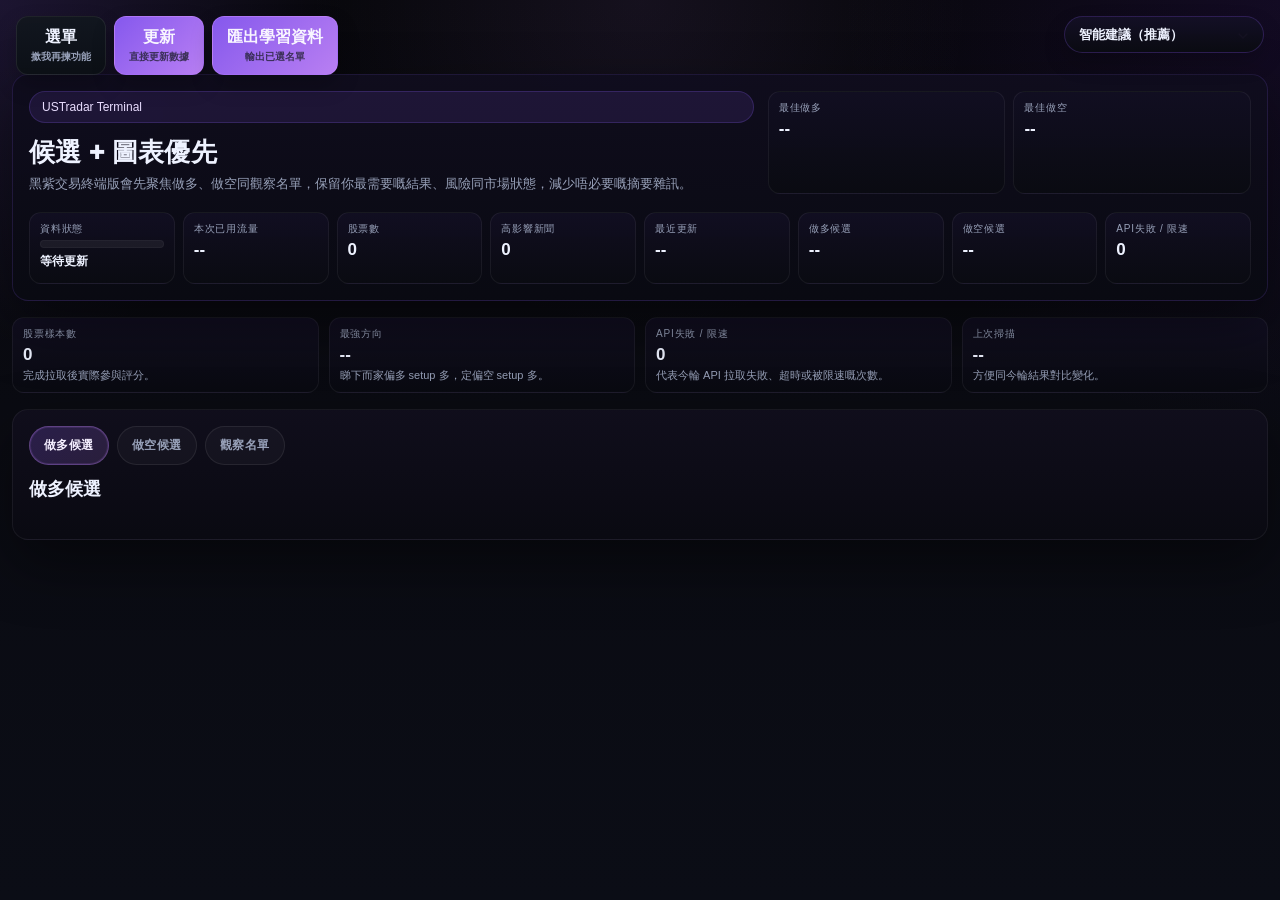
==== us-trading-dashboard.html @ ddd1502e "Add files via upload" ====
<!DOCTYPE html>
<html lang="zh-HK">
<head>
  <meta charset="UTF-8" />
  <meta name="viewport" content="width=device-width, initial-scale=1.0" />
  <title>ustradertext</title>
  <meta name="theme-color" content="#0a0d12" />
  <meta name="apple-mobile-web-app-capable" content="yes" />
  <meta name="apple-mobile-web-app-status-bar-style" content="black-translucent" />
  <meta name="apple-mobile-web-app-title" content="ustradertext" />
  <meta name="mobile-web-app-capable" content="yes" />
  <link rel="manifest" href="/manifest.webmanifest" />
  <link rel="apple-touch-icon" href="/assets/ustradertext_app_icon.jpg" />
  <link rel="icon" type="image/jpeg" href="/assets/ustradertext_app_icon.jpg" />
  <style>
    :root{
      --bg:#08070d;
      --panel:rgba(13,11,24,.94);
      --panel-2:rgba(18,15,33,.98);
      --line:rgba(139,92,246,.16);
      --line-strong:rgba(192,132,252,.34);
      --text:#eef2ff;
      --muted:#97a0b8;
      --orange:#8b5cf6;
      --orange-2:#c084fc;
      --up:#34d399;
      --down:#fb7185;
      --amber:#8b5cf6;
      --shadow:0 24px 60px rgba(0,0,0,.42);
      --radius:16px;
    }
    *{box-sizing:border-box}
    body{
      margin:0;
      font-family:Inter,"Noto Sans HK","PingFang HK","Microsoft JhengHei",sans-serif;
      color:var(--text);
      background:
        radial-gradient(circle at top left, rgba(139,92,246,.16), transparent 22%),
        radial-gradient(circle at top right, rgba(91,33,182,.14), transparent 28%),
        radial-gradient(circle at 50% 0%, rgba(192,132,252,.08), transparent 30%),
        linear-gradient(180deg, #07070b 0%, #0a0b12 45%, #0b0d16 100%);
      min-height:100vh;
      letter-spacing:0;
    }
    .app{
      width:min(1540px, calc(100% - 24px));
      margin:0 auto;
      padding:74px 0 30px;
    }
    .panel{
      background:linear-gradient(180deg, rgba(16,13,30,.96), rgba(9,10,18,.99));
      border:1px solid var(--line);
      border-radius:var(--radius);
      box-shadow:var(--shadow);
      backdrop-filter:blur(18px);
    }
    .main{
      display:grid;
      gap:16px;
    }
    .topbar-actions{
      position:fixed;
      top:16px;
      left:16px;
      z-index:35;
      display:flex;
      gap:8px;
      align-items:flex-start;
    }
    .topbar-meta{
      position:fixed;
      top:16px;
      right:16px;
      z-index:35;
      display:flex;
      align-items:center;
    }
    .topbar-select{
      min-width:200px;
      width:200px;
      padding:10px 40px 10px 14px;
      border-radius:999px;
      border:1px solid rgba(139,92,246,.24);
      background:
        linear-gradient(180deg, rgba(20,16,38,.96), rgba(10,11,18,.98)),
        linear-gradient(135deg, rgba(139,92,246,.10), rgba(168,85,247,.08));
      color:var(--text);
      box-shadow:0 10px 22px rgba(0,0,0,.18);
      font-size:13px;
      font-weight:700;
      appearance:none;
      -webkit-appearance:none;
      background-image:
        linear-gradient(180deg, rgba(20,16,38,.96), rgba(10,11,18,.98)),
        url("data:image/svg+xml,%3Csvg xmlns='http://www.w3.org/2000/svg' width='12' height='12' viewBox='0 0 12 12'%3E%3Cpath fill='%23c084fc' d='M2.2 4.3 6 8.1l3.8-3.8.9.9L6 9.9 1.3 5.2z'/%3E%3C/svg%3E");
      background-repeat:no-repeat,no-repeat;
      background-position:0 0, right 14px center;
      background-size:auto, 12px 12px;
    }
    .topbar-select:hover{
      border-color:rgba(139,92,246,.42);
    }
    .topbar-select:focus{
      outline:none;
      border-color:rgba(192,132,252,.56);
      box-shadow:0 0 0 3px rgba(139,92,246,.14), 0 10px 22px rgba(0,0,0,.18);
    }
    .market-strip{
      display:grid;
      grid-template-columns:1fr 1fr;
      gap:10px;
    }
    .market-card{
      padding:12px 14px;
      border-radius:14px;
      background:linear-gradient(180deg, rgba(20,16,38,.96), rgba(10,11,18,.98));
      border:1px solid rgba(255,255,255,.07);
      box-shadow:0 14px 28px rgba(0,0,0,.18);
    }
    .market-head{
      display:flex;
      justify-content:space-between;
      align-items:flex-start;
      gap:10px;
      margin-bottom:10px;
    }
    .market-title{
      font-size:18px;
      font-weight:900;
      letter-spacing:.01em;
    }
    .market-sub{
      margin-top:3px;
      color:var(--muted);
      font-size:11px;
      letter-spacing:.06em;
      text-transform:uppercase;
    }
    .market-price{
      text-align:right;
    }
    .market-last{
      font-size:18px;
      font-weight:900;
    }
    .market-change{
      margin-top:3px;
      font-size:12px;
      font-weight:700;
    }
    .market-updated{
      margin-top:4px;
      font-size:11px;
      color:var(--muted);
      letter-spacing:.02em;
    }
    .market-change.up{color:#f1ddb8}
    .market-change.down{color:#ffd3d9}
    .market-chart{
      margin-top:4px;
      padding:8px;
      border-radius:12px;
      background:rgba(255,255,255,.02);
      border:1px solid rgba(255,255,255,.05);
    }
    .market-chart svg{
      display:block;
      width:100%;
      height:92px;
    }
    .menu-launcher{
      position:static;
      top:auto;
      left:auto;
      z-index:auto;
      min-width:auto;
      padding:10px 14px;
      border-radius:12px;
      background:linear-gradient(180deg, rgba(18,23,31,.96), rgba(12,16,22,.98));
      color:var(--text);
      border:1px solid rgba(255,255,255,.08);
      box-shadow:0 10px 22px rgba(0,0,0,.22);
      backdrop-filter:blur(12px);
    }
    .quick-run-btn{
      position:fixed;
      position:static;
      top:auto;
      left:auto;
      z-index:auto;
      min-width:auto;
      padding:10px 14px;
      border-radius:12px;
      background:linear-gradient(135deg, rgba(139,92,246,.96), rgba(192,132,252,.96));
      color:#f8f5ff;
      border:1px solid rgba(192,132,252,.42);
      box-shadow:0 10px 22px rgba(0,0,0,.22);
      backdrop-filter:blur(12px);
    }
    .menu-launcher .small,.quick-run-btn .small{
      display:block;
      font-size:10px;
      color:var(--muted);
      font-weight:600;
      margin-top:2px;
    }
    .quick-run-btn .small{
      color:rgba(20,24,31,.72);
    }
    .card{
      padding:16px;
      border-radius:12px;
      background:linear-gradient(180deg, rgba(20,24,32,.84), rgba(13,16,22,.96));
      border:1px solid rgba(255,255,255,.06);
    }
    h1,h2,h3,p,pre{margin:0}
    h1{font-size:38px; line-height:1.08; margin-bottom:10px; font-weight:1000}
    h2{font-size:20px}
    h3{font-size:17px}
    .subtext{color:var(--muted); line-height:1.48; font-size:12px}
    .badge{
      display:inline-flex;
      gap:8px;
      align-items:center;
      border-radius:999px;
      padding:8px 12px;
      font-size:12px;
      color:#e9ddff;
      background:rgba(139,92,246,.12);
      border:1px solid rgba(139,92,246,.22);
      margin-bottom:8px;
    }
    .section-title{font-size:18px; margin-bottom:12px}
    .form-grid{display:grid; grid-template-columns:repeat(2,1fr); gap:9px}
    label{display:block; font-size:12px; color:#d8dee8; margin-bottom:5px}
    input,select,textarea,button{
      font:inherit;
    }
    input,select,textarea{
      width:100%;
      padding:10px 12px;
      border-radius:10px;
      border:1px solid rgba(255,255,255,.08);
      background:rgba(255,255,255,.028);
      color:var(--text);
      outline:none;
    }
    textarea{
      min-height:100px;
      resize:vertical;
      line-height:1.45;
    }
    .button-row{
      display:flex;
      gap:10px;
      margin-top:12px;
      flex-wrap:wrap;
    }
    button{
      border:none;
      border-radius:12px;
      padding:10px 13px;
      cursor:pointer;
      font-weight:800;
      transition:transform .18s ease, box-shadow .18s ease, border-color .18s ease;
    }
    button:hover{transform:translateY(-1px); box-shadow:0 12px 26px rgba(0,0,0,.18)}
    .primary{background:linear-gradient(135deg,#8b5cf6,#c084fc); color:#fbf7ff}
    .secondary{background:rgba(255,255,255,.03); color:var(--text); border:1px solid rgba(255,255,255,.08)}
    .danger{background:rgba(251,113,133,.14); color:#fecdd3; border:1px solid rgba(251,113,133,.22)}
    .success{background:rgba(198,154,84,.12); color:#f3ddbc; border:1px solid rgba(198,154,84,.22)}
    .nav-grid{display:grid; gap:10px}
    .nav-btn{
      text-align:left;
      background:linear-gradient(180deg, rgba(18,23,31,.82), rgba(12,16,22,.92));
      color:var(--text);
      border:1px solid rgba(255,255,255,.07);
    }
    .nav-btn.active{
      background:linear-gradient(135deg, rgba(198,154,84,.16), rgba(73,88,110,.12));
      border-color:var(--line-strong);
      box-shadow:inset 0 0 0 1px rgba(198,154,84,.10);
    }
    .nav-btn .small{
      display:block;
      color:var(--muted);
      font-size:11px;
      margin-top:3px;
      font-weight:500;
    }
    .menu-btn{
      text-align:left;
      background:linear-gradient(180deg, rgba(18,23,31,.82), rgba(12,16,22,.92));
      color:var(--text);
      border:1px solid rgba(255,255,255,.07);
      width:100%;
    }
    .menu-btn .small{
      display:block;
      color:var(--muted);
      font-size:11px;
      margin-top:3px;
      font-weight:500;
    }
    .quick-actions{display:grid; gap:10px}
    .selected-summary{
      font-size:12px;
      color:var(--muted);
      line-height:1.4;
      margin-top:4px;
    }
    .modal{
      position:fixed;
      inset:0;
      display:none;
      align-items:center;
      justify-content:center;
      padding:18px;
      background:rgba(4,6,10,.76);
      backdrop-filter:blur(10px);
      z-index:30;
    }
    .modal.show{display:flex}
    .menu-modal{
      align-items:flex-start;
      justify-content:flex-start;
      padding:70px 16px 16px;
    }
    .menu-modal .modal-panel{
      width:min(360px, calc(100vw - 24px));
      max-height:min(86vh, 900px);
    }
    .modal-panel{
      width:min(900px, 100%);
      max-height:min(86vh, 920px);
      overflow:auto;
      padding:18px;
    }
    .modal-head{
      display:flex;
      justify-content:space-between;
      gap:12px;
      align-items:flex-start;
      margin-bottom:14px;
    }
    .modal-title{font-size:26px; font-weight:1000; line-height:1.15}
    .modal-close{
      min-width:auto;
      padding:10px 12px;
      background:rgba(255,255,255,.04);
      color:var(--text);
      border:1px solid var(--line);
    }
    .modal-grid{display:grid; gap:14px}
    .menu-section{display:grid; gap:10px}
    .preset-grid{
      display:grid;
      grid-template-columns:repeat(2,1fr);
      gap:10px;
      margin-bottom:12px;
    }
    .preset-btn{
      text-align:left;
      background:linear-gradient(180deg, rgba(26,18,45,.88), rgba(14,11,24,.94));
      color:var(--text);
      border:1px solid var(--line);
      width:100%;
    }
    .preset-btn.active{
      background:linear-gradient(135deg, rgba(139,92,246,.22), rgba(192,132,252,.12));
      border-color:rgba(192,132,252,.34);
    }
    .preset-btn .small{
      display:block;
      color:var(--muted);
      font-size:11px;
      line-height:1.4;
      margin-top:3px;
      font-weight:500;
    }
    .hero{
      padding:16px;
      display:grid;
      gap:12px;
      align-items:stretch;
    }
    .terminal-hero{
      gap:14px;
    }
    .terminal-head{
      display:grid;
      grid-template-columns:minmax(0,1.2fr) minmax(280px,.8fr);
      gap:14px;
      align-items:stretch;
    }
    .terminal-copy{
      display:grid;
      gap:8px;
    }
    .terminal-title{
      font-size:26px;
      line-height:1.05;
      font-weight:1000;
      letter-spacing:.01em;
    }
    .terminal-subtitle{
      max-width:760px;
      color:var(--muted);
      font-size:13px;
      line-height:1.5;
    }
    .hero-summary{
      display:grid;
      grid-template-columns:repeat(2, minmax(0,1fr));
      gap:8px;
      max-width:none;
      margin-left:0;
    }
    .terminal-stats{
      grid-template-columns:2fr repeat(5, minmax(0,1fr));
    }
    .stats{
      display:grid;
      grid-template-columns:repeat(8, minmax(0,1fr));
      gap:8px;
      margin-top:4px
    }
    .stat,.mini,.analysis-box,.news-card,.candidate,.alert-card{
      padding:10px 12px;
      border-radius:12px;
      background:linear-gradient(180deg, rgba(18,15,34,.94), rgba(10,11,18,.98));
      border:1px solid rgba(255,255,255,.06);
    }
    .stat .k,.mini .k,.analysis-box .label{font-size:10px; color:var(--muted); margin-bottom:4px; text-transform:uppercase; letter-spacing:.08em}
    .stat .v,.mini .v,.analysis-box .value{font-size:17px; font-weight:900}
    .hero .stat{
      min-height:72px;
      padding:9px 10px;
    }
    .loading-wrap{
      display:grid;
      gap:6px;
      margin-top:2px;
    }
    .loading-track{
      height:8px;
      border-radius:999px;
      background:rgba(255,255,255,.06);
      overflow:hidden;
      border:1px solid rgba(255,255,255,.04);
    }
    .loading-fill{
      height:100%;
      width:0%;
      border-radius:999px;
      background:linear-gradient(90deg, #8b5cf6, #c084fc);
      transition:width .25s ease;
    }
    .loading-text{
      font-size:12px;
      color:var(--text);
      font-weight:700;
      line-height:1.2;
    }
    .analysis-box,.mini{
      min-height:72px;
      padding:9px 10px;
    }
    .analysis-box .subtext{
      margin-top:4px;
      font-size:11px;
      line-height:1.25;
    }
    .page{display:none; gap:16px}
    .page.active{display:grid}
    .analysis-grid{
      display:grid;
      grid-template-columns:repeat(4, minmax(0,1fr));
      gap:10px;
    }
    .summary-grid{
      display:grid;
      grid-template-columns:repeat(8, minmax(0,1fr));
      gap:8px;
    }
    .columns{display:grid; grid-template-columns:1fr; gap:16px}
    .list-card{
      padding:16px;
      border-radius:16px;
      background:linear-gradient(180deg, rgba(16,14,28,.98), rgba(10,10,18,.98));
      border:1px solid rgba(255,255,255,.06);
      box-shadow:var(--shadow);
    }
    .scanner-shell{
      display:grid;
      gap:14px;
    }
    .candidate-tabs{
      display:flex;
      gap:8px;
      flex-wrap:wrap;
      margin-bottom:12px;
    }
    .candidate-tab{
      padding:10px 14px;
      border-radius:999px;
      background:rgba(255,255,255,.03);
      border:1px solid rgba(255,255,255,.08);
      color:var(--muted);
      font-size:12px;
      font-weight:900;
      letter-spacing:.04em;
    }
    .candidate-tab.active{
      color:#f5efff;
      background:linear-gradient(135deg, rgba(139,92,246,.22), rgba(192,132,252,.16));
      border-color:rgba(192,132,252,.34);
      box-shadow:inset 0 0 0 1px rgba(192,132,252,.12);
    }
    .scanner-panels{
      display:grid;
    }
    .scanner-panel{
      display:none;
      gap:10px;
    }
    .scanner-panel.active{
      display:grid;
    }
    .candidate-grid{
      display:grid;
      grid-template-columns:repeat(2, minmax(0,1fr));
      gap:14px;
    }
    .alerts-grid,.news-grid,.timeline-grid{display:grid; gap:12px}
    .selected-grid{
      display:grid;
      grid-template-columns:repeat(3, 1fr);
      gap:12px;
      margin-top:12px;
    }
    .selected-card{
      border:1px solid rgba(255,255,255,.07);
      background:linear-gradient(180deg, rgba(17,22,29,.96), rgba(10,13,18,.98));
      border-radius:14px;
      padding:12px;
    }
    .hide-noise{display:none !important}
    .selected-top{
      display:flex;
      justify-content:space-between;
      gap:10px;
      align-items:flex-start;
      margin-bottom:8px;
    }
    .selected-meta{color:var(--muted); font-size:11px; line-height:1.35}
    .mini-chart{
      border-radius:12px;
      border:1px solid rgba(255,255,255,.06);
      background:rgba(255,255,255,.015);
      padding:6px;
      height:58px;
    }
    .mini-chart svg{display:block; width:100%; height:46px}
    .mini-gridline{stroke:rgba(255,255,255,.06); stroke-width:1}
    .mini-wick{stroke-width:1.2; stroke-linecap:round}
    .mini-body{rx:1.2; ry:1.2}
    .candidate-top,.news-top,.alert-top{
      display:flex;
      justify-content:space-between;
      gap:10px;
      align-items:flex-start;
      margin-bottom:8px;
    }
    .candidate-actions{
      display:flex;
      align-items:center;
      gap:8px;
      flex-shrink:0;
    }
    .pick-toggle{
      display:flex;
      align-items:center;
      gap:6px;
      font-size:11px;
      color:var(--muted);
      user-select:none;
    }
    .pick-toggle input{
      width:auto;
      margin:0;
      accent-color:var(--orange);
    }
    .candidate.selected{
      box-shadow:inset 0 0 0 1px rgba(192,132,252,.28), 0 0 0 1px rgba(139,92,246,.12);
      background:linear-gradient(180deg, rgba(26,20,46,.98), rgba(12,12,22,.99));
    }
    .candidate{
      position:relative;
      overflow:hidden;
      padding:14px;
    }
    .candidate::before{
      content:"";
      position:absolute;
      inset:0 0 auto 0;
      height:3px;
      opacity:.95;
    }
    .candidate-long::before{
      background:linear-gradient(90deg, rgba(52,211,153,.95), rgba(52,211,153,.18));
    }
    .candidate-short::before{
      background:linear-gradient(90deg, rgba(251,113,133,.95), rgba(251,113,133,.16));
    }
    .candidate-watch::before{
      background:linear-gradient(90deg, rgba(139,92,246,.95), rgba(192,132,252,.18));
    }
    .ticker{font-size:24px; font-weight:1000; letter-spacing:.01em}
    .meta{color:var(--muted); font-size:11px; line-height:1.4}
    .candidate-primary{
      display:grid;
      grid-template-columns:minmax(0,1fr) auto;
      gap:12px;
      align-items:start;
    }
    .candidate-title-wrap{
      display:grid;
      gap:6px;
    }
    .candidate-price-stack{
      display:grid;
      gap:8px;
      justify-items:end;
      text-align:right;
    }
    .candidate-price{
      font-size:18px;
      font-weight:900;
      color:#f7f3ff;
    }
    .candidate-subprice{
      font-size:11px;
      color:var(--muted);
    }
    .terminal-chip-row{
      display:flex;
      gap:8px;
      flex-wrap:wrap;
      margin:2px 0 10px;
    }
    .terminal-chip{
      display:inline-flex;
      align-items:center;
      gap:6px;
      padding:6px 10px;
      border-radius:999px;
      background:rgba(255,255,255,.035);
      border:1px solid rgba(255,255,255,.06);
      font-size:11px;
      color:#e6e9f4;
      white-space:nowrap;
    }
    .terminal-chip.soft{
      color:var(--muted);
    }
    .candidate-summary-grid{
      display:grid;
      grid-template-columns:repeat(3, minmax(0,1fr));
      gap:8px;
      margin-bottom:10px;
    }
    .terminal-metric{
      padding:10px 11px;
      border-radius:12px;
      background:rgba(255,255,255,.024);
      border:1px solid rgba(255,255,255,.05);
    }
    .terminal-metric .k{
      font-size:10px;
      color:var(--muted);
      text-transform:uppercase;
      letter-spacing:.08em;
      margin-bottom:4px;
    }
    .terminal-metric .v{
      font-size:13px;
      font-weight:900;
      color:#eef2ff;
    }
    .candidate-sector{
      display:inline-flex;
      align-items:center;
      gap:6px;
      padding:4px 8px;
      border-radius:999px;
      font-size:10px;
      color:#dfe7f2;
      background:rgba(255,255,255,.045);
      border:1px solid rgba(255,255,255,.07);
    }
    .candidate-chart{
      margin:10px 0 12px;
      border-radius:16px;
      border:1px solid rgba(255,255,255,.08);
      background:linear-gradient(180deg, rgba(255,255,255,.03), rgba(255,255,255,.012));
      padding:10px 10px 12px;
      min-height:220px;
      height:auto;
    }
    .chart-head{
      display:flex;
      justify-content:space-between;
      gap:10px;
      align-items:center;
      margin-bottom:8px;
    }
    .chart-title{
      font-size:14px;
      font-weight:900;
      color:#eef2ff;
      letter-spacing:.10em;
      text-transform:uppercase;
    }
    .chart-subtitle{
      font-size:10px;
      color:var(--muted);
      margin-top:2px;
      letter-spacing:.03em;
    }
    .chart-readout{
      display:flex;
      gap:6px;
      flex-wrap:wrap;
      justify-content:flex-end;
    }
    .chart-pill{
      padding:5px 8px;
      border-radius:999px;
      font-size:10px;
      font-weight:900;
      border:1px solid rgba(255,255,255,.07);
      background:rgba(255,255,255,.03);
      color:#ecf0ff;
      white-space:nowrap;
    }
    .candidate-long .candidate-chart{
      background:linear-gradient(180deg, rgba(52,211,153,.12), rgba(18,43,38,.28) 58%, rgba(255,255,255,.01));
      box-shadow:inset 0 0 0 1px rgba(52,211,153,.08);
    }
    .candidate-short .candidate-chart{
      background:linear-gradient(180deg, rgba(251,113,133,.12), rgba(64,25,30,.28) 58%, rgba(255,255,255,.01));
      box-shadow:inset 0 0 0 1px rgba(251,113,133,.08);
    }
    .candidate-watch .candidate-chart{
      background:linear-gradient(180deg, rgba(139,92,246,.14), rgba(30,24,54,.28) 58%, rgba(255,255,255,.01));
      box-shadow:inset 0 0 0 1px rgba(139,92,246,.08);
    }
    .candidate-chart-plot{
      height:156px;
    }
    .candidate-chart svg{
      display:block;
      width:100%;
      height:100%;
    }
    .score-pill,.level-pill{
      min-width:62px;
      text-align:center;
      padding:7px 10px;
      border-radius:12px;
      font-weight:900;
      border:1px solid rgba(255,255,255,.08);
    }
    .score-long{background:rgba(52,211,153,.12); color:#b7f7dc; border-color:rgba(52,211,153,.22)}
    .score-short{background:rgba(227,93,106,.14); color:#ffd3d9; border-color:rgba(227,93,106,.22)}
    .score-watch{background:rgba(139,92,246,.18); color:#eadcff; border-color:rgba(139,92,246,.22)}
    .score-strong{box-shadow:0 0 0 1px rgba(255,255,255,.04), 0 8px 18px rgba(0,0,0,.18)}
    .level-high{background:rgba(251,113,133,.14); color:#fecdd3; border-color:rgba(251,113,133,.25)}
    .level-medium{background:rgba(251,191,36,.14); color:#fde68a; border-color:rgba(251,191,36,.25)}
    .level-low{background:rgba(52,211,153,.14); color:#a7f3d0; border-color:rgba(52,211,153,.25)}
    .metrics,.levels{
      display:grid;
      grid-template-columns:repeat(2,1fr);
      gap:8px;
      margin-bottom:8px;
    }
    .metric,.level{
      padding:9px 10px;
      border-radius:10px;
      background:rgba(255,255,255,.02);
      border:1px solid rgba(255,255,255,.05);
    }
    .metric .k,.level .k{font-size:10px; color:var(--muted); margin-bottom:4px}
    .metric .v,.level .v{font-size:13px; font-weight:800}
    .reason,.news-body{
      font-size:13px;
      line-height:1.5;
      color:#dbe4f0;
      padding:12px 14px;
      border-radius:10px;
      background:rgba(255,255,255,.022);
      border:1px solid rgba(255,255,255,.06);
    }
    .candidate-note{
      font-size:11px;
      color:var(--muted);
      line-height:1.35;
      margin-bottom:8px;
    }
    .ticket-strip{
      display:grid;
      grid-template-columns:repeat(4, minmax(0,1fr));
      gap:8px;
      margin:10px 0 10px;
    }
    .ticket-cell{
      padding:10px 11px;
      border-radius:12px;
      border:1px solid rgba(255,255,255,.05);
      background:linear-gradient(180deg, rgba(255,255,255,.028), rgba(255,255,255,.015));
    }
    .ticket-cell.entry{border-color:rgba(192,132,252,.26); background:linear-gradient(180deg, rgba(139,92,246,.14), rgba(255,255,255,.015));}
    .ticket-cell.stop{border-color:rgba(251,113,133,.24); background:linear-gradient(180deg, rgba(251,113,133,.12), rgba(255,255,255,.015));}
    .ticket-cell.tp{border-color:rgba(52,211,153,.22); background:linear-gradient(180deg, rgba(52,211,153,.10), rgba(255,255,255,.015));}
    .ticket-label{
      font-size:10px;
      color:var(--muted);
      text-transform:uppercase;
      letter-spacing:.08em;
      margin-bottom:4px;
    }
    .ticket-value{
      font-size:15px;
      font-weight:1000;
      color:#f4f6ff;
    }
    .ticket-note{
      margin-top:3px;
      font-size:10px;
      color:var(--muted);
      line-height:1.3;
    }
    .risk-row{
      display:flex;
      gap:8px;
      flex-wrap:wrap;
      margin:2px 0 10px;
    }
    .risk-badge{
      display:inline-flex;
      align-items:center;
      gap:6px;
      padding:6px 10px;
      border-radius:999px;
      font-size:11px;
      font-weight:900;
      border:1px solid rgba(255,255,255,.08);
      white-space:nowrap;
    }
    .risk-low{background:rgba(52,211,153,.12); border-color:rgba(52,211,153,.2); color:#b7f7dc}
    .risk-mid{background:rgba(251,191,36,.12); border-color:rgba(251,191,36,.2); color:#fde9a4}
    .risk-high{background:rgba(251,113,133,.13); border-color:rgba(251,113,133,.22); color:#ffd3dd}
    .conviction-high{background:rgba(192,132,252,.16); border-color:rgba(192,132,252,.26); color:#f1e8ff}
    .conviction-mid{background:rgba(96,165,250,.14); border-color:rgba(96,165,250,.22); color:#dbeafe}
    .conviction-low{background:rgba(148,163,184,.12); border-color:rgba(148,163,184,.18); color:#e2e8f0}
    .deployment-strip{
      display:grid;
      grid-template-columns:repeat(4, minmax(0,1fr));
      gap:8px;
      margin:0 0 10px;
    }
    .deployment-cell{
      padding:10px 11px;
      border-radius:12px;
      border:1px solid rgba(255,255,255,.05);
      background:rgba(255,255,255,.02);
    }
    .deployment-cell .k{
      font-size:10px;
      color:var(--muted);
      text-transform:uppercase;
      letter-spacing:.08em;
      margin-bottom:4px;
    }
    .deployment-cell .v{
      font-size:14px;
      font-weight:1000;
      color:#eef2ff;
    }
    .deployment-cell .sub{
      margin-top:3px;
      font-size:10px;
      line-height:1.3;
      color:var(--muted);
    }
    .reason{
      background:linear-gradient(180deg, rgba(255,255,255,.03), rgba(255,255,255,.02));
      border-color:rgba(255,255,255,.05);
    }
    .news-terminal-bar{
      display:flex;
      flex-wrap:wrap;
      gap:10px;
      align-items:center;
      justify-content:space-between;
      margin:4px 0 14px;
    }
    .news-terminal-controls{
      display:flex;
      flex-wrap:wrap;
      gap:10px;
      align-items:center;
    }
    .timeline-card{
      display:grid;
      grid-template-columns:110px minmax(0,1fr);
      gap:14px;
      background:linear-gradient(180deg, rgba(16,14,28,.98), rgba(10,10,18,.98));
    }
    .time-col{
      padding:12px 10px;
      border-radius:12px;
      background:linear-gradient(180deg, rgba(139,92,246,.14), rgba(255,255,255,.02));
      border:1px solid rgba(192,132,252,.18);
      text-align:center;
    }
    .time-col .date{font-size:12px; font-weight:800; color:#f1eaff}
    .time-col .clock{font-size:18px; font-weight:1000; margin:6px 0 4px}
    .time-col .source{font-size:11px; color:var(--muted)}
    .impact-row{
      display:flex;
      flex-wrap:wrap;
      gap:8px;
      margin-bottom:10px;
    }
    .impact-pill{
      display:inline-flex;
      align-items:center;
      padding:6px 10px;
      border-radius:999px;
      font-size:11px;
      font-weight:900;
      border:1px solid rgba(255,255,255,.08);
      background:rgba(255,255,255,.04);
      color:#edf2ff;
    }
    .impact-high{background:rgba(251,113,133,.14); border-color:rgba(251,113,133,.24); color:#ffd5df}
    .impact-medium{background:rgba(251,191,36,.14); border-color:rgba(251,191,36,.22); color:#fde9a4}
    .impact-low{background:rgba(148,163,184,.12); border-color:rgba(148,163,184,.16); color:#e2e8f0}
    .impact-neutral{background:rgba(139,92,246,.12); border-color:rgba(139,92,246,.18); color:#e9ddff}

    /* Stock news modal */
    .stock-modal-panel{
      max-width:1120px;
    }
    .stock-modal-title{
      font-size:22px;
      font-weight:1000;
      letter-spacing:.01em;
    }
    .stock-meta-row{
      display:flex;
      flex-wrap:wrap;
      gap:8px;
      margin-top:10px;
    }
    .chip{
      display:inline-flex;
      align-items:center;
      gap:6px;
      padding:6px 10px;
      border-radius:999px;
      font-size:12px;
      font-weight:800;
      border:1px solid rgba(255,255,255,.10);
      background:rgba(255,255,255,.04);
      color:#dbe4f0;
    }
    .chip a{ color:inherit; text-decoration:none; }
    .chip a:hover{ text-decoration:underline; }
    .stock-news-grid{
      display:grid;
      gap:10px;
      margin-top:14px;
    }
    .news-item{
      display:flex;
      gap:10px;
      padding:12px 12px;
      border-radius:14px;
      border:1px solid rgba(255,255,255,.08);
      background:linear-gradient(180deg, rgba(18,23,31,.82), rgba(12,16,22,.92));
    }
    .news-item-left{
      width:22px;
      flex:0 0 22px;
      display:flex;
      align-items:flex-start;
      justify-content:center;
      padding-top:2px;
    }
    .news-star{
      display:inline-flex;
      width:18px;
      height:18px;
      align-items:center;
      justify-content:center;
      font-size:14px;
      font-weight:1000;
      color:#38bdf8;
      text-shadow:
        0 0 10px rgba(56,189,248,.95),
        0 0 22px rgba(56,189,248,.55);
      filter:drop-shadow(0 0 12px rgba(56,189,248,.55));
      opacity:.95;
    }
    .news-star.is-dim{
      opacity:.12;
      filter:none;
      text-shadow:none;
    }
    .news-item-head{
      display:flex;
      justify-content:space-between;
      gap:10px;
      align-items:flex-start;
      margin-bottom:6px;
      flex:1;
    }
    .news-item-title{
      font-weight:900;
      font-size:14px;
      line-height:1.35;
    }
    .news-item-sub{
      color:var(--muted);
      font-size:12px;
      margin-top:4px;
      line-height:1.45;
    }
    .news-item-meta{
      display:flex;
      gap:8px;
      align-items:center;
      flex-wrap:wrap;
      justify-content:flex-end;
      text-align:right;
      min-width:220px;
    }
    .pill{
      display:inline-flex;
      align-items:center;
      gap:6px;
      padding:5px 10px;
      border-radius:999px;
      font-size:11px;
      font-weight:900;
      border:1px solid rgba(255,255,255,.10);
      background:rgba(255,255,255,.04);
      color:#e8eef7;
      white-space:nowrap;
    }
    .pill-high{background:rgba(251,113,133,.14); border-color:rgba(251,113,133,.22); color:#fecdd3}
    .pill-medium{background:rgba(224,179,109,.14); border-color:rgba(224,179,109,.22); color:#f3ddbc}
    .pill-low{background:rgba(148,163,184,.12); border-color:rgba(148,163,184,.18); color:#e2e8f0}
    .tag-row{display:flex; flex-wrap:wrap; gap:10px}
    .tag{
      padding:8px 11px;
      border-radius:999px;
      font-size:12px;
      color:#e8edf5;
      background:rgba(255,255,255,.03);
      border:1px solid rgba(255,255,255,.07);
    }
    .tag-impact{
      background:rgba(56,189,248,.10);
      border-color:rgba(56,189,248,.22);
      color:#bae6fd;
    }
    .news-impact-groups{display:flex; flex-wrap:wrap; gap:8px; margin-top:8px}
    .snapshot pre{
      white-space:pre-wrap;
      word-break:break-word;
      font-size:12px;
      line-height:1.45;
      color:#dbe4f0;
      background:rgba(255,255,255,.02);
      border:1px solid rgba(255,255,255,.06);
      border-radius:10px;
      padding:14px;
      margin-top:12px;
    }
    .status{
      color:var(--muted);
      font-size:12px;
      line-height:1.55;
    }
    .empty{
      padding:18px;
      border:1px dashed rgba(255,255,255,.10);
      border-radius:10px;
      color:var(--muted);
      text-align:center;
    }
    .footnote{color:var(--muted); font-size:12px; line-height:1.5}
    .mono{font-family:ui-monospace,SFMono-Regular,Menlo,Monaco,Consolas,"Liberation Mono","Courier New",monospace}
    .news-meta{
      color:var(--muted);
      font-size:12px;
      line-height:1.45;
      margin-bottom:10px;
    }
    .impact-pill{
      padding:8px 10px;
      border-radius:999px;
      font-size:12px;
      font-weight:900;
      border:1px solid rgba(255,255,255,.08);
      background:rgba(255,255,255,.04);
      display:inline-flex;
      align-items:center;
      justify-content:center;
      white-space:nowrap;
    }
    .impact-high{background:rgba(239,68,68,.16); color:#fecaca; border-color:rgba(239,68,68,.28)}
    .impact-medium{background:rgba(198,154,84,.16); color:#f2ddbb; border-color:rgba(198,154,84,.24)}
    .impact-low{background:rgba(84,103,130,.14); color:#dce5f4; border-color:rgba(84,103,130,.22)}
    .impact-neutral{background:rgba(255,255,255,.05); color:#dbe4f0; border-color:rgba(255,255,255,.08)}
    .news-calendar{
      overflow:auto;
      border:1px solid rgba(255,255,255,.06);
      border-radius:12px;
      background:rgba(255,255,255,.02);
    }
    .news-table{
      width:100%;
      border-collapse:collapse;
      min-width:1100px;
    }
    .news-table th,
    .news-table td{
      padding:12px 10px;
      border-bottom:1px solid rgba(212,175,55,.08);
      vertical-align:top;
      vertical-align:top;
      font-size:13px;
    }
    .news-table th{
      position:sticky;
      top:0;
      background:rgba(14,18,24,.98);
      color:#dfe7f2;
      font-size:12px;
      text-align:left;
      z-index:1;
      text-transform:uppercase;
      letter-spacing:.05em;
    }
    .news-table td{
      color:#dbe4f0;
      background:rgba(255,255,255,.012);
    }
    .news-table tr:hover td{
      background:rgba(255,255,255,.035);
    }
    .news-group-row td{
      background:rgba(198,154,84,.10);
      color:#eadabd;
      font-weight:900;
      font-size:12px;
      letter-spacing:.02em;
    }
    .news-time{
      white-space:nowrap;
      color:#e5d6b6;
      font-weight:800;
    }
    .news-source{
      color:var(--muted);
      font-size:12px;
      margin-top:4px;
    }
    .news-title{
      font-weight:800;
      margin-bottom:6px;
      line-height:1.35;
    }
    .news-summary{
      color:var(--muted);
      line-height:1.42;
    }
    .news-symbols{
      display:flex;
      flex-wrap:wrap;
      gap:6px;
    }
    .news-table .tag{
      padding:6px 9px;
      font-size:11px;
    }
    .news-link-cell{
      white-space:nowrap;
    }
    .news-empty{
      padding:18px;
      color:var(--muted);
    }
    a.link{
      color:var(--orange-2);
      text-decoration:none;
      font-weight:600;
    }
    @media (max-width:1220px){
      .app,.columns{grid-template-columns:1fr}
      .market-strip{grid-template-columns:1fr 1fr}
      .stats{grid-template-columns:repeat(4,1fr)}
      .terminal-head{grid-template-columns:1fr}
      .terminal-stats{grid-template-columns:repeat(4, minmax(0,1fr))}
      .analysis-grid{grid-template-columns:repeat(3,1fr)}
      .summary-grid{grid-template-columns:repeat(4,1fr)}
      .hero-summary{grid-template-columns:repeat(2,1fr); max-width:none; margin-left:0}
      .candidate-grid{grid-template-columns:repeat(2, minmax(0,1fr))}
    }
    @media (max-width:760px){
      .app{width:min(100% - 16px, 1540px)}
      .market-strip{grid-template-columns:1fr}
      .stats{grid-template-columns:repeat(2,1fr)}
      .terminal-stats{grid-template-columns:repeat(2, minmax(0,1fr))}
      .analysis-grid{grid-template-columns:repeat(2,1fr)}
      .summary-grid{grid-template-columns:repeat(2,1fr)}
      .hero-summary{grid-template-columns:1fr}
      .candidate-grid,.form-grid,.metrics,.levels,.columns,.preset-grid{grid-template-columns:1fr}
      .candidate-summary-grid{grid-template-columns:1fr 1fr}
      .ticket-strip{grid-template-columns:1fr 1fr}
      .deployment-strip{grid-template-columns:1fr 1fr}
      .candidate-primary,.timeline-card{grid-template-columns:1fr}
      .candidate-price-stack{justify-items:start; text-align:left}
      .news-terminal-bar,.news-terminal-controls{display:grid; gap:10px}
      .candidate-chart{min-height:206px}
      .chart-head{align-items:flex-start; flex-direction:column}
      .chart-readout{justify-content:flex-start}
      .candidate-top,.news-top,.alert-top{flex-direction:column}
      .modal{padding:10px}
      .menu-modal{padding:62px 10px 10px}
      .topbar-actions{left:10px; right:10px; gap:8px}
      .topbar-meta{
        position:static;
        display:block;
        margin:0 8px 8px;
      }
      .topbar-select{min-width:auto; width:100%}
      .menu-launcher,.quick-run-btn{flex:1}
      .modal-panel{padding:14px}
      .modal-head{flex-direction:column}
    }
  </style>
</head>
<body>
  <div class="topbar-actions">
    <button class="menu-launcher" id="openMainMenuBtn">
      選單
      <span class="small">撳我再揀功能</span>
    </button>
    <button class="quick-run-btn" id="topRunBtn">
      更新
      <span class="small">直接更新數據</span>
    </button>
    <button class="quick-run-btn" id="topExportBtn">
      匯出學習資料
      <span class="small">輸出已選名單</span>
    </button>
  </div>
  <div class="topbar-meta">
    <select id="quickPresetSelect" class="topbar-select">
      <optgroup label="推薦">
        <option value="smart">智能建議（推薦）</option>
      </optgroup>
      <optgroup label="通用">
        <option value="balanced">平衡模式</option>
        <option value="liquidityFocus">高流動性優先</option>
      </optgroup>
      <optgroup label="做多">
        <option value="steadyLong">穩陣做多</option>
        <option value="aggressiveBreakout">進取突破</option>
      </optgroup>
      <optgroup label="做空">
        <option value="defensiveShort">防守偏空</option>
      </optgroup>
    </select>
  </div>
  <div class="app">
    <main class="main">
      <section class="market-strip" style="display:none">
        <article class="market-card">
          <div class="market-head">
            <div>
              <div class="market-title" id="marketNqTitle">NDX</div>
              <div class="market-sub" id="marketNqSub">Nasdaq 100 指數</div>
            </div>
            <div class="market-price">
              <div class="market-last" id="marketNqPrice">--</div>
              <div class="market-change" id="marketNqChange">--</div>
              <div class="market-updated" id="marketNqUpdated">更新 --</div>
            </div>
          </div>
          <div class="market-chart" id="marketNqChart"></div>
        </article>
        <article class="market-card">
          <div class="market-head">
            <div>
              <div class="market-title" id="marketSpxTitle">SPY</div>
              <div class="market-sub" id="marketSpxSub">S&P 500 ETF 代理</div>
            </div>
            <div class="market-price">
              <div class="market-last" id="marketSpxPrice">--</div>
              <div class="market-change" id="marketSpxChange">--</div>
              <div class="market-updated" id="marketSpxUpdated">更新 --</div>
            </div>
          </div>
          <div class="market-chart" id="marketSpxChart"></div>
        </article>
      </section>
      <section class="hero panel terminal-hero">
        <div class="terminal-head">
          <div class="terminal-copy">
            <div class="badge">USTradar Terminal</div>
            <div class="terminal-title">候選 + 圖表優先</div>
            <div class="terminal-subtitle">黑紫交易終端版會先聚焦做多、做空同觀察名單，保留你最需要嘅結果、風險同市場狀態，減少唔必要嘅摘要雜訊。</div>
          </div>
          <div class="hero-summary">
            <div class="mini"><div class="k">最佳做多</div><div class="v" id="bestLongTicker">--</div></div>
            <div class="mini"><div class="k">最佳做空</div><div class="v" id="bestShortTicker">--</div></div>
          </div>
        </div>
        <div>
          <div class="stats terminal-stats">
            <div class="stat">
              <div class="k">資料狀態</div>
              <div class="loading-wrap">
                <div class="loading-track"><div class="loading-fill" id="statProgressFill"></div></div>
                <div class="loading-text" id="statDataText">等待更新</div>
              </div>
            </div>
            <div class="stat"><div class="k">本次已用流量</div><div class="v" id="statBandwidth">--</div></div>
            <div class="stat"><div class="k">股票數</div><div class="v" id="statCount">0</div></div>
            <div class="stat"><div class="k">高影響新聞</div><div class="v" id="statImportantNews">0</div></div>
            <div class="stat"><div class="k">最近更新</div><div class="v" id="statTime">--</div></div>
            <div class="stat"><div class="k">做多候選</div><div class="v" id="heroLong">--</div></div>
            <div class="stat"><div class="k">做空候選</div><div class="v" id="heroShort">--</div></div>
            <div class="stat"><div class="k">API失敗 / 限速</div><div class="v" id="heroErrors">0</div></div>
            <div class="stat hide-noise"><div class="k">高影響新聞</div><div class="v" id="heroAlerts">0</div></div>
          </div>
        </div>
      </section>

      <section class="page active" id="pageScanner">
        <div class="analysis-grid">
          <div class="analysis-box">
            <div class="label">股票樣本數</div>
            <div class="value" id="sampleCount">0</div>
            <div class="subtext">完成拉取後實際參與評分。</div>
          </div>
          <div class="analysis-box">
            <div class="label">最強方向</div>
            <div class="value" id="dominantBias">--</div>
            <div class="subtext">睇下而家偏多 setup 多，定偏空 setup 多。</div>
          </div>
          <div class="analysis-box">
            <div class="label">API失敗 / 限速</div>
            <div class="value" id="errorCount">0</div>
            <div class="subtext">代表今輪 API 拉取失敗、超時或被限速嘅次數。</div>
          </div>
          <div class="analysis-box">
            <div class="label">上次掃描</div>
            <div class="value" id="previousScanTime">--</div>
            <div class="subtext">方便同今輪結果對比變化。</div>
          </div>
        </div>

        <div class="scanner-shell">
          <div class="list-card">
            <div class="candidate-tabs">
              <button class="candidate-tab active" id="scannerTabLong">做多候選</button>
              <button class="candidate-tab" id="scannerTabShort">做空候選</button>
              <button class="candidate-tab" id="scannerTabWatch">觀察名單</button>
            </div>
            <div class="scanner-panels">
              <div class="scanner-panel active" id="scannerPanelLong">
                <h2 class="section-title">做多候選</h2>
                <div id="longGrid" class="candidate-grid"></div>
              </div>
              <div class="scanner-panel" id="scannerPanelShort">
                <h2 class="section-title">做空候選</h2>
                <div id="shortGrid" class="candidate-grid"></div>
              </div>
              <div class="scanner-panel" id="scannerPanelWatch">
                <h2 class="section-title">觀察名單</h2>
                <div id="watchGrid" class="candidate-grid"></div>
              </div>
            </div>
          </div>
        </div>
      </section>

      <section class="page" id="pageNews">
        <div class="analysis-grid">
          <div class="analysis-box">
            <div class="label">全新聞數</div>
            <div class="value" id="importantCount">0</div>
            <div class="subtext">公司新聞同市場新聞合併後總數。</div>
          </div>
          <div class="analysis-box">
            <div class="label">高影響新聞</div>
            <div class="value" id="companyNewsCount">0</div>
            <div class="subtext">重點先睇呢批。</div>
          </div>
          <div class="analysis-box">
            <div class="label">受影響股票</div>
            <div class="value" id="marketNewsCount">0</div>
            <div class="subtext">今輪新聞涉及到幾多隻股票。</div>
          </div>
        </div>

        <div class="list-card">
          <h2 class="section-title">新聞分類日程表</h2>
          <div class="news-terminal-bar">
            <div class="news-terminal-controls">
            <div class="tag" style="display:flex; align-items:center; gap:10px;">
              <span style="font-weight:900;">篩選</span>
              <select id="newsFilterMode" class="topbar-select" style="min-width:160px;">
                <option value="watchlist_only">只顯示 watchlist</option>
                <option value="us_only" selected>只顯示影響美股</option>
                <option value="high_only">只顯示高影響</option>
                <option value="all">顯示全部</option>
              </select>
            </div>
            <div class="tag" style="display:flex; align-items:center; gap:10px;">
              <span style="font-weight:900;">搜尋</span>
              <input id="newsSearch" class="mono" placeholder="ticker / 關鍵字（例：AAPL 或 NVDA,AMD）" style="width:min(420px, 62vw); padding:8px 10px; border-radius:10px; border:1px solid rgba(255,255,255,.10); background:rgba(255,255,255,.03); color:#e8eef7;" />
            </div>
            <label class="tag" style="display:flex; align-items:center; gap:10px; cursor:pointer;">
              <input id="newsPinHighToggle" type="checkbox" checked style="accent-color:#38bdf8; transform:scale(1.05);" />
              <span style="font-weight:900;">高影響置頂</span>
            </label>
            <label class="tag" style="display:flex; align-items:center; gap:10px; cursor:pointer;">
              <input id="newsCompactToggle" type="checkbox" checked style="accent-color:#38bdf8; transform:scale(1.05);" />
              <span style="font-weight:900;">簡化文字（點入睇詳細）</span>
            </label>
            </div>
          </div>
          <div class="subtext" style="margin:-6px 0 12px;">提示：撳任何一條新聞可以彈出詳細內容；高影響會用藍色發光星星標示。</div>
          <div id="alertsGrid" class="news-calendar"></div>
        </div>

        <div class="snapshot" hidden>
          <h2 class="section-title">新聞原始 / 整理結果</h2>
          <div id="tagRow" class="tag-row"></div>
          <pre id="jsonPreview"></pre>
        </div>
      </section>
    </main>
  </div>

  <div class="modal" id="newsModal" aria-hidden="true">
    <div class="modal-panel panel stock-modal-panel">
      <div class="modal-head">
        <div>
          <div class="badge">新聞詳情</div>
          <div class="stock-modal-title" id="newsModalTitle">--</div>
          <p class="subtext" id="newsModalIntro">點「打開原文」可跳轉。</p>
          <div class="stock-meta-row" id="newsModalMeta"></div>
        </div>
        <button class="modal-close" id="closeNewsModalBtn">關閉</button>
      </div>
      <div id="newsModalBody" class="stock-news-grid"></div>
    </div>
  </div>

  <div class="modal menu-modal" id="mainMenuModal" aria-hidden="true">
    <div class="modal-panel panel">
      <div class="modal-head">
        <div>
          <div class="badge">主選單</div>
          <div class="modal-title">功能選擇</div>
          <p class="subtext">左上角撳開之後，可以喺度切頁同打開各項設定。</p>
        </div>
        <button class="modal-close" id="closeMainMenuBtn">關閉</button>
      </div>

      <div class="modal-grid">
        <section class="card">
          <h2 class="section-title">頁面切換</h2>
          <div class="menu-section">
            <button class="nav-btn active" id="navScanner">
              股票自動選股器
              <span class="small">自動拉 watchlist 真價量 + 掃描候選</span>
            </button>
            <button class="nav-btn" id="navNews">
              新聞頁面
              <span class="small">完整時間線 + 受影響股票 + 影響%</span>
            </button>
          </div>
        </section>

        <section class="card">
          <h2 class="section-title">設定</h2>
          <div class="menu-section">
            <button class="menu-btn" id="changePolygonKeyBtn">
              更改 Massive / Polygon Key
              <span class="small">永久保存到本機，用 prompt 貼一次就得</span>
            </button>
            <button class="menu-btn" id="changeFinnhubKeyBtn">
              更改 minishare 授權碼（新聞）
              <span class="small">影響新聞頁同股票卡消息彈窗</span>
            </button>
            <button class="menu-btn" id="openWatchlistModal">
              Watchlist
              <span class="small">輸入 ticker list，同時可直接開始更新數據</span>
            </button>
            <button class="menu-btn" id="openRuntimeModal">
              運行設定
              <span class="small">設定價格 / 新聞回看範圍同 API 間隔</span>
            </button>
            <button class="menu-btn" id="openScannerModal">
              掃描條件
              <span class="small">調整分數、RVOL、ATR%、財報風險同方向</span>
            </button>
          </div>
        </section>

        <section class="card">
          <h2 class="section-title">快速動作</h2>
          <div class="status" id="statusHint">等待你輸入 ticker list。</div>
          <div class="quick-actions" style="margin-top:12px;">
            <button class="primary" id="runBtn">更新數據</button>
          </div>
          <div class="selected-summary" id="selectedSummary">已選 0 隻，可匯出圖片資料。</div>
          <div class="button-row">
            <button class="primary" id="exportSelectedBtn">匯出已選圖片</button>
            <button class="secondary" id="clearSelectedBtn">清除已選</button>
            <button class="secondary" id="exportBtn">匯出全部 CSV</button>
            <button class="secondary" id="copyJsonBtn">複製 JSON</button>
          </div>
        </section>
      </div>
    </div>
  </div>

  <div class="modal" id="settingsModal" aria-hidden="true">
    <div class="modal-panel panel">
      <div class="modal-head">
        <div>
          <div class="badge" id="modalBadge">設定視窗</div>
          <div class="modal-title" id="modalTitle">設定</div>
          <p class="subtext" id="modalIntro">喺呢度獨立調整你需要嘅設定。</p>
        </div>
        <button class="modal-close" id="closeModalBtn">關閉</button>
      </div>

      <div class="modal-grid">
        <section class="card modal-section" id="modalSectionKeys">
          <h2 class="section-title">Keys（本機永久保存）</h2>
          <div class="form-grid">
            <div>
              <label for="polygonKey">Massive / Polygon 代理 Key（本機模式）</label>
              <input id="polygonKey" type="password" placeholder="只供 localhost / 本機模式使用" />
            </div>
            <div>
              <label for="finnhubKey">minishare 授權碼（用於新聞快訊 / 長新聞）</label>
              <input id="finnhubKey" type="password" placeholder="貼入 minishare 授權碼（用於新聞頁與股票消息）" />
            </div>
            <div>
              <label for="minishareRtUsKey">minishare 授權碼（用於美股實時行情 `rt_us_k`）</label>
              <input id="minishareRtUsKey" type="password" placeholder="貼入美股實時行情產品授權碼" />
            </div>
            <div>
              <label for="minishareUsDailyKey">minishare 授權碼（用於美股日線 `us_daily_ms`）</label>
              <input id="minishareUsDailyKey" type="password" placeholder="貼入美股日線產品授權碼" />
            </div>
          </div>
          <div class="button-row">
            <button class="secondary" id="saveKeysBtn">儲存 Keys</button>
            <button class="danger" id="clearKeysBtn">清除 Keys</button>
          </div>
        </section>

        <section class="card modal-section" id="modalSectionWatchlist">
          <h2 class="section-title">Watchlist</h2>
          <label for="tickers">Ticker list</label>
          <textarea id="tickers" class="mono" placeholder="例：AAPL, MSFT, NVDA, AMZN, META, GOOGL, TSLA, AVGO, NFLX, AMD, PLTR, JPM, BAC ..."></textarea>
          <div class="button-row">
            <button class="secondary" id="loadExampleBtn">載入 30 隻主流高流動性股</button>
            <button class="primary" id="modalRunBtn">更新數據</button>
          </div>
          <div class="subtext" style="margin-top:10px;">
            建議先放 10-30 隻。依家會拉 Massive / Polygon 價格趨勢，同時接入 minishare 新聞快訊 / 長新聞。
          </div>
        </section>

        <section class="card modal-section" id="modalSectionRuntime">
          <h2 class="section-title">運行設定</h2>
          <div class="form-grid">
            <div>
              <label for="dataMode">資料模式</label>
              <select id="dataMode">
                <option value="standard" selected>標準（日線 + 小時線）</option>
                <option value="dailyOnly">省流（只拉日線）</option>
              </select>
            </div>
            <div>
              <label for="includeBenchmarks">大盤/板塊背景</label>
              <select id="includeBenchmarks">
                <option value="on" selected>開（建議，影響智能建議/相對強弱）</option>
                <option value="off">關（更省流量/更快）</option>
              </select>
            </div>
            <div>
              <label for="priceLookbackDays">價格回看（日線）</label>
              <input id="priceLookbackDays" type="number" value="35" min="15" max="120" />
            </div>
            <div>
              <label for="newsLookbackDays">新聞回看（日）</label>
              <input id="newsLookbackDays" type="number" value="2" min="1" max="30" />
            </div>
            <div>
              <label for="maxTickersPerRun">每次最多處理（0=全部）</label>
              <input id="maxTickersPerRun" type="number" value="0" min="0" max="200" />
            </div>
            <div>
              <label for="polygonDelayMs">Polygon 間隔（ms）</label>
              <input id="polygonDelayMs" type="number" value="180" min="0" max="3000" />
            </div>
            <div>
              <label for="finnhubDelayMs">新聞接口間隔（ms）</label>
              <input id="finnhubDelayMs" type="number" value="2500" min="200" max="5000" />
            </div>
          </div>
        </section>

        <section class="card modal-section" id="modalSectionScanner">
          <h2 class="section-title">掃描條件</h2>
          <div class="preset-grid">
            <button class="preset-btn" type="button" data-scanner-preset="smart">
              智能建議（推薦）
              <span class="small">按大盤 regime 自動偏向做多 / 做空，適合每日第一輪。</span>
            </button>
            <button class="preset-btn active" type="button" data-scanner-preset="balanced">
              平衡模式
              <span class="small">多空都掃，條件中性，適合日常先睇全局。</span>
            </button>
            <button class="preset-btn" type="button" data-scanner-preset="liquidityFocus">
              高流動性優先
              <span class="small">提高最低股價/市值，主力搵易入易出、滑價細嘅票。</span>
            </button>
            <button class="preset-btn" type="button" data-scanner-preset="steadyLong">
              穩陣做多
              <span class="small">收緊 ATR，同時要求 RVOL 同分數高少少。</span>
            </button>
            <button class="preset-btn" type="button" data-scanner-preset="aggressiveBreakout">
              進取突破
              <span class="small">偏向只搵做多，高波幅高動能都接受。</span>
            </button>
            <button class="preset-btn" type="button" data-scanner-preset="defensiveShort">
              防守偏空
              <span class="small">偏向只掃做空，risk-off，同時避開臨近財報。</span>
            </button>
          </div>
          <div class="subtext" id="scannerPresetHint" style="margin-bottom:12px;">
            已套用：平衡模式。
          </div>
          <div class="form-grid">
            <div><label for="minPrice">最低股價</label><input id="minPrice" type="number" value="20" step="1" /></div>
            <div><label for="minMarketCap">最低市值（十億美元）</label><input id="minMarketCap" type="number" value="0" step="1" /></div>
            <div><label for="minRvol">最低 RVOL</label><input id="minRvol" type="number" value="1.1" step="0.1" /></div>
            <div><label for="maxAtrPct">最高 ATR %</label><input id="maxAtrPct" type="number" value="8" step="0.1" /></div>
            <div><label for="maxEarningsRisk">避開幾日內財報</label><input id="maxEarningsRisk" type="number" value="3" step="1" /></div>
            <div><label for="minScore">最低分數</label><input id="minScore" type="number" value="62" step="1" /></div>
          </div>
          <div class="form-grid" style="margin-top:10px;">
            <div>
              <label for="macroTone">宏觀偏向</label>
              <select id="macroTone">
                <option value="0" selected>中性</option>
                <option value="1">risk-on</option>
                <option value="-1">risk-off</option>
              </select>
            </div>
            <div>
              <label for="scannerBias">掃描方向</label>
              <select id="scannerBias">
                <option value="both" selected>多空都掃</option>
                <option value="long">只掃做多</option>
                <option value="short">只掃做空</option>
              </select>
            </div>
          </div>
        </section>
      </div>
    </div>
  </div>

  <div class="modal" id="stockModal" aria-hidden="true">
    <div class="modal-panel panel stock-modal-panel">
      <div class="modal-head">
        <div>
          <div class="badge">股票消息</div>
          <div class="stock-modal-title" id="stockModalTitle">--</div>
          <p class="subtext" id="stockModalIntro">點候選卡可以直接睇呢隻股票相關消息。</p>
          <div class="stock-meta-row" id="stockModalMeta"></div>
        </div>
        <button class="modal-close" id="closeStockModalBtn">關閉</button>
      </div>
      <div id="stockModalBody" class="stock-news-grid"></div>
    </div>
  </div>

  <script>
    function clamp(v, min, max){ return Math.max(min, Math.min(max, v)); }
    function avg(arr){ return arr.length ? arr.reduce((s,x)=>s+x,0)/arr.length : 0; }
    function formatPrice(v){ return Number(v).toFixed(2); }
    function nowTime(){
      const d = new Date();
      const pad = n => String(n).padStart(2, "0");
      return `${pad(d.getHours())}:${pad(d.getMinutes())}:${pad(d.getSeconds())}`;
    }
    function sleep(ms){ return new Promise(r => setTimeout(r, ms)); }
    function pct(a, b){ return b !== 0 ? (a / b) * 100 : 0; }
    function toDateStr(d){ return d.toISOString().slice(0, 10); }
    function uniq(arr){ return [...new Set(arr)]; }
    function formatBytes(bytes){
      if (!Number.isFinite(bytes) || bytes <= 0) return "0 B";
      const units = ["B","KB","MB","GB"];
      let v = bytes;
      let idx = 0;
      while (v >= 1024 && idx < units.length - 1){
        v /= 1024;
        idx++;
      }
      return `${v.toFixed(idx === 0 ? 0 : 2)} ${units[idx]}`;
    }
    let currentRunBytes = 0;
    function addRunBytes(bytes){
      if (!Number.isFinite(bytes) || bytes <= 0) return;
      currentRunBytes += bytes;
      if (el.statBandwidth) el.statBandwidth.textContent = formatBytes(currentRunBytes);
    }
    const runtimeSettingsKey = "dashboardRuntimeSettingsV1";
    function loadRuntimeSettings(){
      try {
        const raw = localStorage.getItem(runtimeSettingsKey);
        if (!raw) return;
        const cfg = JSON.parse(raw);
        if (cfg.dataMode && el.dataMode) el.dataMode.value = cfg.dataMode;
        if (cfg.includeBenchmarks && el.includeBenchmarks) el.includeBenchmarks.value = cfg.includeBenchmarks;
        if (Number.isFinite(cfg.maxTickersPerRun) && el.maxTickersPerRun) el.maxTickersPerRun.value = String(cfg.maxTickersPerRun);
      } catch {}
    }
    function saveRuntimeSettings(){
      const cfg = {
        dataMode: el.dataMode?.value || "standard",
        includeBenchmarks: el.includeBenchmarks?.value || "on",
        maxTickersPerRun: Number(el.maxTickersPerRun?.value) || 0
      };
      localStorage.setItem(runtimeSettingsKey, JSON.stringify(cfg));
    }
    function isAuthLikeError(err){
      const msg = String(err?.message || err || "");
      return /invalid session token|invalid api key|unauthorized|forbidden|\b401\b|\b403\b/i.test(msg);
    }
    function getUsMarketSession(){
      const now = new Date();
      const parts = new Intl.DateTimeFormat("en-US", {
        timeZone: "America/New_York",
        hour12: false,
        hour: "2-digit",
        minute: "2-digit"
      }).formatToParts(now);
      const hour = Number(parts.find(p => p.type === "hour")?.value || 0);
      const minute = Number(parts.find(p => p.type === "minute")?.value || 0);
      const total = hour * 60 + minute;
      if (total < 570) return { key:"premarket", label:"開市前" };
      if (total < 600) return { key:"open30", label:"開市首30分鐘" };
      if (total < 900) return { key:"intraday", label:"日間" };
      if (total < 960) return { key:"powerhour", label:"尾市" };
      return { key:"afterhours", label:"收市後" };
    }
    function getSmartPresetChoice(){
      const bias = latestMarketContext?.bias || "中性";
      const session = getUsMarketSession();
      if (session.key === "premarket" || session.key === "afterhours") {
        return { presetKey:"liquidityFocus", session };
      }
      if (session.key === "open30") {
        return { presetKey:"liquidityFocus", session };
      }
      if (session.key === "powerhour") {
        if (bias === "偏多") return { presetKey:"aggressiveBreakout", session };
        if (bias === "偏空") return { presetKey:"defensiveShort", session };
        return { presetKey:"liquidityFocus", session };
      }
      if (bias === "偏多") return { presetKey:"steadyLong", session };
      if (bias === "偏空") return { presetKey:"defensiveShort", session };
      return { presetKey:"liquidityFocus", session };
    }
    function parseTickers(text){
      return uniq(
        text
          .replace(/\r/g, "\n")
          .split(/[\s,\n,]+/g)
          .map(s => s.trim().toUpperCase())
          .filter(Boolean)
      );
    }

    const positiveKeywords = [
      "beat","beats","surge","jump","gain","growth","upgrade","bullish","strong","record","expands","partnership","buyback","profit","outperform","raises",
      "突破","利好","增長","上調","創新高","回購","合作","強勁","超預期","盈利","approval","approved"
    ];
    const negativeKeywords = [
      "miss","drop","fall","cuts","cut","downgrade","bearish","weak","lawsuit","probe","delay","recall","decline","slump","warning","underperform",
      "下跌","利空","下調","疲弱","訴訟","調查","延遲","警告","失守","衰退","investigation","fda rejection","bankruptcy"
    ];
    const highImpactKeywords = [
      "earnings","guidance","merger","acquisition","lawsuit","probe","investigation","fda","approval","sec","downgrade","upgrade","ceo","cfo","forecast","dividend","buyback","bankruptcy","recall","layoff","layoffs",
      "財報","指引","收購","合併","訴訟","調查","FDA","批准","降評","升評","行政總裁","裁員","破產","回購"
    ];
    const newsEventRules = [
      { label:"財報利多", keywords:["earnings beat","beats expectations","beat estimates","raises guidance","record revenue","超預期","上調指引","盈利勝預期"], bias:2, impact:2.8 },
      { label:"財報利空", keywords:["earnings miss","missed expectations","cuts guidance","warning","miss estimates","不及預期","下調指引","盈利警告"], bias:-2, impact:3 },
      { label:"升評 / 合作", keywords:["upgrade","partnership","strategic deal","合作","升評","簽約","大單"], bias:1.4, impact:1.8 },
      { label:"降評 / 調查", keywords:["downgrade","probe","investigation","sec","lawsuit","訴訟","調查","降評"], bias:-1.8, impact:2.4 },
      { label:"批准 / 新產品", keywords:["approval","approved","launch","unveil","fda approval","批准","發佈","推出"], bias:1.2, impact:1.8 },
      { label:"收購 / 合併", keywords:["merger","acquisition","takeover","buyout","收購","合併"], bias:1, impact:2.6 },
      { label:"裁員 / 破產", keywords:["layoff","layoffs","bankruptcy","restructuring","裁員","破產","重組"], bias:-1.6, impact:2.4 },
      { label:"回購 / 股息", keywords:["buyback","dividend","special dividend","回購","派息","股息"], bias:1, impact:1.6 }
    ];

    const el = Object.fromEntries([
      "polygonKey","finnhubKey","minishareRtUsKey","minishareUsDailyKey","saveKeysBtn","clearKeysBtn","tickers","loadExampleBtn","runBtn",
      "dataMode","includeBenchmarks","maxTickersPerRun","priceLookbackDays","newsLookbackDays","polygonDelayMs","finnhubDelayMs","minPrice","minMarketCap","minRvol","maxAtrPct","maxEarningsRisk","minScore","macroTone","scannerBias",
      "statusHint","selectedSummary","exportSelectedBtn","clearSelectedBtn","exportBtn","copyJsonBtn",
      "navScanner","navNews","pageScanner","pageNews","scannerTabLong","scannerTabShort","scannerTabWatch","scannerPanelLong","scannerPanelShort","scannerPanelWatch",
      "openMainMenuBtn","topRunBtn","topExportBtn","quickPresetSelect","mainMenuModal","closeMainMenuBtn",
      "changePolygonKeyBtn","changeFinnhubKeyBtn","openWatchlistModal","openRuntimeModal","openScannerModal","settingsModal","closeModalBtn","modalTitle","modalIntro","modalBadge","modalSectionKeys","modalSectionWatchlist","modalSectionRuntime","modalSectionScanner","modalRunBtn","scannerPresetHint",
      "stockModal","closeStockModalBtn","stockModalTitle","stockModalIntro","stockModalMeta","stockModalBody",
      "newsFilterMode","newsSearch","newsPinHighToggle","newsCompactToggle","newsModal","closeNewsModalBtn","newsModalTitle","newsModalIntro","newsModalMeta","newsModalBody",
      "statProgressFill","statDataText","statBandwidth","statCount","statImportantNews","statTime","heroLong","heroShort","heroErrors","heroAlerts",
      "marketNqTitle","marketNqSub","marketNqPrice","marketNqChange","marketNqUpdated","marketNqChart","marketSpxTitle","marketSpxSub","marketSpxPrice","marketSpxChange","marketSpxUpdated","marketSpxChart",
      "sampleCount","dominantBias","errorCount","historyRuns","previousScanTime","bestLongTicker","bestShortTicker","bestWatchTicker","bestEventTag","trackedDelta","perf1d","perf3d","perf5d",
      "selectedGrid","longGrid","shortGrid","watchGrid",
      "importantCount","companyNewsCount","marketNewsCount","alertsGrid","tagRow","jsonPreview"
    ].map(id => [id, document.getElementById(id)]));

    let latestDataset = [];
    let latestScan = { long: [], short: [], watch: [] };
    let latestScanHistory = [];
    let latestFollowupHistory = [];
    let latestCompanyNews = [];
    let latestMarketNews = [];
    let latestAlerts = [];
    let activeScannerTab = "long";
    let latestBenchmarks = {
      nq: { label:"NQ", symbol:"I:NDX", bars:[], last:null, changePct:null, loadingText:"載入市場中", updatedAt:null },
      spx: { label:"S&P", symbol:"SPY", bars:[], last:null, changePct:null, loadingText:"載入市場中", updatedAt:null }
    };
    let latestMarketContext = {
      bias: "中性",
      longBoost: 0,
      shortBoost: 0,
      summary: "等待市場背景",
      volatilityLabel: "正常波動",
      rrFloor: 1.4,
      triggerFloor: 2,
      chaseAtrCap: 0.75
    };
    let latestCalibration = {
      byKey: {},
      summary: "未有足夠回測"
    };
    let latestFinnhubMode = "normal";
    let errorCounter = 0;
    let latestNewsView = [];
    const newsUiKey = "dashboardNewsUiV1";
    let currentScannerPresetKey = "balanced";
    const selectedSymbols = new Set();
    const scanHistoryKey = "tradingDashboardScanHistory";
    const followupHistoryKey = "tradingDashboardForwardPerformance";
    const scannerPresetButtons = Array.from(document.querySelectorAll("[data-scanner-preset]"));
    const scannerPresets = {
      smart: {
        label: "智能建議（推薦）",
        // 動態根據大盤 regime + 美股時段取向揀 preset
        getValues: () => {
          const choice = getSmartPresetChoice();
          return { ...scannerPresets[choice.presetKey].values };
        }
      },
      balanced: {
        label: "平衡模式",
        values: { minPrice: 20, minMarketCap: 0, minRvol: 1.1, maxAtrPct: 8, maxEarningsRisk: 3, minScore: 62, macroTone: 0, scannerBias: "both" }
      },
      liquidityFocus: {
        label: "高流動性優先",
        values: { minPrice: 30, minMarketCap: 20, minRvol: 1.1, maxAtrPct: 7.5, maxEarningsRisk: 4, minScore: 64, macroTone: 0, scannerBias: "both" }
      },
      steadyLong: {
        label: "穩陣做多",
        values: { minPrice: 25, minMarketCap: 10, minRvol: 1.3, maxAtrPct: 6.5, maxEarningsRisk: 5, minScore: 68, macroTone: 1, scannerBias: "long" }
      },
      aggressiveBreakout: {
        label: "進取突破",
        values: { minPrice: 15, minMarketCap: 0, minRvol: 1.6, maxAtrPct: 12, maxEarningsRisk: 2, minScore: 58, macroTone: 1, scannerBias: "long" }
      },
      defensiveShort: {
        label: "防守偏空",
        values: { minPrice: 20, minMarketCap: 10, minRvol: 1.2, maxAtrPct: 7, maxEarningsRisk: 6, minScore: 66, macroTone: -1, scannerBias: "short" }
      }
    };
    const symbolAliasMap = {
      AAPL: ["apple","iphone","ipad","macbook","ios","app store","tim cook","apple intelligence","siri"],
      MSFT: ["microsoft","windows","azure","openai","xbox","satya nadella","linkedin","github","chatgpt","copilot","activision","office 365"],
      NVDA: ["nvidia","geforce","cuda","jensen huang","blackwell","h100","gb200"],
      AMD: ["amd","advanced micro devices","ryzen","epyc","radeon","lisa su","instinct mi300","pensando"],
      META: ["meta","facebook","instagram","whatsapp","threads","zuckerberg","mark zuckerberg","reels","quest","oculus"],
      TSLA: ["tesla","elon musk","model y","model 3","cybertruck","robotaxi","autopilot","fsd","full self driving","spacex","xai","grok"],
      GOOGL: ["google","alphabet","youtube","gemini","waymo","sundar pichai","android","google cloud","deepmind","pixel"],
      GOOG: ["google","alphabet","youtube","gemini","waymo","sundar pichai","android","google cloud","deepmind","pixel"],
      AMZN: ["amazon","aws","prime day","andy jassy","whole foods","kindle","amazon web services","prime video","twitch","zoox"],
      NFLX: ["netflix","streaming giant","ted sarandos","reed hastings","subscriber growth"],
      AVGO: ["broadcom","hock tan","vmware"],
      PLTR: ["palantir","alex karp","us government contractor"],
      COIN: ["coinbase","crypto exchange","brian armstrong","bitcoin platform","crypto brokerage"],
      SMCI: ["super micro","supermicro","super micro computer"],
      JPM: ["jpmorgan","jp morgan","jamie dimon","chase bank"],
      BAC: ["bank of america","bofa","merrill"],
      WMT: ["walmart","sam's club","flipkart"],
      DIS: ["disney","espn","marvel","pixar","bob iger","disney+"],
      NKE: ["nike","jordan brand","air jordan"],
      TSM: ["tsmc","taiwan semiconductor","morris chang","tsmc arizona"],
      BABA: ["alibaba","taobao","jack ma","aliexpress","alicloud"],
      BIDU: ["baidu","ernie bot","apollo go"],
      PDD: ["pdd","pinduoduo","temu"],
      UBER: ["uber","uber eats","dara khosrowshahi"],
      LYFT: ["lyft","ride hailing app"],
      SHOP: ["shopify","tobi lutke"],
      CRM: ["salesforce","marc benioff","slack"],
      ORCL: ["oracle","larry ellison","cerner"],
      ADBE: ["adobe","photoshop","illustrator","acrobat","firefly"]
    };
    const massivePolygonProxy = {
      // Render / 本機同站 proxy
      restBaseUrl: "/massive-proxy",
      headerName: "X-Proxy-Key"
    };
    const deploymentMode = {
      hostname: location.hostname || "",
      isLocalhost: ["127.0.0.1","localhost"].includes(location.hostname || ""),
      isCloudflareHosted: /(?:^|\.)pages\.dev$|(?:^|\.)workers\.dev$/i.test(location.hostname || "")
    };
    deploymentMode.isManagedPolygonProxy = !deploymentMode.isLocalhost;
    const priceProviderVersionKey = "dashboardPriceProviderVersion";
    const priceProviderVersionValue = "massive-render-proxy-v1";
    const defaultApiKeys = {
      polygon: "",
      finnhub: "K48p6c7MmDXPM6a2jLn0e53Xqw3w4Xzpts8VB9vcPeQ080lcGQ2JPTOa8393b021",
      minishareRtUs: "dIFnS05lM2Cxm7Nydo7ijr3kxZt4BomWu0s8Rv5jtyOJ2F0iVYIgawhM3e7825ce",
      minishareUsDaily: "d6NcHa2RSm2htu5XpHR8s2Sbd19y4SsBS2y00ZnN899Mwv5EVTJBYk1Gea566c0e"
    };
    const coreUniverse50 = "AAPL, MSFT, NVDA, AMZN, META, GOOGL, TSLA, AVGO, NFLX, AMD, PLTR, MU, TSM, ASML, ARM, JPM, BAC, GS, MS, C, WFC, XOM, CVX, UNH, LLY, COST, WMT, ORCL, CRM, QCOM";

    function setLoadingState(percent=0, text="等待更新"){
      const safe = clamp(percent, 0, 100);
      if (el.statProgressFill) el.statProgressFill.style.width = `${safe}%`;
      if (el.statDataText) el.statDataText.textContent = text;
    }

    function saveKeys(){
      if (!deploymentMode.isManagedPolygonProxy) {
        localStorage.setItem("dashboardPolygonKey", el.polygonKey.value.trim());
      }
      localStorage.setItem("dashboardFinnhubKey", el.finnhubKey.value.trim());
      localStorage.setItem("dashboardMinishareRtUsKey", el.minishareRtUsKey.value.trim());
      localStorage.setItem("dashboardMinishareUsDailyKey", el.minishareUsDailyKey.value.trim());
      applyKeyUiState();
      el.statusHint.textContent = deploymentMode.isManagedPolygonProxy
        ? "Render 模式：Massive key 由伺服器管理；本機保存 minishare 新聞 / 美股即時 / 美股日線授權碼。"
        : "Keys 已永久儲存到本機瀏覽器。";
    }

    function importKeysFromUrlOnce(){
      // 你想「直接喺度改」而唔經輸入欄：用網址一次性導入 key
      // 用法（導入後會自動清走 hash，避免 key 留喺網址）：
      // Massive/Polygon：.../us-trading-dashboard.html#pk=YOUR_KEY
      // minishare 新聞： ...#fh=YOUR_TOKEN
      // minishare 實時： ...#mrt=YOUR_TOKEN
      // minishare 日線： ...#mdy=YOUR_TOKEN
      const hash = String(location.hash || "").replace(/^#/, "");
      if (!hash) return false;
      const params = new URLSearchParams(hash);
      const pk = params.get("pk");
      const fh = params.get("fh");
      const mrt = params.get("mrt");
      const mdy = params.get("mdy");
      let changed = false;
      if (!deploymentMode.isManagedPolygonProxy && pk && String(pk).trim().length >= 8) {
        const v = String(pk).trim();
        localStorage.setItem("dashboardPolygonKey", v);
        el.polygonKey.value = v;
        changed = true;
      }
      if (fh && String(fh).trim().length >= 8) {
        const v = String(fh).trim();
        localStorage.setItem("dashboardFinnhubKey", v);
        el.finnhubKey.value = v;
        changed = true;
      }
      if (mrt && String(mrt).trim().length >= 8) {
        const v = String(mrt).trim();
        localStorage.setItem("dashboardMinishareRtUsKey", v);
        el.minishareRtUsKey.value = v;
        changed = true;
      }
      if (mdy && String(mdy).trim().length >= 8) {
        const v = String(mdy).trim();
        localStorage.setItem("dashboardMinishareUsDailyKey", v);
        el.minishareUsDailyKey.value = v;
        changed = true;
      }
      if (changed) {
        history.replaceState(null, "", location.pathname + location.search);
      }
      return changed;
    }

    function loadKeys(){
      const localPolygon = localStorage.getItem("dashboardPolygonKey");
      const localFinnhub = localStorage.getItem("dashboardFinnhubKey");
      const localMinishareRtUs = localStorage.getItem("dashboardMinishareRtUsKey");
      const localMinishareUsDaily = localStorage.getItem("dashboardMinishareUsDailyKey");
      const sessionPolygon = sessionStorage.getItem("dashboardPolygonKey");
      const sessionFinnhub = sessionStorage.getItem("dashboardFinnhubKey");
      const sessionMinishareRtUs = sessionStorage.getItem("dashboardMinishareRtUsKey");
      const sessionMinishareUsDaily = sessionStorage.getItem("dashboardMinishareUsDailyKey");
      const localProviderVersion = localStorage.getItem(priceProviderVersionKey);
      const shouldMigratePolygonKey = localProviderVersion !== priceProviderVersionValue;
      const imported = importKeysFromUrlOnce();
      const p = deploymentMode.isManagedPolygonProxy
        ? ""
        : (shouldMigratePolygonKey ? defaultApiKeys.polygon : (localPolygon || sessionPolygon || defaultApiKeys.polygon));
      const f = localFinnhub || sessionFinnhub || defaultApiKeys.finnhub;
      const rt = localMinishareRtUs || sessionMinishareRtUs || defaultApiKeys.minishareRtUs;
      const dy = localMinishareUsDaily || sessionMinishareUsDaily || defaultApiKeys.minishareUsDaily;
      if (p) {
        el.polygonKey.value = p;
        localStorage.setItem("dashboardPolygonKey", p);
        localStorage.setItem(priceProviderVersionKey, priceProviderVersionValue);
      }
      if (f) {
        el.finnhubKey.value = f;
        localStorage.setItem("dashboardFinnhubKey", f);
      }
      if (rt) {
        el.minishareRtUsKey.value = rt;
        localStorage.setItem("dashboardMinishareRtUsKey", rt);
      }
      if (dy) {
        el.minishareUsDailyKey.value = dy;
        localStorage.setItem("dashboardMinishareUsDailyKey", dy);
      }
      if (sessionPolygon) sessionStorage.removeItem("dashboardPolygonKey");
      if (sessionFinnhub) sessionStorage.removeItem("dashboardFinnhubKey");
      if (sessionMinishareRtUs) sessionStorage.removeItem("dashboardMinishareRtUsKey");
      if (sessionMinishareUsDaily) sessionStorage.removeItem("dashboardMinishareUsDailyKey");
      applyKeyUiState();
      if (imported) el.statusHint.textContent = "已由網址導入並永久保存 key。";
    }
    function clearKeys(){
      if (!deploymentMode.isManagedPolygonProxy) {
        localStorage.removeItem("dashboardPolygonKey");
      }
      localStorage.removeItem("dashboardFinnhubKey");
      localStorage.removeItem("dashboardMinishareRtUsKey");
      localStorage.removeItem("dashboardMinishareUsDailyKey");
      localStorage.removeItem(priceProviderVersionKey);
      if (!deploymentMode.isManagedPolygonProxy) {
        sessionStorage.removeItem("dashboardPolygonKey");
      }
      sessionStorage.removeItem("dashboardFinnhubKey");
      sessionStorage.removeItem("dashboardMinishareRtUsKey");
      sessionStorage.removeItem("dashboardMinishareUsDailyKey");
      if (!deploymentMode.isManagedPolygonProxy) el.polygonKey.value = "";
      el.finnhubKey.value = "";
      el.minishareRtUsKey.value = "";
      el.minishareUsDailyKey.value = "";
      applyKeyUiState();
      el.statusHint.textContent = deploymentMode.isManagedPolygonProxy
        ? "已清除本機 minishare 授權碼（新聞 / 美股即時 / 美股日線）。Massive key 由伺服器端管理。"
        : "本機已清除已保存 Keys。";
    }

    function hasSavedPolygonKey(){
      if (deploymentMode.isManagedPolygonProxy) return true;
      return !!String(localStorage.getItem("dashboardPolygonKey") || el.polygonKey.value || "").trim();
    }
    function applyKeyUiState(){
      const saved = hasSavedPolygonKey();
      if (deploymentMode.isManagedPolygonProxy) {
        if (el.changePolygonKeyBtn) el.changePolygonKeyBtn.style.display = "none";
        if (el.modalSectionKeys) el.modalSectionKeys.style.display = "block";
        const polygonBox = el.polygonKey?.closest?.("div");
        if (polygonBox) polygonBox.style.display = "none";
        if (el.modalIntro) {
          el.modalIntro.textContent = "Render / 伺服器代理模式：Massive / Polygon key 由伺服器端管理；你仍然可以喺呢度填 minishare 新聞 / 美股即時 / 美股日線授權碼。";
        }
        return;
      }
      const polygonBox = el.polygonKey?.closest?.("div");
      if (polygonBox) polygonBox.style.display = "block";
      if (el.modalSectionKeys) {
        el.modalSectionKeys.style.display = saved ? "none" : "block";
      }
      if (saved) {
        if (el.modalTitle?.textContent === "Keys（本機永久保存）") {
          closeSettingsModal();
        }
        el.modalIntro.textContent = "已自動使用本機永久保存 key，一般情況唔使再手動填。";
      }
    }

    async function promptAndSaveKey(kind){
      // kind: "polygon" | "finnhub"
      if (kind === "polygon" && deploymentMode.isManagedPolygonProxy) {
        el.statusHint.textContent = "伺服器代理模式：Massive / Polygon key 唔喺前端改，請去 Render 設定環境變數。";
        return;
      }
      const title = kind === "polygon" ? "貼入 Massive / Polygon 代理 Key" : "貼入 minishare 授權碼";
      const example = kind === "polygon" ? "例如：RES-XXXX-XXXX..." : "例如：K48p6c7MmD......";
      const current = kind === "polygon"
        ? (localStorage.getItem("dashboardPolygonKey") || "")
        : (localStorage.getItem("dashboardFinnhubKey") || "");
      const value = window.prompt(`${title}\n\n${example}\n\n(會永久保存到本機 localStorage)`, current ? "（已保存，重新貼入覆蓋）" : "");
      if (value == null) return;
      const trimmed = String(value).trim();
      if (!trimmed) {
        el.statusHint.textContent = "你未貼入 key，所以未更改。";
        return;
      }
      if (kind === "polygon") {
        localStorage.setItem("dashboardPolygonKey", trimmed);
        el.polygonKey.value = trimmed;
        // 強制重載市場卡
        if ((el.includeBenchmarks?.value || "on") !== "off") {
          fetchBenchmarks(trimmed, Number(el.priceLookbackDays?.value) || 35);
        }
      } else {
        localStorage.setItem("dashboardFinnhubKey", trimmed);
        el.finnhubKey.value = trimmed;
      }
      applyKeyUiState();
      el.statusHint.textContent = "Key 已更新並永久保存到本機。";
    }

    function switchPage(page){
      const scanner = page === "scanner";
      el.navScanner.classList.toggle("active", scanner);
      el.navNews.classList.toggle("active", !scanner);
      el.pageScanner.classList.toggle("active", scanner);
      el.pageNews.classList.toggle("active", !scanner);
    }
    function switchScannerTab(tab){
      activeScannerTab = tab;
      const mapping = [
        ["long", el.scannerTabLong, el.scannerPanelLong],
        ["short", el.scannerTabShort, el.scannerPanelShort],
        ["watch", el.scannerTabWatch, el.scannerPanelWatch]
      ];
      mapping.forEach(([key, btn, panel]) => {
        btn?.classList.toggle("active", key === tab);
        panel?.classList.toggle("active", key === tab);
      });
    }
    function openMainMenu(){
      el.mainMenuModal.classList.add("show");
      el.mainMenuModal.setAttribute("aria-hidden", "false");
    }
    function closeMainMenu(){
      el.mainMenuModal.classList.remove("show");
      el.mainMenuModal.setAttribute("aria-hidden", "true");
    }
    function openSettingsModal(mode){
      const config = {
        keys: {
          title: "Keys（本機永久保存）",
          badge: "API 設定",
          intro: "喺呢個視窗管理 Massive / Polygon 與 minishare 授權碼。保存一次之後，app 會自動長期使用。",
          section: el.modalSectionKeys
        },
        watchlist: {
          title: "Watchlist",
          badge: "股票名單",
          intro: "喺呢度輸入或貼上 ticker list，再直接開始更新數據。",
          section: el.modalSectionWatchlist
        },
        runtime: {
          title: "運行設定",
          badge: "執行參數",
          intro: "調整回看範圍、價格資料同新聞請求間隔。",
          section: el.modalSectionRuntime
        },
        scanner: {
          title: "掃描條件",
          badge: "評分條件",
          intro: "設定最低分數、風險限制同掃描方向。",
          section: el.modalSectionScanner
        }
      };
      const current = config[mode] || config.keys;
      [el.modalSectionKeys, el.modalSectionWatchlist, el.modalSectionRuntime, el.modalSectionScanner].forEach(section => {
        section.style.display = "none";
      });
      current.section.style.display = "block";
      el.modalTitle.textContent = current.title;
      el.modalBadge.textContent = current.badge;
      el.modalIntro.textContent = current.intro;
      el.settingsModal.classList.add("show");
      el.settingsModal.setAttribute("aria-hidden", "false");
    }
    function closeSettingsModal(){
      el.settingsModal.classList.remove("show");
      el.settingsModal.setAttribute("aria-hidden", "true");
    }
    function applyScannerPreset(presetKey){
      const preset = scannerPresets[presetKey];
      if (!preset) return;
      currentScannerPresetKey = presetKey;
      const values = typeof preset.getValues === "function"
        ? preset.getValues()
        : preset.values;
      el.minPrice.value = values.minPrice;
      el.minMarketCap.value = values.minMarketCap;
      el.minRvol.value = values.minRvol;
      el.maxAtrPct.value = values.maxAtrPct;
      el.maxEarningsRisk.value = values.maxEarningsRisk;
      el.minScore.value = values.minScore;
      el.macroTone.value = String(values.macroTone);
      el.scannerBias.value = values.scannerBias;
      const smartChoice = presetKey === "smart" ? getSmartPresetChoice() : null;
      const smartTarget = smartChoice ? scannerPresets[smartChoice.presetKey]?.label || "" : "";
      const smartSession = smartChoice?.session?.label || "";
      const extra = presetKey === "smart"
        ? `（大盤：${latestMarketContext.bias} · 時段：${smartSession} → ${smartTarget}）`
        : "";
      el.scannerPresetHint.textContent = `已套用：${preset.label}${extra}。`;
      if (el.quickPresetSelect) el.quickPresetSelect.value = presetKey;
      scannerPresetButtons.forEach(btn => {
        btn.classList.toggle("active", btn.dataset.scannerPreset === presetKey);
      });
      el.statusHint.textContent = `掃描條件已切換到「${preset.label}」。`;
    }

    async function polygonRangeBars(ticker, apiKey, from, to, multiplier=1, timespan="day"){
      const url = `${massivePolygonProxy.restBaseUrl}/v2/aggs/ticker/${encodeURIComponent(ticker)}/range/${multiplier}/${timespan}/${from}/${to}?adjusted=true&sort=asc&limit=50000`;
      const headers = {};
      if (apiKey) headers[massivePolygonProxy.headerName] = apiKey;
      const res = await fetch(url, {
        headers
      });
      let text = "";
      try { text = await res.text(); } catch { text = ""; }
      // 粗略估算本次有效 payload bytes（唔計 headers）
      try { addRunBytes(new TextEncoder().encode(text).length); } catch {}
      let json = null;
      try { json = text ? JSON.parse(text) : null; } catch { json = null; }
      if (!res.ok) {
        const serverMsg = json && typeof json === "object" ? (json.error || json.message || "") : "";
        throw new Error(`${ticker} Massive Polygon ${timespan} bars HTTP ${res.status}${serverMsg ? ` · ${serverMsg}` : ""}`);
      }
      if (json && typeof json === "object" && json.error) throw new Error(String(json.error));
      if (!json || !Array.isArray(json.results)) throw new Error(`${ticker} Massive Polygon ${timespan} bars invalid response`);
      return json.results.map(r => ({ t:r.t, o:r.o, h:r.h, l:r.l, c:r.c, v:r.v }));
    }
    async function polygonDailyBars(ticker, apiKey, from, to){
      return polygonRangeBars(ticker, apiKey, from, to, 1, "day");
    }
    async function polygonHourlyBars(ticker, apiKey, from, to){
      return polygonRangeBars(ticker, apiKey, from, to, 1, "hour");
    }

    function calcATR(bars, period=14){
      if (bars.length < period + 1) return 0;
      const trs = [];
      for (let i = 1; i < bars.length; i++){
        const cur = bars[i];
        const prev = bars[i-1];
        const tr = Math.max(cur.h - cur.l, Math.abs(cur.h - prev.c), Math.abs(cur.l - prev.c));
        trs.push(tr);
      }
      return avg(trs.slice(-period));
    }
    function sma(values, period){
      if (values.length < period) return null;
      return avg(values.slice(-period));
    }
    function calcSmaSeries(bars, period=20){
      const out = [];
      const closes = bars.map(b => b.c);
      for (let i = 0; i < bars.length; i++){
        if (i + 1 < period) out.push(null);
        else out.push(avg(closes.slice(i + 1 - period, i + 1)));
      }
      return out;
    }
    function calcVwapSeries(bars){
      let pv = 0;
      let vol = 0;
      const out = [];
      for (let i = 0; i < bars.length; i++){
        const b = bars[i];
        const v = Number(b.v || 0);
        const typical = (b.h + b.l + b.c) / 3;
        pv += typical * v;
        vol += v;
        out.push(vol > 0 ? pv / vol : null);
      }
      return out;
    }
    function buildIndicatorSeries(bars){
      // 風格參考你張圖：MA10 / MA20 / MA50 / MA200 + VWAP
      const series = [];
      const ma10 = calcSmaSeries(bars, 10);
      const ma20 = calcSmaSeries(bars, 20);
      const ma50 = calcSmaSeries(bars, 50);
      const ma200 = calcSmaSeries(bars, 200);
      const vwap = calcVwapSeries(bars);
      series.push({ key:"ma10", label:"MA10", color:"#53b6ff", width:2, values: ma10 });
      series.push({ key:"ma20", label:"MA20", color:"#c565ff", width:2, values: ma20 });
      series.push({ key:"ma50", label:"MA50", color:"#57d38d", width:2, values: ma50 });
      series.push({ key:"ma200", label:"MA200", color:"#7be0e8", width:2, values: ma200 });
      series.push({ key:"vwap", label:"VWAP", color:"#e0b36d", width:1.15, dash:true, values: vwap });
      return series;
    }
    function calcDailyTrend(bars){
      return calcTrendFromBars(bars, 20);
    }
    function calcTrendFromBars(bars, period=8){
      const closes = bars.map(b => b.c);
      const smaNow = sma(closes, period);
      const smaPrev = closes.length >= period + 1 ? avg(closes.slice(-(period + 1), -1)) : null;
      if (smaNow == null || smaPrev == null) return 0;
      const last = closes[closes.length - 1];
      const above = last > smaNow;
      const slopeUp = smaNow > smaPrev;
      if (above && slopeUp) return 2;
      if (above && !slopeUp) return 1;
      if (!above && slopeUp) return -1;
      return -2;
    }
    function aggregateBars(bars, chunkSize=4){
      const out = [];
      for (let i = 0; i < bars.length; i += chunkSize){
        const chunk = bars.slice(i, i + chunkSize);
        if (!chunk.length) continue;
        out.push({
          t: chunk[0].t,
          o: chunk[0].o,
          h: Math.max(...chunk.map(b => b.h)),
          l: Math.min(...chunk.map(b => b.l)),
          c: chunk[chunk.length - 1].c,
          v: chunk.reduce((sum, b) => sum + (b.v || 0), 0)
        });
      }
      return out;
    }
    function trendLabel(value){
      if (value >= 2) return "強多";
      if (value === 1) return "偏多";
      if (value === -1) return "偏空";
      if (value <= -2) return "強空";
      return "中性";
    }
    function calcDistToLevels(bars){
      const last = bars[bars.length - 1];
      const window = bars.slice(-20);
      const high20 = Math.max(...window.map(b => b.h));
      const low20 = Math.min(...window.map(b => b.l));
      const price = last.c;
      return {
        high20,
        low20,
        distBreakout: high20 >= price ? pct(high20 - price, price) : 0,
        distBreakdown: price >= low20 ? pct(price - low20, price) : 0
      };
    }
    function calcWeekChange(bars){
      if (bars.length < 6) return 0;
      return pct(bars[bars.length - 1].c - bars[bars.length - 6].c, bars[bars.length - 6].c);
    }
    function calcDailyStructurePack(bars){
      const last = bars[bars.length - 1];
      const prev = bars[bars.length - 2] || null;
      if (!last || bars.length < 20) {
        return {
          ma20:null, ma50:null, ma200:null,
          ma20SlopeUp:false, ma50SlopeUp:false,
          rangePos20:0.5, prev20High:last?.h || null, prev20Low:last?.l || null,
          breakoutClose:false, breakdownClose:false,
          stretchAtr:0, closeVsMa20Atr:0,
          maStackLong:false, maStackShort:false,
          insideDay:false, label:"資料不足"
        };
      }
      const ma20Series = calcSmaSeries(bars, 20);
      const ma50Series = calcSmaSeries(bars, 50);
      const ma200Series = calcSmaSeries(bars, 200);
      const ma20 = ma20Series.at(-1);
      const ma50 = ma50Series.at(-1);
      const ma200 = ma200Series.at(-1);
      const ma20Prev = ma20Series.at(-2);
      const ma50Prev = ma50Series.at(-2);
      const prev20Bars = bars.slice(-21, -1).length ? bars.slice(-21, -1) : bars.slice(-20);
      const high20 = Math.max(...bars.slice(-20).map(b => b.h));
      const low20 = Math.min(...bars.slice(-20).map(b => b.l));
      const prev20High = Math.max(...prev20Bars.map(b => b.h));
      const prev20Low = Math.min(...prev20Bars.map(b => b.l));
      const range20 = Math.max(1e-9, high20 - low20);
      const rangePos20 = clamp((last.c - low20) / range20, 0, 1);
      const atr14 = calcATR(bars, 14);
      const ref3 = bars[bars.length - 4]?.c || last.c;
      const stretchAtr = atr14 > 0 ? Math.abs(last.c - ref3) / atr14 : 0;
      const closeVsMa20Atr = (atr14 > 0 && Number.isFinite(ma20)) ? (last.c - ma20) / atr14 : 0;
      const ma20SlopeUp = Number.isFinite(ma20) && Number.isFinite(ma20Prev) ? ma20 > ma20Prev : false;
      const ma50SlopeUp = Number.isFinite(ma50) && Number.isFinite(ma50Prev) ? ma50 > ma50Prev : false;
      const maStackLong = Number.isFinite(ma20)
        && Number.isFinite(ma50)
        && last.c >= ma20
        && ma20 >= ma50
        && (!Number.isFinite(ma200) || ma50 >= ma200)
        && ma20SlopeUp;
      const maStackShort = Number.isFinite(ma20)
        && Number.isFinite(ma50)
        && last.c <= ma20
        && ma20 <= ma50
        && (!Number.isFinite(ma200) || ma50 <= ma200)
        && !ma20SlopeUp;
      const breakoutClose = last.c >= prev20High * 0.998;
      const breakdownClose = last.c <= prev20Low * 1.002;
      const insideDay = !!(prev && last.h <= prev.h && last.l >= prev.l);
      const label = maStackLong ? "日線多頭健康"
        : maStackShort ? "日線空頭健康"
        : rangePos20 >= 0.65 ? "日線偏強"
        : rangePos20 <= 0.35 ? "日線偏弱"
        : "日線中性";
      return {
        ma20, ma50, ma200,
        ma20SlopeUp, ma50SlopeUp,
        rangePos20, prev20High, prev20Low,
        breakoutClose, breakdownClose,
        stretchAtr, closeVsMa20Atr,
        maStackLong, maStackShort,
        insideDay, label
      };
    }
    function calcRVOL(bars){
      if (bars.length < 21) return 1;
      const last = bars[bars.length - 1].v;
      const prev20 = bars.slice(-21, -1).map(b => b.v);
      return avg(prev20) > 0 ? last / avg(prev20) : 1;
    }
    function findPivotLevels(bars, span=2){
      const highs = [];
      const lows = [];
      for (let i = span; i < bars.length - span; i++){
        const cur = bars[i];
        const isHigh = bars.slice(i - span, i + span + 1).every((b, idx) => idx === span || cur.h >= b.h);
        const isLow = bars.slice(i - span, i + span + 1).every((b, idx) => idx === span || cur.l <= b.l);
        if (isHigh) highs.push({ index:i, price:cur.h, bar:cur });
        if (isLow) lows.push({ index:i, price:cur.l, bar:cur });
      }
      return { highs, lows };
    }
    function calcAnchoredVWAP(bars, startIndex=0){
      const slice = bars.slice(Math.max(0, startIndex));
      let pv = 0;
      let vol = 0;
      slice.forEach(bar => {
        const typical = (bar.h + bar.l + bar.c) / 3;
        const size = bar.v || 0;
        pv += typical * size;
        vol += size;
      });
      return vol > 0 ? pv / vol : slice[slice.length - 1]?.c || 0;
    }
    function calcVolumeNode(bars, bins=18){
      if (!bars.length) return 0;
      const minPrice = Math.min(...bars.map(b => b.l));
      const maxPrice = Math.max(...bars.map(b => b.h));
      const range = Math.max(1e-9, maxPrice - minPrice);
      const volumes = Array.from({ length: bins }, () => 0);
      bars.forEach(bar => {
        const price = (bar.h + bar.l + bar.c) / 3;
        const idx = Math.min(bins - 1, Math.max(0, Math.floor(((price - minPrice) / range) * bins)));
        volumes[idx] += bar.v || 0;
      });
      const best = volumes.reduce((acc, cur, idx) => cur > volumes[acc] ? idx : acc, 0);
      const step = range / bins;
      return minPrice + (best + 0.5) * step;
    }
    function calcStructureLevels(bars, hourlyBars=[]){
      if (bars.length < 12) return {};
      const last = bars[bars.length - 1];
      const prevDay = bars[bars.length - 2] || null;
      const recentBars = bars.slice(-35);
      const pivots = findPivotLevels(recentBars, 2);
      const highestBar = recentBars.reduce((best, bar, idx) => bar.h > recentBars[best].h ? idx : best, 0);
      const lowestBar = recentBars.reduce((best, bar, idx) => bar.l < recentBars[best].l ? idx : best, 0);
      const supplyBar = recentBars[highestBar];
      const demandBar = recentBars[lowestBar];
      const supplyLow = Math.min(supplyBar.o, supplyBar.c);
      const supplyHigh = supplyBar.h;
      const demandLow = demandBar.l;
      const demandHigh = Math.max(demandBar.o, demandBar.c);
      const pivotHigh = [...pivots.highs].reverse().find(p => p.price >= last.c * 0.985)?.price || Math.max(...recentBars.map(b => b.h));
      const pivotLow = [...pivots.lows].reverse().find(p => p.price <= last.c * 1.015)?.price || Math.min(...recentBars.map(b => b.l));
      const volumeNode = calcVolumeNode(recentBars);
      const sessionVWAP = calcAnchoredVWAP(hourlyBars.length ? hourlyBars.slice(-24) : recentBars, 0);
      const lastLowPivot = pivots.lows[pivots.lows.length - 1] || { index: lowestBar, price:demandLow };
      const lastHighPivot = pivots.highs[pivots.highs.length - 1] || { index: highestBar, price:supplyHigh };
      const anchorLongIdx = Math.max(0, lastLowPivot.index);
      const anchorShortIdx = Math.max(0, lastHighPivot.index);
      const anchoredVWAPLong = calcAnchoredVWAP(recentBars, anchorLongIdx);
      const anchoredVWAPShort = calcAnchoredVWAP(recentBars, anchorShortIdx);

      const longHighPivot = [...pivots.highs].reverse().find(p => p.index > lastLowPivot.index) || { price:supplyHigh };
      const longLowPivot = [...pivots.lows].reverse().find(p => p.index < (longHighPivot.index ?? recentBars.length)) || { price:demandLow };
      const shortLowPivot = [...pivots.lows].reverse().find(p => p.index > lastHighPivot.index) || { price:demandLow };
      const shortHighPivot = [...pivots.highs].reverse().find(p => p.index < (shortLowPivot.index ?? recentBars.length)) || { price:supplyHigh };
      const longRange = Math.max(1e-9, longHighPivot.price - longLowPivot.price);
      const shortRange = Math.max(1e-9, shortHighPivot.price - shortLowPivot.price);
      const todayHourly = (hourlyBars || []).slice(-8);
      const firstHour = todayHourly[0] || null;

      return {
        recentResistance: pivotHigh,
        recentSupport: pivotLow,
        prevDayHigh: prevDay?.h || null,
        prevDayLow: prevDay?.l || null,
        supplyLow,
        supplyHigh,
        demandLow,
        demandHigh,
        sessionVWAP,
        anchoredVWAPLong,
        anchoredVWAPShort,
        orbHigh: firstHour?.h || null,
        orbLow: firstHour?.l || null,
        volumeNode,
        fib127Long: longHighPivot.price + longRange * 0.272,
        fib161Long: longHighPivot.price + longRange * 0.618,
        fib127Short: shortLowPivot.price - shortRange * 0.272,
        fib161Short: shortLowPivot.price - shortRange * 0.618
      };
    }
    function calcPeriodReturn(bars, period=5){
      if (!bars?.length) return 0;
      const last = bars[bars.length - 1]?.c;
      const prev = bars[Math.max(0, bars.length - 1 - period)]?.c;
      if (!last || !prev) return 0;
      return pct(last - prev, prev);
    }
    function calcRelativeStrengthMetrics(stockBars, qqqBars=[], spyBars=[]){
      const stock5 = calcPeriodReturn(stockBars, 5);
      const stock20 = calcPeriodReturn(stockBars, 20);
      const qqq5 = calcPeriodReturn(qqqBars, 5);
      const qqq20 = calcPeriodReturn(qqqBars, 20);
      const spy5 = calcPeriodReturn(spyBars, 5);
      const spy20 = calcPeriodReturn(spyBars, 20);
      const diff5 = stock5 - avg([qqq5, spy5]);
      const diff20 = stock20 - avg([qqq20, spy20]);
      const composite = diff5 * 0.45 + diff20 * 0.55;
      const label = composite >= 4 ? "明顯強過大盤"
        : composite >= 1.2 ? "略強過大盤"
        : composite <= -4 ? "明顯弱過大盤"
        : composite <= -1.2 ? "略弱過大盤"
        : "跟大盤同步";
      return {
        vsQqq5: stock5 - qqq5,
        vsSpy5: stock5 - spy5,
        vsQqq20: stock20 - qqq20,
        vsSpy20: stock20 - spy20,
        composite,
        label
      };
    }
    function calcReturnsSeries(bars, maxLen=26){
      const slice = bars.slice(-(maxLen + 1));
      const out = [];
      for (let i = 1; i < slice.length; i++){
        const prev = slice[i-1]?.c;
        const cur = slice[i]?.c;
        if (!prev || !cur) continue;
        out.push(pct(cur - prev, prev));
      }
      return out.slice(-maxLen);
    }
    function corr(a, b){
      const n = Math.min(a.length, b.length);
      if (n < 8) return 0;
      const aa = a.slice(-n);
      const bb = b.slice(-n);
      const ma = avg(aa);
      const mb = avg(bb);
      let num = 0, da = 0, db = 0;
      for (let i = 0; i < n; i++){
        const xa = aa[i] - ma;
        const xb = bb[i] - mb;
        num += xa * xb;
        da += xa * xa;
        db += xb * xb;
      }
      const den = Math.sqrt(da * db);
      return den > 0 ? num / den : 0;
    }
    function calcSectorProxyAndRS(stockBars, sectorBarMap){
      const stockR = calcReturnsSeries(stockBars, 24);
      let best = { etf:"", corr:0 };
      Object.entries(sectorBarMap || {}).forEach(([etf, bars]) => {
        const r = calcReturnsSeries(bars, 24);
        const c = corr(stockR, r);
        if (c > best.corr) best = { etf, corr: c };
      });
      const etfBars = best.etf ? sectorBarMap[best.etf] : null;
      const stock5 = calcPeriodReturn(stockBars, 5);
      const stock20 = calcPeriodReturn(stockBars, 20);
      const etf5 = etfBars ? calcPeriodReturn(etfBars, 5) : 0;
      const etf20 = etfBars ? calcPeriodReturn(etfBars, 20) : 0;
      const etfTrend = etfBars ? calcDailyTrend(etfBars) : 0;
      const composite = (stock5 - etf5) * 0.45 + (stock20 - etf20) * 0.55;
      const label = composite >= 3.5 ? "強過板塊"
        : composite >= 1 ? "略強過板塊"
        : composite <= -3.5 ? "弱過板塊"
        : composite <= -1 ? "略弱過板塊"
        : "跟板塊同步";
      return {
        sectorProxy: best.etf || "",
        sectorCorr: best.corr || 0,
        sectorTrend: etfTrend,
        sectorTrendLabel: trendLabel(etfTrend),
        sector5Change: etf5,
        sector20Change: etf20,
        sectorRsComposite: composite,
        sectorRsLabel: label
      };
    }
    function calcSectorAlignment(stock, direction){
      const proxy = stock.sectorProxy || "";
      const corr = stock.sectorCorr || 0;
      const sectorTrend = stock.sectorTrend || 0;
      const rs = stock.sectorRsComposite || 0;
      if (!proxy) return { score:0, label:"未找到板塊代理", confirmed:false, conflicted:false };
      if (corr < 0.35) return { score:0, label:`${proxy} 關聯偏低`, confirmed:false, conflicted:false };
      const confirmed = direction === "long" ? sectorTrend >= 1 : sectorTrend <= -1;
      const conflicted = direction === "long" ? sectorTrend <= -1 : sectorTrend >= 1;
      let score = 0;
      let label = `${proxy} ${stock.sectorTrendLabel || "中性"}`;
      if (confirmed) {
        score += corr >= 0.6 ? 8 : 5;
        label = `${proxy} 同步${direction === "long" ? "偏強" : "偏弱"}`;
      } else if (conflicted) {
        score -= corr >= 0.6 ? 14 : 9;
        label = `${proxy} 逆向${direction === "long" ? "偏空" : "偏多"}`;
      } else {
        score -= 2;
      }
      if (direction === "long" && rs <= -2) {
        score -= 4;
        label += " · 個股弱過板塊";
      } else if (direction === "short" && rs >= 2) {
        score -= 4;
        label += " · 個股強過板塊";
      }
      return { score, label, confirmed, conflicted };
    }
    function calcMarketRegime(qqqDaily=[], spyDaily=[], qqqHourly=[], spyHourly=[]){
      const qqqDailyTrend = calcDailyTrend(qqqDaily);
      const spyDailyTrend = calcDailyTrend(spyDaily);
      const qqqH1Trend = calcTrendFromBars(qqqHourly, 8);
      const spyH1Trend = calcTrendFromBars(spyHourly, 8);
      const qqq5 = calcPeriodReturn(qqqDaily, 5);
      const spy5 = calcPeriodReturn(spyDaily, 5);
      const regimeRaw = qqqDailyTrend * 1.2 + spyDailyTrend * 1 + qqqH1Trend * 0.8 + spyH1Trend * 0.7 + clamp((qqq5 + spy5) / 2, -4, 4) * 0.6;
      const bias = regimeRaw >= 4 ? "偏多"
        : regimeRaw <= -4 ? "偏空"
        : "分歧";
      return {
        bias,
        score: regimeRaw,
        longBoost: regimeRaw >= 4 ? 10 : regimeRaw >= 1.5 ? 5 : regimeRaw <= -4 ? -9 : -3,
        shortBoost: regimeRaw <= -4 ? 10 : regimeRaw <= -1.5 ? 5 : regimeRaw >= 4 ? -9 : -3,
        summary: `QQQ ${trendLabel(qqqDailyTrend)}/${trendLabel(qqqH1Trend)} · SPY ${trendLabel(spyDailyTrend)}/${trendLabel(spyH1Trend)}`
      };
    }
    function calcVolatilityRegime(qqqDaily=[], spyDaily=[]){
      const qqqLast = qqqDaily.at(-1);
      const spyLast = spyDaily.at(-1);
      const qqqAtr = calcATR(qqqDaily, 14);
      const spyAtr = calcATR(spyDaily, 14);
      const qqqAtrPct = qqqLast?.c ? (qqqAtr / qqqLast.c) * 100 : 0;
      const spyAtrPct = spyLast?.c ? (spyAtr / spyLast.c) * 100 : 0;
      const avgAtrPct = avg([qqqAtrPct, spyAtrPct]);
      const qqqRangePct = qqqLast?.c ? pct((qqqLast.h - qqqLast.l), qqqLast.c) : 0;
      const spyRangePct = spyLast?.c ? pct((spyLast.h - spyLast.l), spyLast.c) : 0;
      const rangePct = avg([qqqRangePct, spyRangePct]);
      if (avgAtrPct >= 2.3 || rangePct >= 2.4) {
        return {
          volatilityLabel: "高波動",
          rrFloor: 1.8,
          triggerFloor: 3,
          chaseAtrCap: 0.55,
          summary: `波動高（ATR ${avgAtrPct.toFixed(1)}%）`
        };
      }
      if (avgAtrPct <= 1.05 && rangePct <= 1.3) {
        return {
          volatilityLabel: "低波動",
          rrFloor: 1.2,
          triggerFloor: 2,
          chaseAtrCap: 0.95,
          summary: `波動低（ATR ${avgAtrPct.toFixed(1)}%）`
        };
      }
      return {
        volatilityLabel: "正常波動",
        rrFloor: 1.4,
        triggerFloor: 2,
        chaseAtrCap: 0.75,
        summary: `波動正常（ATR ${avgAtrPct.toFixed(1)}%）`
      };
    }
    function calcMarketDayType(qqqDaily=[], spyDaily=[], qqqHourly=[], spyHourly=[]){
      const qqqLastDay = qqqDaily.at(-1);
      const qqqPrevDay = qqqDaily.at(-2);
      const spyLastDay = spyDaily.at(-1);
      const spyPrevDay = spyDaily.at(-2);
      const qqqGap = (qqqLastDay && qqqPrevDay?.c) ? pct((qqqLastDay.o || qqqLastDay.c) - qqqPrevDay.c, qqqPrevDay.c) : 0;
      const spyGap = (spyLastDay && spyPrevDay?.c) ? pct((spyLastDay.o || spyLastDay.c) - spyPrevDay.c, spyPrevDay.c) : 0;
      const avgGap = avg([qqqGap, spyGap]);
      const qqqIntraday = qqqHourly.length >= 2 ? pct(qqqHourly.at(-1).c - qqqHourly[0].o, qqqHourly[0].o || qqqHourly[0].c) : 0;
      const spyIntraday = spyHourly.length >= 2 ? pct(spyHourly.at(-1).c - spyHourly[0].o, spyHourly[0].o || spyHourly[0].c) : 0;
      const avgIntraday = avg([qqqIntraday, spyIntraday]);
      const qqqTrend = calcTrendFromBars(qqqHourly, 8);
      const spyTrend = calcTrendFromBars(spyHourly, 8);
      const trendBias = avg([qqqTrend, spyTrend]);
      const sameDirection = Math.sign(avgGap || 0) !== 0 && Math.sign(avgGap) === Math.sign(avgIntraday);
      const oppositeDirection = Math.sign(avgGap || 0) !== 0 && Math.sign(avgGap) === -Math.sign(avgIntraday);
      if (Math.abs(avgGap) >= 0.85 && sameDirection && Math.abs(avgIntraday) >= 0.9 && Math.abs(trendBias) >= 1){
        return {
          dayTypeLabel: "Gap-and-go",
          breakoutBoost: 7,
          meanRevBoost: -6,
          longBoost: avgIntraday > 0 ? 5 : -2,
          shortBoost: avgIntraday < 0 ? 5 : -2,
          summary: `Gap ${avgGap >= 0 ? "+" : ""}${avgGap.toFixed(1)}% 後延續`
        };
      }
      if (Math.abs(avgGap) >= 0.85 && oppositeDirection && Math.abs(avgIntraday) >= 0.6){
        return {
          dayTypeLabel: "Gap-fill",
          breakoutBoost: -5,
          meanRevBoost: 6,
          longBoost: avgIntraday > 0 ? 3 : -1,
          shortBoost: avgIntraday < 0 ? 3 : -1,
          summary: `Gap ${avgGap >= 0 ? "+" : ""}${avgGap.toFixed(1)}% 後回補`
        };
      }
      if (Math.abs(avgIntraday) >= 1.0 && Math.abs(trendBias) >= 1.2){
        return {
          dayTypeLabel: "Trend day",
          breakoutBoost: 5,
          meanRevBoost: -4,
          longBoost: avgIntraday > 0 ? 4 : -2,
          shortBoost: avgIntraday < 0 ? 4 : -2,
          summary: `盤中單邊 ${avgIntraday >= 0 ? "+" : ""}${avgIntraday.toFixed(1)}%`
        };
      }
      return {
        dayTypeLabel: "Range day",
        breakoutBoost: -3,
        meanRevBoost: 4,
        longBoost: 0,
        shortBoost: 0,
        summary: `區間震盪 ${avgIntraday >= 0 ? "+" : ""}${avgIntraday.toFixed(1)}%`
      };
    }
    function calcEntryTriggers(bars, structure={}, direction="long"){
      const last = bars[bars.length - 1];
      if (!last) return { score:0, label:"未確認", signals:[] };
      const range = Math.max(1e-9, last.h - last.l);
      const closeNearHigh = (last.c - last.l) / range >= 0.62;
      const closeNearLow = (last.h - last.c) / range >= 0.62;
      const bullishCandle = last.c > last.o;
      const bearishCandle = last.c < last.o;
      const longSignals = [
        { ok: bullishCandle && closeNearHigh, label:"收近高位" },
        { ok: structure.sessionVWAP ? last.c >= structure.sessionVWAP * 0.998 : false, label:"站上 VWAP" },
        { ok: structure.anchoredVWAPLong ? last.c >= structure.anchoredVWAPLong * 0.998 : false, label:"站上 Anchored VWAP" },
        { ok: structure.recentResistance ? last.c >= structure.recentResistance * 0.995 : false, label:"守住前高" },
        { ok: structure.demandHigh ? last.l <= structure.demandHigh * 1.01 && last.c >= structure.demandHigh * 0.998 : false, label:"Demand 承接" },
        { ok: structure.prevDayHigh ? last.c >= structure.prevDayHigh * 0.998 : false, label:"站穩昨高" },
        { ok: structure.orbHigh ? last.c >= structure.orbHigh * 0.998 : false, label:"站穩 ORB 高位" }
      ];
      const shortSignals = [
        { ok: bearishCandle && closeNearLow, label:"收近低位" },
        { ok: structure.sessionVWAP ? last.c <= structure.sessionVWAP * 1.002 : false, label:"壓住 VWAP" },
        { ok: structure.anchoredVWAPShort ? last.c <= structure.anchoredVWAPShort * 1.002 : false, label:"壓住 Anchored VWAP" },
        { ok: structure.recentSupport ? last.c <= structure.recentSupport * 1.005 : false, label:"失守前低" },
        { ok: structure.supplyLow ? last.h >= structure.supplyLow * 0.99 && last.c <= structure.supplyLow * 1.002 : false, label:"Supply 受壓" },
        { ok: structure.prevDayLow ? last.c <= structure.prevDayLow * 1.002 : false, label:"失守昨低" },
        { ok: structure.orbLow ? last.c <= structure.orbLow * 1.002 : false, label:"失守 ORB 低位" }
      ];
      const pool = direction === "long" ? longSignals : shortSignals;
      const hits = pool.filter(item => item.ok);
      const score = hits.length;
      const label = score >= 4 ? "強確認" : score >= 2 ? "已確認" : score >= 1 ? "初步確認" : "未確認";
      return { score, label, signals: hits.map(item => item.label) };
    }
    function calcAvgDollarVolume(bars, period=20){
      const slice = bars.slice(-period);
      if (!slice.length) return 0;
      return avg(slice.map(bar => (bar.c || 0) * (bar.v || 0))) / 1e6;
    }
    function liquidityLabel(avgDollarVolumeM){
      if (avgDollarVolumeM >= 120) return "高流動性";
      if (avgDollarVolumeM >= 35) return "夠流動性";
      if (avgDollarVolumeM >= 12) return "一般";
      return "偏低流動性";
    }
    function calcBreakoutQuality(bars, structure={}, direction="long"){
      const last = bars.at(-1);
      const prev = bars.at(-2);
      const prev2 = bars.at(-3);
      if (!last || !prev || !prev2) return { score:0, label:"普通", signals:[] };
      const avgRange = avg(bars.slice(-12).map(bar => Math.max(1e-9, bar.h - bar.l))) || 0;
      const avgVol = avg(bars.slice(-21, -1).map(bar => bar.v || 0)) || 0;
      const range = Math.max(1e-9, last.h - last.l);
      const volumeBurst = avgVol > 0 ? (last.v || 0) / avgVol : 1;
      const closeNearHigh = (last.c - last.l) / range >= 0.62;
      const closeNearLow = (last.h - last.c) / range >= 0.62;
      const expansion = range >= avgRange * 0.9;
      const longSignals = [
        { ok: closeNearHigh, label:"收近高位" },
        { ok: volumeBurst >= 1.15, label:"量能確認" },
        { ok: expansion, label:"波幅擴張" },
        { ok: last.c >= prev.c && prev.c >= prev2.c * 0.995, label:"連續推進" },
        { ok: structure.recentResistance ? last.c >= structure.recentResistance * 0.997 : false, label:"守住突破位" },
        { ok: structure.prevDayHigh ? last.c >= structure.prevDayHigh * 0.998 : false, label:"突破昨高" },
        { ok: structure.orbHigh ? last.c >= structure.orbHigh * 0.998 : false, label:"突破 ORB 高位" }
      ];
      const shortSignals = [
        { ok: closeNearLow, label:"收近低位" },
        { ok: volumeBurst >= 1.15, label:"量能確認" },
        { ok: expansion, label:"波幅擴張" },
        { ok: last.c <= prev.c && prev.c <= prev2.c * 1.005, label:"連續轉弱" },
        { ok: structure.recentSupport ? last.c <= structure.recentSupport * 1.003 : false, label:"守住失守位" },
        { ok: structure.prevDayLow ? last.c <= structure.prevDayLow * 1.002 : false, label:"跌穿昨低" },
        { ok: structure.orbLow ? last.c <= structure.orbLow * 1.002 : false, label:"跌穿 ORB 低位" }
      ];
      const hits = (direction === "long" ? longSignals : shortSignals).filter(item => item.ok);
      const score = hits.length;
      const label = score >= 4 ? "高質"
        : score >= 3 ? "良好"
        : score >= 2 ? "一般"
        : "偏弱";
      return { score, label, signals: hits.map(item => item.label) };
    }
    function calcGapMetrics(bars){
      const last = bars.at(-1);
      const prev = bars.at(-2);
      if (!last || !prev?.c) {
        return { gapPct:0, absGapPct:0, gapLabel:"正常", chaseGapRisk:false, fadeGapRisk:false };
      }
      const gapPct = pct((last.o || last.c) - prev.c, prev.c);
      const absGapPct = Math.abs(gapPct);
      const gapLabel = absGapPct >= 4 ? "大缺口"
        : absGapPct >= 2 ? "中缺口"
        : absGapPct >= 0.8 ? "細缺口"
        : "正常";
      return {
        gapPct,
        absGapPct,
        gapLabel,
        chaseGapRisk: gapPct >= 3.2,
        fadeGapRisk: gapPct <= -3.2
      };
    }
    function calcVolumeConfirmation(bars, direction="long"){
      const last = bars.at(-1);
      const prev = bars.at(-2);
      const prev2 = bars.at(-3);
      if (!last || !prev || !prev2) return { score:0, label:"普通", signals:[] };
      const avgVol20 = avg(bars.slice(-21, -1).map(bar => bar.v || 0)) || 0;
      const lastVolRatio = avgVol20 > 0 ? (last.v || 0) / avgVol20 : 1;
      const prevVolRatio = avgVol20 > 0 ? (prev.v || 0) / avgVol20 : 1;
      const avgDownVol = avg(bars.slice(-8, -1).filter(bar => bar.c < bar.o).map(bar => bar.v || 0)) || avgVol20;
      const avgUpVol = avg(bars.slice(-8, -1).filter(bar => bar.c > bar.o).map(bar => bar.v || 0)) || avgVol20;
      const longSignals = [
        { ok:lastVolRatio >= 1.18, label:"突破量放大" },
        { ok:(last.c >= last.o) && (lastVolRatio >= prevVolRatio * 0.95), label:"陽燭量價同步" },
        { ok:(prev.c <= prev.o) ? ((prev.v || 0) <= avgUpVol * 0.95) : true, label:"回踩縮量" },
        { ok:(last.v || 0) >= (prev.v || 0) * 0.9, label:"末段無明顯縮量" }
      ];
      const shortSignals = [
        { ok:lastVolRatio >= 1.18, label:"失守量放大" },
        { ok:(last.c <= last.o) && (lastVolRatio >= prevVolRatio * 0.95), label:"陰燭量價同步" },
        { ok:(prev.c >= prev.o) ? ((prev.v || 0) <= avgDownVol * 0.95) : true, label:"反抽縮量" },
        { ok:(last.v || 0) >= (prev.v || 0) * 0.9, label:"末段無明顯縮量" }
      ];
      const hits = (direction === "long" ? longSignals : shortSignals).filter(item => item.ok);
      const score = hits.length;
      const label = score >= 4 ? "量價同步"
        : score >= 3 ? "量能確認"
        : score >= 2 ? "普通"
        : "量能不足";
      return {
        score,
        label,
        signals: hits.map(item => item.label),
        lastVolRatio
      };
    }
    function calcStructureCleanliness(setup, direction="long"){
      const atrDollar = setup.price * ((setup.atrPct || 0) / 100);
      if (!Number.isFinite(atrDollar) || atrDollar <= 0) {
        return { score:0, label:"未知", roomAtr:null, crowdedCount:0, nearest:null };
      }
      const entry = setup.entry;
      const s = setup.structure || {};
      const candidates = [];
      const push = (value, label) => {
        if (Number.isFinite(value)) candidates.push({ value, label });
      };
      // 同卡片一致：用主要結構位做判斷
      push(s.sessionVWAP, "VWAP");
      push(s.volumeNode, "成交量密集區");
      push(s.recentResistance, "前高/阻力");
      push(s.recentSupport, "前低/支持");
      push(s.supplyLow, "Supply 下沿");
      push(s.supplyHigh, "Supply 上沿");
      push(s.demandHigh, "Demand 上沿");
      push(s.demandLow, "Demand 下沿");
      push(s.fib127Long, "Fib 1.272");
      push(s.fib161Long, "Fib 1.618");
      push(s.fib127Short, "Fib 1.272");
      push(s.fib161Short, "Fib 1.618");
      // 1) room to move：入場位至最近阻力/支持距離（以 ATR 計）
      const ahead = direction === "long"
        ? candidates.filter(l => l.value > entry).sort((a,b) => a.value - b.value)
        : candidates.filter(l => l.value < entry).sort((a,b) => b.value - a.value);
      const nearest = ahead[0] || null;
      const roomAtr = nearest
        ? (direction === "long" ? (nearest.value - entry) : (entry - nearest.value)) / atrDollar
        : 2.6; // 無明顯阻力/支持，當作 room 足夠
      // 2) crowdedness：入場附近結構位密度（±0.6 ATR）
      const band = 0.6 * atrDollar;
      const crowdedCount = candidates.filter(l => Math.abs(l.value - entry) <= band).length;
      let score = 0;
      const reasons = [];
      if (roomAtr >= 1.6) { score += 5; reasons.push("空間充足"); }
      else if (roomAtr >= 1.0) { score += 2; reasons.push("空間尚可"); }
      else if (roomAtr < 0.6) { score -= 8; reasons.push("空間太窄"); }
      else { score -= 4; reasons.push("空間偏窄"); }
      if (crowdedCount >= 4) { score -= 6; reasons.push("結構太密"); }
      else if (crowdedCount >= 3) { score -= 3; reasons.push("結構偏密"); }
      const label = score >= 4 ? "乾淨"
        : score >= 1 ? "可做"
        : score >= -3 ? "偏密"
        : "太密";
      return {
        score,
        label,
        roomAtr: Math.round(roomAtr * 10) / 10,
        crowdedCount,
        nearest,
        reasons
      };
    }
    function classifySetupStyle(setup, direction="long"){
      const sessionKey = setup.marketSessionKey || "intraday";
      const triggerSignals = direction === "long" ? (setup.longTriggerSignals || []) : (setup.shortTriggerSignals || []);
      const breakoutSignals = direction === "long" ? (setup.longBreakoutSignals || []) : (setup.shortBreakoutSignals || []);
      const breakoutScore = direction === "long" ? (setup.longBreakoutQualityScore || 0) : (setup.shortBreakoutQualityScore || 0);
      const triggerScore = direction === "long" ? (setup.longTriggerScore || 0) : (setup.shortTriggerScore || 0);
      const trendOk = direction === "long"
        ? (setup.dailyTrend >= 1 && setup.h1Trend >= 0 && setup.h4Trend >= 0)
        : (setup.dailyTrend <= -1 && setup.h1Trend <= 0 && setup.h4Trend <= 0);
      const vwap = setup.structure?.sessionVWAP;
      const atrDollar = setup.price * ((setup.atrPct || 0) / 100);
      const vwapDistAtr = (Number.isFinite(vwap) && atrDollar > 0) ? (Math.abs(setup.price - vwap) / atrDollar) : 0;
      const hasVwapSignal = triggerSignals.includes(direction === "long" ? "站上 VWAP" : "壓住 VWAP");
      const hasZoneSignal = triggerSignals.includes(direction === "long" ? "Demand 承接" : "Supply 受壓");
      const hasBreakoutHold = breakoutSignals.includes(direction === "long" ? "守住突破位" : "守住失守位") || triggerSignals.includes(direction === "long" ? "守住前高" : "失守前低");
      const meanReversionBias = vwapDistAtr >= 0.9 && hasVwapSignal;
      const continuationBreakout = trendOk && breakoutScore >= 3 && hasBreakoutHold;
      const continuationPullback = trendOk && triggerScore >= 2 && (hasZoneSignal || hasVwapSignal);
      const dayType = setup.marketDayTypeLabel || "Range day";
      let label = "一般";
      let boost = 0;
      if (continuationBreakout) {
        label = "延續突破";
        boost = sessionKey === "powerhour" ? 5 : sessionKey === "open30" ? 2 : 3;
      } else if (continuationPullback) {
        label = "延續回踩";
        boost = sessionKey === "open30" ? 2 : 3;
      } else if (meanReversionBias) {
        label = "均值回歸";
        // 開市首 30 分鐘均值回歸假訊號多，日間較可信
        boost = sessionKey === "open30" ? -4 : sessionKey === "intraday" ? 2 : 0;
      } else {
        label = trendOk ? "跟勢但未確認" : "逆勢/反轉";
        boost = trendOk ? 0 : -2;
      }
      if (label === "延續突破") boost += setup.marketBreakoutBoost || 0;
      if (label === "均值回歸") boost += setup.marketMeanRevBoost || 0;
      if (label === "延續回踩" && dayType === "Trend day") boost += 2;
      if (label === "逆勢/反轉" && (dayType === "Gap-and-go" || dayType === "Trend day")) boost -= 2;
      return { label, boost };
    }
    function calcRiskReward(entry, stop, target){
      const risk = Math.abs(entry - stop);
      const reward = Math.abs(target - entry);
      const rr = risk > 0 ? reward / risk : 0;
      const label = rr >= 2 ? "優秀"
        : rr >= 1.4 ? "合格"
        : rr >= 1 ? "偏窄"
        : "過窄";
      return { rr, label };
    }

    function formatNewsDateTime(date){
      const y = date.getFullYear();
      const m = String(date.getMonth() + 1).padStart(2, "0");
      const d = String(date.getDate()).padStart(2, "0");
      const hh = String(date.getHours()).padStart(2, "0");
      const mm = String(date.getMinutes()).padStart(2, "0");
      const ss = String(date.getSeconds()).padStart(2, "0");
      return `${y}-${m}-${d} ${hh}:${mm}:${ss}`;
    }
    function parseArticleTimestamp(value){
      if (typeof value === "number" && Number.isFinite(value)) return value > 1e12 ? Math.floor(value / 1000) : value;
      const date = new Date(String(value || "").trim().replace(/\//g, "-"));
      return Number.isNaN(date.getTime()) ? 0 : Math.floor(date.getTime() / 1000);
    }
    function extractMinishareRows(payload){
      const data = payload?.data;
      const fields = Array.isArray(data?.fields) ? data.fields : [];
      const items = Array.isArray(data?.items) ? data.items : [];
      return items.map(row => {
        if (!Array.isArray(row)) return row;
        const out = {};
        fields.forEach((field, idx) => {
          out[field] = row[idx];
        });
        return out;
      });
    }
    function getNewsAuthCode(){
      return String(el.finnhubKey?.value || "").trim();
    }
    function getUsRealtimeAuthCode(){
      return String(el.minishareRtUsKey?.value || "").trim();
    }
    function getUsDailyAuthCode(){
      return String(el.minishareUsDailyKey?.value || "").trim();
    }
    async function minishareApi(endpoint, authCode, params = {}){
      const body = { params };
      if (authCode) body.auth_code = authCode;
      const res = await fetch(`/api/minishare/${encodeURIComponent(endpoint)}`, {
        method: "POST",
        headers: { "Content-Type": "application/json", "Accept": "application/json" },
        body: JSON.stringify(body)
      });
      const json = await res.json().catch(() => ({}));
      if (!res.ok || json?.success === false) {
        throw new Error(String(json?.error || json?.message || `${endpoint} HTTP ${res.status}`));
      }
      return json;
    }
    function normalizeMinishareTimestamp(value){
      const n = Number(value || 0);
      if (!Number.isFinite(n) || n <= 0) return 0;
      return n > 1e12 ? n : (n > 1e10 ? n : n * 1000);
    }
    function ymdCompact(d){
      const dt = d instanceof Date ? d : new Date(d);
      const y = dt.getFullYear();
      const m = String(dt.getMonth() + 1).padStart(2, "0");
      const day = String(dt.getDate()).padStart(2, "0");
      return `${y}${m}${day}`;
    }
    function normalizeUsDailyBars(rows){
      return dedupeBarsByTradingDay((rows || [])
        .map(row => {
          const t = normalizeMinishareTimestamp(row.timestamp_ms) || new Date(String(row.trade_date || "").replace(/^(\d{4})(\d{2})(\d{2})$/, "$1-$2-$3")).getTime();
          const vwap = Number(row.vwap || 0);
          const vol = Number(row.vol || 0);
          return {
            t,
            o: Number(row.open || 0),
            h: Number(row.high || 0),
            l: Number(row.low || 0),
            c: Number(row.close || 0),
            v: vol,
            vw: vwap,
            n: Number(row.transactions || 0),
            amount: Number(row.amount || (vwap && vol ? vwap * vol : 0))
          };
        })
        .filter(b => b.t && Number.isFinite(b.c) && b.c > 0)
        .sort((a,b) => a.t - b.t));
    }
    function dedupeBarsByTradingDay(bars){
      const out = [];
      (bars || []).forEach(bar => {
        if (!bar?.t) return;
        const dayKey = ymdCompact(new Date(bar.t));
        const last = out.at(-1);
        const lastKey = last?.t ? ymdCompact(new Date(last.t)) : "";
        if (last && lastKey === dayKey) out[out.length - 1] = bar;
        else out.push(bar);
      });
      return out;
    }
    function normalizeUsRealtimeQuote(row){
      return {
        symbol: String(row.ts_code || "").toUpperCase(),
        date: String(row.date || "").trim(),
        o: Number(row.open || 0),
        h: Number(row.high || 0),
        l: Number(row.low || 0),
        c: Number(row.close || 0),
        pc: Number(row.pre_close || 0),
        v: Number(row.vol || 0),
        amount: Number(row.amount || 0),
        pctChg: Number(row.pct_chg || 0)
      };
    }
    async function minishareUsRealtimeQuotes(authCode, symbols=[]){
      const uniqSymbols = [...new Set((symbols || []).map(s => String(s || "").trim().toUpperCase()).filter(Boolean))];
      if (!uniqSymbols.length) return new Map();
      const json = await minishareApi("rt_us_k", authCode, {
        ts_code: uniqSymbols.join(","),
        extFields: "date"
      });
      const rows = extractMinishareRows(json).map(normalizeUsRealtimeQuote);
      return new Map(rows.map(row => [row.symbol, row]));
    }
    async function minishareUsDailyBars(authCode, symbol, startDate, endDate){
      const json = await minishareApi("us_daily_ms", authCode, {
        ts_code: symbol,
        start_date: String(startDate || "").replace(/-/g, ""),
        end_date: String(endDate || "").replace(/-/g, "")
      });
      return normalizeUsDailyBars(extractMinishareRows(json));
    }
    function mergeRealtimeIntoDailyBars(bars, quote){
      if (!quote || !Number.isFinite(quote.c) || quote.c <= 0) return bars;
      const out = [...(bars || [])];
      const quoteTime = quote.date ? new Date(quote.date).getTime() : Date.now();
      const last = out.at(-1);
      const quoteDay = quote.date ? quote.date.slice(0, 10).replace(/-/g, "") : ymdCompact(new Date());
      const lastDay = last?.t ? ymdCompact(new Date(last.t)) : "";
      const mergedBar = {
        t: Number.isFinite(quoteTime) && quoteTime > 0 ? quoteTime : Date.now(),
        o: quote.o > 0 ? quote.o : (last?.o || quote.c),
        h: quote.h > 0 ? quote.h : Math.max(last?.h || quote.c, quote.c),
        l: quote.l > 0 ? quote.l : Math.min(last?.l || quote.c, quote.c),
        c: quote.c,
        v: quote.v > 0 ? quote.v : (last?.v || 0)
      };
      if (last && lastDay === quoteDay) out[out.length - 1] = mergedBar;
      else out.push(mergedBar);
      return dedupeBarsByTradingDay(out);
    }
    function normalizeMinishareQuickNews(row){
      const content = String(row?.content || "").trim();
      return {
        headline: content.slice(0, 80) || "快訊",
        summary: content,
        source: "快訊",
        datetime: parseArticleTimestamp(row?.datetime),
        url: ""
      };
    }
    function normalizeMinishareMajorNews(row){
      const title = String(row?.title || "").trim();
      const content = String(row?.content || "").trim();
      return {
        headline: title || content.slice(0, 80) || "長新聞",
        summary: content,
        source: String(row?.src || "長新聞").trim() || "長新聞",
        datetime: parseArticleTimestamp(row?.pub_time),
        url: String(row?.url || "").trim()
      };
    }
    async function minishareQuickNews(authCode, startDate, endDate, limit = 120){
      const json = await minishareApi("news", authCode, {
        start_date: startDate,
        end_date: endDate,
        limit,
        offset: 0
      });
      return extractMinishareRows(json).map(normalizeMinishareQuickNews);
    }
    async function minishareMajorNews(authCode, startDate, endDate){
      const json = await minishareApi("major_news", authCode, {
        start_date: startDate,
        end_date: endDate
      });
      return extractMinishareRows(json).map(normalizeMinishareMajorNews);
    }

    const stockNewsCache = new Map();
    let marketNewsCache = { fetchedAt: 0, tokenKey: "", quick: [], major: [] };
    let currentStockModalSymbol = "";

    function openStockModal(){
      el.stockModal.classList.add("show");
      el.stockModal.setAttribute("aria-hidden", "false");
    }
    function closeStockModal(){
      el.stockModal.classList.remove("show");
      el.stockModal.setAttribute("aria-hidden", "true");
      currentStockModalSymbol = "";
    }

    function openNewsModal(item){
      if (!el.newsModal) return;
      const time = item.datetime ? new Date(item.datetime * 1000) : null;
      const levelText = item.importance === "high" ? "高影響" : item.importance === "medium" ? "中影響" : "一般";
      const tone = inferTone(item);
      const impact = impactPercent(item);
      const groups = inferImpactGroups(item);
      const star = item.importance === "high" ? "★" : "☆";

      el.newsModalTitle.textContent = `${star} ${item.headline || "無標題"}`;
      el.newsModalIntro.textContent = `${time ? time.toLocaleString("zh-HK") : ""} · ${item.source || "未知來源"} · ${item.category === "general" ? "市場新聞" : "公司新聞"}`;

      const chips = [];
      chips.push(`<span class="chip">${levelText}</span>`);
      chips.push(`<span class="chip">影響 ${impact}%</span>`);
      chips.push(`<span class="chip">方向 ${tone}</span>`);
      (item.affectedSymbols || []).slice(0, 12).forEach(sym => chips.push(`<span class="chip">影響：${escapeHtml(sym)}</span>`));
      groups.forEach(g => chips.push(`<span class="chip">類股：${escapeHtml(g)}</span>`));
      if (item.url) chips.push(`<span class="chip"><a href="${escapeHtml(item.url)}" target="_blank" rel="noopener noreferrer">打開原文</a></span>`);
      el.newsModalMeta.innerHTML = chips.join("");

      el.newsModalBody.innerHTML = `
        <div class="news-body">
          ${escapeHtml(item.summary || "").replace(/\n/g, "<br/>")}
        </div>
      `;

      el.newsModal.classList.add("show");
      el.newsModal.setAttribute("aria-hidden", "false");
    }
    function closeNewsModal(){
      el.newsModal?.classList.remove("show");
      el.newsModal?.setAttribute("aria-hidden", "true");
    }
    function findScanItem(symbol){
      return getSelectableScanItems().find(item => item.symbol === symbol) || null;
    }
    function buildExternalLinks(symbol){
      return [
        { label:"TradingView", url:`https://www.tradingview.com/symbols/${encodeURIComponent(symbol)}/` },
        { label:"Yahoo Finance", url:`https://finance.yahoo.com/quote/${encodeURIComponent(symbol)}` }
      ];
    }
    function newsItemHtml(item){
      const levelClass = item.importance === "high" ? "pill-high" : item.importance === "medium" ? "pill-medium" : "pill-low";
      const levelText = item.importance === "high" ? "高影響" : item.importance === "medium" ? "中影響" : "一般";
      const time = item.datetime ? new Date(item.datetime * 1000) : null;
      const timeText = time ? time.toLocaleString("zh-HK", { month:"numeric", day:"numeric", hour:"2-digit", minute:"2-digit" }) : "--";
      const source = escapeHtml(item.source || "未知來源");
      const headline = escapeHtml(item.headline || "無標題");
      const summary = escapeHtml(item.summary || "");
      const url = item.url ? String(item.url) : "";
      const linkHtml = url ? `<a class="link" href="${escapeHtml(url)}" target="_blank" rel="noopener noreferrer">打開原文</a>` : "";
      const star = item.importance === "high" ? `<span class="news-star">★</span>` : `<span class="news-star is-dim">★</span>`;
      return `
        <div class="news-item">
          <div class="news-item-left">${star}</div>
          <div class="news-item-head">
            <div>
              <div class="news-item-title">${headline}</div>
              ${summary ? `<div class="news-item-sub">${summary}</div>` : ""}
            </div>
            <div class="news-item-meta">
              <span class="pill ${levelClass}">${levelText}</span>
              <span class="pill">${source}</span>
              <span class="pill">${timeText}</span>
              ${linkHtml ? `<span class="pill">${linkHtml}</span>` : ""}
            </div>
          </div>
        </div>
      `;
    }
    async function getMinishareNewsCached(authCode, lookbackDays){
      const ttl = 6 * 60 * 1000;
      const tokenKey = authCode ? `client:${authCode.slice(0, 8)}` : "server-managed";
      if (marketNewsCache.quick.length && marketNewsCache.tokenKey === tokenKey && Date.now() - marketNewsCache.fetchedAt < ttl) {
        return marketNewsCache;
      }
      const to = new Date();
      const from = new Date(Date.now() - lookbackDays * 24 * 3600 * 1000);
      const startDate = formatNewsDateTime(from);
      const endDate = formatNewsDateTime(to);
      const [quick, major] = await Promise.all([
        minishareQuickNews(authCode, startDate, endDate, 120),
        minishareMajorNews(authCode, startDate, endDate)
      ]);
      marketNewsCache = { fetchedAt: Date.now(), tokenKey, quick, major };
      return marketNewsCache;
    }
    async function fetchStockNews(symbol){
      const authCode = getNewsAuthCode();
      const lookbackDays = Number(el.newsLookbackDays.value) || 2;
      const delayMs = Number(el.finnhubDelayMs.value) || 0;

      const cached = stockNewsCache.get(symbol);
      if (cached && Date.now() - cached.fetchedAt < 6 * 60 * 1000) return cached.data;

      let quickRaw = [];
      let majorRaw = [];
      try {
        const newsPack = await getMinishareNewsCached(authCode, lookbackDays);
        quickRaw = newsPack.quick;
        await sleep(delayMs);
        majorRaw = newsPack.major;
      } catch (e) {
        const message = String(e?.message || e || "");
        if (/missing_auth_code/i.test(message)) {
          return {
            ok:false,
            message:"未設定 minishare 授權碼。去設定 → Keys 貼入授權碼，就可以點股票卡睇消息。",
            company:[],
            market:[]
          };
        }
        if (/invalid|forbidden|unauthorized|401|403/i.test(message)) {
          return {
            ok:false,
            message:"minishare 授權碼無效、已過期，或者權限唔啱。去設定 → Keys 更新授權碼之後再試。",
            company:[],
            market:[]
          };
        }
        return {
          ok:false,
          message:`拉取消息失敗：${message}`,
          company:[],
          market:[]
        };
      }
      const company = majorRaw
        .map(item => ({ ...classifyImportance(item), affectedSymbols: inferAffectedSymbols(item) }))
        .filter(item => (item.affectedSymbols || []).includes(symbol))
        .sort((a,b) => (b.datetime || 0) - (a.datetime || 0));
      const market = quickRaw
        .map(item => ({ ...classifyImportance(item), affectedSymbols: inferAffectedSymbols(item) }))
        .filter(item => (item.affectedSymbols || []).includes(symbol))
        .sort((a,b) => (b.datetime || 0) - (a.datetime || 0));
      const data = { ok:true, message:"", company, market };
      stockNewsCache.set(symbol, { fetchedAt: Date.now(), data });
      return data;
    }
    async function showStockModal(symbol){
      const item = findScanItem(symbol);
      currentStockModalSymbol = symbol;
      el.stockModalTitle.textContent = symbol;
      el.stockModalIntro.textContent = item
        ? `${item.direction === "short" ? "做空" : "做多"} · 分數 ${item.score} · 現價 $${formatPrice(item.price)} · 大盤 ${item.marketRegimeBias || "中性"} · ${item.marketVolatilityLabel || "正常波動"}`
        : "查看股票相關消息";
      const links = buildExternalLinks(symbol);
      const trig = item ? (item.direction === "short" ? (item.shortTriggerLabel || "未確認") : (item.longTriggerLabel || "未確認")) : "";
      const chips = [
        item?.sectorProxy ? `<span class="chip">板塊 ${escapeHtml(item.sectorProxy)}</span>` : "",
        trig ? `<span class="chip">Trigger ${escapeHtml(trig)}</span>` : "",
        ...links.map(l => `<span class="chip"><a href="${escapeHtml(l.url)}" target="_blank" rel="noopener noreferrer">${escapeHtml(l.label)}</a></span>`)
      ].filter(Boolean);
      el.stockModalMeta.innerHTML = chips.join("");
      el.stockModalBody.innerHTML = `<div class="empty">載入 ${escapeHtml(symbol)} 消息中…</div>`;
      openStockModal();
      try {
        const data = await fetchStockNews(symbol);
        if (currentStockModalSymbol !== symbol) return;
        if (!data.ok){
          el.stockModalBody.innerHTML = `<div class="empty">${escapeHtml(data.message)}</div>`;
          return;
        }
        const companyHtml = data.company.length
          ? data.company.slice(0, 18).map(newsItemHtml).join("")
          : `<div class="empty">呢段時間冇公司新聞。</div>`;
        const marketHtml = data.market.length
          ? data.market.slice(0, 18).map(newsItemHtml).join("")
          : `<div class="empty">呢段時間冇市場新聞直接提及 ${escapeHtml(symbol)}。</div>`;
        el.stockModalBody.innerHTML = `
          <div>
            <h2 class="section-title">公司新聞</h2>
            <div class="stock-news-grid">${companyHtml}</div>
          </div>
          <div style="margin-top:16px;">
            <h2 class="section-title">市場 / 相關新聞</h2>
            <div class="stock-news-grid">${marketHtml}</div>
          </div>
        `;
      } catch (e) {
        if (currentStockModalSymbol !== symbol) return;
        el.stockModalBody.innerHTML = `<div class="empty">拉取消息失敗：${escapeHtml(String(e?.message || e))}</div>`;
      }
    }

    function scoreArticles(articles){
      if (!articles.length) return { newsBias: 0, eventScore: 0, topEvent: "", eventTags: [], summary: "最近冇明顯新聞", count: 0, headline: "" };
      let score = 0;
      let eventScore = 0;
      const eventTags = [];
      const headline = articles[0]?.headline || "";
      articles.slice(0, 12).forEach(article => {
        const text = `${article.headline || ""} ${article.summary || ""}`.toLowerCase();
        positiveKeywords.forEach(word => { if (text.includes(word)) score += 1; });
        negativeKeywords.forEach(word => { if (text.includes(word)) score -= 1; });
        const detected = detectNewsEvents(article);
        eventScore += detected.eventBias;
        detected.events.forEach(label => eventTags.push(label));
      });
      const newsBias = clamp(Math.round((score + eventScore * 1.5) / 3), -3, 3);
      const uniqEvents = uniq(eventTags).slice(0, 3);
      const summaryBase = newsBias > 0 ? "近期新聞偏正面" : newsBias < 0 ? "近期新聞偏負面" : "近期新聞中性";
      const summary = uniqEvents.length ? `${summaryBase} · 事件：${uniqEvents.join(" / ")}` : summaryBase;
      return { newsBias, eventScore: Math.round(eventScore * 10) / 10, topEvent: uniqEvents[0] || "", eventTags: uniqEvents, summary, count: articles.length, headline };
    }

    function classifyImportance(article){
      const text = `${article.headline || ""} ${article.summary || ""}`.toLowerCase();
      let score = 0;
      highImpactKeywords.forEach(word => { if (text.includes(word.toLowerCase())) score += 2; });
      negativeKeywords.forEach(word => { if (text.includes(word)) score += 1; });
      positiveKeywords.forEach(word => { if (text.includes(word)) score += 0.5; });

      if ((article.headline || "").length > 0 && (article.datetime || 0) > 0) score += 0.5;
      const detected = detectNewsEvents(article);
      score += detected.eventImpact;

      let level = "low";
      if (score >= 4) level = "high";
      else if (score >= 2) level = "medium";

      return {
        ...article,
        importance: level,
        importanceScore: score,
        eventTags: detected.events,
        eventBias: detected.eventBias,
        topEvent: detected.topEvent
      };
    }

    function buildAlerts(companyNews, marketNews){
      const combined = [...companyNews, ...marketNews]
        .map(classifyImportance)
        .filter(item => item.importance === "high")
        .sort((a,b) => (b.datetime || 0) - (a.datetime || 0));
      return combined.slice(0, 12);
    }
    function enrichDatasetWithNews(dataset, companyNews, marketNews){
      const symbolMap = new Map(dataset.map(item => [item.symbol, []]));
      [...companyNews, ...marketNews].forEach(article => {
        (article.affectedSymbols || []).forEach(sym => {
          if (symbolMap.has(sym)) symbolMap.get(sym).push(article);
        });
      });
      return dataset.map(item => {
        const related = (symbolMap.get(item.symbol) || []).sort((a,b) => (b.datetime || 0) - (a.datetime || 0));
        const scorePack = scoreArticles(related);
        return {
          ...item,
          newsBias: scorePack.newsBias,
          eventScore: scorePack.eventScore,
          topEvent: scorePack.topEvent,
          eventTags: scorePack.eventTags,
          newsSummary: scorePack.summary,
          newsCount: scorePack.count,
          newsHeadline: scorePack.headline
        };
      });
    }
    function detectNewsEvents(article){
      const text = `${article.headline || ""} ${article.summary || ""}`.toLowerCase();
      const matches = [];
      newsEventRules.forEach(rule => {
        if (rule.keywords.some(word => text.includes(word.toLowerCase()))) {
          matches.push(rule);
        }
      });
      const eventBias = matches.reduce((sum, item) => sum + item.bias, 0);
      const eventImpact = matches.reduce((sum, item) => sum + item.impact, 0);
      return {
        events: matches.map(item => item.label),
        eventBias,
        eventImpact,
        topEvent: matches[0]?.label || ""
      };
    }
    function loadScanHistory(){
      try {
        const raw = localStorage.getItem(scanHistoryKey);
        const parsed = JSON.parse(raw || "[]");
        return Array.isArray(parsed) ? parsed : [];
      } catch (e) {
        return [];
      }
    }
    function saveScanHistory(snapshot){
      const history = loadScanHistory();
      history.unshift(snapshot);
      localStorage.setItem(scanHistoryKey, JSON.stringify(history.slice(0, 30)));
      return history.slice(0, 30);
    }
    function loadFollowupHistory(){
      try {
        const raw = localStorage.getItem(followupHistoryKey);
        const parsed = JSON.parse(raw || "[]");
        return Array.isArray(parsed) ? parsed : [];
      } catch (e) {
        return [];
      }
    }
    function saveFollowupHistory(history){
      localStorage.setItem(followupHistoryKey, JSON.stringify(history.slice(0, 120)));
      return history.slice(0, 120);
    }
    function updateFollowupHistory(history, priceMap){
      const now = Date.now();
      return history.map(item => {
        const currentPrice = priceMap.get(item.symbol);
        if (!currentPrice || !item.entryPrice) return item;
        const ageDays = (now - new Date(item.createdAt).getTime()) / (24 * 3600 * 1000);
        const next = { ...item, lastPrice: currentPrice };
        [1, 3, 5].forEach(day => {
          const key = `d${day}`;
          if (!next[key] && ageDays >= day) {
            const rawReturn = pct(currentPrice - item.entryPrice, item.entryPrice);
            const trackedReturn = item.direction === "short" ? -rawReturn : rawReturn;
            next[key] = {
              returnPct: Math.round(trackedReturn * 10) / 10,
              evaluatedAt: new Date().toISOString(),
              hit: trackedReturn > 0
            };
          }
        });
        return next;
      });
    }
    function appendCurrentSignalsToFollowup(history, scan){
      const createdAt = new Date().toISOString();
      const signals = [
        ...scan.long.slice(0, 4).map(item => ({ symbol:item.symbol, direction:"long", entryPrice:item.price, score:item.score, source:"long", calibrationKey:item.calibrationKey || buildCalibrationKey(item) })),
        ...scan.short.slice(0, 4).map(item => ({ symbol:item.symbol, direction:"short", entryPrice:item.price, score:item.score, source:"short", calibrationKey:item.calibrationKey || buildCalibrationKey(item) })),
        ...scan.watch.slice(0, 2).map(item => ({ symbol:item.symbol, direction:item.direction || "watch", entryPrice:item.price, score:item.score, source:"watch", calibrationKey:item.calibrationKey || buildCalibrationKey(item) }))
      ];
      signals.forEach(signal => {
        history.unshift({
          ...signal,
          createdAt,
          d1: null,
          d3: null,
          d5: null
        });
      });
      return history.slice(0, 120);
    }
    function summarizeFollowupHistory(history){
      const summarize = (key) => {
        const done = history.map(item => item[key]).filter(Boolean);
        if (!done.length) return { count: 0, avgReturn: null, hitRate: null };
        const avgReturn = avg(done.map(item => item.returnPct));
        const hitRate = (done.filter(item => item.hit).length / done.length) * 100;
        return { count: done.length, avgReturn, hitRate };
      };
      return { d1: summarize("d1"), d3: summarize("d3"), d5: summarize("d5") };
    }
    function calibrationGapBucket(gapPct=0){
      if (!Number.isFinite(gapPct)) return "gap:na";
      const absGap = Math.abs(gapPct);
      if (absGap >= 4.2) return gapPct > 0 ? "gap:up_big" : "gap:down_big";
      if (absGap >= 2.2) return gapPct > 0 ? "gap:up_mid" : "gap:down_mid";
      if (absGap >= 0.6) return gapPct > 0 ? "gap:up_small" : "gap:down_small";
      return "gap:flat";
    }
    function calibrationVolumeBucket(item){
      const direction = item.direction || "watch";
      const score = direction === "short" ? (item.shortVolumeScore || 0) : (item.longVolumeScore || 0);
      if (score >= 3) return "vol:confirm";
      if (score <= 1) return "vol:weak";
      return "vol:mid";
    }
    function calibrationStructureBucket(item){
      const label = item.structureCleanLabel || "";
      if (label === "乾淨") return "struct:clean";
      if (label === "太密") return "struct:crowded";
      if (label === "偏密") return "struct:tight";
      return "struct:ok";
    }
    function calibrationStyleBucket(item){
      const label = item.setupStyleLabel || "";
      if (label.includes("延續突破")) return "style:cont_break";
      if (label.includes("延續回踩")) return "style:cont_pullback";
      if (label.includes("均值回歸")) return "style:meanrev";
      if (label.includes("逆勢")) return "style:counter";
      return "style:mixed";
    }
    function buildCalibrationKey(item){
      const direction = item.direction || "watch";
      const volatility = item.marketVolatilityLabel || "正常波動";
      const style = calibrationStyleBucket(item);
      const gap = calibrationGapBucket(item.gapPct || 0);
      const volume = calibrationVolumeBucket(item);
      const structure = calibrationStructureBucket(item);
      return [direction, volatility, style, gap, volume, structure].join("|");
    }
    function buildCalibrationSummary(history){
      const bucket = {};
      history.forEach(item => {
        const key = item.calibrationKey || buildCalibrationKey(item);
        if (!bucket[key]) bucket[key] = [];
        bucket[key].push(item);
      });
      const byKey = {};
      Object.entries(bucket).forEach(([key, items]) => {
        const d3 = items.map(item => item.d3).filter(Boolean);
        const d5 = items.map(item => item.d5).filter(Boolean);
        const done = d5.length ? d5 : d3;
        if (!done.length || done.length < 3) return;
        const avgReturn = avg(done.map(item => item.returnPct));
        const hitRate = (done.filter(item => item.hit).length / done.length) * 100;
        let boost = 0;
        if (avgReturn >= 2.2 && hitRate >= 62) boost = 7;
        else if (avgReturn >= 1.0 && hitRate >= 56) boost = 4;
        else if (avgReturn <= -1.7 || hitRate <= 39) boost = -7;
        else if (avgReturn <= -0.5 || hitRate <= 46) boost = -4;
        byKey[key] = {
          count: done.length,
          avgReturn,
          hitRate,
          boost
        };
      });
      const best = Object.entries(byKey).sort((a,b) => (b[1].boost || 0) - (a[1].boost || 0))[0];
      const summary = best ? `${best[0]} ${best[1].boost >= 0 ? "+" : ""}${best[1].boost}` : "未有足夠回測";
      return { byKey, summary };
    }
    function formatPerfSummary(summary){
      if (!summary.count) return "--";
      return `${summary.avgReturn >= 0 ? "+" : ""}${summary.avgReturn.toFixed(1)}% / ${Math.round(summary.hitRate)}%`;
    }
    function getSelectableScanItems(){
      return [...latestScan.long, ...latestScan.short, ...latestScan.watch];
    }
    function updateSelectedSummary(){
      const count = selectedSymbols.size;
      el.selectedSummary.textContent = count
        ? `已選 ${count} 隻，可匯出圖片資料。`
        : "已選 0 隻，可匯出圖片資料。";
    }
    function reconcileSelectedSymbols(){
      const validSymbols = new Set(getSelectableScanItems().map(item => item.symbol));
      [...selectedSymbols].forEach(symbol => {
        if (!validSymbols.has(symbol)) selectedSymbols.delete(symbol);
      });
      updateSelectedSummary();
      renderSelectedPanel();
    }
    function toggleSelectedSymbol(symbol, checked){
      if (checked) selectedSymbols.add(symbol);
      else selectedSymbols.delete(symbol);
      updateSelectedSummary();
      renderSelectedPanel();
    }

    function miniCandlesSVG(bars, width=240, height=46, opts={}){
      if (!Array.isArray(bars) || bars.length < 2){
        return `<svg viewBox="0 0 ${width} ${height}" xmlns="http://www.w3.org/2000/svg"></svg>`;
      }
      const theme = opts.theme || {};
      const axisColor = theme.axisColor || "rgba(255,255,255,.68)";
      const gridColor = theme.gridColor || "rgba(255,255,255,.08)";
      const bgLineColor = theme.midColor || "rgba(255,255,255,.06)";
      const series = Array.isArray(opts?.series) ? opts.series : [];
      const chartPad = { top: 8, right: 68, bottom: 18, left: 10 };
      const plotW = Math.max(10, width - chartPad.left - chartPad.right);
      const plotH = Math.max(10, height - chartPad.top - chartPad.bottom);
      const rawMinL = Math.min(...bars.map(b => b.l));
      const rawMaxH = Math.max(...bars.map(b => b.h));
      const rawRange = Math.max(1e-9, rawMaxH - rawMinL);
      const pad = rawRange * 0.1;
      const minL = rawMinL - pad;
      const maxH = rawMaxH + pad;
      const range = Math.max(1e-9, maxH - minL);
      const scaleY = (v) => chartPad.top + (maxH - v) / range * plotH;
      const step = plotW / (bars.length + 1);
      const bodyW = Math.max(2, Math.floor(step * 0.55));
      const parts = [];
      const xLeft = chartPad.left;
      const xRight = chartPad.left + plotW;
      const yTopGrid = chartPad.top;
      const yBottomGrid = chartPad.top + plotH;
      const yMid = Math.round(chartPad.top + plotH/2);
      parts.push(`<line x1="${xLeft}" y1="${yTopGrid}" x2="${xRight}" y2="${yTopGrid}" stroke="${gridColor}" stroke-width="1" />`);
      parts.push(`<line x1="${xLeft}" y1="${yMid}" x2="${xRight}" y2="${yMid}" stroke="${bgLineColor}" stroke-width="1" />`);
      parts.push(`<line x1="${xLeft}" y1="${yBottomGrid}" x2="${xRight}" y2="${yBottomGrid}" stroke="${gridColor}" stroke-width="1" />`);
      // Vertical grid (像你張圖嗰種)
      for (let i = 0; i < bars.length; i += 5){
        const gx = Math.round(chartPad.left + i * step + step / 2);
        parts.push(`<line x1="${gx}" y1="${yTopGrid}" x2="${gx}" y2="${yBottomGrid}" stroke="${gridColor}" stroke-width="1" stroke-dasharray="4 6" opacity="0.65" />`);
      }
      for (let i = 0; i < bars.length; i++){
        const b = bars[i];
        const up = b.c >= b.o;
        const color = up ? (theme.upColor || "var(--up)") : (theme.downColor || "var(--down)");
        const x = Math.round(chartPad.left + i * step + (step - bodyW)/2);
        const yHigh = scaleY(b.h);
        const yLow = scaleY(b.l);
        const yOpen = scaleY(b.o);
        const yClose = scaleY(b.c);
        const yTop = Math.min(yOpen, yClose);
        const yBottom = Math.max(yOpen, yClose);
        const bodyH = Math.max(1.5, yBottom - yTop);
        parts.push(`<line class="mini-wick" x1="${x + bodyW/2}" y1="${yHigh}" x2="${x + bodyW/2}" y2="${yLow}" stroke="${color}" />`);
        parts.push(`<rect class="mini-body" x="${x}" y="${yTop}" width="${bodyW}" height="${bodyH}" fill="${color}" opacity="0.92" />`);
      }
      series.forEach(s => {
        if (!s?.values?.length) return;
        const points = [];
        for (let i = 0; i < bars.length; i++){
          const v = s.values[i];
          if (!Number.isFinite(v)) continue;
          const px = Math.round(chartPad.left + i * step + step / 2);
          const py = clamp(scaleY(v), chartPad.top, chartPad.top + plotH);
          points.push([px, py]);
        }
        if (points.length >= 2){
          const d = points.map((p, idx) => `${idx === 0 ? "M" : "L"}${p[0]} ${p[1]}`).join(" ");
          const dash = s.dash ? ' stroke-dasharray="6 5"' : "";
          const sw = s.width || 2;
          parts.push(`<path d="${d}" fill="none" stroke="${s.color || "rgba(255,255,255,.7)"}" stroke-width="${sw}" stroke-linecap="round" stroke-linejoin="round"${dash} opacity="0.95" />`);
        }
      });
      const overlays = Array.isArray(opts?.overlays) ? opts.overlays : [];
      overlays
        .filter(o => o && Number.isFinite(o.value))
        .forEach(o => {
          const y = clamp(scaleY(o.value), chartPad.top, chartPad.top + plotH);
          const stroke = o.color || "rgba(255,255,255,.45)";
          const dash = o.dash ? ' stroke-dasharray="4 3"' : "";
          parts.push(`<line x1="${xLeft}" y1="${y}" x2="${xRight}" y2="${y}" stroke="${stroke}" stroke-width="1.2"${dash} opacity="0.95" />`);
        });
      const priceText = (v) => escapeHtml(formatPrice(v));
      parts.push(`<text x="${xRight + 6}" y="${chartPad.top + 8}" fill="${axisColor}" font-size="10" font-weight="700">${priceText(rawMaxH)}</text>`);
      parts.push(`<text x="${xRight + 6}" y="${yMid + 4}" fill="${axisColor}" font-size="10" font-weight="700">${priceText((rawMaxH + rawMinL)/2)}</text>`);
      parts.push(`<text x="${xRight + 6}" y="${chartPad.top + plotH}" fill="${axisColor}" font-size="10" font-weight="700">${priceText(rawMinL)}</text>`);
      const formatTick = (bar) => {
        if (!bar?.t) return "";
        const d = new Date(bar.t);
        if (Number.isNaN(d.getTime())) return "";
        return `${d.getMonth() + 1}/${d.getDate()}`;
      };
      const firstTick = formatTick(bars[0]);
      const midTick = formatTick(bars[Math.floor(bars.length / 2)]);
      const lastTick = formatTick(bars[bars.length - 1]);
      if (firstTick) parts.push(`<text x="${xLeft}" y="${height - 4}" fill="${axisColor}" font-size="10" font-weight="700">${escapeHtml(firstTick)}</text>`);
      if (midTick) parts.push(`<text x="${chartPad.left + plotW/2}" y="${height - 4}" fill="${axisColor}" font-size="10" font-weight="700" text-anchor="middle">${escapeHtml(midTick)}</text>`);
      if (lastTick) parts.push(`<text x="${xRight}" y="${height - 4}" fill="${axisColor}" font-size="10" font-weight="700" text-anchor="end">${escapeHtml(lastTick)}</text>`);
      return `<svg viewBox="0 0 ${width} ${height}" xmlns="http://www.w3.org/2000/svg">${parts.join("")}</svg>`;
    }
    function renderMarketStrip(){
      const fillMarketCard = (market, titleEl, subEl, priceEl, changeEl, updatedEl, chartEl) => {
        if (!titleEl || !subEl || !priceEl || !changeEl || !updatedEl || !chartEl) return;
        const sourceLabel = market?.symbol || "--";
        titleEl.textContent = sourceLabel.startsWith("I:") ? sourceLabel.replace("I:", "") : sourceLabel;
        subEl.textContent = sourceLabel === "SPY"
          ? "S&P 500 ETF 代理"
          : sourceLabel === "QQQ"
          ? "Nasdaq 100 ETF 代理"
          : sourceLabel === "NDX"
          ? "Nasdaq 100 指數"
          : sourceLabel === "SPX"
          ? "S&P 500 指數"
          : sourceLabel.startsWith("I:")
          ? `${sourceLabel.replace("I:","")} 指數`
          : "市場參考";
        if (!market?.bars?.length){
          priceEl.textContent = "--";
          changeEl.textContent = "--";
          changeEl.className = "market-change";
          updatedEl.textContent = `來源 ${sourceLabel} · 更新 --`;
          const loadingText = market?.loadingText || "載入市場中";
          chartEl.innerHTML = `<div class="empty" style="padding:12px;">${loadingText}</div>`;
          return;
        }
        priceEl.textContent = formatPrice(market.last);
        const pctText = `${market.changePct >= 0 ? "+" : ""}${market.changePct.toFixed(2)}%`;
        changeEl.textContent = pctText;
        changeEl.className = `market-change ${market.changePct >= 0 ? "up" : "down"}`;
        updatedEl.textContent = `來源 ${sourceLabel} · 更新 ${market.updatedAt || "--"}`;
        chartEl.innerHTML = miniCandlesSVG(market.bars, 420, 92);
      };
      fillMarketCard(latestBenchmarks.nq, el.marketNqTitle, el.marketNqSub, el.marketNqPrice, el.marketNqChange, el.marketNqUpdated, el.marketNqChart);
      fillMarketCard(latestBenchmarks.spx, el.marketSpxTitle, el.marketSpxSub, el.marketSpxPrice, el.marketSpxChange, el.marketSpxUpdated, el.marketSpxChart);
    }
    async function fetchBenchmarkSeries(symbols, apiKey, fromDate, toDate){
      let lastErr = null;
      for (const symbol of symbols){
        try {
          const bars = await polygonDailyBars(symbol, apiKey, fromDate, toDate);
          if (bars?.length) return { symbol, bars };
        } catch (e) {
          lastErr = e;
          if (isAuthLikeError(e)) throw e;
        }
      }
      throw lastErr || new Error(`No benchmark data for ${symbols.join("/")}`);
    }
    async function fetchBenchmarks(apiKey, lookbackDays=35, retryLeft=1){
      if (!apiKey) {
        latestBenchmarks.nq.loadingText = "未有 API Key";
        latestBenchmarks.spx.loadingText = "未有 API Key";
        latestBenchmarks.nq.updatedAt = null;
        latestBenchmarks.spx.updatedAt = null;
        renderMarketStrip();
        return;
      }
      latestBenchmarks.nq.loadingText = "載入 NQ 中";
      latestBenchmarks.spx.loadingText = "載入 S&P 中";
      renderMarketStrip();
      const to = new Date();
      const from = new Date(Date.now() - lookbackDays * 24 * 3600 * 1000);
      const fromDate = toDateStr(from);
      const toDate = toDateStr(to);
      try {
        const [nqResult, spxResult] = await Promise.allSettled([
          fetchBenchmarkSeries(["I:NDX","QQQ"], apiKey, fromDate, toDate),
          fetchBenchmarkSeries(["SPY","I:SPX"], apiKey, fromDate, toDate)
        ]);
        const authFailed = [nqResult, spxResult].some(r => r.status === "rejected" && isAuthLikeError(r.reason));
        if (authFailed) {
          latestBenchmarks.nq = { label:"NQ", symbol:"QQQ", bars:[], last:null, changePct:null, loadingText:"API Key 無效 / 過期", updatedAt:null };
          latestBenchmarks.spx = { label:"S&P", symbol:"SPY", bars:[], last:null, changePct:null, loadingText:"API Key 無效 / 過期", updatedAt:null };
          renderMarketStrip();
          return;
        }
        if (nqResult.status === "fulfilled"){
          const nqBars = nqResult.value.bars;
          latestBenchmarks.nq = {
            label:"NQ",
            symbol:nqResult.value.symbol,
            bars: nqBars.slice(-24).map(b => ({ o:b.o, h:b.h, l:b.l, c:b.c })),
            last: nqBars.at(-1)?.c ?? null,
            changePct: nqBars.length >= 2 ? pct(nqBars.at(-1).c - nqBars.at(-2).c, nqBars.at(-2).c) : 0,
            loadingText:"",
            updatedAt: nowTime()
          };
        } else {
          latestBenchmarks.nq = {
            label:"NQ",
            symbol:"QQQ",
            bars:[],
            last:null,
            changePct:null,
            loadingText:"NQ 載入失敗",
            updatedAt:null
          };
        }
        if (spxResult.status === "fulfilled"){
          const spxBars = spxResult.value.bars;
          latestBenchmarks.spx = {
            label:"S&P",
            symbol:spxResult.value.symbol,
            bars: spxBars.slice(-24).map(b => ({ o:b.o, h:b.h, l:b.l, c:b.c })),
            last: spxBars.at(-1)?.c ?? null,
            changePct: spxBars.length >= 2 ? pct(spxBars.at(-1).c - spxBars.at(-2).c, spxBars.at(-2).c) : 0,
            loadingText:"",
            updatedAt: nowTime()
          };
        } else {
          latestBenchmarks.spx = {
            label:"S&P",
            symbol:"SPY",
            bars:[],
            last:null,
            changePct:null,
            loadingText:"S&P 載入失敗",
            updatedAt:null
          };
        }
      } catch {
        if (retryLeft > 0) {
          latestBenchmarks.nq.loadingText = "重試載入 NQ…";
          latestBenchmarks.spx.loadingText = "重試載入 S&P…";
          renderMarketStrip();
          await sleep(900);
          return fetchBenchmarks(apiKey, lookbackDays, retryLeft - 1);
        }
        latestBenchmarks = {
          nq: { label:"NQ", symbol:"QQQ", bars:[], last:null, changePct:null, loadingText:"載入失敗", updatedAt:null },
          spx: { label:"S&P", symbol:"SPY", bars:[], last:null, changePct:null, loadingText:"載入失敗", updatedAt:null }
        };
      }
      renderMarketStrip();
    }
    function wrapCanvasText(ctx, text, maxWidth, maxLines=3){
      const content = String(text || "").trim();
      if (!content) return [];
      const chars = [...content];
      const lines = [];
      let current = "";
      for (const ch of chars){
        const next = current + ch;
        if (ctx.measureText(next).width <= maxWidth || !current){
          current = next;
          continue;
        }
        lines.push(current);
        current = ch;
        if (lines.length === maxLines - 1) break;
      }
      if (lines.length < maxLines && current) lines.push(current);
      if (lines.length > maxLines) lines.length = maxLines;
      if (chars.join("") !== lines.join("")){
        const last = lines[lines.length - 1] || "";
        lines[lines.length - 1] = last.length > 1 ? `${last.slice(0, -1)}…` : "…";
      }
      return lines;
    }
    function drawRoundRect(ctx, x, y, w, h, r){
      const radius = Math.min(r, w / 2, h / 2);
      ctx.beginPath();
      ctx.moveTo(x + radius, y);
      ctx.arcTo(x + w, y, x + w, y + h, radius);
      ctx.arcTo(x + w, y + h, x, y + h, radius);
      ctx.arcTo(x, y + h, x, y, radius);
      ctx.arcTo(x, y, x + w, y, radius);
      ctx.closePath();
    }
    function drawMiniCandlesCanvas(ctx, bars, x, y, w, h, opts={}){
      const theme = opts.theme || {};
      const upColor = theme.upColor || "#22c55e";
      const downColor = theme.downColor || "#ef4444";
      const axisColor = theme.axisColor || "rgba(226,232,240,.78)";
      const gridColor = theme.gridColor || "rgba(255,255,255,.08)";
      const midColor = theme.midColor || "rgba(255,255,255,.06)";
      const series = Array.isArray(opts.series) ? opts.series : [];
      drawRoundRect(ctx, x, y, w, h, 14);
      ctx.fillStyle = theme.background || "rgba(12,16,22,0.88)";
      ctx.fill();
      ctx.strokeStyle = theme.borderColor || "rgba(255,255,255,0.08)";
      ctx.lineWidth = 1;
      ctx.stroke();
      if (!Array.isArray(bars) || bars.length < 2) return;
      const chartPad = { top: 10, right: 68, bottom: 20, left: 10 };
      const rawMinL = Math.min(...bars.map(b => b.l));
      const rawMaxH = Math.max(...bars.map(b => b.h));
      const rawRange = Math.max(1e-9, rawMaxH - rawMinL);
      const pad = rawRange * 0.1;
      const minL = rawMinL - pad;
      const maxH = rawMaxH + pad;
      const range = Math.max(1e-9, maxH - minL);
      const plotW = Math.max(10, w - chartPad.left - chartPad.right);
      const plotH = Math.max(10, h - chartPad.top - chartPad.bottom);
      const scaleY = (v) => y + chartPad.top + (maxH - v) / range * plotH;
      const xLeft = x + chartPad.left;
      const xRight = x + chartPad.left + plotW;
      const yTop = y + chartPad.top;
      const yBottom = y + chartPad.top + plotH;
      const yMid = y + chartPad.top + plotH / 2;
      ctx.strokeStyle = gridColor;
      ctx.lineWidth = 1;
      [yTop, yBottom].forEach(yy => {
        ctx.beginPath();
        ctx.moveTo(xLeft, yy);
        ctx.lineTo(xRight, yy);
        ctx.stroke();
      });
      ctx.strokeStyle = midColor;
      ctx.beginPath();
      ctx.moveTo(xLeft, yMid);
      ctx.lineTo(xRight, yMid);
      ctx.stroke();
      const step = plotW / (bars.length + 1);
      const bodyW = Math.max(2, Math.floor(step * 0.55));
      // Vertical dashed grid
      ctx.strokeStyle = gridColor;
      ctx.lineWidth = 1;
      ctx.setLineDash([4, 6]);
      for (let i = 0; i < bars.length; i += 5){
        const gx = xLeft + i * step + step / 2;
        ctx.beginPath();
        ctx.moveTo(gx, yTop);
        ctx.lineTo(gx, yBottom);
        ctx.stroke();
      }
      ctx.setLineDash([]);
      bars.forEach((b, i) => {
        const up = b.c >= b.o;
        const color = up ? upColor : downColor;
        const bx = xLeft + i * step + (step - bodyW) / 2;
        const yyHigh = scaleY(b.h);
        const yyLow = scaleY(b.l);
        const yyOpen = scaleY(b.o);
        const yyClose = scaleY(b.c);
        const yyTop = Math.min(yyOpen, yyClose);
        const bodyH = Math.max(1.5, Math.abs(yyClose - yyOpen));
        ctx.strokeStyle = color;
        ctx.lineWidth = 1.2;
        ctx.beginPath();
        ctx.moveTo(bx + bodyW / 2, yyHigh);
        ctx.lineTo(bx + bodyW / 2, yyLow);
        ctx.stroke();
        ctx.fillStyle = color;
        drawRoundRect(ctx, bx, yyTop, bodyW, bodyH, 1.2);
        ctx.fill();
      });
      // Series overlays (MA / VWAP)
      series.forEach(s => {
        if (!s?.values?.length) return;
        const color = s.color || "rgba(255,255,255,.7)";
        const sw = s.width || 2;
        ctx.strokeStyle = color;
        ctx.lineWidth = sw;
        if (s.dash) ctx.setLineDash([6, 5]); else ctx.setLineDash([]);
        ctx.beginPath();
        let started = false;
        for (let i = 0; i < bars.length; i++){
          const v = s.values[i];
          if (!Number.isFinite(v)) continue;
          const px = xLeft + i * step + step / 2;
          const py = Math.max(yTop, Math.min(yBottom, scaleY(v)));
          if (!started) {
            ctx.moveTo(px, py);
            started = true;
          } else {
            ctx.lineTo(px, py);
          }
        }
        if (started) ctx.stroke();
        ctx.setLineDash([]);

      });
      const overlays = Array.isArray(opts.overlays) ? opts.overlays : [];
      overlays.filter(o => o && Number.isFinite(o.value)).forEach(o => {
        const yy = Math.max(yTop, Math.min(yBottom, scaleY(o.value)));
        ctx.strokeStyle = o.color || "rgba(255,255,255,.5)";
        ctx.lineWidth = 1.2;
        if (o.dash) ctx.setLineDash([4, 3]); else ctx.setLineDash([]);
        ctx.beginPath();
        ctx.moveTo(xLeft, yy);
        ctx.lineTo(xRight, yy);
        ctx.stroke();
        ctx.setLineDash([]);
      });
      const drawAxisText = (text, tx, ty, align="start") => {
        ctx.fillStyle = axisColor;
        ctx.font = "700 10px Arial, PingFang TC, Microsoft JhengHei, sans-serif";
        ctx.textAlign = align;
        ctx.fillText(text, tx, ty);
        ctx.textAlign = "start";
      };
      drawAxisText(formatPrice(rawMaxH), xRight + 6, yTop + 8);
      drawAxisText(formatPrice((rawMaxH + rawMinL) / 2), xRight + 6, yMid + 4);
      drawAxisText(formatPrice(rawMinL), xRight + 6, yBottom);
      const formatTick = (bar) => {
        if (!bar?.t) return "";
        const d = new Date(bar.t);
        if (Number.isNaN(d.getTime())) return "";
        return `${d.getMonth() + 1}/${d.getDate()}`;
      };
      const firstTick = formatTick(bars[0]);
      const midTick = formatTick(bars[Math.floor(bars.length / 2)]);
      const lastTick = formatTick(bars[bars.length - 1]);
      if (firstTick) drawAxisText(firstTick, xLeft, y + h - 4);
      if (midTick) drawAxisText(midTick, xLeft + plotW / 2, y + h - 4, "center");
      if (lastTick) drawAxisText(lastTick, xRight, y + h - 4, "end");
    }
    async function exportSelectedImage(){
      const selectedItems = getSelectableScanItems().filter(item => selectedSymbols.has(item.symbol));
      if (!selectedItems.length){
        el.statusHint.textContent = "你未揀股票，請先喺候選卡片勾選。";
        return;
      }
      const cols = selectedItems.length === 1 ? 1 : 2;
      const cardW = cols === 1 ? 980 : 720;
      const cardH = 402;
      const gap = 24;
      const padding = 34;
      const headerH = 104;
      const rows = Math.ceil(selectedItems.length / cols);
      const width = padding * 2 + cols * cardW + (cols - 1) * gap;
      const height = headerH + padding + rows * cardH + (rows - 1) * gap + 34;
      // 匯出用 dataURL 容易爆記憶體／令 preview 掛起，所以：
      // 1) 用較保守的 scale
      // 2) 用 toBlob + objectURL 下載，避免生成超長 base64 dataURL
      const ratio = Math.max(1, Math.min(1.5, window.devicePixelRatio || 1));
      const canvas = document.createElement("canvas");
      canvas.width = Math.round(width * ratio);
      canvas.height = Math.round(height * ratio);
      const ctx = canvas.getContext("2d");
      ctx.scale(ratio, ratio);

      const bg = ctx.createLinearGradient(0, 0, 0, height);
      bg.addColorStop(0, "#0a0f16");
      bg.addColorStop(1, "#070b11");
      ctx.fillStyle = bg;
      ctx.fillRect(0, 0, width, height);

      const glow = ctx.createRadialGradient(140, 70, 10, 140, 70, 300);
      glow.addColorStop(0, "rgba(224,179,109,0.14)");
      glow.addColorStop(1, "rgba(224,179,109,0)");
      ctx.fillStyle = glow;
      ctx.fillRect(0, 0, width, height);

      ctx.fillStyle = "#e0b36d";
      ctx.font = "700 18px Arial, PingFang TC, Microsoft JhengHei, sans-serif";
      ctx.fillText("已選股票交易名單", padding, 40);
      ctx.fillStyle = "#eef3fb";
      ctx.font = "700 34px Arial, PingFang TC, Microsoft JhengHei, sans-serif";
      ctx.fillText(`共 ${selectedItems.length} 隻`, padding, 78);
      ctx.fillStyle = "#9fb0c5";
      ctx.font = "400 14px Arial, PingFang TC, Microsoft JhengHei, sans-serif";
      ctx.fillText(`輸出時間：${new Date().toLocaleString("zh-HK")}`, padding + 150, 76);

      selectedItems.forEach((item, index) => {
        const col = index % cols;
        const row = Math.floor(index / cols);
        const x = padding + col * (cardW + gap);
        const y = headerH + row * (cardH + gap);
        const directionText = item.direction === "short" ? "做空" : "做多";
        const isShort = item.direction === "short";
        const directionColor = isShort ? "#ef4444" : "#e0b36d";
        const theme = isShort
          ? { upColor:"#22c55e", downColor:"#ef4444", axisColor:"rgba(255,220,225,.78)", gridColor:"rgba(244,114,132,.10)", midColor:"rgba(244,114,132,.16)", background:"rgba(29,15,18,0.95)", borderColor:"rgba(244,114,132,.10)" }
          : { upColor:"#22c55e", downColor:"#ef4444", axisColor:"rgba(245,228,198,.78)", gridColor:"rgba(224,179,109,.10)", midColor:"rgba(224,179,109,.16)", background:"rgba(30,24,14,0.95)", borderColor:"rgba(224,179,109,.10)" };
        drawRoundRect(ctx, x, y, cardW, cardH, 20);
        ctx.fillStyle = "rgba(13,18,26,0.97)";
        ctx.fill();
        ctx.strokeStyle = "rgba(255,255,255,0.08)";
        ctx.lineWidth = 1.4;
        ctx.stroke();
        ctx.fillStyle = directionColor;
        drawRoundRect(ctx, x, y, cardW, 4, 2);
        ctx.fill();

        ctx.fillStyle = "#eef3fb";
        ctx.font = "700 28px Arial, PingFang TC, Microsoft JhengHei, sans-serif";
        ctx.fillText(item.symbol, x + 18, y + 34);
        ctx.fillStyle = "#9fb0c5";
        ctx.font = "400 13px Arial, PingFang TC, Microsoft JhengHei, sans-serif";
        ctx.fillText(`${item.name || item.symbol} · 現價 $${formatPrice(item.price)}`, x + 18, y + 56);

        drawRoundRect(ctx, x + 18, y + 66, 112, 24, 12);
        ctx.fillStyle = "rgba(255,255,255,0.05)";
        ctx.fill();
        ctx.strokeStyle = "rgba(255,255,255,0.08)";
        ctx.stroke();
        ctx.fillStyle = "#dbe4f0";
        ctx.font = "700 11px Arial, PingFang TC, Microsoft JhengHei, sans-serif";
        ctx.fillText(`${item.sector || item.sectorProxy || "未分類"} · ${directionText}`, x + 30, y + 82);

        drawRoundRect(ctx, x + cardW - 92, y + 16, 74, 30, 15);
        ctx.fillStyle = directionColor;
        ctx.fill();
        ctx.fillStyle = "#151a22";
        ctx.font = "700 14px Arial, PingFang TC, Microsoft JhengHei, sans-serif";
        ctx.textAlign = "center";
        ctx.fillText(String(item.score), x + cardW - 55, y + 36);
        ctx.textAlign = "start";

        const structure = item.structure || {};
        const overlays = [
          { value: item.price, label: "", color: isShort ? "rgba(255,229,231,.86)" : "rgba(241,245,249,.88)", dash: true },
          { value: item.entry, label: "", color: "rgba(224,179,109,.95)" },
          { value: item.stop, label: "", color: "rgba(227,93,106,.95)", dash: true },
          { value: item.tp1, label: "", color: "rgba(110,231,183,.92)" },
          { value: item.tp2, label: "", color: "rgba(96,165,250,.92)" },
          { value: structure.sessionVWAP, label: "", color: "rgba(56,189,248,.92)", dash: true },
          { value: structure.recentResistance, label: "", color: "rgba(255,255,255,.32)", dash: true },
          { value: structure.recentSupport, label: "", color: "rgba(255,255,255,.32)", dash: true }
        ].filter(o => Number.isFinite(o.value));
        drawMiniCandlesCanvas(ctx, item.sparkBars || [], x + 18, y + 98, cardW - 36, 124, { overlays, theme, series: buildIndicatorSeries(item.sparkBars || []) });

        ctx.fillStyle = "#9fb0c5";
        ctx.font = "400 12px Arial, PingFang TC, Microsoft JhengHei, sans-serif";
        const leftX = x + 18;
        const rightX = x + 18 + (cardW - 36) / 2;
        const line1 = y + 248;
        const lineGap = 34;

        const drawField = (label, value, dx, dy) => {
          ctx.fillStyle = "#9fb0c5";
          ctx.font = "400 12px Arial, PingFang TC, Microsoft JhengHei, sans-serif";
          ctx.fillText(label, dx, dy);
          ctx.fillStyle = "#eef3fb";
          ctx.font = "700 16px Arial, PingFang TC, Microsoft JhengHei, sans-serif";
          ctx.fillText(value, dx, dy + 20);
        };

        drawField("Entry", formatPrice(item.entry), leftX, line1);
        drawField("止損", formatPrice(item.stop), leftX + 120, line1);
        drawField("TP1", formatPrice(item.tp1), rightX, line1);
        drawField("TP2", formatPrice(item.tp2), rightX + 120, line1);
        drawField("RS", `${item.rsComposite >= 0 ? "+" : ""}${Number(item.rsComposite || 0).toFixed(1)}`, leftX, line1 + lineGap + 8);
        drawField("RR", `${item.rr1 ? item.rr1.toFixed(1) : "--"} (${item.rrLabel || "--"})`, leftX + 120, line1 + lineGap + 8);
        drawField("Regime", item.marketRegimeBias || "--", rightX, line1 + lineGap + 8);
        drawField("Trigger", item.direction === "short" ? (item.shortTriggerLabel || "--") : (item.longTriggerLabel || "--"), rightX + 120, line1 + lineGap + 8);
        ctx.fillStyle = "#9fb0c5";
        ctx.font = "400 12px Arial, PingFang TC, Microsoft JhengHei, sans-serif";
        ctx.fillText(`板塊：${item.sectorProxy || "--"} (${item.sectorRsLabel || "--"}) · 流動性：${item.liquidityLabel || "一般"} · 突破質素：${item.breakoutLabel || "普通"}`, leftX, y + 330);
        ctx.fillText(`入場依據：${item.entryBasis || "ATR"} · TP依據：${item.tpBasis || "ATR"}`, leftX, y + 348);
        ctx.fillStyle = "#eef3fb";
        ctx.font = "400 13px Arial, PingFang TC, Microsoft JhengHei, sans-serif";
        const reasonText = (item.reasons && item.reasons.length)
          ? item.reasons.slice(0, 4).join("、")
          : (item.summary || "暫無原因");
        const lines = wrapCanvasText(ctx, reasonText, cardW - 36, 2);
        lines.forEach((line, i) => {
          ctx.fillText(line, leftX, y + 366 + i * 16);
        });
      });

      try {
        const blob = await new Promise((resolve, reject) => {
          canvas.toBlob(b => (b ? resolve(b) : reject(new Error("toBlob failed"))), "image/png");
        });
        const url = URL.createObjectURL(blob);
        const link = document.createElement("a");
        link.href = url;
        link.download = `trading_dashboard_selected_${Date.now()}.png`;
        document.body.appendChild(link);
        link.click();
        link.remove();
        setTimeout(() => URL.revokeObjectURL(url), 2500);
        el.statusHint.textContent = `已匯出 ${selectedItems.length} 隻已選股票圖片。`;
      } catch (e) {
        el.statusHint.textContent = `匯出失敗：${String(e?.message || e)}`;
      }
    }

    function renderSelectedPanel(){
      if (!el.selectedGrid) return;
      const selectedItems = getSelectableScanItems().filter(item => selectedSymbols.has(item.symbol));
      el.selectedGrid.innerHTML = "";
      if (!selectedItems.length){
        el.selectedGrid.innerHTML = `<div class="empty">未有已篩選股票。</div>`;
        return;
      }
      selectedItems.forEach(item => {
        const card = document.createElement("article");
        card.className = "selected-card";
        card.innerHTML = `
          <div class="selected-top">
            <div>
              <div class="ticker" style="font-size:18px;">${item.symbol}</div>
              <div class="selected-meta">${item.direction === "short" ? "做空" : "做多"} · 分數 ${item.score} · $${formatPrice(item.price)}</div>
            </div>
            <div class="score-pill ${item.direction === "short" ? "score-short" : "score-long"}" style="min-width:64px; padding:8px 10px;">${item.score}</div>
          </div>
          <div class="mini-chart">${miniCandlesSVG(item.sparkBars || [], 240, 46)}</div>
        `;
        el.selectedGrid.appendChild(card);
      });
    }
    function isUnauthorizedError(error){
      return String(error?.message || "").includes("401");
    }
    function buildPreviousSymbolMap(){
      const latestHistoryItem = latestScanHistory[0];
      if (!latestHistoryItem?.symbols) return new Map();
      return new Map(latestHistoryItem.symbols.map(item => [item.symbol, item]));
    }
    function annotateHistoryDelta(item, previousMap){
      const prev = previousMap.get(item.symbol);
      if (!prev || !prev.price || !item.price) return item;
      const sinceLastScanPct = pct(item.price - prev.price, prev.price);
      return {
        ...item,
        sinceLastScanPct,
        prevScore: prev.score ?? null
      };
    }
    function formatHistoryTime(value){
      if (!value) return "--";
      const date = new Date(value);
      if (Number.isNaN(date.getTime())) return "--";
      return date.toLocaleString("zh-HK", { month:"numeric", day:"numeric", hour:"2-digit", minute:"2-digit" });
    }

    function normalizeName(text){
      return String(text || "")
        .toLowerCase()
        .replace(/\b(inc|inc\.|corp|corp\.|corporation|company|co|co\.|ltd|ltd\.|limited|holdings|holding|group|plc|sa|nv|ag|class a|class b)\b/g, " ")
        .replace(/[^a-z0-9&.\-\s]/g, " ")
        .replace(/\s+/g, " ")
        .trim();
    }
    function extractAliases(item){
      const aliases = new Set();
      const symbol = String(item.symbol || "").trim().toUpperCase();
      if (symbol) aliases.add(symbol.toLowerCase());
      (symbolAliasMap[symbol] || []).forEach(alias => aliases.add(normalizeName(alias)));

      const normalizedName = normalizeName(item.name || "");
      if (normalizedName) {
        aliases.add(normalizedName);
        normalizedName.split(" ").forEach(part => {
          if (part.length >= 4 && !["class","holdings","holding","group"].includes(part)) {
            aliases.add(part);
          }
        });
      }
      return [...aliases];
    }
    function includesAlias(haystack, alias){
      if (!alias) return false;
      if (/^[a-z]{1,5}$/.test(alias)) {
        const pattern = new RegExp(`(^|[^a-z])${alias.replace(/[.*+?^${}()|[\]\\]/g, "\\$&")}([^a-z]|$)`, "i");
        return pattern.test(haystack);
      }
      return haystack.includes(alias);
    }

    function inferAffectedSymbols(article){
      const found = new Set();
      const related = String(article.related || article.symbol || "")
        .split(/[\s,;]+/g)
        .map(s => s.trim().toUpperCase())
        .filter(Boolean);
      related.forEach(sym => found.add(sym));

      const haystack = `${article.headline || ""} ${article.summary || ""}`.toLowerCase();
      latestDataset.forEach(item => {
        const aliases = extractAliases(item);
        if (aliases.some(alias => includesAlias(haystack, alias))) {
          found.add(String(item.symbol || "").toUpperCase());
        }
      });

      if (!found.size) {
        const category = String(article.category || "").toLowerCase();
        found.add(category === "company" ? "未明確" : "市場整體");
      }
      return [...found].slice(0, 6);
    }
    function inferImpactGroups(article){
      const labels = new Set();
      const symbols = (article.affectedSymbols || []).map(s => String(s || "").toUpperCase());
      const text = `${article.headline || ""} ${article.summary || ""}`.toLowerCase();

      const addIf = (cond, label) => { if (cond) labels.add(label); };

      // 大盤 / 指數
      addIf(symbols.includes("SPY") || symbols.includes("QQQ") || symbols.includes("DIA") || symbols.includes("IWM"), "大盤指數");
      addIf(String(article.category || "").toLowerCase() === "general", "市場整體");

      // 板塊 ETF / 類股（用最常見對照，之後可再擴充）
      const hasAny = (arr) => arr.some(s => symbols.includes(s));
      addIf(hasAny(["SMH","NVDA","AMD","AVGO","TSM","ASML","ARM","MU","INTC"]), "半導體 / AI");
      addIf(hasAny(["XLK","MSFT","AAPL","GOOGL","META","AMZN","ORCL","CRM","ADBE"]), "科技 / 軟件");
      addIf(hasAny(["XLF","JPM","BAC","GS","MS","C","WFC","V"]), "金融");
      addIf(hasAny(["XLE","CVX","XOM","SLB","OXY"]), "能源 / 油氣");
      addIf(hasAny(["XLV","UNH","JNJ","LLY","PFE","MRK"]), "醫療");
      addIf(hasAny(["XLY","TSLA","HD","NKE","MCD"]), "消費（可選）");
      addIf(hasAny(["XLP","PG","KO","PEP","WMT","COST"]), "必需消費");
      addIf(hasAny(["XLI","CAT","GE","BA","DE"]), "工業");
      addIf(hasAny(["XLU","NEE","DUK","SO"]), "公用事業");
      addIf(hasAny(["XLB","LIN","DD","FCX","NEM"]), "原材料");

      // 文字關鍵字輔助（避免冇 ticker 都有提示）
      addIf(/oil|crude|opec|原油|油價|石油/.test(text), "能源 / 油氣");
      addIf(/rate|yield|fed|cpi|inflation|利率|通脹|加息|降息/.test(text), "利率 / 宏觀");
      addIf(/chip|semiconductor|gpu|ai |nvidia|amd|半導體|晶片|gpu|算力|ai/.test(text), "半導體 / AI");

      // 只顯示 3 個，避免太亂
      return [...labels].slice(0, 3);
    }

    function inferTone(article){
      const text = `${article.headline || ""} ${article.summary || ""}`.toLowerCase();
      let score = 0;
      positiveKeywords.forEach(word => { if (text.includes(word)) score += 1; });
      negativeKeywords.forEach(word => { if (text.includes(word)) score -= 1; });
      score += article.eventBias || 0;
      if (score >= 2) return "偏多";
      if (score <= -2) return "偏空";
      return "中性";
    }

    function impactPercent(item){
      const base = item.importance === "high" ? 70 : item.importance === "medium" ? 48 : 26;
      const scoreBoost = Math.min(18, Math.round((item.importanceScore || 0) * 4));
      const symbolBoost = Math.min(10, (item.affectedSymbols?.length || 0) * 2);
      return clamp(base + scoreBoost + symbolBoost, 5, 95);
    }

    function getSettings(){
      return {
        minPrice: Number(el.minPrice.value) || 0,
        minMarketCap: Number(el.minMarketCap.value) || 0,
        minRvol: Number(el.minRvol.value) || 0,
        maxAtrPct: Number(el.maxAtrPct.value) || 99,
        maxEarningsRisk: Number(el.maxEarningsRisk.value) || 0,
        minScore: Number(el.minScore.value) || 0,
        macroTone: Number(el.macroTone.value) || 0,
        scannerBias: el.scannerBias.value
      };
    }

    function longScore(stock, settings){
      let score = 0;
      const reasons = [];
      const sectorAlign = calcSectorAlignment(stock, "long");
      const dailyPack = stock.dailyStructure || {};
      score += (stock.dailyTrend + 2) * 9;
      score += (stock.h1Trend + 2) * 7;
      score += (stock.h4Trend + 2) * 8;
      if (stock.dailyTrend >= 1) reasons.push("日線方向偏多");
      if (stock.h1Trend >= 1) reasons.push("短線結構偏多");
      if (stock.h4Trend >= 1) reasons.push("4H 結構偏多");
      if (dailyPack.maStackLong) {
        score += 10;
        reasons.push("日線均線多頭排列");
      } else if ((dailyPack.closeVsMa20Atr || 0) >= -0.15 && dailyPack.ma20SlopeUp) {
        score += 4;
        reasons.push("守住 MA20");
      } else if ((dailyPack.closeVsMa20Atr || 0) < -0.35) {
        score -= 10;
        reasons.push("跌穿 MA20，承接不足");
      }
      if ((dailyPack.rangePos20 || 0.5) >= 0.78) {
        score += 6;
        reasons.push("收市接近 20 日高位");
      } else if ((dailyPack.rangePos20 || 0.5) <= 0.52) {
        score -= 7;
        reasons.push("收市未企穩區間上半");
      }
      if (dailyPack.breakoutClose) {
        score += 5;
        reasons.push("日線接近突破收市");
      }
      if ((dailyPack.stretchAtr || 0) >= 3.2) {
        score -= 10;
        reasons.push("三日升幅過度延伸");
      } else if ((dailyPack.stretchAtr || 0) >= 2.4) {
        score -= 5;
        reasons.push("短線偏熱，避免高追");
      }
      if (dailyPack.insideDay && (stock.longTriggerScore || 0) < 2) {
        score -= 4;
        reasons.push("仍在 inside day，未夠觸發");
      }
      // 多周期對齊：避免逆勢做多
      if (stock.dailyTrend <= -1 && (stock.h4Trend <= 0 || stock.h1Trend <= -1)) {
        score -= 22;
        reasons.push("多周期偏空，避免逆勢做多");
      } else if (stock.h1Trend <= -1 && stock.h4Trend <= -1) {
        score -= 16;
        reasons.push("短線/4H 同時轉弱");
      }
      if (stock.rvol >= settings.minRvol) {
        score += clamp((stock.rvol - 1) * 18, 0, 16);
        reasons.push(`RVOL ${stock.rvol.toFixed(2)} 放大`);
      }
      if ((stock.gapPct || 0) >= 4.2) {
        score -= 15;
        reasons.push(`高開過大（${stock.gapPct.toFixed(1)}%）避免追價`);
      } else if ((stock.gapPct || 0) >= 2.2) {
        score -= 7;
        reasons.push(`高開偏大（${stock.gapPct.toFixed(1)}%）`);
      } else if ((stock.gapPct || 0) > 0.5) {
        score += 2;
      }
      if ((stock.longVolumeScore || 0) >= 3) {
        score += 7;
        reasons.push(`量能：${stock.longVolumeLabel}`);
      } else if ((stock.longVolumeScore || 0) <= 1) {
        score -= 8;
        reasons.push(`量能：${stock.longVolumeLabel}`);
      }
      score += clamp((4 - stock.distBreakout) * 6, 0, 20);
      if (stock.distBreakout <= 2.5) reasons.push("接近突破位");
      score += clamp((settings.maxAtrPct - stock.atrPct) * 2.2, 0, 10);
      if (stock.newsBias > 0) {
        score += stock.newsBias * 6;
        reasons.push(`新聞偏利多 (${stock.newsBias})`);
      }
      if ((stock.eventScore || 0) > 0) {
        score += clamp(stock.eventScore * 4, 0, 14);
        if (stock.topEvent) reasons.push(`事件：${stock.topEvent}`);
      }
      score += settings.macroTone * 4;
      // 財報硬性降權：愈近財報愈易亂走
      if (settings.maxEarningsRisk > 0 && Number.isFinite(stock.earningsDays) && stock.earningsDays <= settings.maxEarningsRisk) {
        score -= stock.earningsDays <= Math.min(2, settings.maxEarningsRisk) ? 60 : 40;
        reasons.push(`財報太近（${stock.earningsDays}日）`);
      } else {
        reasons.push(`財報距離 ${stock.earningsDays} 日`);
      }
      if (stock.weekChange > 8) score -= 6;
      else if (stock.weekChange >= 1) score += 4;
      if ((stock.rsComposite || 0) > 0.8) {
        score += clamp(stock.rsComposite * 1.8, 0, 12);
        reasons.push(stock.rsLabel || "相對強弱偏強");
      } else if ((stock.rsComposite || 0) < -1.5) {
        score -= clamp(Math.abs(stock.rsComposite) * 1.2, 0, 10);
      }
      if ((stock.sectorRsComposite || 0) > 0.8) {
        score += clamp(stock.sectorRsComposite * 1.2, 0, 8);
        reasons.push(`${stock.sectorProxy || "板塊"}：${stock.sectorRsLabel || "偏強"}`);
      } else if ((stock.sectorRsComposite || 0) < -1.5) {
        score -= clamp(Math.abs(stock.sectorRsComposite) * 0.9, 0, 7);
      }
      score += sectorAlign.score;
      if (stock.sectorProxy) reasons.push(`板塊同步：${sectorAlign.label}`);
      score += stock.marketLongBoost || 0;
      if (stock.marketRegimeBias) reasons.push(`大盤 ${stock.marketRegimeBias}`);
      score += clamp((stock.longTriggerScore || 0) * 3.4, 0, 14);
      if (stock.longTriggerScore >= 2) reasons.push(`入場觸發：${stock.longTriggerLabel}`);
      return { score: Math.round(clamp(score, 0, 100)), reasons };
    }
    function shortScore(stock, settings){
      let score = 0;
      const reasons = [];
      const sectorAlign = calcSectorAlignment(stock, "short");
      const dailyPack = stock.dailyStructure || {};
      score += (-stock.dailyTrend + 2) * 9;
      score += (-stock.h1Trend + 2) * 7;
      score += (-stock.h4Trend + 2) * 8;
      if (stock.dailyTrend <= -1) reasons.push("日線方向偏空");
      if (stock.h1Trend <= -1) reasons.push("短線結構偏空");
      if (stock.h4Trend <= -1) reasons.push("4H 結構偏空");
      if (dailyPack.maStackShort) {
        score += 10;
        reasons.push("日線均線空頭排列");
      } else if ((dailyPack.closeVsMa20Atr || 0) <= 0.15 && !dailyPack.ma20SlopeUp) {
        score += 4;
        reasons.push("壓住 MA20");
      } else if ((dailyPack.closeVsMa20Atr || 0) > 0.35) {
        score -= 10;
        reasons.push("企返 MA20 上方，空頭未穩");
      }
      if ((dailyPack.rangePos20 || 0.5) <= 0.22) {
        score += 6;
        reasons.push("收市接近 20 日低位");
      } else if ((dailyPack.rangePos20 || 0.5) >= 0.48) {
        score -= 7;
        reasons.push("收市仍在區間中上部");
      }
      if (dailyPack.breakdownClose) {
        score += 5;
        reasons.push("日線接近失守收市");
      }
      if ((dailyPack.stretchAtr || 0) >= 3.2) {
        score -= 10;
        reasons.push("三日跌幅過度延伸");
      } else if ((dailyPack.stretchAtr || 0) >= 2.4) {
        score -= 5;
        reasons.push("短線偏急，避免低追");
      }
      if (dailyPack.insideDay && (stock.shortTriggerScore || 0) < 2) {
        score -= 4;
        reasons.push("仍在 inside day，未夠觸發");
      }
      // 多周期對齊：避免逆勢做空
      if (stock.dailyTrend >= 1 && (stock.h4Trend >= 0 || stock.h1Trend >= 1)) {
        score -= 22;
        reasons.push("多周期偏多，避免逆勢做空");
      } else if (stock.h1Trend >= 1 && stock.h4Trend >= 1) {
        score -= 16;
        reasons.push("短線/4H 同時轉強");
      }
      if (stock.rvol >= settings.minRvol) {
        score += clamp((stock.rvol - 1) * 18, 0, 16);
        reasons.push(`RVOL ${stock.rvol.toFixed(2)} 放大`);
      }
      if ((stock.gapPct || 0) <= -4.2) {
        score -= 15;
        reasons.push(`低開過大（${stock.gapPct.toFixed(1)}%）避免追空`);
      } else if ((stock.gapPct || 0) <= -2.2) {
        score -= 7;
        reasons.push(`低開偏大（${stock.gapPct.toFixed(1)}%）`);
      } else if ((stock.gapPct || 0) < -0.5) {
        score += 2;
      }
      if ((stock.shortVolumeScore || 0) >= 3) {
        score += 7;
        reasons.push(`量能：${stock.shortVolumeLabel}`);
      } else if ((stock.shortVolumeScore || 0) <= 1) {
        score -= 8;
        reasons.push(`量能：${stock.shortVolumeLabel}`);
      }
      score += clamp((4 - stock.distBreakdown) * 6, 0, 20);
      if (stock.distBreakdown <= 2.5) reasons.push("接近失守位");
      score += clamp((settings.maxAtrPct - stock.atrPct) * 2.2, 0, 10);
      if (stock.newsBias < 0) {
        score += Math.abs(stock.newsBias) * 6;
        reasons.push(`新聞偏利空 (${stock.newsBias})`);
      }
      if ((stock.eventScore || 0) < 0) {
        score += clamp(Math.abs(stock.eventScore) * 4, 0, 14);
        if (stock.topEvent) reasons.push(`事件：${stock.topEvent}`);
      }
      score += (-settings.macroTone) * 4;
      if (settings.maxEarningsRisk > 0 && Number.isFinite(stock.earningsDays) && stock.earningsDays <= settings.maxEarningsRisk) {
        score -= stock.earningsDays <= Math.min(2, settings.maxEarningsRisk) ? 60 : 40;
        reasons.push(`財報太近（${stock.earningsDays}日）`);
      } else {
        reasons.push(`財報距離 ${stock.earningsDays} 日`);
      }
      if (stock.weekChange < -8) score -= 6;
      else if (stock.weekChange <= -1) score += 4;
      if ((stock.rsComposite || 0) < -0.8) {
        score += clamp(Math.abs(stock.rsComposite) * 1.8, 0, 12);
        reasons.push(stock.rsLabel || "相對強弱偏弱");
      } else if ((stock.rsComposite || 0) > 1.5) {
        score -= clamp(Math.abs(stock.rsComposite) * 1.2, 0, 10);
      }
      if ((stock.sectorRsComposite || 0) < -0.8) {
        score += clamp(Math.abs(stock.sectorRsComposite) * 1.2, 0, 8);
        reasons.push(`${stock.sectorProxy || "板塊"}：${stock.sectorRsLabel || "偏弱"}`);
      } else if ((stock.sectorRsComposite || 0) > 1.5) {
        score -= clamp(Math.abs(stock.sectorRsComposite) * 0.9, 0, 7);
      }
      score += sectorAlign.score;
      if (stock.sectorProxy) reasons.push(`板塊同步：${sectorAlign.label}`);
      score += stock.marketShortBoost || 0;
      if (stock.marketRegimeBias) reasons.push(`大盤 ${stock.marketRegimeBias}`);
      score += clamp((stock.shortTriggerScore || 0) * 3.4, 0, 14);
      if (stock.shortTriggerScore >= 2) reasons.push(`入場觸發：${stock.shortTriggerLabel}`);
      return { score: Math.round(clamp(score, 0, 100)), reasons };
    }
    function buildSetup(stock, direction, scorePack){
      const atrDollar = stock.price * (stock.atrPct / 100);
      const structure = stock.structure || {};
      const uniqueTargets = (items, dir) => {
        const sorted = items
          .filter(item => item && Number.isFinite(item.value))
          .sort((a,b) => dir === "asc" ? a.value - b.value : b.value - a.value);
        const out = [];
        sorted.forEach(item => {
          if (!out.some(existing => Math.abs(existing.value - item.value) < Math.max(0.12, stock.price * 0.0025))) out.push(item);
        });
        return out;
      };
      let entry, stop, tp1, tp2, summary, entryBasis, stopBasis, tpBasis;
      if (direction === "long") {
        const entryCandidates = uniqueTargets([
          structure.recentResistance ? { value:structure.recentResistance, label:"前高回踩" } : null,
          structure.demandHigh ? { value:structure.demandHigh, label:"Demand zone" } : null,
          structure.volumeNode ? { value:structure.volumeNode, label:"成交量密集區" } : null,
          structure.sessionVWAP ? { value:structure.sessionVWAP, label:"VWAP" } : null,
          structure.anchoredVWAPLong ? { value:structure.anchoredVWAPLong, label:"Anchored VWAP" } : null
        ].filter(item => item && item.value <= stock.price * 1.02), "desc");
        entry = entryCandidates[0]?.value || stock.price * (1 - Math.min(stock.distBreakout, 3) / 100 * 0.55);
        entryBasis = entryCandidates[0]?.label || "ATR 回踩模型";
        const structuralStop = Math.min(
          structure.demandLow || entry - atrDollar,
          structure.recentSupport || entry - atrDollar,
          ((structure.anchoredVWAPLong || entry) - atrDollar * 0.22),
          ((structure.sessionVWAP || entry) - atrDollar * 0.18)
        );
        stop = Math.min(entry - atrDollar * 0.9, structuralStop);
        stopBasis = "支持 / Demand zone 下方";
        const longTargets = uniqueTargets([
          structure.recentResistance && structure.recentResistance > entry + atrDollar * 0.3 ? { value:structure.recentResistance, label:"前高阻力" } : null,
          structure.supplyLow && structure.supplyLow > entry + atrDollar * 0.35 ? { value:structure.supplyLow, label:"Supply zone 下沿" } : null,
          structure.supplyHigh && structure.supplyHigh > entry + atrDollar * 0.55 ? { value:structure.supplyHigh, label:"Supply zone 上沿" } : null,
          structure.fib127Long && structure.fib127Long > entry + atrDollar * 0.8 ? { value:structure.fib127Long, label:"Fib 1.272" } : null,
          structure.fib161Long && structure.fib161Long > entry + atrDollar * 1.05 ? { value:structure.fib161Long, label:"Fib 1.618" } : null
        ], "asc");
        tp1 = longTargets[0]?.value || (entry + atrDollar * 1.4);
        tp2 = longTargets.find(item => item.value > tp1 + atrDollar * 0.25)?.value || Math.max(entry + atrDollar * 2.3, structure.fib161Long || 0);
        tpBasis = [longTargets[0]?.label, longTargets.find(item => item.value > tp1 + atrDollar * 0.25)?.label].filter(Boolean).join(" / ") || "ATR + Fib";
        summary = `${stock.symbol} 偏向等結構位承接後再上，優先睇前高回踩、VWAP 同 demand zone 支撐。`;
      } else {
        const entryCandidates = uniqueTargets([
          structure.recentSupport ? { value:structure.recentSupport, label:"前低反抽" } : null,
          structure.supplyLow ? { value:structure.supplyLow, label:"Supply zone" } : null,
          structure.volumeNode ? { value:structure.volumeNode, label:"成交量密集區" } : null,
          structure.sessionVWAP ? { value:structure.sessionVWAP, label:"VWAP" } : null,
          structure.anchoredVWAPShort ? { value:structure.anchoredVWAPShort, label:"Anchored VWAP" } : null
        ].filter(item => item && item.value >= stock.price * 0.98), "asc");
        entry = entryCandidates[0]?.value || stock.price * (1 + Math.min(stock.distBreakdown, 3) / 100 * 0.45);
        entryBasis = entryCandidates[0]?.label || "ATR 反抽模型";
        const structuralStop = Math.max(
          structure.supplyHigh || entry + atrDollar,
          structure.recentResistance || entry + atrDollar,
          ((structure.anchoredVWAPShort || entry) + atrDollar * 0.22),
          ((structure.sessionVWAP || entry) + atrDollar * 0.18)
        );
        stop = Math.max(entry + atrDollar * 0.9, structuralStop);
        stopBasis = "阻力 / Supply zone 上方";
        const shortTargets = uniqueTargets([
          structure.recentSupport && structure.recentSupport < entry - atrDollar * 0.3 ? { value:structure.recentSupport, label:"前低支持" } : null,
          structure.demandHigh && structure.demandHigh < entry - atrDollar * 0.35 ? { value:structure.demandHigh, label:"Demand zone 上沿" } : null,
          structure.demandLow && structure.demandLow < entry - atrDollar * 0.55 ? { value:structure.demandLow, label:"Demand zone 下沿" } : null,
          structure.fib127Short && structure.fib127Short < entry - atrDollar * 0.8 ? { value:structure.fib127Short, label:"Fib 1.272" } : null,
          structure.fib161Short && structure.fib161Short < entry - atrDollar * 1.05 ? { value:structure.fib161Short, label:"Fib 1.618" } : null
        ], "desc");
        tp1 = shortTargets[0]?.value || (entry - atrDollar * 1.4);
        tp2 = shortTargets.find(item => item.value < tp1 - atrDollar * 0.25)?.value || Math.min(entry - atrDollar * 2.3, structure.fib161Short || entry - atrDollar * 2.3);
        tpBasis = [shortTargets[0]?.label, shortTargets.find(item => item.value < tp1 - atrDollar * 0.25)?.label].filter(Boolean).join(" / ") || "ATR + Fib";
        summary = `${stock.symbol} 偏向等結構位受壓後再落，優先睇前低失守反抽、VWAP 同 supply zone 壓力。`;
      }
      return {
        ...stock,
        direction,
        score: scorePack.score,
        reasons: scorePack.reasons,
        entry,
        stop,
        tp1,
        tp2,
        entryBasis,
        stopBasis,
        tpBasis,
        summary
      };
    }
    function refineSetupQuality(setup, direction){
      let score = setup.score;
      const reasons = [...(setup.reasons || [])];
      const sectorAlign = calcSectorAlignment(setup, direction);
      const dailyPack = setup.dailyStructure || {};
      const breakoutScore = direction === "long" ? (setup.longBreakoutQualityScore || 0) : (setup.shortBreakoutQualityScore || 0);
      const breakoutLabel = direction === "long" ? (setup.longBreakoutQualityLabel || "普通") : (setup.shortBreakoutQualityLabel || "普通");
      const triggerScore = direction === "long" ? (setup.longTriggerScore || 0) : (setup.shortTriggerScore || 0);
      const atrDollar = setup.price * ((setup.atrPct || 0) / 100);
      const distToEntryAtr = atrDollar > 0 ? Math.abs(setup.price - setup.entry) / atrDollar : 0;
      const vwap = setup.structure?.sessionVWAP;
      const distToVwapAtr = (atrDollar > 0 && Number.isFinite(vwap)) ? Math.abs(setup.price - vwap) / atrDollar : null;
      const rrFloor = setup.marketRrFloor || 1.4;
      const triggerFloor = setup.marketTriggerFloor || 2;
      const chaseAtrCap = setup.marketChaseAtrCap || 0.75;
      if ((setup.avgDollarVolumeM || 0) >= 120) score += 6;
      else if ((setup.avgDollarVolumeM || 0) >= 35) score += 3;
      else if ((setup.avgDollarVolumeM || 0) < 12) score -= 10;
      else if ((setup.avgDollarVolumeM || 0) < 20) score -= 5;
      reasons.push(`流動性：${setup.liquidityLabel || "一般"}`);

      const gapPct = setup.gapPct || 0;
      if (direction === "long" && gapPct >= 4.2) {
        score -= 10;
        reasons.push(`Gap 過大（${gapPct.toFixed(1)}%）`);
      } else if (direction === "short" && gapPct <= -4.2) {
        score -= 10;
        reasons.push(`Gap 過大（${gapPct.toFixed(1)}%）`);
      }

      const volumeScore = direction === "long" ? (setup.longVolumeScore || 0) : (setup.shortVolumeScore || 0);
      const volumeLabel = direction === "long" ? (setup.longVolumeLabel || "普通") : (setup.shortVolumeLabel || "普通");
      if (volumeScore >= 3) score += 5;
      else if (volumeScore <= 1) score -= 7;
      reasons.push(`量能確認：${volumeLabel}`);

      const structurePack = calcStructureCleanliness(setup, direction);
      if (structurePack.score) score += structurePack.score;
      reasons.push(`結構：${structurePack.label}${structurePack.roomAtr != null ? `（${structurePack.roomAtr} ATR 空間）` : ""}`);

      if (direction === "long") {
        if (dailyPack.maStackLong) score += 4;
        else if (dailyPack.maStackShort) {
          score -= 12;
          reasons.push("日線均線仍屬空頭");
        }
        if ((dailyPack.rangePos20 || 0.5) < 0.55) {
          score -= 5;
          reasons.push("日線收市未企穩區間強位");
        }
        if (dailyPack.breakoutClose && breakoutScore >= 3) {
          score += 4;
          reasons.push("日線 close 支持突破延續");
        }
      } else {
        if (dailyPack.maStackShort) score += 4;
        else if (dailyPack.maStackLong) {
          score -= 12;
          reasons.push("日線均線仍屬多頭");
        }
        if ((dailyPack.rangePos20 || 0.5) > 0.45) {
          score -= 5;
          reasons.push("日線收市未處弱勢區");
        }
        if (dailyPack.breakdownClose && breakoutScore >= 3) {
          score += 4;
          reasons.push("日線 close 支持跌破延續");
        }
      }

      const stylePack = classifySetupStyle(setup, direction);
      if (stylePack.boost) score += stylePack.boost;
      reasons.push(`風格：${stylePack.label}${stylePack.boost ? `（${stylePack.boost >= 0 ? "+" : ""}${stylePack.boost}）` : ""}`);

      if (sectorAlign.score) score += sectorAlign.score;
      reasons.push(`板塊同步：${sectorAlign.label}`);

      const orbHeld = direction === "long"
        ? (setup.structure?.orbHigh ? setup.price >= setup.structure.orbHigh * 0.998 : false)
        : (setup.structure?.orbLow ? setup.price <= setup.structure.orbLow * 1.002 : false);
      const prevDayBreak = direction === "long"
        ? (setup.structure?.prevDayHigh ? setup.price >= setup.structure.prevDayHigh * 0.998 : false)
        : (setup.structure?.prevDayLow ? setup.price <= setup.structure.prevDayLow * 1.002 : false);
      if (prevDayBreak) {
        score += 4;
        reasons.push(direction === "long" ? "站穩昨高" : "失守昨低");
      }
      if (orbHeld) {
        score += 4;
        reasons.push(direction === "long" ? "站穩 ORB 高位" : "失守 ORB 低位");
      }

      if (breakoutScore >= 4) score += 8;
      else if (breakoutScore >= 3) score += 5;
      else if (breakoutScore <= 1) score -= 6;
      reasons.push(`突破質素：${breakoutLabel}`);

      const rrPack = calcRiskReward(setup.entry, setup.stop, setup.tp1);
      if (rrPack.rr >= 2) score += 6;
      else if (rrPack.rr >= 1.4) score += 3;
      else if (rrPack.rr < 1) score -= 8;
      else if (rrPack.rr < 1.2) score -= 4;
      reasons.push(`RR ${rrPack.rr.toFixed(1)} (${rrPack.label})`);
      if (rrPack.rr < rrFloor) {
        score -= setup.marketVolatilityLabel === "高波動" ? 10 : 5;
        reasons.push(`波動${setup.marketVolatilityLabel}，RR 要 >= ${rrFloor.toFixed(1)}`);
      }

      if (triggerScore < triggerFloor) {
        score -= setup.marketVolatilityLabel === "高波動" ? 10 : 4;
        reasons.push(`波動${setup.marketVolatilityLabel}，Trigger 要 >= ${triggerFloor}`);
      }

      // 距離入場 / VWAP：避免追價造成回撤
      let chaseBlocked = false;
      if (distToEntryAtr >= Math.max(1.2, chaseAtrCap + 0.55)) {
        score -= 18;
        chaseBlocked = true;
        reasons.push(`距離入場過遠（${distToEntryAtr.toFixed(1)} ATR）`);
      } else if (distToEntryAtr >= chaseAtrCap) {
        score -= 8;
        reasons.push(`距離入場偏遠（${distToEntryAtr.toFixed(1)} ATR）`);
      }
      if (distToVwapAtr != null) {
        const away = distToVwapAtr >= 1.9;
        if (away) {
          score -= 6;
          reasons.push(`偏離VWAP（${distToVwapAtr.toFixed(1)} ATR）`);
        }
      }
      const calibrationKey = buildCalibrationKey(setup);
      const calibrationPack = latestCalibration.byKey?.[calibrationKey];
      if (calibrationPack?.boost) {
        score += calibrationPack.boost;
        reasons.push(`回測校準 ${calibrationPack.boost >= 0 ? "+" : ""}${calibrationPack.boost}`);
      }

      return {
        ...setup,
        score: Math.round(clamp(score, 0, 100)),
        reasons,
        rr1: rrPack.rr,
        rrLabel: rrPack.label,
        breakoutLabel,
        structureCleanLabel: structurePack.label,
        structureRoomAtr: structurePack.roomAtr,
        structureCrowdedCount: structurePack.crowdedCount,
        setupStyleLabel: stylePack.label,
        setupStyleBoost: stylePack.boost,
        sectorAlignLabel: sectorAlign.label,
        sectorAlignScore: sectorAlign.score,
        distToEntryAtr,
        distToVwapAtr,
        chaseBlocked,
        calibrationKey,
        calibrationBoost: calibrationPack?.boost || 0
      };
    }

    function renderCandidate(container, item, mode){
      const scoreClass = mode === "long" ? "score-long" : mode === "short" ? "score-short" : "score-watch";
      const modeClass = mode === "long" ? "candidate-long" : mode === "short" ? "candidate-short" : "candidate-watch";
      const reasonsText = item.reasons.slice(0, 3).join("、") || "整體條件中規中矩";
      const triggerLabel = mode === "short" ? item.shortTriggerLabel : item.longTriggerLabel;
      const riskPerShare = Math.max(0, Math.abs((item.entry || 0) - (item.stop || 0)));
      const sharesPer100 = riskPerShare > 0 ? Math.max(1, Math.floor(100 / riskPerShare)) : 0;
      const positionCostPer100 = sharesPer100 > 0 ? sharesPer100 * (item.entry || 0) : 0;
      const targetRewardPer100 = sharesPer100 > 0 ? sharesPer100 * Math.max(0, Math.abs((item.tp1 || 0) - (item.entry || 0))) : 0;
      const conviction = item.score >= 86 && (item.rr1 || 0) >= 1.8 && (item.distToEntryAtr || 99) < 1.0
        ? { cls:"conviction-high", text:"高信心" }
        : item.score >= 76 && (item.rr1 || 0) >= 1.2
        ? { cls:"conviction-mid", text:"中信心" }
        : { cls:"conviction-low", text:"觀望為主" };
      const riskLevel = item.rr1 >= 2 && (item.distToEntryAtr || 0) < 0.9 && (item.gapPct == null || Math.abs(item.gapPct) < 2.2)
        ? { cls:"risk-low", text:"風險較低" }
        : item.rr1 >= 1.2 && (item.distToEntryAtr || 0) < 1.3
        ? { cls:"risk-mid", text:"風險可控" }
        : { cls:"risk-high", text:"風險較高" };
      // Use classic GREEN/RED candles, but keep per-mode axis/grid theme for fast reading
      const chartTheme = mode === "long"
        ? { upColor:"rgba(34,197,94,.95)", downColor:"rgba(239,68,68,.92)", axisColor:"rgba(245,228,198,.78)", gridColor:"rgba(224,179,109,.10)", midColor:"rgba(224,179,109,.16)" }
        : mode === "short"
        ? { upColor:"rgba(34,197,94,.92)", downColor:"rgba(239,68,68,.95)", axisColor:"rgba(255,220,225,.78)", gridColor:"rgba(244,114,132,.10)", midColor:"rgba(244,114,132,.16)" }
        : { upColor:"rgba(34,197,94,.92)", downColor:"rgba(239,68,68,.92)", axisColor:"rgba(219,234,254,.76)", gridColor:"rgba(96,165,250,.10)", midColor:"rgba(96,165,250,.16)" };
      const structure = item.structure || {};
      const overlays = [
        { value: item.price, label: "", color: mode === "short" ? "rgba(255,229,231,.86)" : "rgba(241,245,249,.88)", dash: true },
        { value: item.entry, label: "", color: "rgba(224,179,109,.95)" },
        { value: item.stop, label: "", color: "rgba(227,93,106,.95)", dash: true },
        { value: item.tp1, label: "", color: "rgba(110,231,183,.92)" },
        { value: item.tp2, label: "", color: "rgba(96,165,250,.92)" },
        // Structure levels
        { value: structure.sessionVWAP, label: "", color: "rgba(56,189,248,.92)", dash: true },
        { value: structure.recentResistance, label: "", color: "rgba(255,255,255,.32)", dash: true },
        { value: structure.recentSupport, label: "", color: "rgba(255,255,255,.32)", dash: true }
      ].filter(o => Number.isFinite(o.value));
      const article = document.createElement("article");
      article.className = `candidate ${modeClass}${selectedSymbols.has(item.symbol) ? " selected" : ""}`;
      article.dataset.symbol = item.symbol;
      article.dataset.direction = item.direction || mode;
      const directionLabel = mode === "long" ? "做多" : mode === "short" ? "做空" : "觀察";
      const priceDelta = Number.isFinite(item.changePct) ? `${item.changePct >= 0 ? "+" : ""}${item.changePct.toFixed(2)}%` : `${item.weekChange >= 0 ? "+" : ""}${item.weekChange.toFixed(1)}%`;
      const scoreStrongClass = item.score >= 85 ? " score-strong" : "";
      article.innerHTML = `
        <div class="candidate-top">
          <div class="candidate-primary">
            <div class="candidate-title-wrap">
              <div class="ticker">${item.symbol}</div>
            </div>
            <div class="candidate-price-stack">
              <div class="score-pill ${scoreClass}${scoreStrongClass}">Score ${item.score}</div>
              <div class="candidate-price">$${formatPrice(item.price)}</div>
              <div class="candidate-subprice">${priceDelta}</div>
            </div>
          </div>
        </div>
        <div class="terminal-chip-row">
          <div class="candidate-sector">${item.sector || item.sectorProxy || "未分類"} · ${directionLabel}</div>
          <div class="terminal-chip">日線 ${item.dailyStructure?.label || "未知"}</div>
          <div class="terminal-chip soft">Trigger ${triggerLabel || "未確認"}</div>
          <div class="terminal-chip soft">RR ${item.rr1 ? item.rr1.toFixed(1) : "--"}</div>
          <label class="pick-toggle terminal-chip soft">
            <input type="checkbox" data-pick-symbol="${item.symbol}" ${selectedSymbols.has(item.symbol) ? "checked" : ""} />
            <span>匯出</span>
          </label>
        </div>
        <div class="candidate-chart">
          <div class="chart-head">
            <div>
              <div class="chart-title">PRICE STRUCTURE</div>
              <div class="chart-subtitle">${directionLabel} · ${item.setupStyleLabel || "一般"} · ${item.marketVolatilityLabel || "正常波動"}</div>
            </div>
            <div class="chart-readout">
              <div class="chart-pill">現價 ${formatPrice(item.price)}</div>
              <div class="chart-pill">Entry ${formatPrice(item.entry)}</div>
              <div class="chart-pill">${item.entryBasis || "ATR"}</div>
            </div>
          </div>
          <div class="candidate-chart-plot">
            ${miniCandlesSVG(item.sparkBars || [], 460, 156, { overlays, theme: chartTheme, series: buildIndicatorSeries(item.sparkBars || []) })}
          </div>
        </div>
        <div class="candidate-summary-grid">
          <div class="terminal-metric"><div class="k">板塊同步</div><div class="v">${item.sectorRsLabel || "--"}</div></div>
          <div class="terminal-metric"><div class="k">量能</div><div class="v">${mode === "short" ? (item.shortVolumeLabel || "普通") : (item.longVolumeLabel || "普通")}</div></div>
          <div class="terminal-metric"><div class="k">Gap</div><div class="v">${item.gapPct >= 0 ? "+" : ""}${Number(item.gapPct || 0).toFixed(1)}%</div></div>
        </div>
        <div class="risk-row">
          <div class="risk-badge ${conviction.cls}">${conviction.text}</div>
          <div class="risk-badge ${riskLevel.cls}">${riskLevel.text}</div>
          <div class="risk-badge ${item.marketVolatilityLabel === "高波動" ? "risk-high" : item.marketVolatilityLabel === "正常波動" ? "risk-mid" : "risk-low"}">波動 ${item.marketVolatilityLabel || "正常"}</div>
          <div class="risk-badge ${item.gapLabel === "過大" ? "risk-high" : item.gapLabel === "偏大" ? "risk-mid" : "risk-low"}">Gap ${item.gapLabel || "正常"}</div>
        </div>
        <div class="deployment-strip">
          <div class="deployment-cell">
            <div class="k">每股風險</div>
            <div class="v">$${formatPrice(riskPerShare)}</div>
            <div class="sub">Entry 至 Stop</div>
          </div>
          <div class="deployment-cell">
            <div class="k">每 100 風險股數</div>
            <div class="v">${sharesPer100 || "--"} 股</div>
            <div class="sub">標準化倉位</div>
          </div>
          <div class="deployment-cell">
            <div class="k">名義倉位</div>
            <div class="v">${sharesPer100 ? `$${formatPrice(positionCostPer100)}` : "--"}</div>
            <div class="sub">以 100 風險計</div>
          </div>
          <div class="deployment-cell">
            <div class="k">TP1 理論回報</div>
            <div class="v">${sharesPer100 ? `$${formatPrice(targetRewardPer100)}` : "--"}</div>
            <div class="sub">未計滑價 / 手續費</div>
          </div>
        </div>
        <div class="ticket-strip">
          <div class="ticket-cell entry">
            <div class="ticket-label">Entry</div>
            <div class="ticket-value">${formatPrice(item.entry)}</div>
            <div class="ticket-note">${item.entryBasis || "ATR"} 觸發</div>
          </div>
          <div class="ticket-cell stop">
            <div class="ticket-label">Stop loss</div>
            <div class="ticket-value">${formatPrice(item.stop)}</div>
            <div class="ticket-note">${item.stopBasis || "結構止損"}</div>
          </div>
          <div class="ticket-cell tp">
            <div class="ticket-label">TP1</div>
            <div class="ticket-value">${formatPrice(item.tp1)}</div>
            <div class="ticket-note">RR ${item.rr1 ? item.rr1.toFixed(1) : "--"}</div>
          </div>
          <div class="ticket-cell tp">
            <div class="ticket-label">TP2</div>
            <div class="ticket-value">${formatPrice(item.tp2)}</div>
            <div class="ticket-note">${item.tpBasis || "ATR / 結構位"}</div>
          </div>
        </div>
        <div class="candidate-note">RS：${item.rsLabel || "跟大盤同步"} · 板塊：${item.sectorProxy || "--"} (${item.sectorRsLabel || "--"}) · 波動：${item.marketVolatilityLabel || "正常波動"} · Gap：${item.gapPct >= 0 ? "+" : ""}${Number(item.gapPct || 0).toFixed(1)}% (${item.gapLabel || "正常"})</div>
        <div class="candidate-note">量能：${mode === "short" ? (item.shortVolumeLabel || "普通") : (item.longVolumeLabel || "普通")} · 結構：${item.structureCleanLabel || "未知"}${item.structureRoomAtr != null ? `（${item.structureRoomAtr} ATR）` : ""} · 風格：${item.setupStyleLabel || "一般"} · RR：${item.rr1 ? item.rr1.toFixed(1) : "--"} (${item.rrLabel || "--"})</div>
        <div class="candidate-note">日線：${item.dailyStructure?.label || "未知"} · 區間位置：${Math.round((item.dailyStructure?.rangePos20 ?? 0.5) * 100)}% · 3日延伸：${Number(item.dailyStructure?.stretchAtr || 0).toFixed(1)} ATR</div>
        <div class="candidate-note">入場依據：${item.entryBasis || "ATR"} · TP：${item.tpBasis || "ATR"} · 位階：${mode === "short"
          ? `${item.structure?.prevDayLow ? `昨低 ${formatPrice(item.structure.prevDayLow)}` : "昨低 --"} / ${item.structure?.orbLow ? `ORB ${formatPrice(item.structure.orbLow)}` : "ORB --"}`
          : `${item.structure?.prevDayHigh ? `昨高 ${formatPrice(item.structure.prevDayHigh)}` : "昨高 --"} / ${item.structure?.orbHigh ? `ORB ${formatPrice(item.structure.orbHigh)}` : "ORB --"}`}</div>
        <div class="reason">原因：${reasonsText}。${item.sinceLastScanPct != null ? ` 上次掃描後 ${item.sinceLastScanPct >= 0 ? "+" : ""}${item.sinceLastScanPct.toFixed(1)}%。` : ""}${item.newsHeadline ? ` 新聞：${item.newsHeadline}` : ""}</div>
      `;
      const checkbox = article.querySelector(`[data-pick-symbol="${item.symbol}"]`);
      checkbox?.addEventListener("change", (event) => {
        const checked = event.target.checked;
        toggleSelectedSymbol(item.symbol, checked);
        article.classList.toggle("selected", checked);
      });
      container.appendChild(article);
    }

    function renderTimelineCard(container, item){
      const levelClass = item.importance === "high" ? "impact-high" : item.importance === "medium" ? "impact-medium" : "impact-low";
      const levelText = item.importance === "high" ? "高影響" : item.importance === "medium" ? "中影響" : "一般";
      const time = item.datetime ? new Date(item.datetime * 1000) : null;
      const tone = inferTone(item);
      const impact = impactPercent(item);
      const star = item.importance === "high" ? `<span class="news-star">★</span>` : `<span class="news-star is-dim">★</span>`;
      const groups = inferImpactGroups(item);
      const div = document.createElement("article");
      div.className = "candidate timeline-card";
      div.innerHTML = `
        <div class="time-col">
          <div style="margin-bottom:6px;">${star}</div>
          <div class="date">${time ? time.toLocaleDateString("zh-HK") : "未知日期"}</div>
          <div class="clock">${time ? time.toLocaleTimeString("zh-HK", { hour: "2-digit", minute: "2-digit" }) : "--:--"}</div>
          <div class="source">${item.source || "未知來源"}</div>
        </div>
        <div>
          <div class="impact-row">
            <div class="impact-pill ${levelClass}">${levelText}</div>
            <div class="impact-pill impact-neutral">影響 ${impact}%</div>
            <div class="impact-pill impact-neutral">方向 ${tone}</div>
            <div class="impact-pill impact-neutral">${item.category === "general" ? "市場新聞" : "公司新聞"}</div>
          </div>
          <div class="news-body">
            <strong>${item.headline || "無標題"}</strong><br/>
            ${item.summary || "無摘要"}
          </div>
          <div class="tag-row" style="margin-top:10px;">
            ${(item.affectedSymbols || []).map(sym => `<div class="tag">影響：${sym}</div>`).join("")}
          </div>
          ${groups.length ? `
            <div class="news-impact-groups">
              ${groups.map(label => `<div class="tag tag-impact">類股：${escapeHtml(label)}</div>`).join("")}
            </div>
          ` : ""}
          <div class="news-meta" style="margin-top:10px;">
            ${item.url ? `<a class="link" href="${item.url}" target="_blank" rel="noopener noreferrer">打開原文</a>` : ""}
          </div>
        </div>
      `;
      container.appendChild(div);
    }

    function setEmpty(container, text){
      container.innerHTML = `<div class="empty">${text}</div>`;
    }

    function formatNewsDateKey(timestamp){
      const time = timestamp ? new Date(timestamp * 1000) : null;
      if (!time) return "未知日期";
      return time.toLocaleDateString("zh-HK", {
        month: "short",
        day: "numeric",
        weekday: "short"
      });
    }
    function formatNewsTime(timestamp){
      const time = timestamp ? new Date(timestamp * 1000) : null;
      if (!time) return "--:--";
      return time.toLocaleTimeString("zh-HK", { hour: "2-digit", minute: "2-digit" });
    }
    function escapeHtml(text){
      return String(text ?? "")
        .replace(/&/g, "&amp;")
        .replace(/</g, "&lt;")
        .replace(/>/g, "&gt;")
        .replace(/"/g, "&quot;")
        .replace(/'/g, "&#39;");
    }
    function shortText(text, maxLen=120){
      const raw = String(text || "").replace(/\s+/g, " ").trim();
      if (!raw) return "";
      if (raw.length <= maxLen) return raw;
      return raw.slice(0, Math.max(0, maxLen - 1)) + "…";
    }
    function getUsSymbolSet(){
      const set = new Set((latestDataset || []).map(x => String(x.symbol || "").toUpperCase()).filter(Boolean));
      ["SPY","QQQ","DIA","IWM","XLK","XLF","XLE","XLY","XLP","XLV","XLI","XLB","XLU","SMH"].forEach(s => set.add(s));
      return set;
    }
    function getWatchlistSymbolSet(){
      const listText = el.tickers?.value || "";
      const tickers = parseTickers(listText);
      return new Set(tickers.map(s => String(s || "").toUpperCase()).filter(Boolean));
    }
    function isUsNews(item){
      const us = getUsSymbolSet();
      const syms = (item.affectedSymbols || []).map(s => String(s || "").toUpperCase());
      return syms.some(sym => us.has(sym));
    }
    function isWatchlistNews(item){
      const wl = getWatchlistSymbolSet();
      if (!wl.size) return false;
      const syms = (item.affectedSymbols || []).map(s => String(s || "").toUpperCase());
      return syms.some(sym => wl.has(sym));
    }
    function parseNewsSearchQuery(raw){
      const q = String(raw || "").trim();
      if (!q) return { type:"none", tokens:[] };
      // ticker list: AAPL, NVDA AMD
      const parts = q.split(/[,\s]+/g).map(s => s.trim()).filter(Boolean);
      const allTickerLike = parts.length && parts.every(p => /^[A-Za-z.\-]{1,8}$/.test(p));
      if (allTickerLike) {
        return { type:"symbols", tokens: parts.map(s => s.toUpperCase()) };
      }
      return { type:"text", tokens:[q.toLowerCase()] };
    }
    function matchNewsSearch(item, query){
      if (!query || query.type === "none") return true;
      const syms = (item.affectedSymbols || []).map(s => String(s || "").toUpperCase());
      if (query.type === "symbols") {
        return query.tokens.some(t => syms.includes(t)) || query.tokens.some(t => (item.headline || "").toUpperCase().includes(t));
      }
      const hay = `${item.headline || ""} ${item.summary || ""} ${(item.affectedSymbols || []).join(" ")}`.toLowerCase();
      return query.tokens.some(t => hay.includes(t));
    }

    function loadNewsUiSettings(){
      try {
        const raw = localStorage.getItem(newsUiKey);
        if (!raw) return;
        const cfg = JSON.parse(raw);
        if (cfg.filter && el.newsFilterMode) el.newsFilterMode.value = cfg.filter;
        if (typeof cfg.compact === "boolean" && el.newsCompactToggle) el.newsCompactToggle.checked = cfg.compact;
        if (typeof cfg.pinHigh === "boolean" && el.newsPinHighToggle) el.newsPinHighToggle.checked = cfg.pinHigh;
        if (typeof cfg.search === "string" && el.newsSearch) el.newsSearch.value = cfg.search;
      } catch {}
    }
    function saveNewsUiSettings(){
      try {
        const cfg = {
          filter: el.newsFilterMode?.value || "us_only",
          compact: !!el.newsCompactToggle?.checked,
          pinHigh: !!el.newsPinHighToggle?.checked,
          search: String(el.newsSearch?.value || "")
        };
        localStorage.setItem(newsUiKey, JSON.stringify(cfg));
      } catch {}
    }
    function renderNewsCalendar(container, items){
      if (!items.length){
        container.innerHTML = `<div class="news-empty">暫時未有新聞。</div>`;
        return;
      }
      latestNewsView = items;
      const compact = !!el.newsCompactToggle?.checked;
      const pinHigh = !!el.newsPinHighToggle?.checked;

      const pinned = pinHigh
        ? items.filter(item => item.importance === "high").sort((a,b) => (b.datetime || 0) - (a.datetime || 0)).slice(0, 18)
        : [];
      const rest = pinHigh ? items.filter(item => item.importance !== "high") : items;

      const groups = new Map();
      rest.forEach(item => {
        const key = formatNewsDateKey(item.datetime);
        if (!groups.has(key)) groups.set(key, []);
        groups.get(key).push(item);
      });

      const rows = [];

      const pushNewsRow = (item, groupLabelOverride) => {
        const idx = latestNewsView.indexOf(item);
        const levelClass = item.importance === "high" ? "impact-high" : item.importance === "medium" ? "impact-medium" : "impact-low";
        const levelText = item.importance === "high" ? "高影響" : item.importance === "medium" ? "中影響" : "一般";
        const tone = inferTone(item);
        const impact = impactPercent(item);
        const star = item.importance === "high" ? `<span class="news-star">★</span>` : `<span class="news-star is-dim">★</span>`;
        const groups2 = inferImpactGroups(item);
        const displayTitle = compact ? shortText(item.headline || "", 64) : String(item.headline || "");
        const displaySummary = compact ? shortText(item.summary || "", 120) : String(item.summary || "");
        rows.push(`
          <tr class="news-row" data-news-index="${idx}">
            <td style="width:34px; text-align:center; vertical-align:top; padding-top:14px;">${star}</td>
            <td>
              <div class="news-time">${formatNewsTime(item.datetime)}</div>
              <div class="news-source">${escapeHtml(item.source || "未知來源")}</div>
            </td>
            <td>${groupLabelOverride || (item.category === "general" ? "市場新聞" : "公司新聞")}</td>
            <td>
              <div class="news-symbols">
                ${(item.affectedSymbols || []).map(sym => `<span class="tag">${escapeHtml(sym)}</span>`).join("")}
              </div>
              ${groups2.length ? `
                <div class="news-impact-groups">
                  ${groups2.map(label => `<span class="tag tag-impact">類股：${escapeHtml(label)}</span>`).join("")}
                </div>
              ` : ""}
            </td>
            <td><span class="impact-pill ${levelClass}">${levelText}</span></td>
            <td>
              <div><span class="impact-pill impact-neutral">${impact}%</span></div>
              <div class="news-source" style="margin-top:6px;">${escapeHtml(tone)}</div>
            </td>
            <td>
              <div class="news-title">${escapeHtml(displayTitle || "無標題")}</div>
              <div class="news-summary">${escapeHtml(displaySummary || "")}</div>
            </td>
            <td class="news-link-cell">
              ${item.url ? `<a class="link" href="${item.url}" target="_blank" rel="noopener noreferrer">打開原文</a>` : "—"}
            </td>
          </tr>
        `);
      };

      if (pinned.length) {
        rows.push(`
          <tr class="news-group-row">
            <td colspan="8">⭐ 高影響置頂（${pinned.length}）</td>
          </tr>
        `);
        pinned.forEach(item => pushNewsRow(item, "置頂"));
      }

      groups.forEach((groupItems, dateKey) => {
        rows.push(`
          <tr class="news-group-row">
            <td colspan="8">${dateKey}</td>
          </tr>
        `);
        groupItems
          .sort((a,b) => (b.datetime || 0) - (a.datetime || 0))
          .forEach(item => pushNewsRow(item));
      });

      container.innerHTML = `
        <table class="news-table">
          <thead>
            <tr>
              <th style="width:34px;"></th>
              <th>時間 / 來源</th>
              <th>分類</th>
              <th>影響股票</th>
              <th>級別</th>
              <th>影響 / 方向</th>
              <th>內容</th>
              <th>連結</th>
            </tr>
          </thead>
          <tbody>
            ${rows.join("")}
          </tbody>
        </table>
      `;

      // 點新聞彈出詳情
      container.querySelectorAll("[data-news-index]").forEach(row => {
        row.addEventListener("click", (event) => {
          // 如果點中連結就唔攔住
          const target = event.target;
          if (target && target.closest && target.closest("a")) return;
          const idx = Number(row.getAttribute("data-news-index"));
          const item = latestNewsView[idx];
          if (item) openNewsModal(item);
        });
      });
    }

    function renderNewsPage(){
      el.alertsGrid.innerHTML = "";
      const allNews = [...latestCompanyNews, ...latestMarketNews]
        .map(item => {
          const classified = classifyImportance(item);
          return {
            ...classified,
            affectedSymbols: inferAffectedSymbols(classified)
          };
        })
        .sort((a,b) => (b.datetime || 0) - (a.datetime || 0));

      // 篩選：只顯示影響美股 / 高影響
      const filter = el.newsFilterMode?.value || "us_only";
      const searchQuery = parseNewsSearchQuery(el.newsSearch?.value || "");
      let view = allNews;
      let fallbackNote = "";
      if (filter === "watchlist_only") {
        view = view.filter(isWatchlistNews);
      } else if (filter === "us_only") {
        view = view.filter(isUsNews);
      } else if (filter === "high_only") {
        view = view.filter(item => item.importance === "high").filter(isUsNews);
      }
      view = view.filter(item => matchNewsSearch(item, searchQuery));

      // 如果其實有新聞，只係被過濾到 0 條，就自動回退顯示全部，避免用家誤會「冇新聞」
      if (!view.length && allNews.length && searchQuery.type === "none" && filter !== "all") {
        view = allNews;
        fallbackNote = filter === "watchlist_only"
          ? "今輪未命中 watchlist 新聞，已自動顯示全部新聞。"
          : filter === "high_only"
          ? "今輪未命中高影響美股新聞，已自動顯示全部新聞。"
          : "今輪未命中已識別美股新聞，已自動顯示全部新聞。";
      }

      if (!view.length){
        if (latestFinnhubMode === "missing") {
          el.alertsGrid.innerHTML = `<div class="news-empty">未設定 minishare 授權碼，所以未能拉新聞。</div>`;
        } else if (latestFinnhubMode === "unauthorized") {
          el.alertsGrid.innerHTML = `<div class="news-empty">minishare 授權碼未授權或已失效，所以今輪只完成價格掃描，新聞暫停。</div>`;
        } else if (latestFinnhubMode === "error" || errorCounter > 0) {
          el.alertsGrid.innerHTML = `<div class="news-empty">今輪新聞拉取失敗或被限速，請留意上方「API失敗 / 限速」，再試一次或調高新聞間隔。</div>`;
        } else {
          el.alertsGrid.innerHTML = `<div class="news-empty">今輪未搵到「影響美股」嘅新聞。你可以改篩選做「顯示全部」睇返原始新聞。</div>`;
        }
      } else {
        renderNewsCalendar(el.alertsGrid, view);
        if (fallbackNote) {
          el.alertsGrid.insertAdjacentHTML("afterbegin", `<div class="news-empty" style="margin-bottom:10px;">${fallbackNote}</div>`);
        }
      }

      const uniqueSymbols = uniq(view.flatMap(item => item.affectedSymbols || []).filter(sym => sym !== "市場整體" && sym !== "未明確"));
      const highImpactCount = view.filter(item => item.importance === "high").length;

      el.importantCount.textContent = view.length;
      el.companyNewsCount.textContent = highImpactCount;
      el.marketNewsCount.textContent = uniqueSymbols.length;
      el.statImportantNews.textContent = latestAlerts.length;
      el.heroAlerts.textContent = latestAlerts.length;

      el.tagRow.innerHTML = "";
      [
        `全新聞 ${view.length}`,
        `高影響 ${highImpactCount}`,
        `受影響股票 ${uniqueSymbols.length}`
      ].forEach(tag => {
        const div = document.createElement("div");
        div.className = "tag";
        div.textContent = tag;
        el.tagRow.appendChild(div);
      });
      if (fallbackNote) {
        const div = document.createElement("div");
        div.className = "tag";
        div.textContent = "已自動回退顯示全部";
        el.tagRow.appendChild(div);
      }

      el.jsonPreview.textContent = JSON.stringify({
        alerts: latestAlerts,
        allNews: view.slice(0, 40)
      }, null, 2);
    }

    function renderScannerPage(){
      const settings = getSettings();
      const previousMap = buildPreviousSymbolMap();
      const perfSummary = summarizeFollowupHistory(latestFollowupHistory);
      const dataset = latestDataset.filter(stock => {
        const marketCapOk = (stock.marketCapB == null || stock.marketCapB <= 0)
          ? true
          : stock.marketCapB >= settings.minMarketCap;
        return (
          stock.price >= settings.minPrice &&
          marketCapOk &&
          stock.atrPct <= settings.maxAtrPct + 2
        );
      });

      const longCandidates = [];
      const shortCandidates = [];
      const watchCandidates = [];

      dataset.forEach(stock => {
        const longPack = longScore(stock, settings);
        const shortPack = shortScore(stock, settings);
        const longSetup = annotateHistoryDelta(refineSetupQuality(buildSetup(stock, "long", longPack), "long"), previousMap);
        const shortSetup = annotateHistoryDelta(refineSetupQuality(buildSetup(stock, "short", shortPack), "short"), previousMap);
        const earningsSafe = !(settings.maxEarningsRisk > 0 && Number.isFinite(stock.earningsDays) && stock.earningsDays <= settings.maxEarningsRisk);

        if ((settings.scannerBias === "both" || settings.scannerBias === "long") && earningsSafe && !longSetup.chaseBlocked && longSetup.score >= settings.minScore) {
          longCandidates.push(longSetup);
        }
        if ((settings.scannerBias === "both" || settings.scannerBias === "short") && earningsSafe && !shortSetup.chaseBlocked && shortSetup.score >= settings.minScore) {
          shortCandidates.push(shortSetup);
        }

        const edge = Math.max(longSetup.score, shortSetup.score);
        if (earningsSafe && edge >= settings.minScore - 8 && edge < settings.minScore) {
          watchCandidates.push(edge === longSetup.score ? longSetup : shortSetup);
        }
      });

      longCandidates.sort((a,b) => b.score - a.score);
      shortCandidates.sort((a,b) => b.score - a.score);
      watchCandidates.sort((a,b) => b.score - a.score);
      latestScan = { long: longCandidates, short: shortCandidates, watch: watchCandidates };
      reconcileSelectedSymbols();

      el.longGrid.innerHTML = "";
      el.shortGrid.innerHTML = "";
      el.watchGrid.innerHTML = "";
      if (!longCandidates.length) setEmpty(el.longGrid, "目前冇夠分嘅做多 setup。");
      else longCandidates.slice(0, 8).forEach(item => renderCandidate(el.longGrid, item, "long"));
      if (!shortCandidates.length) setEmpty(el.shortGrid, "目前冇夠分嘅做空 setup。");
      else shortCandidates.slice(0, 8).forEach(item => renderCandidate(el.shortGrid, item, "short"));
      if (!watchCandidates.length) setEmpty(el.watchGrid, "觀察名單暫時清爽。");
      else watchCandidates.slice(0, 10).forEach(item => renderCandidate(el.watchGrid, item, "watch"));

      const bestLong = longCandidates[0];
      const bestShort = shortCandidates[0];
      const bestWatch = watchCandidates[0];
      const dominant = longCandidates.length > shortCandidates.length + 1 ? "偏多" : shortCandidates.length > longCandidates.length + 1 ? "偏空" : "平衡";
      const bestEventStock = dataset
        .filter(item => item.topEvent)
        .sort((a,b) => Math.abs(b.eventScore || 0) - Math.abs(a.eventScore || 0))[0];
      const trackedMover = [...longCandidates, ...shortCandidates, ...watchCandidates]
        .filter(item => item.sinceLastScanPct != null)
        .sort((a,b) => Math.abs(b.sinceLastScanPct) - Math.abs(a.sinceLastScanPct))[0];

      if (el.heroLong) el.heroLong.textContent = longCandidates.length;
      if (el.heroShort) el.heroShort.textContent = shortCandidates.length;
      if (el.sampleCount) el.sampleCount.textContent = dataset.length;
      if (el.dominantBias) el.dominantBias.textContent = `${dominant} / 大盤${latestMarketContext.bias} / ${latestMarketContext.volatilityLabel || "正常波動"} / ${latestMarketContext.dayTypeLabel || "Range day"} / 校準 ${latestCalibration.summary || "未啟動"}`;
      if (el.historyRuns) el.historyRuns.textContent = String(latestScanHistory.length + (dataset.length ? 1 : 0));
      if (el.previousScanTime) el.previousScanTime.textContent = latestScanHistory[0]?.time ? formatHistoryTime(latestScanHistory[0].time) : "首次";
      if (el.bestLongTicker) el.bestLongTicker.textContent = bestLong ? bestLong.symbol : "--";
      if (el.bestShortTicker) el.bestShortTicker.textContent = bestShort ? bestShort.symbol : "--";
      if (el.bestWatchTicker) el.bestWatchTicker.textContent = bestWatch ? bestWatch.symbol : "--";
      if (el.bestEventTag) el.bestEventTag.textContent = bestEventStock ? `${bestEventStock.symbol} · ${bestEventStock.topEvent}` : "--";
      if (el.trackedDelta) el.trackedDelta.textContent = trackedMover ? `${trackedMover.symbol} ${trackedMover.sinceLastScanPct >= 0 ? "+" : ""}${trackedMover.sinceLastScanPct.toFixed(1)}%` : "--";
      if (el.perf1d) el.perf1d.textContent = formatPerfSummary(perfSummary.d1);
      if (el.perf3d) el.perf3d.textContent = formatPerfSummary(perfSummary.d3);
      if (el.perf5d) el.perf5d.textContent = formatPerfSummary(perfSummary.d5);
    }

    async function runAll(){
      const polygonKey = deploymentMode.isManagedPolygonProxy ? "" : el.polygonKey.value.trim();
      const minishareRtAuth = getUsRealtimeAuthCode();
      const minishareDailyAuth = getUsDailyAuthCode();
      const includeHourly = (el.dataMode?.value || "standard") !== "dailyOnly";
      const includeBenchmarks = (el.includeBenchmarks?.value || "on") !== "off";
      const maxTickers = Number(el.maxTickersPerRun?.value) || 0;
      const tickersAll = parseTickers(el.tickers.value);
      const tickers = maxTickers > 0 ? tickersAll.slice(0, maxTickers) : tickersAll;
      if (!deploymentMode.isManagedPolygonProxy && !polygonKey && !minishareDailyAuth){
        el.statusHint.textContent = "請先填 Massive / Polygon 代理 key，或者貼入 minishare 美股日線授權碼。";
        return;
      }
      if (!tickers.length){
        el.statusHint.textContent = "請先輸入 ticker list。";
        return;
      }
      saveKeys();
      saveRuntimeSettings();
      errorCounter = 0;
      el.errorCount.textContent = "0";
      el.heroErrors.textContent = "0";
      currentRunBytes = 0;
      if (el.statBandwidth) el.statBandwidth.textContent = "0 B";
      setLoadingState(4, "LOADING 4%");
      el.statCount.textContent = String(tickers.length);
      el.statusHint.textContent = `開始拉取資料：${tickers.length} 隻股票...`;

      const priceLookbackDays = Number(el.priceLookbackDays.value) || 35;
      const polygonDelayMs = Number(el.polygonDelayMs.value) || 0;

      const to = new Date();
      const from = new Date(Date.now() - priceLookbackDays * 24 * 3600 * 1000);
      const fromDate = toDateStr(from);
      const toDate = toDateStr(to);
      const session = getUsMarketSession();

      const dataset = [];
      latestFinnhubMode = "normal";
      let realtimeQuoteMap = new Map();

      if (minishareRtAuth) {
        try {
          realtimeQuoteMap = await minishareUsRealtimeQuotes(minishareRtAuth, tickers);
        } catch (e) {
          errorCounter++;
          el.errorCount.textContent = String(errorCounter);
          el.heroErrors.textContent = String(errorCounter);
          el.statusHint.textContent = `美股實時行情授權碼暫時未用到，先以日線資料繼續。${String(e?.message || e)}`;
        }
      }

      if (includeBenchmarks) {
        await fetchBenchmarks(polygonKey, priceLookbackDays);
      }
      let qqqDaily = [];
      let spyDaily = [];
      let qqqHourly = [];
      let spyHourly = [];
      const sectorEtfs = ["XLK","XLF","XLE","XLY","XLP","XLV","XLI","XLB","XLU","SMH"];
      const sectorBarMap = {};
      try {
        if (includeBenchmarks) {
          const baseTasks = [
            polygonDailyBars("QQQ", polygonKey, fromDate, toDate),
            polygonDailyBars("SPY", polygonKey, fromDate, toDate)
          ];
          if (includeHourly) {
            baseTasks.push(
              polygonHourlyBars("QQQ", polygonKey, fromDate, toDate),
              polygonHourlyBars("SPY", polygonKey, fromDate, toDate)
            );
          } else {
            baseTasks.push(Promise.resolve([]), Promise.resolve([]));
          }
          const results = await Promise.all([
            ...baseTasks,
            ...sectorEtfs.map(sym => polygonDailyBars(sym, polygonKey, fromDate, toDate).catch(() => []))
          ]);
          [qqqDaily, spyDaily, qqqHourly, spyHourly] = results.slice(0, 4);
          sectorEtfs.forEach((sym, idx) => {
            sectorBarMap[sym] = results[4 + idx] || [];
          });
          latestMarketContext = {
            ...calcMarketRegime(qqqDaily, spyDaily, qqqHourly, spyHourly),
            ...calcVolatilityRegime(qqqDaily, spyDaily),
            ...calcMarketDayType(qqqDaily, spyDaily, qqqHourly, spyHourly)
          };
        } else {
          latestMarketContext = {
            bias: "中性",
            longBoost: 0,
            shortBoost: 0,
            summary: "大盤背景已關閉",
            volatilityLabel: "正常波動",
            rrFloor: 1.4,
            triggerFloor: 2,
            chaseAtrCap: 0.75,
            dayTypeLabel: "Range day",
            breakoutBoost: 0,
            meanRevBoost: 0
          };
        }
      } catch {
        latestMarketContext = {
          bias: "中性",
          longBoost: 0,
          shortBoost: 0,
          summary: "市場背景未齊",
          volatilityLabel: "正常波動",
          rrFloor: 1.4,
          triggerFloor: 2,
          chaseAtrCap: 0.75,
          dayTypeLabel: "Range day",
          breakoutBoost: 0,
          meanRevBoost: 0
        };
      }
      if (currentScannerPresetKey === "smart") {
        applyScannerPreset("smart");
      }

      for (let i = 0; i < tickers.length; i++){
        const symbol = tickers[i];
        const progress = Math.round(((i + 1) / tickers.length) * 100);
        setLoadingState(progress, `LOADING ${progress}%`);
        el.statusHint.textContent = `拉取中：${i + 1}/${tickers.length} · ${symbol} · ${minishareDailyAuth ? "美股日線 + 即時價" : "純價格模式"}`;

        let bars = [];
        let hourlyBars = [];
        try {
          bars = minishareDailyAuth
            ? await minishareUsDailyBars(minishareDailyAuth, symbol, fromDate, toDate)
            : await polygonDailyBars(symbol, polygonKey, fromDate, toDate);
        } catch (e) {
          if (isAuthLikeError(e) || /权限不足|权限验证码无效|missing_auth_code/i.test(String(e?.message || e || ""))) {
            el.statusHint.textContent = deploymentMode.isManagedPolygonProxy
              ? "伺服器端資料權限無效、已過期，或者權限唔啱。請更新對應授權後再試。"
              : (minishareDailyAuth
                ? "minishare 美股日線授權碼無效、未生效，或者權限唔啱。請去設定更新 key 後再試。"
                : "Massive / Polygon 代理 Key 無效、已過期，或者權限唔啱。請去設定更新 key 後再試。");
            setLoadingState(0, "等待更新");
            return;
          }
          errorCounter++;
          el.errorCount.textContent = String(errorCounter);
          el.heroErrors.textContent = String(errorCounter);
          await sleep(polygonDelayMs);
          continue;
        }
        if (realtimeQuoteMap.has(symbol)) {
          bars = mergeRealtimeIntoDailyBars(bars, realtimeQuoteMap.get(symbol));
        }
        await sleep(polygonDelayMs);

        if (includeHourly && polygonKey) {
          try {
            hourlyBars = await polygonHourlyBars(symbol, polygonKey, toDateStr(new Date(Date.now() - 20 * 24 * 3600 * 1000)), toDate);
          } catch (e) {
            if (isAuthLikeError(e)) {
              el.statusHint.textContent = deploymentMode.isManagedPolygonProxy
                ? "伺服器端 Massive / Polygon key 無效、已過期，或者權限唔啱。請去 Cloudflare 更新 secret 後再試。"
                : "Massive / Polygon 代理 Key 無效、已過期，或者權限唔啱。請去設定更新 key 後再試。";
              setLoadingState(0, "等待更新");
              return;
            }
            errorCounter++;
            el.errorCount.textContent = String(errorCounter);
            el.heroErrors.textContent = String(errorCounter);
            hourlyBars = [];
          }
        } else {
          hourlyBars = [];
        }
        await sleep(Math.max(120, polygonDelayMs));

        const lastClose = bars[bars.length - 1]?.c ?? 0;
        const atr = calcATR(bars, 14);
        const atrPct = lastClose > 0 ? (atr / lastClose) * 100 : 0;
        const rvol = calcRVOL(bars);
        const weekChange = calcWeekChange(bars);
        const dailyTrend = calcDailyTrend(bars);
        const dailyStructure = calcDailyStructurePack(bars);
        const h1Trend = hourlyBars.length >= 10 ? calcTrendFromBars(hourlyBars, 8) : dailyTrend;
        const h4Bars = aggregateBars(hourlyBars, 4);
        const h4Trend = h4Bars.length >= 6 ? calcTrendFromBars(h4Bars, 6) : dailyTrend;
        const { distBreakout, distBreakdown } = calcDistToLevels(bars);
        const newsBias = 0;
        const eventScore = 0;
        const topEvent = "";
        const eventTags = [];
        const summary = "純價格模式，未計新聞";
        const count = 0;
        const headline = "";
        const earningsDays = 99;
        const marketCapB = 0;
        const sparkBars = bars.slice(-60).map(b => ({ t:b.t, o:b.o, h:b.h, l:b.l, c:b.c, v:b.v || 0 }));
        const structure = calcStructureLevels(bars, hourlyBars);
        const rsMetrics = calcRelativeStrengthMetrics(bars, qqqDaily, spyDaily);
        const sectorPack = calcSectorProxyAndRS(bars, sectorBarMap);
        const longTrigger = calcEntryTriggers(bars, structure, "long");
        const shortTrigger = calcEntryTriggers(bars, structure, "short");
        const adv20M = calcAvgDollarVolume(bars, 20);
        const longBreakout = calcBreakoutQuality(bars, structure, "long");
        const shortBreakout = calcBreakoutQuality(bars, structure, "short");
        const gapMetrics = calcGapMetrics(bars);
        const longVolume = calcVolumeConfirmation(bars, "long");
        const shortVolume = calcVolumeConfirmation(bars, "short");

        dataset.push({
          symbol,
          name: symbol,
          sector: "",
          universe: "watchlist",
          marketSessionKey: session.key,
          marketSessionLabel: session.label,
          price: lastClose,
          marketCapB,
          dailyTrend,
          h1Trend,
          h4Trend,
          rvol,
          atrPct,
          distBreakout,
          distBreakdown,
          earningsDays,
          newsBias,
          eventScore,
          topEvent,
          eventTags,
          structure,
          rsComposite: rsMetrics.composite,
          rsLabel: rsMetrics.label,
          rsVsQqq5: rsMetrics.vsQqq5,
          rsVsSpy5: rsMetrics.vsSpy5,
          sectorProxy: sectorPack.sectorProxy,
          sectorCorr: sectorPack.sectorCorr,
          sectorRsComposite: sectorPack.sectorRsComposite,
          sectorRsLabel: sectorPack.sectorRsLabel,
          avgDollarVolumeM: adv20M,
          liquidityLabel: liquidityLabel(adv20M),
          marketRegimeBias: latestMarketContext.bias,
          marketRegimeSummary: latestMarketContext.summary,
          marketVolatilityLabel: latestMarketContext.volatilityLabel,
          marketDayTypeLabel: latestMarketContext.dayTypeLabel,
          marketRrFloor: latestMarketContext.rrFloor,
          marketTriggerFloor: latestMarketContext.triggerFloor,
          marketChaseAtrCap: latestMarketContext.chaseAtrCap,
          marketBreakoutBoost: latestMarketContext.breakoutBoost,
          marketMeanRevBoost: latestMarketContext.meanRevBoost,
          marketLongBoost: latestMarketContext.longBoost,
          marketShortBoost: latestMarketContext.shortBoost,
          longTriggerScore: longTrigger.score,
          longTriggerLabel: longTrigger.label,
          longTriggerSignals: longTrigger.signals,
          shortTriggerScore: shortTrigger.score,
          shortTriggerLabel: shortTrigger.label,
          shortTriggerSignals: shortTrigger.signals,
          longBreakoutQualityScore: longBreakout.score,
          longBreakoutQualityLabel: longBreakout.label,
          longBreakoutSignals: longBreakout.signals,
          shortBreakoutQualityScore: shortBreakout.score,
          shortBreakoutQualityLabel: shortBreakout.label,
          shortBreakoutSignals: shortBreakout.signals,
          gapPct: gapMetrics.gapPct,
          gapLabel: gapMetrics.gapLabel,
          chaseGapRisk: gapMetrics.chaseGapRisk,
          fadeGapRisk: gapMetrics.fadeGapRisk,
          longVolumeScore: longVolume.score,
          longVolumeLabel: longVolume.label,
          longVolumeSignals: longVolume.signals,
          longVolumeRatio: longVolume.lastVolRatio,
          shortVolumeScore: shortVolume.score,
          shortVolumeLabel: shortVolume.label,
          shortVolumeSignals: shortVolume.signals,
          shortVolumeRatio: shortVolume.lastVolRatio,
          sparkBars,
          weekChange,
          dailyStructure,
          newsSummary: summary,
          newsCount: count,
          newsHeadline: headline,
          ipo: "",
          exchange: ""
        });
      }

      latestDataset = dataset.filter(x => x.price > 0);
      latestCompanyNews = [];
      latestMarketNews = [];
      const newsAuthCode = getNewsAuthCode();
      const newsLookbackDays = Number(el.newsLookbackDays.value) || 2;
      try {
        const newsPack = await getMinishareNewsCached(newsAuthCode, newsLookbackDays);
        latestMarketNews = newsPack.quick
          .map(item => ({ ...classifyImportance(item), category:"general", affectedSymbols: inferAffectedSymbols(item) }))
          .sort((a,b) => (b.datetime || 0) - (a.datetime || 0));
        latestCompanyNews = newsPack.major
          .map(item => ({ ...classifyImportance(item), category:"company", affectedSymbols: inferAffectedSymbols(item) }))
          .sort((a,b) => (b.datetime || 0) - (a.datetime || 0));
        latestDataset = enrichDatasetWithNews(latestDataset, latestCompanyNews, latestMarketNews);
        latestFinnhubMode = "normal";
      } catch (e) {
        const message = String(e?.message || e || "");
        latestFinnhubMode = /missing_auth_code/i.test(message)
          ? "missing"
          : /invalid|forbidden|unauthorized|401|403/i.test(message)
          ? "unauthorized"
          : "error";
      }
      latestAlerts = buildAlerts(latestCompanyNews, latestMarketNews);
      latestScanHistory = loadScanHistory();
      const currentPriceMap = new Map(latestDataset.map(item => [item.symbol, item.price]));
      latestFollowupHistory = saveFollowupHistory(updateFollowupHistory(loadFollowupHistory(), currentPriceMap));
      latestCalibration = buildCalibrationSummary(latestFollowupHistory);

      setLoadingState(100, "已完成");
      el.statTime.textContent = nowTime();
      el.statCount.textContent = String(latestDataset.length);
      el.errorCount.textContent = String(errorCounter);
      el.heroErrors.textContent = String(errorCounter);
      el.statusHint.textContent = latestFinnhubMode === "normal"
        ? `完成：成功 ${latestDataset.length}/${tickers.length}，已接入 minishare 新聞。`
        : latestFinnhubMode === "missing"
        ? `完成：成功 ${latestDataset.length}/${tickers.length}，但未設定 minishare 授權碼，所以今輪只完成價格掃描。`
        : `完成：成功 ${latestDataset.length}/${tickers.length}，但新聞拉取失敗，所以今輪以價格掃描為主。`;

      renderScannerPage();
      latestFollowupHistory = saveFollowupHistory(appendCurrentSignalsToFollowup(loadFollowupHistory(), latestScan));
      latestCalibration = buildCalibrationSummary(latestFollowupHistory);
      renderScannerPage();
      saveScanHistory({
        time: new Date().toISOString(),
        symbols: latestScan.long.concat(latestScan.short, latestScan.watch).slice(0, 24).map(item => ({
          symbol: item.symbol,
          price: item.price,
          score: item.score,
          h1Trend: item.h1Trend,
          h4Trend: item.h4Trend,
          newsBias: item.newsBias,
          eventScore: item.eventScore || 0,
          topEvent: item.topEvent || ""
        }))
      });
      latestScanHistory = loadScanHistory();
      renderNewsPage();
    }

    function toCSVRow(obj, headers){
      const escape = (v) => {
        const s = String(v ?? "");
        if (s.includes('"') || s.includes(",") || s.includes("\n")) return `"${s.replace(/"/g, '""')}"`;
        return s;
      };
      return headers.map(h => escape(obj[h])).join(",");
    }
    function exportCSV(){
      const headers = ["symbol","price","weekChange","atrPct","rvol","dailyTrend","h1Trend","h4Trend","distBreakout","distBreakdown","avgDollarVolumeM","liquidityLabel","longBreakoutQualityLabel","shortBreakoutQualityLabel","rr1","rrLabel","rsComposite","rsLabel","sectorProxy","sectorCorr","sectorRsComposite","sectorRsLabel","marketRegimeBias","longTriggerLabel","shortTriggerLabel","newsBias","eventScore","topEvent","newsCount","newsHeadline"];
      const rows = [headers.join(",")];
      latestDataset.forEach(r => rows.push(toCSVRow(r, headers)));
      const blob = new Blob([rows.join("\n")], { type: "text/csv;charset=utf-8" });
      const url = URL.createObjectURL(blob);
      const a = document.createElement("a");
      a.href = url;
      a.download = "trading_dashboard_scan_result.csv";
      document.body.appendChild(a);
      a.click();
      a.remove();
      URL.revokeObjectURL(url);
      el.statusHint.textContent = "已匯出掃描結果 CSV。";
    }
    function exportSelectedCSV(){
      const selectedItems = getSelectableScanItems().filter(item => selectedSymbols.has(item.symbol));
      if (!selectedItems.length){
        el.statusHint.textContent = "你未揀股票，請先喺候選卡片勾選。";
        return;
      }
      const headers = [
        "symbol","name","sector","direction","score","price","marketCapB",
        "dailyTrend","dailyTrendLabel","h1Trend","h1TrendLabel","h4Trend","h4TrendLabel",
        "weekChange","atrPct","rvol","distBreakout","distBreakdown","avgDollarVolumeM","liquidityLabel","longBreakoutQualityLabel","shortBreakoutQualityLabel","rr1","rrLabel","rsComposite","rsLabel","sectorProxy","sectorCorr","sectorRsComposite","sectorRsLabel","marketRegimeBias","marketRegimeSummary","longTriggerLabel","shortTriggerLabel",
        "earningsDays","newsBias","eventScore","topEvent","eventTags","newsSummary","newsCount","newsHeadline",
        "entry","entryBasis","stop","stopBasis","tp1","tp2","tpBasis","reasons","summary","sinceLastScanPct","prevScore"
      ];
      const rows = [headers.join(",")];
      selectedItems.forEach(item => {
        rows.push(toCSVRow({
          ...item,
          marketCapB: item.marketCapB != null ? Number(item.marketCapB).toFixed(2) : "",
          dailyTrendLabel: trendLabel(item.dailyTrend),
          h1TrendLabel: trendLabel(item.h1Trend),
          h4TrendLabel: trendLabel(item.h4Trend),
          eventTags: (item.eventTags || []).join(" / "),
          reasons: (item.reasons || []).join("、")
        }, headers));
      });
      const blob = new Blob([rows.join("\n")], { type: "text/csv;charset=utf-8" });
      const url = URL.createObjectURL(blob);
      const a = document.createElement("a");
      a.href = url;
      a.download = "trading_dashboard_selected_stocks.csv";
      document.body.appendChild(a);
      a.click();
      a.remove();
      URL.revokeObjectURL(url);
      el.statusHint.textContent = `已匯出 ${selectedItems.length} 隻已選股票完整名單。`;
    }
    function clearSelected(){
      selectedSymbols.clear();
      updateSelectedSummary();
      renderScannerPage();
      el.statusHint.textContent = "已清除已選股票。";
    }
    async function copyJson(){
      try {
        await navigator.clipboard.writeText(JSON.stringify({
          dataset: latestDataset,
          companyNews: latestCompanyNews,
          marketNews: latestMarketNews,
          alerts: latestAlerts
        }, null, 2));
        el.statusHint.textContent = "已複製 JSON 到剪貼簿。";
      } catch {
        el.statusHint.textContent = "複製失敗：瀏覽器可能唔允許 clipboard。";
      }
    }

    el.saveKeysBtn.addEventListener("click", saveKeys);
    el.clearKeysBtn.addEventListener("click", clearKeys);
    el.loadExampleBtn.addEventListener("click", () => {
      el.tickers.value = coreUniverse50;
      el.statusHint.textContent = "已載入 30 隻主流高流動性股。";
    });
    el.runBtn.addEventListener("click", runAll);
    el.topRunBtn.addEventListener("click", runAll);
    el.topExportBtn.addEventListener("click", exportSelectedImage);
    el.modalRunBtn.addEventListener("click", runAll);
    el.exportSelectedBtn.addEventListener("click", exportSelectedImage);
    el.clearSelectedBtn.addEventListener("click", clearSelected);
    el.exportBtn.addEventListener("click", exportCSV);
    el.copyJsonBtn.addEventListener("click", copyJson);
    el.openMainMenuBtn.addEventListener("click", openMainMenu);
    el.closeMainMenuBtn.addEventListener("click", closeMainMenu);
    el.navScanner.addEventListener("click", () => {
      switchPage("scanner");
      closeMainMenu();
    });
    el.navNews.addEventListener("click", () => {
      switchPage("news");
      closeMainMenu();
    });
    el.scannerTabLong?.addEventListener("click", () => switchScannerTab("long"));
    el.scannerTabShort?.addEventListener("click", () => switchScannerTab("short"));
    el.scannerTabWatch?.addEventListener("click", () => switchScannerTab("watch"));
    el.changePolygonKeyBtn?.addEventListener("click", async () => {
      closeMainMenu();
      await promptAndSaveKey("polygon");
    });
    el.changeFinnhubKeyBtn?.addEventListener("click", async () => {
      closeMainMenu();
      await promptAndSaveKey("finnhub");
    });
    el.openWatchlistModal.addEventListener("click", () => {
      closeMainMenu();
      openSettingsModal("watchlist");
    });
    el.openRuntimeModal.addEventListener("click", () => {
      closeMainMenu();
      openSettingsModal("runtime");
    });
    el.openScannerModal.addEventListener("click", () => {
      closeMainMenu();
      openSettingsModal("scanner");
    });
    el.closeModalBtn.addEventListener("click", closeSettingsModal);
    el.closeStockModalBtn.addEventListener("click", closeStockModal);
    el.closeNewsModalBtn?.addEventListener("click", closeNewsModal);
    el.newsModal?.addEventListener("click", (event) => {
      if (event.target === el.newsModal) closeNewsModal();
    });
    el.newsFilterMode?.addEventListener("change", () => {
      saveNewsUiSettings();
      renderNewsPage();
    });
    el.newsCompactToggle?.addEventListener("change", () => {
      saveNewsUiSettings();
      renderNewsPage();
    });
    let newsSearchTimer = null;
    el.newsSearch?.addEventListener("input", () => {
      clearTimeout(newsSearchTimer);
      newsSearchTimer = setTimeout(() => {
        saveNewsUiSettings();
        renderNewsPage();
      }, 180);
    });
    el.newsPinHighToggle?.addEventListener("change", () => {
      saveNewsUiSettings();
      renderNewsPage();
    });
    scannerPresetButtons.forEach(btn => {
      btn.addEventListener("click", () => applyScannerPreset(btn.dataset.scannerPreset));
    });
    el.quickPresetSelect?.addEventListener("change", () => applyScannerPreset(el.quickPresetSelect.value));
    el.mainMenuModal.addEventListener("click", (event) => {
      if (event.target === el.mainMenuModal) closeMainMenu();
    });
    el.settingsModal.addEventListener("click", (event) => {
      if (event.target === el.settingsModal) closeSettingsModal();
    });
    el.stockModal.addEventListener("click", (event) => {
      if (event.target === el.stockModal) closeStockModal();
    });
    const candidateClickHandler = (event) => {
      if (event.target?.closest?.(".pick-toggle")) return;
      const card = event.target?.closest?.("article.candidate");
      if (!card) return;
      const symbol = card.dataset.symbol;
      if (!symbol) return;
      showStockModal(symbol);
    };
    el.longGrid?.addEventListener("click", candidateClickHandler);
    el.shortGrid?.addEventListener("click", candidateClickHandler);
    el.watchGrid?.addEventListener("click", candidateClickHandler);
    document.addEventListener("keydown", (event) => {
      if (event.key === "Escape") {
        closeSettingsModal();
        closeMainMenu();
        closeStockModal();
        closeNewsModal();
      }
    });

    loadKeys();
    loadRuntimeSettings();
    loadNewsUiSettings();
    switchScannerTab(activeScannerTab);
    el.dataMode?.addEventListener("change", saveRuntimeSettings);
    el.includeBenchmarks?.addEventListener("change", saveRuntimeSettings);
    el.maxTickersPerRun?.addEventListener("change", saveRuntimeSettings);
    setLoadingState(0, "等待更新");
    applyScannerPreset("smart");
    renderMarketStrip();
    window.addEventListener("load", () => {
      if ((el.includeBenchmarks?.value || "on") !== "off") {
        fetchBenchmarks(el.polygonKey.value.trim(), Number(el.priceLookbackDays?.value) || 35);
      }
    }, { once:true });
    if ("serviceWorker" in navigator) {
      window.addEventListener("load", () => {
        navigator.serviceWorker.register("/sw.js").catch(() => {});
      }, { once:true });
    }
    updateSelectedSummary();
    renderSelectedPanel();
    el.tickers.value = coreUniverse50;
    switchPage("scanner");
  </script>
</body>
</html>
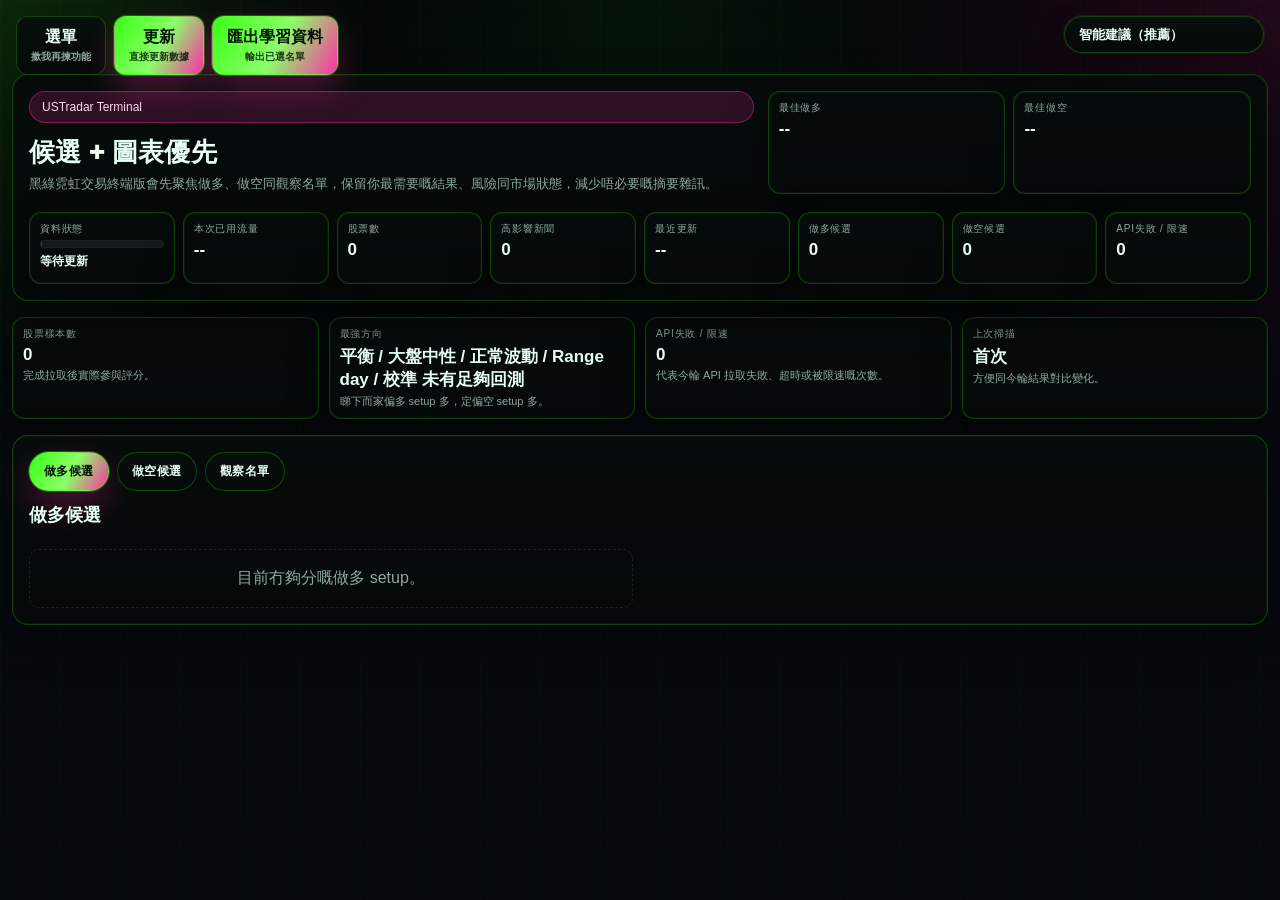
==== commit 4355b006: "Refresh UI with neon cyberpunk theme\n\nShift dashboard styling to a professional black/neon-green b" ====
--- a/us-trading-dashboard.html
+++ b/us-trading-dashboard.html
@@ -12,1249 +12,7 @@
   <link rel="manifest" href="/manifest.webmanifest" />
   <link rel="apple-touch-icon" href="/assets/ustradertext_app_icon.jpg" />
   <link rel="icon" type="image/jpeg" href="/assets/ustradertext_app_icon.jpg" />
-  <style>
-    :root{
-      --bg:#08070d;
-      --panel:rgba(13,11,24,.94);
-      --panel-2:rgba(18,15,33,.98);
-      --line:rgba(139,92,246,.16);
-      --line-strong:rgba(192,132,252,.34);
-      --text:#eef2ff;
-      --muted:#97a0b8;
-      --orange:#8b5cf6;
-      --orange-2:#c084fc;
-      --up:#34d399;
-      --down:#fb7185;
-      --amber:#8b5cf6;
-      --shadow:0 24px 60px rgba(0,0,0,.42);
-      --radius:16px;
-    }
-    *{box-sizing:border-box}
-    body{
-      margin:0;
-      font-family:Inter,"Noto Sans HK","PingFang HK","Microsoft JhengHei",sans-serif;
-      color:var(--text);
-      background:
-        radial-gradient(circle at top left, rgba(139,92,246,.16), transparent 22%),
-        radial-gradient(circle at top right, rgba(91,33,182,.14), transparent 28%),
-        radial-gradient(circle at 50% 0%, rgba(192,132,252,.08), transparent 30%),
-        linear-gradient(180deg, #07070b 0%, #0a0b12 45%, #0b0d16 100%);
-      min-height:100vh;
-      letter-spacing:0;
-    }
-    .app{
-      width:min(1540px, calc(100% - 24px));
-      margin:0 auto;
-      padding:74px 0 30px;
-    }
-    .panel{
-      background:linear-gradient(180deg, rgba(16,13,30,.96), rgba(9,10,18,.99));
-      border:1px solid var(--line);
-      border-radius:var(--radius);
-      box-shadow:var(--shadow);
-      backdrop-filter:blur(18px);
-    }
-    .main{
-      display:grid;
-      gap:16px;
-    }
-    .topbar-actions{
-      position:fixed;
-      top:16px;
-      left:16px;
-      z-index:35;
-      display:flex;
-      gap:8px;
-      align-items:flex-start;
-    }
-    .topbar-meta{
-      position:fixed;
-      top:16px;
-      right:16px;
-      z-index:35;
-      display:flex;
-      align-items:center;
-    }
-    .topbar-select{
-      min-width:200px;
-      width:200px;
-      padding:10px 40px 10px 14px;
-      border-radius:999px;
-      border:1px solid rgba(139,92,246,.24);
-      background:
-        linear-gradient(180deg, rgba(20,16,38,.96), rgba(10,11,18,.98)),
-        linear-gradient(135deg, rgba(139,92,246,.10), rgba(168,85,247,.08));
-      color:var(--text);
-      box-shadow:0 10px 22px rgba(0,0,0,.18);
-      font-size:13px;
-      font-weight:700;
-      appearance:none;
-      -webkit-appearance:none;
-      background-image:
-        linear-gradient(180deg, rgba(20,16,38,.96), rgba(10,11,18,.98)),
-        url("data:image/svg+xml,%3Csvg xmlns='http://www.w3.org/2000/svg' width='12' height='12' viewBox='0 0 12 12'%3E%3Cpath fill='%23c084fc' d='M2.2 4.3 6 8.1l3.8-3.8.9.9L6 9.9 1.3 5.2z'/%3E%3C/svg%3E");
-      background-repeat:no-repeat,no-repeat;
-      background-position:0 0, right 14px center;
-      background-size:auto, 12px 12px;
-    }
-    .topbar-select:hover{
-      border-color:rgba(139,92,246,.42);
-    }
-    .topbar-select:focus{
-      outline:none;
-      border-color:rgba(192,132,252,.56);
-      box-shadow:0 0 0 3px rgba(139,92,246,.14), 0 10px 22px rgba(0,0,0,.18);
-    }
-    .market-strip{
-      display:grid;
-      grid-template-columns:1fr 1fr;
-      gap:10px;
-    }
-    .market-card{
-      padding:12px 14px;
-      border-radius:14px;
-      background:linear-gradient(180deg, rgba(20,16,38,.96), rgba(10,11,18,.98));
-      border:1px solid rgba(255,255,255,.07);
-      box-shadow:0 14px 28px rgba(0,0,0,.18);
-    }
-    .market-head{
-      display:flex;
-      justify-content:space-between;
-      align-items:flex-start;
-      gap:10px;
-      margin-bottom:10px;
-    }
-    .market-title{
-      font-size:18px;
-      font-weight:900;
-      letter-spacing:.01em;
-    }
-    .market-sub{
-      margin-top:3px;
-      color:var(--muted);
-      font-size:11px;
-      letter-spacing:.06em;
-      text-transform:uppercase;
-    }
-    .market-price{
-      text-align:right;
-    }
-    .market-last{
-      font-size:18px;
-      font-weight:900;
-    }
-    .market-change{
-      margin-top:3px;
-      font-size:12px;
-      font-weight:700;
-    }
-    .market-updated{
-      margin-top:4px;
-      font-size:11px;
-      color:var(--muted);
-      letter-spacing:.02em;
-    }
-    .market-change.up{color:#f1ddb8}
-    .market-change.down{color:#ffd3d9}
-    .market-chart{
-      margin-top:4px;
-      padding:8px;
-      border-radius:12px;
-      background:rgba(255,255,255,.02);
-      border:1px solid rgba(255,255,255,.05);
-    }
-    .market-chart svg{
-      display:block;
-      width:100%;
-      height:92px;
-    }
-    .menu-launcher{
-      position:static;
-      top:auto;
-      left:auto;
-      z-index:auto;
-      min-width:auto;
-      padding:10px 14px;
-      border-radius:12px;
-      background:linear-gradient(180deg, rgba(18,23,31,.96), rgba(12,16,22,.98));
-      color:var(--text);
-      border:1px solid rgba(255,255,255,.08);
-      box-shadow:0 10px 22px rgba(0,0,0,.22);
-      backdrop-filter:blur(12px);
-    }
-    .quick-run-btn{
-      position:fixed;
-      position:static;
-      top:auto;
-      left:auto;
-      z-index:auto;
-      min-width:auto;
-      padding:10px 14px;
-      border-radius:12px;
-      background:linear-gradient(135deg, rgba(139,92,246,.96), rgba(192,132,252,.96));
-      color:#f8f5ff;
-      border:1px solid rgba(192,132,252,.42);
-      box-shadow:0 10px 22px rgba(0,0,0,.22);
-      backdrop-filter:blur(12px);
-    }
-    .menu-launcher .small,.quick-run-btn .small{
-      display:block;
-      font-size:10px;
-      color:var(--muted);
-      font-weight:600;
-      margin-top:2px;
-    }
-    .quick-run-btn .small{
-      color:rgba(20,24,31,.72);
-    }
-    .card{
-      padding:16px;
-      border-radius:12px;
-      background:linear-gradient(180deg, rgba(20,24,32,.84), rgba(13,16,22,.96));
-      border:1px solid rgba(255,255,255,.06);
-    }
-    h1,h2,h3,p,pre{margin:0}
-    h1{font-size:38px; line-height:1.08; margin-bottom:10px; font-weight:1000}
-    h2{font-size:20px}
-    h3{font-size:17px}
-    .subtext{color:var(--muted); line-height:1.48; font-size:12px}
-    .badge{
-      display:inline-flex;
-      gap:8px;
-      align-items:center;
-      border-radius:999px;
-      padding:8px 12px;
-      font-size:12px;
-      color:#e9ddff;
-      background:rgba(139,92,246,.12);
-      border:1px solid rgba(139,92,246,.22);
-      margin-bottom:8px;
-    }
-    .section-title{font-size:18px; margin-bottom:12px}
-    .form-grid{display:grid; grid-template-columns:repeat(2,1fr); gap:9px}
-    label{display:block; font-size:12px; color:#d8dee8; margin-bottom:5px}
-    input,select,textarea,button{
-      font:inherit;
-    }
-    input,select,textarea{
-      width:100%;
-      padding:10px 12px;
-      border-radius:10px;
-      border:1px solid rgba(255,255,255,.08);
-      background:rgba(255,255,255,.028);
-      color:var(--text);
-      outline:none;
-    }
-    textarea{
-      min-height:100px;
-      resize:vertical;
-      line-height:1.45;
-    }
-    .button-row{
-      display:flex;
-      gap:10px;
-      margin-top:12px;
-      flex-wrap:wrap;
-    }
-    button{
-      border:none;
-      border-radius:12px;
-      padding:10px 13px;
-      cursor:pointer;
-      font-weight:800;
-      transition:transform .18s ease, box-shadow .18s ease, border-color .18s ease;
-    }
-    button:hover{transform:translateY(-1px); box-shadow:0 12px 26px rgba(0,0,0,.18)}
-    .primary{background:linear-gradient(135deg,#8b5cf6,#c084fc); color:#fbf7ff}
-    .secondary{background:rgba(255,255,255,.03); color:var(--text); border:1px solid rgba(255,255,255,.08)}
-    .danger{background:rgba(251,113,133,.14); color:#fecdd3; border:1px solid rgba(251,113,133,.22)}
-    .success{background:rgba(198,154,84,.12); color:#f3ddbc; border:1px solid rgba(198,154,84,.22)}
-    .nav-grid{display:grid; gap:10px}
-    .nav-btn{
-      text-align:left;
-      background:linear-gradient(180deg, rgba(18,23,31,.82), rgba(12,16,22,.92));
-      color:var(--text);
-      border:1px solid rgba(255,255,255,.07);
-    }
-    .nav-btn.active{
-      background:linear-gradient(135deg, rgba(198,154,84,.16), rgba(73,88,110,.12));
-      border-color:var(--line-strong);
-      box-shadow:inset 0 0 0 1px rgba(198,154,84,.10);
-    }
-    .nav-btn .small{
-      display:block;
-      color:var(--muted);
-      font-size:11px;
-      margin-top:3px;
-      font-weight:500;
-    }
-    .menu-btn{
-      text-align:left;
-      background:linear-gradient(180deg, rgba(18,23,31,.82), rgba(12,16,22,.92));
-      color:var(--text);
-      border:1px solid rgba(255,255,255,.07);
-      width:100%;
-    }
-    .menu-btn .small{
-      display:block;
-      color:var(--muted);
-      font-size:11px;
-      margin-top:3px;
-      font-weight:500;
-    }
-    .quick-actions{display:grid; gap:10px}
-    .selected-summary{
-      font-size:12px;
-      color:var(--muted);
-      line-height:1.4;
-      margin-top:4px;
-    }
-    .modal{
-      position:fixed;
-      inset:0;
-      display:none;
-      align-items:center;
-      justify-content:center;
-      padding:18px;
-      background:rgba(4,6,10,.76);
-      backdrop-filter:blur(10px);
-      z-index:30;
-    }
-    .modal.show{display:flex}
-    .menu-modal{
-      align-items:flex-start;
-      justify-content:flex-start;
-      padding:70px 16px 16px;
-    }
-    .menu-modal .modal-panel{
-      width:min(360px, calc(100vw - 24px));
-      max-height:min(86vh, 900px);
-    }
-    .modal-panel{
-      width:min(900px, 100%);
-      max-height:min(86vh, 920px);
-      overflow:auto;
-      padding:18px;
-    }
-    .modal-head{
-      display:flex;
-      justify-content:space-between;
-      gap:12px;
-      align-items:flex-start;
-      margin-bottom:14px;
-    }
-    .modal-title{font-size:26px; font-weight:1000; line-height:1.15}
-    .modal-close{
-      min-width:auto;
-      padding:10px 12px;
-      background:rgba(255,255,255,.04);
-      color:var(--text);
-      border:1px solid var(--line);
-    }
-    .modal-grid{display:grid; gap:14px}
-    .menu-section{display:grid; gap:10px}
-    .preset-grid{
-      display:grid;
-      grid-template-columns:repeat(2,1fr);
-      gap:10px;
-      margin-bottom:12px;
-    }
-    .preset-btn{
-      text-align:left;
-      background:linear-gradient(180deg, rgba(26,18,45,.88), rgba(14,11,24,.94));
-      color:var(--text);
-      border:1px solid var(--line);
-      width:100%;
-    }
-    .preset-btn.active{
-      background:linear-gradient(135deg, rgba(139,92,246,.22), rgba(192,132,252,.12));
-      border-color:rgba(192,132,252,.34);
-    }
-    .preset-btn .small{
-      display:block;
-      color:var(--muted);
-      font-size:11px;
-      line-height:1.4;
-      margin-top:3px;
-      font-weight:500;
-    }
-    .hero{
-      padding:16px;
-      display:grid;
-      gap:12px;
-      align-items:stretch;
-    }
-    .terminal-hero{
-      gap:14px;
-    }
-    .terminal-head{
-      display:grid;
-      grid-template-columns:minmax(0,1.2fr) minmax(280px,.8fr);
-      gap:14px;
-      align-items:stretch;
-    }
-    .terminal-copy{
-      display:grid;
-      gap:8px;
-    }
-    .terminal-title{
-      font-size:26px;
-      line-height:1.05;
-      font-weight:1000;
-      letter-spacing:.01em;
-    }
-    .terminal-subtitle{
-      max-width:760px;
-      color:var(--muted);
-      font-size:13px;
-      line-height:1.5;
-    }
-    .hero-summary{
-      display:grid;
-      grid-template-columns:repeat(2, minmax(0,1fr));
-      gap:8px;
-      max-width:none;
-      margin-left:0;
-    }
-    .terminal-stats{
-      grid-template-columns:2fr repeat(5, minmax(0,1fr));
-    }
-    .stats{
-      display:grid;
-      grid-template-columns:repeat(8, minmax(0,1fr));
-      gap:8px;
-      margin-top:4px
-    }
-    .stat,.mini,.analysis-box,.news-card,.candidate,.alert-card{
-      padding:10px 12px;
-      border-radius:12px;
-      background:linear-gradient(180deg, rgba(18,15,34,.94), rgba(10,11,18,.98));
-      border:1px solid rgba(255,255,255,.06);
-    }
-    .stat .k,.mini .k,.analysis-box .label{font-size:10px; color:var(--muted); margin-bottom:4px; text-transform:uppercase; letter-spacing:.08em}
-    .stat .v,.mini .v,.analysis-box .value{font-size:17px; font-weight:900}
-    .hero .stat{
-      min-height:72px;
-      padding:9px 10px;
-    }
-    .loading-wrap{
-      display:grid;
-      gap:6px;
-      margin-top:2px;
-    }
-    .loading-track{
-      height:8px;
-      border-radius:999px;
-      background:rgba(255,255,255,.06);
-      overflow:hidden;
-      border:1px solid rgba(255,255,255,.04);
-    }
-    .loading-fill{
-      height:100%;
-      width:0%;
-      border-radius:999px;
-      background:linear-gradient(90deg, #8b5cf6, #c084fc);
-      transition:width .25s ease;
-    }
-    .loading-text{
-      font-size:12px;
-      color:var(--text);
-      font-weight:700;
-      line-height:1.2;
-    }
-    .analysis-box,.mini{
-      min-height:72px;
-      padding:9px 10px;
-    }
-    .analysis-box .subtext{
-      margin-top:4px;
-      font-size:11px;
-      line-height:1.25;
-    }
-    .page{display:none; gap:16px}
-    .page.active{display:grid}
-    .analysis-grid{
-      display:grid;
-      grid-template-columns:repeat(4, minmax(0,1fr));
-      gap:10px;
-    }
-    .summary-grid{
-      display:grid;
-      grid-template-columns:repeat(8, minmax(0,1fr));
-      gap:8px;
-    }
-    .columns{display:grid; grid-template-columns:1fr; gap:16px}
-    .list-card{
-      padding:16px;
-      border-radius:16px;
-      background:linear-gradient(180deg, rgba(16,14,28,.98), rgba(10,10,18,.98));
-      border:1px solid rgba(255,255,255,.06);
-      box-shadow:var(--shadow);
-    }
-    .scanner-shell{
-      display:grid;
-      gap:14px;
-    }
-    .candidate-tabs{
-      display:flex;
-      gap:8px;
-      flex-wrap:wrap;
-      margin-bottom:12px;
-    }
-    .candidate-tab{
-      padding:10px 14px;
-      border-radius:999px;
-      background:rgba(255,255,255,.03);
-      border:1px solid rgba(255,255,255,.08);
-      color:var(--muted);
-      font-size:12px;
-      font-weight:900;
-      letter-spacing:.04em;
-    }
-    .candidate-tab.active{
-      color:#f5efff;
-      background:linear-gradient(135deg, rgba(139,92,246,.22), rgba(192,132,252,.16));
-      border-color:rgba(192,132,252,.34);
-      box-shadow:inset 0 0 0 1px rgba(192,132,252,.12);
-    }
-    .scanner-panels{
-      display:grid;
-    }
-    .scanner-panel{
-      display:none;
-      gap:10px;
-    }
-    .scanner-panel.active{
-      display:grid;
-    }
-    .candidate-grid{
-      display:grid;
-      grid-template-columns:repeat(2, minmax(0,1fr));
-      gap:14px;
-    }
-    .alerts-grid,.news-grid,.timeline-grid{display:grid; gap:12px}
-    .selected-grid{
-      display:grid;
-      grid-template-columns:repeat(3, 1fr);
-      gap:12px;
-      margin-top:12px;
-    }
-    .selected-card{
-      border:1px solid rgba(255,255,255,.07);
-      background:linear-gradient(180deg, rgba(17,22,29,.96), rgba(10,13,18,.98));
-      border-radius:14px;
-      padding:12px;
-    }
-    .hide-noise{display:none !important}
-    .selected-top{
-      display:flex;
-      justify-content:space-between;
-      gap:10px;
-      align-items:flex-start;
-      margin-bottom:8px;
-    }
-    .selected-meta{color:var(--muted); font-size:11px; line-height:1.35}
-    .mini-chart{
-      border-radius:12px;
-      border:1px solid rgba(255,255,255,.06);
-      background:rgba(255,255,255,.015);
-      padding:6px;
-      height:58px;
-    }
-    .mini-chart svg{display:block; width:100%; height:46px}
-    .mini-gridline{stroke:rgba(255,255,255,.06); stroke-width:1}
-    .mini-wick{stroke-width:1.2; stroke-linecap:round}
-    .mini-body{rx:1.2; ry:1.2}
-    .candidate-top,.news-top,.alert-top{
-      display:flex;
-      justify-content:space-between;
-      gap:10px;
-      align-items:flex-start;
-      margin-bottom:8px;
-    }
-    .candidate-actions{
-      display:flex;
-      align-items:center;
-      gap:8px;
-      flex-shrink:0;
-    }
-    .pick-toggle{
-      display:flex;
-      align-items:center;
-      gap:6px;
-      font-size:11px;
-      color:var(--muted);
-      user-select:none;
-    }
-    .pick-toggle input{
-      width:auto;
-      margin:0;
-      accent-color:var(--orange);
-    }
-    .candidate.selected{
-      box-shadow:inset 0 0 0 1px rgba(192,132,252,.28), 0 0 0 1px rgba(139,92,246,.12);
-      background:linear-gradient(180deg, rgba(26,20,46,.98), rgba(12,12,22,.99));
-    }
-    .candidate{
-      position:relative;
-      overflow:hidden;
-      padding:14px;
-    }
-    .candidate::before{
-      content:"";
-      position:absolute;
-      inset:0 0 auto 0;
-      height:3px;
-      opacity:.95;
-    }
-    .candidate-long::before{
-      background:linear-gradient(90deg, rgba(52,211,153,.95), rgba(52,211,153,.18));
-    }
-    .candidate-short::before{
-      background:linear-gradient(90deg, rgba(251,113,133,.95), rgba(251,113,133,.16));
-    }
-    .candidate-watch::before{
-      background:linear-gradient(90deg, rgba(139,92,246,.95), rgba(192,132,252,.18));
-    }
-    .ticker{font-size:24px; font-weight:1000; letter-spacing:.01em}
-    .meta{color:var(--muted); font-size:11px; line-height:1.4}
-    .candidate-primary{
-      display:grid;
-      grid-template-columns:minmax(0,1fr) auto;
-      gap:12px;
-      align-items:start;
-    }
-    .candidate-title-wrap{
-      display:grid;
-      gap:6px;
-    }
-    .candidate-price-stack{
-      display:grid;
-      gap:8px;
-      justify-items:end;
-      text-align:right;
-    }
-    .candidate-price{
-      font-size:18px;
-      font-weight:900;
-      color:#f7f3ff;
-    }
-    .candidate-subprice{
-      font-size:11px;
-      color:var(--muted);
-    }
-    .terminal-chip-row{
-      display:flex;
-      gap:8px;
-      flex-wrap:wrap;
-      margin:2px 0 10px;
-    }
-    .terminal-chip{
-      display:inline-flex;
-      align-items:center;
-      gap:6px;
-      padding:6px 10px;
-      border-radius:999px;
-      background:rgba(255,255,255,.035);
-      border:1px solid rgba(255,255,255,.06);
-      font-size:11px;
-      color:#e6e9f4;
-      white-space:nowrap;
-    }
-    .terminal-chip.soft{
-      color:var(--muted);
-    }
-    .candidate-summary-grid{
-      display:grid;
-      grid-template-columns:repeat(3, minmax(0,1fr));
-      gap:8px;
-      margin-bottom:10px;
-    }
-    .terminal-metric{
-      padding:10px 11px;
-      border-radius:12px;
-      background:rgba(255,255,255,.024);
-      border:1px solid rgba(255,255,255,.05);
-    }
-    .terminal-metric .k{
-      font-size:10px;
-      color:var(--muted);
-      text-transform:uppercase;
-      letter-spacing:.08em;
-      margin-bottom:4px;
-    }
-    .terminal-metric .v{
-      font-size:13px;
-      font-weight:900;
-      color:#eef2ff;
-    }
-    .candidate-sector{
-      display:inline-flex;
-      align-items:center;
-      gap:6px;
-      padding:4px 8px;
-      border-radius:999px;
-      font-size:10px;
-      color:#dfe7f2;
-      background:rgba(255,255,255,.045);
-      border:1px solid rgba(255,255,255,.07);
-    }
-    .candidate-chart{
-      margin:10px 0 12px;
-      border-radius:16px;
-      border:1px solid rgba(255,255,255,.08);
-      background:linear-gradient(180deg, rgba(255,255,255,.03), rgba(255,255,255,.012));
-      padding:10px 10px 12px;
-      min-height:220px;
-      height:auto;
-    }
-    .chart-head{
-      display:flex;
-      justify-content:space-between;
-      gap:10px;
-      align-items:center;
-      margin-bottom:8px;
-    }
-    .chart-title{
-      font-size:14px;
-      font-weight:900;
-      color:#eef2ff;
-      letter-spacing:.10em;
-      text-transform:uppercase;
-    }
-    .chart-subtitle{
-      font-size:10px;
-      color:var(--muted);
-      margin-top:2px;
-      letter-spacing:.03em;
-    }
-    .chart-readout{
-      display:flex;
-      gap:6px;
-      flex-wrap:wrap;
-      justify-content:flex-end;
-    }
-    .chart-pill{
-      padding:5px 8px;
-      border-radius:999px;
-      font-size:10px;
-      font-weight:900;
-      border:1px solid rgba(255,255,255,.07);
-      background:rgba(255,255,255,.03);
-      color:#ecf0ff;
-      white-space:nowrap;
-    }
-    .candidate-long .candidate-chart{
-      background:linear-gradient(180deg, rgba(52,211,153,.12), rgba(18,43,38,.28) 58%, rgba(255,255,255,.01));
-      box-shadow:inset 0 0 0 1px rgba(52,211,153,.08);
-    }
-    .candidate-short .candidate-chart{
-      background:linear-gradient(180deg, rgba(251,113,133,.12), rgba(64,25,30,.28) 58%, rgba(255,255,255,.01));
-      box-shadow:inset 0 0 0 1px rgba(251,113,133,.08);
-    }
-    .candidate-watch .candidate-chart{
-      background:linear-gradient(180deg, rgba(139,92,246,.14), rgba(30,24,54,.28) 58%, rgba(255,255,255,.01));
-      box-shadow:inset 0 0 0 1px rgba(139,92,246,.08);
-    }
-    .candidate-chart-plot{
-      height:156px;
-    }
-    .candidate-chart svg{
-      display:block;
-      width:100%;
-      height:100%;
-    }
-    .score-pill,.level-pill{
-      min-width:62px;
-      text-align:center;
-      padding:7px 10px;
-      border-radius:12px;
-      font-weight:900;
-      border:1px solid rgba(255,255,255,.08);
-    }
-    .score-long{background:rgba(52,211,153,.12); color:#b7f7dc; border-color:rgba(52,211,153,.22)}
-    .score-short{background:rgba(227,93,106,.14); color:#ffd3d9; border-color:rgba(227,93,106,.22)}
-    .score-watch{background:rgba(139,92,246,.18); color:#eadcff; border-color:rgba(139,92,246,.22)}
-    .score-strong{box-shadow:0 0 0 1px rgba(255,255,255,.04), 0 8px 18px rgba(0,0,0,.18)}
-    .level-high{background:rgba(251,113,133,.14); color:#fecdd3; border-color:rgba(251,113,133,.25)}
-    .level-medium{background:rgba(251,191,36,.14); color:#fde68a; border-color:rgba(251,191,36,.25)}
-    .level-low{background:rgba(52,211,153,.14); color:#a7f3d0; border-color:rgba(52,211,153,.25)}
-    .metrics,.levels{
-      display:grid;
-      grid-template-columns:repeat(2,1fr);
-      gap:8px;
-      margin-bottom:8px;
-    }
-    .metric,.level{
-      padding:9px 10px;
-      border-radius:10px;
-      background:rgba(255,255,255,.02);
-      border:1px solid rgba(255,255,255,.05);
-    }
-    .metric .k,.level .k{font-size:10px; color:var(--muted); margin-bottom:4px}
-    .metric .v,.level .v{font-size:13px; font-weight:800}
-    .reason,.news-body{
-      font-size:13px;
-      line-height:1.5;
-      color:#dbe4f0;
-      padding:12px 14px;
-      border-radius:10px;
-      background:rgba(255,255,255,.022);
-      border:1px solid rgba(255,255,255,.06);
-    }
-    .candidate-note{
-      font-size:11px;
-      color:var(--muted);
-      line-height:1.35;
-      margin-bottom:8px;
-    }
-    .ticket-strip{
-      display:grid;
-      grid-template-columns:repeat(4, minmax(0,1fr));
-      gap:8px;
-      margin:10px 0 10px;
-    }
-    .ticket-cell{
-      padding:10px 11px;
-      border-radius:12px;
-      border:1px solid rgba(255,255,255,.05);
-      background:linear-gradient(180deg, rgba(255,255,255,.028), rgba(255,255,255,.015));
-    }
-    .ticket-cell.entry{border-color:rgba(192,132,252,.26); background:linear-gradient(180deg, rgba(139,92,246,.14), rgba(255,255,255,.015));}
-    .ticket-cell.stop{border-color:rgba(251,113,133,.24); background:linear-gradient(180deg, rgba(251,113,133,.12), rgba(255,255,255,.015));}
-    .ticket-cell.tp{border-color:rgba(52,211,153,.22); background:linear-gradient(180deg, rgba(52,211,153,.10), rgba(255,255,255,.015));}
-    .ticket-label{
-      font-size:10px;
-      color:var(--muted);
-      text-transform:uppercase;
-      letter-spacing:.08em;
-      margin-bottom:4px;
-    }
-    .ticket-value{
-      font-size:15px;
-      font-weight:1000;
-      color:#f4f6ff;
-    }
-    .ticket-note{
-      margin-top:3px;
-      font-size:10px;
-      color:var(--muted);
-      line-height:1.3;
-    }
-    .risk-row{
-      display:flex;
-      gap:8px;
-      flex-wrap:wrap;
-      margin:2px 0 10px;
-    }
-    .risk-badge{
-      display:inline-flex;
-      align-items:center;
-      gap:6px;
-      padding:6px 10px;
-      border-radius:999px;
-      font-size:11px;
-      font-weight:900;
-      border:1px solid rgba(255,255,255,.08);
-      white-space:nowrap;
-    }
-    .risk-low{background:rgba(52,211,153,.12); border-color:rgba(52,211,153,.2); color:#b7f7dc}
-    .risk-mid{background:rgba(251,191,36,.12); border-color:rgba(251,191,36,.2); color:#fde9a4}
-    .risk-high{background:rgba(251,113,133,.13); border-color:rgba(251,113,133,.22); color:#ffd3dd}
-    .conviction-high{background:rgba(192,132,252,.16); border-color:rgba(192,132,252,.26); color:#f1e8ff}
-    .conviction-mid{background:rgba(96,165,250,.14); border-color:rgba(96,165,250,.22); color:#dbeafe}
-    .conviction-low{background:rgba(148,163,184,.12); border-color:rgba(148,163,184,.18); color:#e2e8f0}
-    .deployment-strip{
-      display:grid;
-      grid-template-columns:repeat(4, minmax(0,1fr));
-      gap:8px;
-      margin:0 0 10px;
-    }
-    .deployment-cell{
-      padding:10px 11px;
-      border-radius:12px;
-      border:1px solid rgba(255,255,255,.05);
-      background:rgba(255,255,255,.02);
-    }
-    .deployment-cell .k{
-      font-size:10px;
-      color:var(--muted);
-      text-transform:uppercase;
-      letter-spacing:.08em;
-      margin-bottom:4px;
-    }
-    .deployment-cell .v{
-      font-size:14px;
-      font-weight:1000;
-      color:#eef2ff;
-    }
-    .deployment-cell .sub{
-      margin-top:3px;
-      font-size:10px;
-      line-height:1.3;
-      color:var(--muted);
-    }
-    .reason{
-      background:linear-gradient(180deg, rgba(255,255,255,.03), rgba(255,255,255,.02));
-      border-color:rgba(255,255,255,.05);
-    }
-    .news-terminal-bar{
-      display:flex;
-      flex-wrap:wrap;
-      gap:10px;
-      align-items:center;
-      justify-content:space-between;
-      margin:4px 0 14px;
-    }
-    .news-terminal-controls{
-      display:flex;
-      flex-wrap:wrap;
-      gap:10px;
-      align-items:center;
-    }
-    .timeline-card{
-      display:grid;
-      grid-template-columns:110px minmax(0,1fr);
-      gap:14px;
-      background:linear-gradient(180deg, rgba(16,14,28,.98), rgba(10,10,18,.98));
-    }
-    .time-col{
-      padding:12px 10px;
-      border-radius:12px;
-      background:linear-gradient(180deg, rgba(139,92,246,.14), rgba(255,255,255,.02));
-      border:1px solid rgba(192,132,252,.18);
-      text-align:center;
-    }
-    .time-col .date{font-size:12px; font-weight:800; color:#f1eaff}
-    .time-col .clock{font-size:18px; font-weight:1000; margin:6px 0 4px}
-    .time-col .source{font-size:11px; color:var(--muted)}
-    .impact-row{
-      display:flex;
-      flex-wrap:wrap;
-      gap:8px;
-      margin-bottom:10px;
-    }
-    .impact-pill{
-      display:inline-flex;
-      align-items:center;
-      padding:6px 10px;
-      border-radius:999px;
-      font-size:11px;
-      font-weight:900;
-      border:1px solid rgba(255,255,255,.08);
-      background:rgba(255,255,255,.04);
-      color:#edf2ff;
-    }
-    .impact-high{background:rgba(251,113,133,.14); border-color:rgba(251,113,133,.24); color:#ffd5df}
-    .impact-medium{background:rgba(251,191,36,.14); border-color:rgba(251,191,36,.22); color:#fde9a4}
-    .impact-low{background:rgba(148,163,184,.12); border-color:rgba(148,163,184,.16); color:#e2e8f0}
-    .impact-neutral{background:rgba(139,92,246,.12); border-color:rgba(139,92,246,.18); color:#e9ddff}
-
-    /* Stock news modal */
-    .stock-modal-panel{
-      max-width:1120px;
-    }
-    .stock-modal-title{
-      font-size:22px;
-      font-weight:1000;
-      letter-spacing:.01em;
-    }
-    .stock-meta-row{
-      display:flex;
-      flex-wrap:wrap;
-      gap:8px;
-      margin-top:10px;
-    }
-    .chip{
-      display:inline-flex;
-      align-items:center;
-      gap:6px;
-      padding:6px 10px;
-      border-radius:999px;
-      font-size:12px;
-      font-weight:800;
-      border:1px solid rgba(255,255,255,.10);
-      background:rgba(255,255,255,.04);
-      color:#dbe4f0;
-    }
-    .chip a{ color:inherit; text-decoration:none; }
-    .chip a:hover{ text-decoration:underline; }
-    .stock-news-grid{
-      display:grid;
-      gap:10px;
-      margin-top:14px;
-    }
-    .news-item{
-      display:flex;
-      gap:10px;
-      padding:12px 12px;
-      border-radius:14px;
-      border:1px solid rgba(255,255,255,.08);
-      background:linear-gradient(180deg, rgba(18,23,31,.82), rgba(12,16,22,.92));
-    }
-    .news-item-left{
-      width:22px;
-      flex:0 0 22px;
-      display:flex;
-      align-items:flex-start;
-      justify-content:center;
-      padding-top:2px;
-    }
-    .news-star{
-      display:inline-flex;
-      width:18px;
-      height:18px;
-      align-items:center;
-      justify-content:center;
-      font-size:14px;
-      font-weight:1000;
-      color:#38bdf8;
-      text-shadow:
-        0 0 10px rgba(56,189,248,.95),
-        0 0 22px rgba(56,189,248,.55);
-      filter:drop-shadow(0 0 12px rgba(56,189,248,.55));
-      opacity:.95;
-    }
-    .news-star.is-dim{
-      opacity:.12;
-      filter:none;
-      text-shadow:none;
-    }
-    .news-item-head{
-      display:flex;
-      justify-content:space-between;
-      gap:10px;
-      align-items:flex-start;
-      margin-bottom:6px;
-      flex:1;
-    }
-    .news-item-title{
-      font-weight:900;
-      font-size:14px;
-      line-height:1.35;
-    }
-    .news-item-sub{
-      color:var(--muted);
-      font-size:12px;
-      margin-top:4px;
-      line-height:1.45;
-    }
-    .news-item-meta{
-      display:flex;
-      gap:8px;
-      align-items:center;
-      flex-wrap:wrap;
-      justify-content:flex-end;
-      text-align:right;
-      min-width:220px;
-    }
-    .pill{
-      display:inline-flex;
-      align-items:center;
-      gap:6px;
-      padding:5px 10px;
-      border-radius:999px;
-      font-size:11px;
-      font-weight:900;
-      border:1px solid rgba(255,255,255,.10);
-      background:rgba(255,255,255,.04);
-      color:#e8eef7;
-      white-space:nowrap;
-    }
-    .pill-high{background:rgba(251,113,133,.14); border-color:rgba(251,113,133,.22); color:#fecdd3}
-    .pill-medium{background:rgba(224,179,109,.14); border-color:rgba(224,179,109,.22); color:#f3ddbc}
-    .pill-low{background:rgba(148,163,184,.12); border-color:rgba(148,163,184,.18); color:#e2e8f0}
-    .tag-row{display:flex; flex-wrap:wrap; gap:10px}
-    .tag{
-      padding:8px 11px;
-      border-radius:999px;
-      font-size:12px;
-      color:#e8edf5;
-      background:rgba(255,255,255,.03);
-      border:1px solid rgba(255,255,255,.07);
-    }
-    .tag-impact{
-      background:rgba(56,189,248,.10);
-      border-color:rgba(56,189,248,.22);
-      color:#bae6fd;
-    }
-    .news-impact-groups{display:flex; flex-wrap:wrap; gap:8px; margin-top:8px}
-    .snapshot pre{
-      white-space:pre-wrap;
-      word-break:break-word;
-      font-size:12px;
-      line-height:1.45;
-      color:#dbe4f0;
-      background:rgba(255,255,255,.02);
-      border:1px solid rgba(255,255,255,.06);
-      border-radius:10px;
-      padding:14px;
-      margin-top:12px;
-    }
-    .status{
-      color:var(--muted);
-      font-size:12px;
-      line-height:1.55;
-    }
-    .empty{
-      padding:18px;
-      border:1px dashed rgba(255,255,255,.10);
-      border-radius:10px;
-      color:var(--muted);
-      text-align:center;
-    }
-    .footnote{color:var(--muted); font-size:12px; line-height:1.5}
-    .mono{font-family:ui-monospace,SFMono-Regular,Menlo,Monaco,Consolas,"Liberation Mono","Courier New",monospace}
-    .news-meta{
-      color:var(--muted);
-      font-size:12px;
-      line-height:1.45;
-      margin-bottom:10px;
-    }
-    .impact-pill{
-      padding:8px 10px;
-      border-radius:999px;
-      font-size:12px;
-      font-weight:900;
-      border:1px solid rgba(255,255,255,.08);
-      background:rgba(255,255,255,.04);
-      display:inline-flex;
-      align-items:center;
-      justify-content:center;
-      white-space:nowrap;
-    }
-    .impact-high{background:rgba(239,68,68,.16); color:#fecaca; border-color:rgba(239,68,68,.28)}
-    .impact-medium{background:rgba(198,154,84,.16); color:#f2ddbb; border-color:rgba(198,154,84,.24)}
-    .impact-low{background:rgba(84,103,130,.14); color:#dce5f4; border-color:rgba(84,103,130,.22)}
-    .impact-neutral{background:rgba(255,255,255,.05); color:#dbe4f0; border-color:rgba(255,255,255,.08)}
-    .news-calendar{
-      overflow:auto;
-      border:1px solid rgba(255,255,255,.06);
-      border-radius:12px;
-      background:rgba(255,255,255,.02);
-    }
-    .news-table{
-      width:100%;
-      border-collapse:collapse;
-      min-width:1100px;
-    }
-    .news-table th,
-    .news-table td{
-      padding:12px 10px;
-      border-bottom:1px solid rgba(212,175,55,.08);
-      vertical-align:top;
-      vertical-align:top;
-      font-size:13px;
-    }
-    .news-table th{
-      position:sticky;
-      top:0;
-      background:rgba(14,18,24,.98);
-      color:#dfe7f2;
-      font-size:12px;
-      text-align:left;
-      z-index:1;
-      text-transform:uppercase;
-      letter-spacing:.05em;
-    }
-    .news-table td{
-      color:#dbe4f0;
-      background:rgba(255,255,255,.012);
-    }
-    .news-table tr:hover td{
-      background:rgba(255,255,255,.035);
-    }
-    .news-group-row td{
-      background:rgba(198,154,84,.10);
-      color:#eadabd;
-      font-weight:900;
-      font-size:12px;
-      letter-spacing:.02em;
-    }
-    .news-time{
-      white-space:nowrap;
-      color:#e5d6b6;
-      font-weight:800;
-    }
-    .news-source{
-      color:var(--muted);
-      font-size:12px;
-      margin-top:4px;
-    }
-    .news-title{
-      font-weight:800;
-      margin-bottom:6px;
-      line-height:1.35;
-    }
-    .news-summary{
-      color:var(--muted);
-      line-height:1.42;
-    }
-    .news-symbols{
-      display:flex;
-      flex-wrap:wrap;
-      gap:6px;
-    }
-    .news-table .tag{
-      padding:6px 9px;
-      font-size:11px;
-    }
-    .news-link-cell{
-      white-space:nowrap;
-    }
-    .news-empty{
-      padding:18px;
-      color:var(--muted);
-    }
-    a.link{
-      color:var(--orange-2);
-      text-decoration:none;
-      font-weight:600;
-    }
-    @media (max-width:1220px){
-      .app,.columns{grid-template-columns:1fr}
-      .market-strip{grid-template-columns:1fr 1fr}
-      .stats{grid-template-columns:repeat(4,1fr)}
-      .terminal-head{grid-template-columns:1fr}
-      .terminal-stats{grid-template-columns:repeat(4, minmax(0,1fr))}
-      .analysis-grid{grid-template-columns:repeat(3,1fr)}
-      .summary-grid{grid-template-columns:repeat(4,1fr)}
-      .hero-summary{grid-template-columns:repeat(2,1fr); max-width:none; margin-left:0}
-      .candidate-grid{grid-template-columns:repeat(2, minmax(0,1fr))}
-    }
-    @media (max-width:760px){
-      .app{width:min(100% - 16px, 1540px)}
-      .market-strip{grid-template-columns:1fr}
-      .stats{grid-template-columns:repeat(2,1fr)}
-      .terminal-stats{grid-template-columns:repeat(2, minmax(0,1fr))}
-      .analysis-grid{grid-template-columns:repeat(2,1fr)}
-      .summary-grid{grid-template-columns:repeat(2,1fr)}
-      .hero-summary{grid-template-columns:1fr}
-      .candidate-grid,.form-grid,.metrics,.levels,.columns,.preset-grid{grid-template-columns:1fr}
-      .candidate-summary-grid{grid-template-columns:1fr 1fr}
-      .ticket-strip{grid-template-columns:1fr 1fr}
-      .deployment-strip{grid-template-columns:1fr 1fr}
-      .candidate-primary,.timeline-card{grid-template-columns:1fr}
-      .candidate-price-stack{justify-items:start; text-align:left}
-      .news-terminal-bar,.news-terminal-controls{display:grid; gap:10px}
-      .candidate-chart{min-height:206px}
-      .chart-head{align-items:flex-start; flex-direction:column}
-      .chart-readout{justify-content:flex-start}
-      .candidate-top,.news-top,.alert-top{flex-direction:column}
-      .modal{padding:10px}
-      .menu-modal{padding:62px 10px 10px}
-      .topbar-actions{left:10px; right:10px; gap:8px}
-      .topbar-meta{
-        position:static;
-        display:block;
-        margin:0 8px 8px;
-      }
-      .topbar-select{min-width:auto; width:100%}
-      .menu-launcher,.quick-run-btn{flex:1}
-      .modal-panel{padding:14px}
-      .modal-head{flex-direction:column}
-    }
-  </style>
+  <link rel="stylesheet" href="/styles.css" />
 </head>
 <body>
   <div class="topbar-actions">
@@ -1326,7 +84,7 @@
           <div class="terminal-copy">
             <div class="badge">USTradar Terminal</div>
             <div class="terminal-title">候選 + 圖表優先</div>
-            <div class="terminal-subtitle">黑紫交易終端版會先聚焦做多、做空同觀察名單，保留你最需要嘅結果、風險同市場狀態，減少唔必要嘅摘要雜訊。</div>
+            <div class="terminal-subtitle">黑綠霓虹交易終端版會先聚焦做多、做空同觀察名單，保留你最需要嘅結果、風險同市場狀態，減少唔必要嘅摘要雜訊。</div>
           </div>
           <div class="hero-summary">
             <div class="mini"><div class="k">最佳做多</div><div class="v" id="bestLongTicker">--</div></div>
@@ -1715,4325 +473,10 @@
     </div>
   </div>
 
-  <script>
-    function clamp(v, min, max){ return Math.max(min, Math.min(max, v)); }
-    function avg(arr){ return arr.length ? arr.reduce((s,x)=>s+x,0)/arr.length : 0; }
-    function formatPrice(v){ return Number(v).toFixed(2); }
-    function nowTime(){
-      const d = new Date();
-      const pad = n => String(n).padStart(2, "0");
-      return `${pad(d.getHours())}:${pad(d.getMinutes())}:${pad(d.getSeconds())}`;
-    }
-    function sleep(ms){ return new Promise(r => setTimeout(r, ms)); }
-    function pct(a, b){ return b !== 0 ? (a / b) * 100 : 0; }
-    function toDateStr(d){ return d.toISOString().slice(0, 10); }
-    function uniq(arr){ return [...new Set(arr)]; }
-    function formatBytes(bytes){
-      if (!Number.isFinite(bytes) || bytes <= 0) return "0 B";
-      const units = ["B","KB","MB","GB"];
-      let v = bytes;
-      let idx = 0;
-      while (v >= 1024 && idx < units.length - 1){
-        v /= 1024;
-        idx++;
-      }
-      return `${v.toFixed(idx === 0 ? 0 : 2)} ${units[idx]}`;
-    }
-    let currentRunBytes = 0;
-    function addRunBytes(bytes){
-      if (!Number.isFinite(bytes) || bytes <= 0) return;
-      currentRunBytes += bytes;
-      if (el.statBandwidth) el.statBandwidth.textContent = formatBytes(currentRunBytes);
-    }
-    const runtimeSettingsKey = "dashboardRuntimeSettingsV1";
-    function loadRuntimeSettings(){
-      try {
-        const raw = localStorage.getItem(runtimeSettingsKey);
-        if (!raw) return;
-        const cfg = JSON.parse(raw);
-        if (cfg.dataMode && el.dataMode) el.dataMode.value = cfg.dataMode;
-        if (cfg.includeBenchmarks && el.includeBenchmarks) el.includeBenchmarks.value = cfg.includeBenchmarks;
-        if (Number.isFinite(cfg.maxTickersPerRun) && el.maxTickersPerRun) el.maxTickersPerRun.value = String(cfg.maxTickersPerRun);
-      } catch {}
-    }
-    function saveRuntimeSettings(){
-      const cfg = {
-        dataMode: el.dataMode?.value || "standard",
-        includeBenchmarks: el.includeBenchmarks?.value || "on",
-        maxTickersPerRun: Number(el.maxTickersPerRun?.value) || 0
-      };
-      localStorage.setItem(runtimeSettingsKey, JSON.stringify(cfg));
-    }
-    function isAuthLikeError(err){
-      const msg = String(err?.message || err || "");
-      return /invalid session token|invalid api key|unauthorized|forbidden|\b401\b|\b403\b/i.test(msg);
-    }
-    function getUsMarketSession(){
-      const now = new Date();
-      const parts = new Intl.DateTimeFormat("en-US", {
-        timeZone: "America/New_York",
-        hour12: false,
-        hour: "2-digit",
-        minute: "2-digit"
-      }).formatToParts(now);
-      const hour = Number(parts.find(p => p.type === "hour")?.value || 0);
-      const minute = Number(parts.find(p => p.type === "minute")?.value || 0);
-      const total = hour * 60 + minute;
-      if (total < 570) return { key:"premarket", label:"開市前" };
-      if (total < 600) return { key:"open30", label:"開市首30分鐘" };
-      if (total < 900) return { key:"intraday", label:"日間" };
-      if (total < 960) return { key:"powerhour", label:"尾市" };
-      return { key:"afterhours", label:"收市後" };
-    }
-    function getSmartPresetChoice(){
-      const bias = latestMarketContext?.bias || "中性";
-      const session = getUsMarketSession();
-      if (session.key === "premarket" || session.key === "afterhours") {
-        return { presetKey:"liquidityFocus", session };
-      }
-      if (session.key === "open30") {
-        return { presetKey:"liquidityFocus", session };
-      }
-      if (session.key === "powerhour") {
-        if (bias === "偏多") return { presetKey:"aggressiveBreakout", session };
-        if (bias === "偏空") return { presetKey:"defensiveShort", session };
-        return { presetKey:"liquidityFocus", session };
-      }
-      if (bias === "偏多") return { presetKey:"steadyLong", session };
-      if (bias === "偏空") return { presetKey:"defensiveShort", session };
-      return { presetKey:"liquidityFocus", session };
-    }
-    function parseTickers(text){
-      return uniq(
-        text
-          .replace(/\r/g, "\n")
-          .split(/[\s,\n,]+/g)
-          .map(s => s.trim().toUpperCase())
-          .filter(Boolean)
-      );
-    }
-
-    const positiveKeywords = [
-      "beat","beats","surge","jump","gain","growth","upgrade","bullish","strong","record","expands","partnership","buyback","profit","outperform","raises",
-      "突破","利好","增長","上調","創新高","回購","合作","強勁","超預期","盈利","approval","approved"
-    ];
-    const negativeKeywords = [
-      "miss","drop","fall","cuts","cut","downgrade","bearish","weak","lawsuit","probe","delay","recall","decline","slump","warning","underperform",
-      "下跌","利空","下調","疲弱","訴訟","調查","延遲","警告","失守","衰退","investigation","fda rejection","bankruptcy"
-    ];
-    const highImpactKeywords = [
-      "earnings","guidance","merger","acquisition","lawsuit","probe","investigation","fda","approval","sec","downgrade","upgrade","ceo","cfo","forecast","dividend","buyback","bankruptcy","recall","layoff","layoffs",
-      "財報","指引","收購","合併","訴訟","調查","FDA","批准","降評","升評","行政總裁","裁員","破產","回購"
-    ];
-    const newsEventRules = [
-      { label:"財報利多", keywords:["earnings beat","beats expectations","beat estimates","raises guidance","record revenue","超預期","上調指引","盈利勝預期"], bias:2, impact:2.8 },
-      { label:"財報利空", keywords:["earnings miss","missed expectations","cuts guidance","warning","miss estimates","不及預期","下調指引","盈利警告"], bias:-2, impact:3 },
-      { label:"升評 / 合作", keywords:["upgrade","partnership","strategic deal","合作","升評","簽約","大單"], bias:1.4, impact:1.8 },
-      { label:"降評 / 調查", keywords:["downgrade","probe","investigation","sec","lawsuit","訴訟","調查","降評"], bias:-1.8, impact:2.4 },
-      { label:"批准 / 新產品", keywords:["approval","approved","launch","unveil","fda approval","批准","發佈","推出"], bias:1.2, impact:1.8 },
-      { label:"收購 / 合併", keywords:["merger","acquisition","takeover","buyout","收購","合併"], bias:1, impact:2.6 },
-      { label:"裁員 / 破產", keywords:["layoff","layoffs","bankruptcy","restructuring","裁員","破產","重組"], bias:-1.6, impact:2.4 },
-      { label:"回購 / 股息", keywords:["buyback","dividend","special dividend","回購","派息","股息"], bias:1, impact:1.6 }
-    ];
-
-    const el = Object.fromEntries([
-      "polygonKey","finnhubKey","minishareRtUsKey","minishareUsDailyKey","saveKeysBtn","clearKeysBtn","tickers","loadExampleBtn","runBtn",
-      "dataMode","includeBenchmarks","maxTickersPerRun","priceLookbackDays","newsLookbackDays","polygonDelayMs","finnhubDelayMs","minPrice","minMarketCap","minRvol","maxAtrPct","maxEarningsRisk","minScore","macroTone","scannerBias",
-      "statusHint","selectedSummary","exportSelectedBtn","clearSelectedBtn","exportBtn","copyJsonBtn",
-      "navScanner","navNews","pageScanner","pageNews","scannerTabLong","scannerTabShort","scannerTabWatch","scannerPanelLong","scannerPanelShort","scannerPanelWatch",
-      "openMainMenuBtn","topRunBtn","topExportBtn","quickPresetSelect","mainMenuModal","closeMainMenuBtn",
-      "changePolygonKeyBtn","changeFinnhubKeyBtn","openWatchlistModal","openRuntimeModal","openScannerModal","settingsModal","closeModalBtn","modalTitle","modalIntro","modalBadge","modalSectionKeys","modalSectionWatchlist","modalSectionRuntime","modalSectionScanner","modalRunBtn","scannerPresetHint",
-      "stockModal","closeStockModalBtn","stockModalTitle","stockModalIntro","stockModalMeta","stockModalBody",
-      "newsFilterMode","newsSearch","newsPinHighToggle","newsCompactToggle","newsModal","closeNewsModalBtn","newsModalTitle","newsModalIntro","newsModalMeta","newsModalBody",
-      "statProgressFill","statDataText","statBandwidth","statCount","statImportantNews","statTime","heroLong","heroShort","heroErrors","heroAlerts",
-      "marketNqTitle","marketNqSub","marketNqPrice","marketNqChange","marketNqUpdated","marketNqChart","marketSpxTitle","marketSpxSub","marketSpxPrice","marketSpxChange","marketSpxUpdated","marketSpxChart",
-      "sampleCount","dominantBias","errorCount","historyRuns","previousScanTime","bestLongTicker","bestShortTicker","bestWatchTicker","bestEventTag","trackedDelta","perf1d","perf3d","perf5d",
-      "selectedGrid","longGrid","shortGrid","watchGrid",
-      "importantCount","companyNewsCount","marketNewsCount","alertsGrid","tagRow","jsonPreview"
-    ].map(id => [id, document.getElementById(id)]));
-
-    let latestDataset = [];
-    let latestScan = { long: [], short: [], watch: [] };
-    let latestScanHistory = [];
-    let latestFollowupHistory = [];
-    let latestCompanyNews = [];
-    let latestMarketNews = [];
-    let latestAlerts = [];
-    let activeScannerTab = "long";
-    let latestBenchmarks = {
-      nq: { label:"NQ", symbol:"I:NDX", bars:[], last:null, changePct:null, loadingText:"載入市場中", updatedAt:null },
-      spx: { label:"S&P", symbol:"SPY", bars:[], last:null, changePct:null, loadingText:"載入市場中", updatedAt:null }
-    };
-    let latestMarketContext = {
-      bias: "中性",
-      longBoost: 0,
-      shortBoost: 0,
-      summary: "等待市場背景",
-      volatilityLabel: "正常波動",
-      rrFloor: 1.4,
-      triggerFloor: 2,
-      chaseAtrCap: 0.75
-    };
-    let latestCalibration = {
-      byKey: {},
-      summary: "未有足夠回測"
-    };
-    let latestFinnhubMode = "normal";
-    let errorCounter = 0;
-    let latestNewsView = [];
-    const newsUiKey = "dashboardNewsUiV1";
-    let currentScannerPresetKey = "balanced";
-    const selectedSymbols = new Set();
-    const scanHistoryKey = "tradingDashboardScanHistory";
-    const followupHistoryKey = "tradingDashboardForwardPerformance";
-    const scannerPresetButtons = Array.from(document.querySelectorAll("[data-scanner-preset]"));
-    const scannerPresets = {
-      smart: {
-        label: "智能建議（推薦）",
-        // 動態根據大盤 regime + 美股時段取向揀 preset
-        getValues: () => {
-          const choice = getSmartPresetChoice();
-          return { ...scannerPresets[choice.presetKey].values };
-        }
-      },
-      balanced: {
-        label: "平衡模式",
-        values: { minPrice: 20, minMarketCap: 0, minRvol: 1.1, maxAtrPct: 8, maxEarningsRisk: 3, minScore: 62, macroTone: 0, scannerBias: "both" }
-      },
-      liquidityFocus: {
-        label: "高流動性優先",
-        values: { minPrice: 30, minMarketCap: 20, minRvol: 1.1, maxAtrPct: 7.5, maxEarningsRisk: 4, minScore: 64, macroTone: 0, scannerBias: "both" }
-      },
-      steadyLong: {
-        label: "穩陣做多",
-        values: { minPrice: 25, minMarketCap: 10, minRvol: 1.3, maxAtrPct: 6.5, maxEarningsRisk: 5, minScore: 68, macroTone: 1, scannerBias: "long" }
-      },
-      aggressiveBreakout: {
-        label: "進取突破",
-        values: { minPrice: 15, minMarketCap: 0, minRvol: 1.6, maxAtrPct: 12, maxEarningsRisk: 2, minScore: 58, macroTone: 1, scannerBias: "long" }
-      },
-      defensiveShort: {
-        label: "防守偏空",
-        values: { minPrice: 20, minMarketCap: 10, minRvol: 1.2, maxAtrPct: 7, maxEarningsRisk: 6, minScore: 66, macroTone: -1, scannerBias: "short" }
-      }
-    };
-    const symbolAliasMap = {
-      AAPL: ["apple","iphone","ipad","macbook","ios","app store","tim cook","apple intelligence","siri"],
-      MSFT: ["microsoft","windows","azure","openai","xbox","satya nadella","linkedin","github","chatgpt","copilot","activision","office 365"],
-      NVDA: ["nvidia","geforce","cuda","jensen huang","blackwell","h100","gb200"],
-      AMD: ["amd","advanced micro devices","ryzen","epyc","radeon","lisa su","instinct mi300","pensando"],
-      META: ["meta","facebook","instagram","whatsapp","threads","zuckerberg","mark zuckerberg","reels","quest","oculus"],
-      TSLA: ["tesla","elon musk","model y","model 3","cybertruck","robotaxi","autopilot","fsd","full self driving","spacex","xai","grok"],
-      GOOGL: ["google","alphabet","youtube","gemini","waymo","sundar pichai","android","google cloud","deepmind","pixel"],
-      GOOG: ["google","alphabet","youtube","gemini","waymo","sundar pichai","android","google cloud","deepmind","pixel"],
-      AMZN: ["amazon","aws","prime day","andy jassy","whole foods","kindle","amazon web services","prime video","twitch","zoox"],
-      NFLX: ["netflix","streaming giant","ted sarandos","reed hastings","subscriber growth"],
-      AVGO: ["broadcom","hock tan","vmware"],
-      PLTR: ["palantir","alex karp","us government contractor"],
-      COIN: ["coinbase","crypto exchange","brian armstrong","bitcoin platform","crypto brokerage"],
-      SMCI: ["super micro","supermicro","super micro computer"],
-      JPM: ["jpmorgan","jp morgan","jamie dimon","chase bank"],
-      BAC: ["bank of america","bofa","merrill"],
-      WMT: ["walmart","sam's club","flipkart"],
-      DIS: ["disney","espn","marvel","pixar","bob iger","disney+"],
-      NKE: ["nike","jordan brand","air jordan"],
-      TSM: ["tsmc","taiwan semiconductor","morris chang","tsmc arizona"],
-      BABA: ["alibaba","taobao","jack ma","aliexpress","alicloud"],
-      BIDU: ["baidu","ernie bot","apollo go"],
-      PDD: ["pdd","pinduoduo","temu"],
-      UBER: ["uber","uber eats","dara khosrowshahi"],
-      LYFT: ["lyft","ride hailing app"],
-      SHOP: ["shopify","tobi lutke"],
-      CRM: ["salesforce","marc benioff","slack"],
-      ORCL: ["oracle","larry ellison","cerner"],
-      ADBE: ["adobe","photoshop","illustrator","acrobat","firefly"]
-    };
-    const massivePolygonProxy = {
-      // Render / 本機同站 proxy
-      restBaseUrl: "/massive-proxy",
-      headerName: "X-Proxy-Key"
-    };
-    const deploymentMode = {
-      hostname: location.hostname || "",
-      isLocalhost: ["127.0.0.1","localhost"].includes(location.hostname || ""),
-      isCloudflareHosted: /(?:^|\.)pages\.dev$|(?:^|\.)workers\.dev$/i.test(location.hostname || "")
-    };
-    deploymentMode.isManagedPolygonProxy = !deploymentMode.isLocalhost;
-    const priceProviderVersionKey = "dashboardPriceProviderVersion";
-    const priceProviderVersionValue = "massive-render-proxy-v1";
-    const defaultApiKeys = {
-      polygon: "",
-      finnhub: "K48p6c7MmDXPM6a2jLn0e53Xqw3w4Xzpts8VB9vcPeQ080lcGQ2JPTOa8393b021",
-      minishareRtUs: "dIFnS05lM2Cxm7Nydo7ijr3kxZt4BomWu0s8Rv5jtyOJ2F0iVYIgawhM3e7825ce",
-      minishareUsDaily: "d6NcHa2RSm2htu5XpHR8s2Sbd19y4SsBS2y00ZnN899Mwv5EVTJBYk1Gea566c0e"
-    };
-    const coreUniverse50 = "AAPL, MSFT, NVDA, AMZN, META, GOOGL, TSLA, AVGO, NFLX, AMD, PLTR, MU, TSM, ASML, ARM, JPM, BAC, GS, MS, C, WFC, XOM, CVX, UNH, LLY, COST, WMT, ORCL, CRM, QCOM";
-
-    function setLoadingState(percent=0, text="等待更新"){
-      const safe = clamp(percent, 0, 100);
-      if (el.statProgressFill) el.statProgressFill.style.width = `${safe}%`;
-      if (el.statDataText) el.statDataText.textContent = text;
-    }
-
-    function saveKeys(){
-      if (!deploymentMode.isManagedPolygonProxy) {
-        localStorage.setItem("dashboardPolygonKey", el.polygonKey.value.trim());
-      }
-      localStorage.setItem("dashboardFinnhubKey", el.finnhubKey.value.trim());
-      localStorage.setItem("dashboardMinishareRtUsKey", el.minishareRtUsKey.value.trim());
-      localStorage.setItem("dashboardMinishareUsDailyKey", el.minishareUsDailyKey.value.trim());
-      applyKeyUiState();
-      el.statusHint.textContent = deploymentMode.isManagedPolygonProxy
-        ? "Render 模式：Massive key 由伺服器管理；本機保存 minishare 新聞 / 美股即時 / 美股日線授權碼。"
-        : "Keys 已永久儲存到本機瀏覽器。";
-    }
-
-    function importKeysFromUrlOnce(){
-      // 你想「直接喺度改」而唔經輸入欄：用網址一次性導入 key
-      // 用法（導入後會自動清走 hash，避免 key 留喺網址）：
-      // Massive/Polygon：.../us-trading-dashboard.html#pk=YOUR_KEY
-      // minishare 新聞： ...#fh=YOUR_TOKEN
-      // minishare 實時： ...#mrt=YOUR_TOKEN
-      // minishare 日線： ...#mdy=YOUR_TOKEN
-      const hash = String(location.hash || "").replace(/^#/, "");
-      if (!hash) return false;
-      const params = new URLSearchParams(hash);
-      const pk = params.get("pk");
-      const fh = params.get("fh");
-      const mrt = params.get("mrt");
-      const mdy = params.get("mdy");
-      let changed = false;
-      if (!deploymentMode.isManagedPolygonProxy && pk && String(pk).trim().length >= 8) {
-        const v = String(pk).trim();
-        localStorage.setItem("dashboardPolygonKey", v);
-        el.polygonKey.value = v;
-        changed = true;
-      }
-      if (fh && String(fh).trim().length >= 8) {
-        const v = String(fh).trim();
-        localStorage.setItem("dashboardFinnhubKey", v);
-        el.finnhubKey.value = v;
-        changed = true;
-      }
-      if (mrt && String(mrt).trim().length >= 8) {
-        const v = String(mrt).trim();
-        localStorage.setItem("dashboardMinishareRtUsKey", v);
-        el.minishareRtUsKey.value = v;
-        changed = true;
-      }
-      if (mdy && String(mdy).trim().length >= 8) {
-        const v = String(mdy).trim();
-        localStorage.setItem("dashboardMinishareUsDailyKey", v);
-        el.minishareUsDailyKey.value = v;
-        changed = true;
-      }
-      if (changed) {
-        history.replaceState(null, "", location.pathname + location.search);
-      }
-      return changed;
-    }
-
-    function loadKeys(){
-      const localPolygon = localStorage.getItem("dashboardPolygonKey");
-      const localFinnhub = localStorage.getItem("dashboardFinnhubKey");
-      const localMinishareRtUs = localStorage.getItem("dashboardMinishareRtUsKey");
-      const localMinishareUsDaily = localStorage.getItem("dashboardMinishareUsDailyKey");
-      const sessionPolygon = sessionStorage.getItem("dashboardPolygonKey");
-      const sessionFinnhub = sessionStorage.getItem("dashboardFinnhubKey");
-      const sessionMinishareRtUs = sessionStorage.getItem("dashboardMinishareRtUsKey");
-      const sessionMinishareUsDaily = sessionStorage.getItem("dashboardMinishareUsDailyKey");
-      const localProviderVersion = localStorage.getItem(priceProviderVersionKey);
-      const shouldMigratePolygonKey = localProviderVersion !== priceProviderVersionValue;
-      const imported = importKeysFromUrlOnce();
-      const p = deploymentMode.isManagedPolygonProxy
-        ? ""
-        : (shouldMigratePolygonKey ? defaultApiKeys.polygon : (localPolygon || sessionPolygon || defaultApiKeys.polygon));
-      const f = localFinnhub || sessionFinnhub || defaultApiKeys.finnhub;
-      const rt = localMinishareRtUs || sessionMinishareRtUs || defaultApiKeys.minishareRtUs;
-      const dy = localMinishareUsDaily || sessionMinishareUsDaily || defaultApiKeys.minishareUsDaily;
-      if (p) {
-        el.polygonKey.value = p;
-        localStorage.setItem("dashboardPolygonKey", p);
-        localStorage.setItem(priceProviderVersionKey, priceProviderVersionValue);
-      }
-      if (f) {
-        el.finnhubKey.value = f;
-        localStorage.setItem("dashboardFinnhubKey", f);
-      }
-      if (rt) {
-        el.minishareRtUsKey.value = rt;
-        localStorage.setItem("dashboardMinishareRtUsKey", rt);
-      }
-      if (dy) {
-        el.minishareUsDailyKey.value = dy;
-        localStorage.setItem("dashboardMinishareUsDailyKey", dy);
-      }
-      if (sessionPolygon) sessionStorage.removeItem("dashboardPolygonKey");
-      if (sessionFinnhub) sessionStorage.removeItem("dashboardFinnhubKey");
-      if (sessionMinishareRtUs) sessionStorage.removeItem("dashboardMinishareRtUsKey");
-      if (sessionMinishareUsDaily) sessionStorage.removeItem("dashboardMinishareUsDailyKey");
-      applyKeyUiState();
-      if (imported) el.statusHint.textContent = "已由網址導入並永久保存 key。";
-    }
-    function clearKeys(){
-      if (!deploymentMode.isManagedPolygonProxy) {
-        localStorage.removeItem("dashboardPolygonKey");
-      }
-      localStorage.removeItem("dashboardFinnhubKey");
-      localStorage.removeItem("dashboardMinishareRtUsKey");
-      localStorage.removeItem("dashboardMinishareUsDailyKey");
-      localStorage.removeItem(priceProviderVersionKey);
-      if (!deploymentMode.isManagedPolygonProxy) {
-        sessionStorage.removeItem("dashboardPolygonKey");
-      }
-      sessionStorage.removeItem("dashboardFinnhubKey");
-      sessionStorage.removeItem("dashboardMinishareRtUsKey");
-      sessionStorage.removeItem("dashboardMinishareUsDailyKey");
-      if (!deploymentMode.isManagedPolygonProxy) el.polygonKey.value = "";
-      el.finnhubKey.value = "";
-      el.minishareRtUsKey.value = "";
-      el.minishareUsDailyKey.value = "";
-      applyKeyUiState();
-      el.statusHint.textContent = deploymentMode.isManagedPolygonProxy
-        ? "已清除本機 minishare 授權碼（新聞 / 美股即時 / 美股日線）。Massive key 由伺服器端管理。"
-        : "本機已清除已保存 Keys。";
-    }
-
-    function hasSavedPolygonKey(){
-      if (deploymentMode.isManagedPolygonProxy) return true;
-      return !!String(localStorage.getItem("dashboardPolygonKey") || el.polygonKey.value || "").trim();
-    }
-    function applyKeyUiState(){
-      const saved = hasSavedPolygonKey();
-      if (deploymentMode.isManagedPolygonProxy) {
-        if (el.changePolygonKeyBtn) el.changePolygonKeyBtn.style.display = "none";
-        if (el.modalSectionKeys) el.modalSectionKeys.style.display = "block";
-        const polygonBox = el.polygonKey?.closest?.("div");
-        if (polygonBox) polygonBox.style.display = "none";
-        if (el.modalIntro) {
-          el.modalIntro.textContent = "Render / 伺服器代理模式：Massive / Polygon key 由伺服器端管理；你仍然可以喺呢度填 minishare 新聞 / 美股即時 / 美股日線授權碼。";
-        }
-        return;
-      }
-      const polygonBox = el.polygonKey?.closest?.("div");
-      if (polygonBox) polygonBox.style.display = "block";
-      if (el.modalSectionKeys) {
-        el.modalSectionKeys.style.display = saved ? "none" : "block";
-      }
-      if (saved) {
-        if (el.modalTitle?.textContent === "Keys（本機永久保存）") {
-          closeSettingsModal();
-        }
-        el.modalIntro.textContent = "已自動使用本機永久保存 key，一般情況唔使再手動填。";
-      }
-    }
-
-    async function promptAndSaveKey(kind){
-      // kind: "polygon" | "finnhub"
-      if (kind === "polygon" && deploymentMode.isManagedPolygonProxy) {
-        el.statusHint.textContent = "伺服器代理模式：Massive / Polygon key 唔喺前端改，請去 Render 設定環境變數。";
-        return;
-      }
-      const title = kind === "polygon" ? "貼入 Massive / Polygon 代理 Key" : "貼入 minishare 授權碼";
-      const example = kind === "polygon" ? "例如：RES-XXXX-XXXX..." : "例如：K48p6c7MmD......";
-      const current = kind === "polygon"
-        ? (localStorage.getItem("dashboardPolygonKey") || "")
-        : (localStorage.getItem("dashboardFinnhubKey") || "");
-      const value = window.prompt(`${title}\n\n${example}\n\n(會永久保存到本機 localStorage)`, current ? "（已保存，重新貼入覆蓋）" : "");
-      if (value == null) return;
-      const trimmed = String(value).trim();
-      if (!trimmed) {
-        el.statusHint.textContent = "你未貼入 key，所以未更改。";
-        return;
-      }
-      if (kind === "polygon") {
-        localStorage.setItem("dashboardPolygonKey", trimmed);
-        el.polygonKey.value = trimmed;
-        // 強制重載市場卡
-        if ((el.includeBenchmarks?.value || "on") !== "off") {
-          fetchBenchmarks(trimmed, Number(el.priceLookbackDays?.value) || 35);
-        }
-      } else {
-        localStorage.setItem("dashboardFinnhubKey", trimmed);
-        el.finnhubKey.value = trimmed;
-      }
-      applyKeyUiState();
-      el.statusHint.textContent = "Key 已更新並永久保存到本機。";
-    }
-
-    function switchPage(page){
-      const scanner = page === "scanner";
-      el.navScanner.classList.toggle("active", scanner);
-      el.navNews.classList.toggle("active", !scanner);
-      el.pageScanner.classList.toggle("active", scanner);
-      el.pageNews.classList.toggle("active", !scanner);
-    }
-    function switchScannerTab(tab){
-      activeScannerTab = tab;
-      const mapping = [
-        ["long", el.scannerTabLong, el.scannerPanelLong],
-        ["short", el.scannerTabShort, el.scannerPanelShort],
-        ["watch", el.scannerTabWatch, el.scannerPanelWatch]
-      ];
-      mapping.forEach(([key, btn, panel]) => {
-        btn?.classList.toggle("active", key === tab);
-        panel?.classList.toggle("active", key === tab);
-      });
-    }
-    function openMainMenu(){
-      el.mainMenuModal.classList.add("show");
-      el.mainMenuModal.setAttribute("aria-hidden", "false");
-    }
-    function closeMainMenu(){
-      el.mainMenuModal.classList.remove("show");
-      el.mainMenuModal.setAttribute("aria-hidden", "true");
-    }
-    function openSettingsModal(mode){
-      const config = {
-        keys: {
-          title: "Keys（本機永久保存）",
-          badge: "API 設定",
-          intro: "喺呢個視窗管理 Massive / Polygon 與 minishare 授權碼。保存一次之後，app 會自動長期使用。",
-          section: el.modalSectionKeys
-        },
-        watchlist: {
-          title: "Watchlist",
-          badge: "股票名單",
-          intro: "喺呢度輸入或貼上 ticker list，再直接開始更新數據。",
-          section: el.modalSectionWatchlist
-        },
-        runtime: {
-          title: "運行設定",
-          badge: "執行參數",
-          intro: "調整回看範圍、價格資料同新聞請求間隔。",
-          section: el.modalSectionRuntime
-        },
-        scanner: {
-          title: "掃描條件",
-          badge: "評分條件",
-          intro: "設定最低分數、風險限制同掃描方向。",
-          section: el.modalSectionScanner
-        }
-      };
-      const current = config[mode] || config.keys;
-      [el.modalSectionKeys, el.modalSectionWatchlist, el.modalSectionRuntime, el.modalSectionScanner].forEach(section => {
-        section.style.display = "none";
-      });
-      current.section.style.display = "block";
-      el.modalTitle.textContent = current.title;
-      el.modalBadge.textContent = current.badge;
-      el.modalIntro.textContent = current.intro;
-      el.settingsModal.classList.add("show");
-      el.settingsModal.setAttribute("aria-hidden", "false");
-    }
-    function closeSettingsModal(){
-      el.settingsModal.classList.remove("show");
-      el.settingsModal.setAttribute("aria-hidden", "true");
-    }
-    function applyScannerPreset(presetKey){
-      const preset = scannerPresets[presetKey];
-      if (!preset) return;
-      currentScannerPresetKey = presetKey;
-      const values = typeof preset.getValues === "function"
-        ? preset.getValues()
-        : preset.values;
-      el.minPrice.value = values.minPrice;
-      el.minMarketCap.value = values.minMarketCap;
-      el.minRvol.value = values.minRvol;
-      el.maxAtrPct.value = values.maxAtrPct;
-      el.maxEarningsRisk.value = values.maxEarningsRisk;
-      el.minScore.value = values.minScore;
-      el.macroTone.value = String(values.macroTone);
-      el.scannerBias.value = values.scannerBias;
-      const smartChoice = presetKey === "smart" ? getSmartPresetChoice() : null;
-      const smartTarget = smartChoice ? scannerPresets[smartChoice.presetKey]?.label || "" : "";
-      const smartSession = smartChoice?.session?.label || "";
-      const extra = presetKey === "smart"
-        ? `（大盤：${latestMarketContext.bias} · 時段：${smartSession} → ${smartTarget}）`
-        : "";
-      el.scannerPresetHint.textContent = `已套用：${preset.label}${extra}。`;
-      if (el.quickPresetSelect) el.quickPresetSelect.value = presetKey;
-      scannerPresetButtons.forEach(btn => {
-        btn.classList.toggle("active", btn.dataset.scannerPreset === presetKey);
-      });
-      el.statusHint.textContent = `掃描條件已切換到「${preset.label}」。`;
-    }
-
-    async function polygonRangeBars(ticker, apiKey, from, to, multiplier=1, timespan="day"){
-      const url = `${massivePolygonProxy.restBaseUrl}/v2/aggs/ticker/${encodeURIComponent(ticker)}/range/${multiplier}/${timespan}/${from}/${to}?adjusted=true&sort=asc&limit=50000`;
-      const headers = {};
-      if (apiKey) headers[massivePolygonProxy.headerName] = apiKey;
-      const res = await fetch(url, {
-        headers
-      });
-      let text = "";
-      try { text = await res.text(); } catch { text = ""; }
-      // 粗略估算本次有效 payload bytes（唔計 headers）
-      try { addRunBytes(new TextEncoder().encode(text).length); } catch {}
-      let json = null;
-      try { json = text ? JSON.parse(text) : null; } catch { json = null; }
-      if (!res.ok) {
-        const serverMsg = json && typeof json === "object" ? (json.error || json.message || "") : "";
-        throw new Error(`${ticker} Massive Polygon ${timespan} bars HTTP ${res.status}${serverMsg ? ` · ${serverMsg}` : ""}`);
-      }
-      if (json && typeof json === "object" && json.error) throw new Error(String(json.error));
-      if (!json || !Array.isArray(json.results)) throw new Error(`${ticker} Massive Polygon ${timespan} bars invalid response`);
-      return json.results.map(r => ({ t:r.t, o:r.o, h:r.h, l:r.l, c:r.c, v:r.v }));
-    }
-    async function polygonDailyBars(ticker, apiKey, from, to){
-      return polygonRangeBars(ticker, apiKey, from, to, 1, "day");
-    }
-    async function polygonHourlyBars(ticker, apiKey, from, to){
-      return polygonRangeBars(ticker, apiKey, from, to, 1, "hour");
-    }
-
-    function calcATR(bars, period=14){
-      if (bars.length < period + 1) return 0;
-      const trs = [];
-      for (let i = 1; i < bars.length; i++){
-        const cur = bars[i];
-        const prev = bars[i-1];
-        const tr = Math.max(cur.h - cur.l, Math.abs(cur.h - prev.c), Math.abs(cur.l - prev.c));
-        trs.push(tr);
-      }
-      return avg(trs.slice(-period));
-    }
-    function sma(values, period){
-      if (values.length < period) return null;
-      return avg(values.slice(-period));
-    }
-    function calcSmaSeries(bars, period=20){
-      const out = [];
-      const closes = bars.map(b => b.c);
-      for (let i = 0; i < bars.length; i++){
-        if (i + 1 < period) out.push(null);
-        else out.push(avg(closes.slice(i + 1 - period, i + 1)));
-      }
-      return out;
-    }
-    function calcVwapSeries(bars){
-      let pv = 0;
-      let vol = 0;
-      const out = [];
-      for (let i = 0; i < bars.length; i++){
-        const b = bars[i];
-        const v = Number(b.v || 0);
-        const typical = (b.h + b.l + b.c) / 3;
-        pv += typical * v;
-        vol += v;
-        out.push(vol > 0 ? pv / vol : null);
-      }
-      return out;
-    }
-    function buildIndicatorSeries(bars){
-      // 風格參考你張圖：MA10 / MA20 / MA50 / MA200 + VWAP
-      const series = [];
-      const ma10 = calcSmaSeries(bars, 10);
-      const ma20 = calcSmaSeries(bars, 20);
-      const ma50 = calcSmaSeries(bars, 50);
-      const ma200 = calcSmaSeries(bars, 200);
-      const vwap = calcVwapSeries(bars);
-      series.push({ key:"ma10", label:"MA10", color:"#53b6ff", width:2, values: ma10 });
-      series.push({ key:"ma20", label:"MA20", color:"#c565ff", width:2, values: ma20 });
-      series.push({ key:"ma50", label:"MA50", color:"#57d38d", width:2, values: ma50 });
-      series.push({ key:"ma200", label:"MA200", color:"#7be0e8", width:2, values: ma200 });
-      series.push({ key:"vwap", label:"VWAP", color:"#e0b36d", width:1.15, dash:true, values: vwap });
-      return series;
-    }
-    function calcDailyTrend(bars){
-      return calcTrendFromBars(bars, 20);
-    }
-    function calcTrendFromBars(bars, period=8){
-      const closes = bars.map(b => b.c);
-      const smaNow = sma(closes, period);
-      const smaPrev = closes.length >= period + 1 ? avg(closes.slice(-(period + 1), -1)) : null;
-      if (smaNow == null || smaPrev == null) return 0;
-      const last = closes[closes.length - 1];
-      const above = last > smaNow;
-      const slopeUp = smaNow > smaPrev;
-      if (above && slopeUp) return 2;
-      if (above && !slopeUp) return 1;
-      if (!above && slopeUp) return -1;
-      return -2;
-    }
-    function aggregateBars(bars, chunkSize=4){
-      const out = [];
-      for (let i = 0; i < bars.length; i += chunkSize){
-        const chunk = bars.slice(i, i + chunkSize);
-        if (!chunk.length) continue;
-        out.push({
-          t: chunk[0].t,
-          o: chunk[0].o,
-          h: Math.max(...chunk.map(b => b.h)),
-          l: Math.min(...chunk.map(b => b.l)),
-          c: chunk[chunk.length - 1].c,
-          v: chunk.reduce((sum, b) => sum + (b.v || 0), 0)
-        });
-      }
-      return out;
-    }
-    function trendLabel(value){
-      if (value >= 2) return "強多";
-      if (value === 1) return "偏多";
-      if (value === -1) return "偏空";
-      if (value <= -2) return "強空";
-      return "中性";
-    }
-    function calcDistToLevels(bars){
-      const last = bars[bars.length - 1];
-      const window = bars.slice(-20);
-      const high20 = Math.max(...window.map(b => b.h));
-      const low20 = Math.min(...window.map(b => b.l));
-      const price = last.c;
-      return {
-        high20,
-        low20,
-        distBreakout: high20 >= price ? pct(high20 - price, price) : 0,
-        distBreakdown: price >= low20 ? pct(price - low20, price) : 0
-      };
-    }
-    function calcWeekChange(bars){
-      if (bars.length < 6) return 0;
-      return pct(bars[bars.length - 1].c - bars[bars.length - 6].c, bars[bars.length - 6].c);
-    }
-    function calcDailyStructurePack(bars){
-      const last = bars[bars.length - 1];
-      const prev = bars[bars.length - 2] || null;
-      if (!last || bars.length < 20) {
-        return {
-          ma20:null, ma50:null, ma200:null,
-          ma20SlopeUp:false, ma50SlopeUp:false,
-          rangePos20:0.5, prev20High:last?.h || null, prev20Low:last?.l || null,
-          breakoutClose:false, breakdownClose:false,
-          stretchAtr:0, closeVsMa20Atr:0,
-          maStackLong:false, maStackShort:false,
-          insideDay:false, label:"資料不足"
-        };
-      }
-      const ma20Series = calcSmaSeries(bars, 20);
-      const ma50Series = calcSmaSeries(bars, 50);
-      const ma200Series = calcSmaSeries(bars, 200);
-      const ma20 = ma20Series.at(-1);
-      const ma50 = ma50Series.at(-1);
-      const ma200 = ma200Series.at(-1);
-      const ma20Prev = ma20Series.at(-2);
-      const ma50Prev = ma50Series.at(-2);
-      const prev20Bars = bars.slice(-21, -1).length ? bars.slice(-21, -1) : bars.slice(-20);
-      const high20 = Math.max(...bars.slice(-20).map(b => b.h));
-      const low20 = Math.min(...bars.slice(-20).map(b => b.l));
-      const prev20High = Math.max(...prev20Bars.map(b => b.h));
-      const prev20Low = Math.min(...prev20Bars.map(b => b.l));
-      const range20 = Math.max(1e-9, high20 - low20);
-      const rangePos20 = clamp((last.c - low20) / range20, 0, 1);
-      const atr14 = calcATR(bars, 14);
-      const ref3 = bars[bars.length - 4]?.c || last.c;
-      const stretchAtr = atr14 > 0 ? Math.abs(last.c - ref3) / atr14 : 0;
-      const closeVsMa20Atr = (atr14 > 0 && Number.isFinite(ma20)) ? (last.c - ma20) / atr14 : 0;
-      const ma20SlopeUp = Number.isFinite(ma20) && Number.isFinite(ma20Prev) ? ma20 > ma20Prev : false;
-      const ma50SlopeUp = Number.isFinite(ma50) && Number.isFinite(ma50Prev) ? ma50 > ma50Prev : false;
-      const maStackLong = Number.isFinite(ma20)
-        && Number.isFinite(ma50)
-        && last.c >= ma20
-        && ma20 >= ma50
-        && (!Number.isFinite(ma200) || ma50 >= ma200)
-        && ma20SlopeUp;
-      const maStackShort = Number.isFinite(ma20)
-        && Number.isFinite(ma50)
-        && last.c <= ma20
-        && ma20 <= ma50
-        && (!Number.isFinite(ma200) || ma50 <= ma200)
-        && !ma20SlopeUp;
-      const breakoutClose = last.c >= prev20High * 0.998;
-      const breakdownClose = last.c <= prev20Low * 1.002;
-      const insideDay = !!(prev && last.h <= prev.h && last.l >= prev.l);
-      const label = maStackLong ? "日線多頭健康"
-        : maStackShort ? "日線空頭健康"
-        : rangePos20 >= 0.65 ? "日線偏強"
-        : rangePos20 <= 0.35 ? "日線偏弱"
-        : "日線中性";
-      return {
-        ma20, ma50, ma200,
-        ma20SlopeUp, ma50SlopeUp,
-        rangePos20, prev20High, prev20Low,
-        breakoutClose, breakdownClose,
-        stretchAtr, closeVsMa20Atr,
-        maStackLong, maStackShort,
-        insideDay, label
-      };
-    }
-    function calcRVOL(bars){
-      if (bars.length < 21) return 1;
-      const last = bars[bars.length - 1].v;
-      const prev20 = bars.slice(-21, -1).map(b => b.v);
-      return avg(prev20) > 0 ? last / avg(prev20) : 1;
-    }
-    function findPivotLevels(bars, span=2){
-      const highs = [];
-      const lows = [];
-      for (let i = span; i < bars.length - span; i++){
-        const cur = bars[i];
-        const isHigh = bars.slice(i - span, i + span + 1).every((b, idx) => idx === span || cur.h >= b.h);
-        const isLow = bars.slice(i - span, i + span + 1).every((b, idx) => idx === span || cur.l <= b.l);
-        if (isHigh) highs.push({ index:i, price:cur.h, bar:cur });
-        if (isLow) lows.push({ index:i, price:cur.l, bar:cur });
-      }
-      return { highs, lows };
-    }
-    function calcAnchoredVWAP(bars, startIndex=0){
-      const slice = bars.slice(Math.max(0, startIndex));
-      let pv = 0;
-      let vol = 0;
-      slice.forEach(bar => {
-        const typical = (bar.h + bar.l + bar.c) / 3;
-        const size = bar.v || 0;
-        pv += typical * size;
-        vol += size;
-      });
-      return vol > 0 ? pv / vol : slice[slice.length - 1]?.c || 0;
-    }
-    function calcVolumeNode(bars, bins=18){
-      if (!bars.length) return 0;
-      const minPrice = Math.min(...bars.map(b => b.l));
-      const maxPrice = Math.max(...bars.map(b => b.h));
-      const range = Math.max(1e-9, maxPrice - minPrice);
-      const volumes = Array.from({ length: bins }, () => 0);
-      bars.forEach(bar => {
-        const price = (bar.h + bar.l + bar.c) / 3;
-        const idx = Math.min(bins - 1, Math.max(0, Math.floor(((price - minPrice) / range) * bins)));
-        volumes[idx] += bar.v || 0;
-      });
-      const best = volumes.reduce((acc, cur, idx) => cur > volumes[acc] ? idx : acc, 0);
-      const step = range / bins;
-      return minPrice + (best + 0.5) * step;
-    }
-    function calcStructureLevels(bars, hourlyBars=[]){
-      if (bars.length < 12) return {};
-      const last = bars[bars.length - 1];
-      const prevDay = bars[bars.length - 2] || null;
-      const recentBars = bars.slice(-35);
-      const pivots = findPivotLevels(recentBars, 2);
-      const highestBar = recentBars.reduce((best, bar, idx) => bar.h > recentBars[best].h ? idx : best, 0);
-      const lowestBar = recentBars.reduce((best, bar, idx) => bar.l < recentBars[best].l ? idx : best, 0);
-      const supplyBar = recentBars[highestBar];
-      const demandBar = recentBars[lowestBar];
-      const supplyLow = Math.min(supplyBar.o, supplyBar.c);
-      const supplyHigh = supplyBar.h;
-      const demandLow = demandBar.l;
-      const demandHigh = Math.max(demandBar.o, demandBar.c);
-      const pivotHigh = [...pivots.highs].reverse().find(p => p.price >= last.c * 0.985)?.price || Math.max(...recentBars.map(b => b.h));
-      const pivotLow = [...pivots.lows].reverse().find(p => p.price <= last.c * 1.015)?.price || Math.min(...recentBars.map(b => b.l));
-      const volumeNode = calcVolumeNode(recentBars);
-      const sessionVWAP = calcAnchoredVWAP(hourlyBars.length ? hourlyBars.slice(-24) : recentBars, 0);
-      const lastLowPivot = pivots.lows[pivots.lows.length - 1] || { index: lowestBar, price:demandLow };
-      const lastHighPivot = pivots.highs[pivots.highs.length - 1] || { index: highestBar, price:supplyHigh };
-      const anchorLongIdx = Math.max(0, lastLowPivot.index);
-      const anchorShortIdx = Math.max(0, lastHighPivot.index);
-      const anchoredVWAPLong = calcAnchoredVWAP(recentBars, anchorLongIdx);
-      const anchoredVWAPShort = calcAnchoredVWAP(recentBars, anchorShortIdx);
-
-      const longHighPivot = [...pivots.highs].reverse().find(p => p.index > lastLowPivot.index) || { price:supplyHigh };
-      const longLowPivot = [...pivots.lows].reverse().find(p => p.index < (longHighPivot.index ?? recentBars.length)) || { price:demandLow };
-      const shortLowPivot = [...pivots.lows].reverse().find(p => p.index > lastHighPivot.index) || { price:demandLow };
-      const shortHighPivot = [...pivots.highs].reverse().find(p => p.index < (shortLowPivot.index ?? recentBars.length)) || { price:supplyHigh };
-      const longRange = Math.max(1e-9, longHighPivot.price - longLowPivot.price);
-      const shortRange = Math.max(1e-9, shortHighPivot.price - shortLowPivot.price);
-      const todayHourly = (hourlyBars || []).slice(-8);
-      const firstHour = todayHourly[0] || null;
-
-      return {
-        recentResistance: pivotHigh,
-        recentSupport: pivotLow,
-        prevDayHigh: prevDay?.h || null,
-        prevDayLow: prevDay?.l || null,
-        supplyLow,
-        supplyHigh,
-        demandLow,
-        demandHigh,
-        sessionVWAP,
-        anchoredVWAPLong,
-        anchoredVWAPShort,
-        orbHigh: firstHour?.h || null,
-        orbLow: firstHour?.l || null,
-        volumeNode,
-        fib127Long: longHighPivot.price + longRange * 0.272,
-        fib161Long: longHighPivot.price + longRange * 0.618,
-        fib127Short: shortLowPivot.price - shortRange * 0.272,
-        fib161Short: shortLowPivot.price - shortRange * 0.618
-      };
-    }
-    function calcPeriodReturn(bars, period=5){
-      if (!bars?.length) return 0;
-      const last = bars[bars.length - 1]?.c;
-      const prev = bars[Math.max(0, bars.length - 1 - period)]?.c;
-      if (!last || !prev) return 0;
-      return pct(last - prev, prev);
-    }
-    function calcRelativeStrengthMetrics(stockBars, qqqBars=[], spyBars=[]){
-      const stock5 = calcPeriodReturn(stockBars, 5);
-      const stock20 = calcPeriodReturn(stockBars, 20);
-      const qqq5 = calcPeriodReturn(qqqBars, 5);
-      const qqq20 = calcPeriodReturn(qqqBars, 20);
-      const spy5 = calcPeriodReturn(spyBars, 5);
-      const spy20 = calcPeriodReturn(spyBars, 20);
-      const diff5 = stock5 - avg([qqq5, spy5]);
-      const diff20 = stock20 - avg([qqq20, spy20]);
-      const composite = diff5 * 0.45 + diff20 * 0.55;
-      const label = composite >= 4 ? "明顯強過大盤"
-        : composite >= 1.2 ? "略強過大盤"
-        : composite <= -4 ? "明顯弱過大盤"
-        : composite <= -1.2 ? "略弱過大盤"
-        : "跟大盤同步";
-      return {
-        vsQqq5: stock5 - qqq5,
-        vsSpy5: stock5 - spy5,
-        vsQqq20: stock20 - qqq20,
-        vsSpy20: stock20 - spy20,
-        composite,
-        label
-      };
-    }
-    function calcReturnsSeries(bars, maxLen=26){
-      const slice = bars.slice(-(maxLen + 1));
-      const out = [];
-      for (let i = 1; i < slice.length; i++){
-        const prev = slice[i-1]?.c;
-        const cur = slice[i]?.c;
-        if (!prev || !cur) continue;
-        out.push(pct(cur - prev, prev));
-      }
-      return out.slice(-maxLen);
-    }
-    function corr(a, b){
-      const n = Math.min(a.length, b.length);
-      if (n < 8) return 0;
-      const aa = a.slice(-n);
-      const bb = b.slice(-n);
-      const ma = avg(aa);
-      const mb = avg(bb);
-      let num = 0, da = 0, db = 0;
-      for (let i = 0; i < n; i++){
-        const xa = aa[i] - ma;
-        const xb = bb[i] - mb;
-        num += xa * xb;
-        da += xa * xa;
-        db += xb * xb;
-      }
-      const den = Math.sqrt(da * db);
-      return den > 0 ? num / den : 0;
-    }
-    function calcSectorProxyAndRS(stockBars, sectorBarMap){
-      const stockR = calcReturnsSeries(stockBars, 24);
-      let best = { etf:"", corr:0 };
-      Object.entries(sectorBarMap || {}).forEach(([etf, bars]) => {
-        const r = calcReturnsSeries(bars, 24);
-        const c = corr(stockR, r);
-        if (c > best.corr) best = { etf, corr: c };
-      });
-      const etfBars = best.etf ? sectorBarMap[best.etf] : null;
-      const stock5 = calcPeriodReturn(stockBars, 5);
-      const stock20 = calcPeriodReturn(stockBars, 20);
-      const etf5 = etfBars ? calcPeriodReturn(etfBars, 5) : 0;
-      const etf20 = etfBars ? calcPeriodReturn(etfBars, 20) : 0;
-      const etfTrend = etfBars ? calcDailyTrend(etfBars) : 0;
-      const composite = (stock5 - etf5) * 0.45 + (stock20 - etf20) * 0.55;
-      const label = composite >= 3.5 ? "強過板塊"
-        : composite >= 1 ? "略強過板塊"
-        : composite <= -3.5 ? "弱過板塊"
-        : composite <= -1 ? "略弱過板塊"
-        : "跟板塊同步";
-      return {
-        sectorProxy: best.etf || "",
-        sectorCorr: best.corr || 0,
-        sectorTrend: etfTrend,
-        sectorTrendLabel: trendLabel(etfTrend),
-        sector5Change: etf5,
-        sector20Change: etf20,
-        sectorRsComposite: composite,
-        sectorRsLabel: label
-      };
-    }
-    function calcSectorAlignment(stock, direction){
-      const proxy = stock.sectorProxy || "";
-      const corr = stock.sectorCorr || 0;
-      const sectorTrend = stock.sectorTrend || 0;
-      const rs = stock.sectorRsComposite || 0;
-      if (!proxy) return { score:0, label:"未找到板塊代理", confirmed:false, conflicted:false };
-      if (corr < 0.35) return { score:0, label:`${proxy} 關聯偏低`, confirmed:false, conflicted:false };
-      const confirmed = direction === "long" ? sectorTrend >= 1 : sectorTrend <= -1;
-      const conflicted = direction === "long" ? sectorTrend <= -1 : sectorTrend >= 1;
-      let score = 0;
-      let label = `${proxy} ${stock.sectorTrendLabel || "中性"}`;
-      if (confirmed) {
-        score += corr >= 0.6 ? 8 : 5;
-        label = `${proxy} 同步${direction === "long" ? "偏強" : "偏弱"}`;
-      } else if (conflicted) {
-        score -= corr >= 0.6 ? 14 : 9;
-        label = `${proxy} 逆向${direction === "long" ? "偏空" : "偏多"}`;
-      } else {
-        score -= 2;
-      }
-      if (direction === "long" && rs <= -2) {
-        score -= 4;
-        label += " · 個股弱過板塊";
-      } else if (direction === "short" && rs >= 2) {
-        score -= 4;
-        label += " · 個股強過板塊";
-      }
-      return { score, label, confirmed, conflicted };
-    }
-    function calcMarketRegime(qqqDaily=[], spyDaily=[], qqqHourly=[], spyHourly=[]){
-      const qqqDailyTrend = calcDailyTrend(qqqDaily);
-      const spyDailyTrend = calcDailyTrend(spyDaily);
-      const qqqH1Trend = calcTrendFromBars(qqqHourly, 8);
-      const spyH1Trend = calcTrendFromBars(spyHourly, 8);
-      const qqq5 = calcPeriodReturn(qqqDaily, 5);
-      const spy5 = calcPeriodReturn(spyDaily, 5);
-      const regimeRaw = qqqDailyTrend * 1.2 + spyDailyTrend * 1 + qqqH1Trend * 0.8 + spyH1Trend * 0.7 + clamp((qqq5 + spy5) / 2, -4, 4) * 0.6;
-      const bias = regimeRaw >= 4 ? "偏多"
-        : regimeRaw <= -4 ? "偏空"
-        : "分歧";
-      return {
-        bias,
-        score: regimeRaw,
-        longBoost: regimeRaw >= 4 ? 10 : regimeRaw >= 1.5 ? 5 : regimeRaw <= -4 ? -9 : -3,
-        shortBoost: regimeRaw <= -4 ? 10 : regimeRaw <= -1.5 ? 5 : regimeRaw >= 4 ? -9 : -3,
-        summary: `QQQ ${trendLabel(qqqDailyTrend)}/${trendLabel(qqqH1Trend)} · SPY ${trendLabel(spyDailyTrend)}/${trendLabel(spyH1Trend)}`
-      };
-    }
-    function calcVolatilityRegime(qqqDaily=[], spyDaily=[]){
-      const qqqLast = qqqDaily.at(-1);
-      const spyLast = spyDaily.at(-1);
-      const qqqAtr = calcATR(qqqDaily, 14);
-      const spyAtr = calcATR(spyDaily, 14);
-      const qqqAtrPct = qqqLast?.c ? (qqqAtr / qqqLast.c) * 100 : 0;
-      const spyAtrPct = spyLast?.c ? (spyAtr / spyLast.c) * 100 : 0;
-      const avgAtrPct = avg([qqqAtrPct, spyAtrPct]);
-      const qqqRangePct = qqqLast?.c ? pct((qqqLast.h - qqqLast.l), qqqLast.c) : 0;
-      const spyRangePct = spyLast?.c ? pct((spyLast.h - spyLast.l), spyLast.c) : 0;
-      const rangePct = avg([qqqRangePct, spyRangePct]);
-      if (avgAtrPct >= 2.3 || rangePct >= 2.4) {
-        return {
-          volatilityLabel: "高波動",
-          rrFloor: 1.8,
-          triggerFloor: 3,
-          chaseAtrCap: 0.55,
-          summary: `波動高（ATR ${avgAtrPct.toFixed(1)}%）`
-        };
-      }
-      if (avgAtrPct <= 1.05 && rangePct <= 1.3) {
-        return {
-          volatilityLabel: "低波動",
-          rrFloor: 1.2,
-          triggerFloor: 2,
-          chaseAtrCap: 0.95,
-          summary: `波動低（ATR ${avgAtrPct.toFixed(1)}%）`
-        };
-      }
-      return {
-        volatilityLabel: "正常波動",
-        rrFloor: 1.4,
-        triggerFloor: 2,
-        chaseAtrCap: 0.75,
-        summary: `波動正常（ATR ${avgAtrPct.toFixed(1)}%）`
-      };
-    }
-    function calcMarketDayType(qqqDaily=[], spyDaily=[], qqqHourly=[], spyHourly=[]){
-      const qqqLastDay = qqqDaily.at(-1);
-      const qqqPrevDay = qqqDaily.at(-2);
-      const spyLastDay = spyDaily.at(-1);
-      const spyPrevDay = spyDaily.at(-2);
-      const qqqGap = (qqqLastDay && qqqPrevDay?.c) ? pct((qqqLastDay.o || qqqLastDay.c) - qqqPrevDay.c, qqqPrevDay.c) : 0;
-      const spyGap = (spyLastDay && spyPrevDay?.c) ? pct((spyLastDay.o || spyLastDay.c) - spyPrevDay.c, spyPrevDay.c) : 0;
-      const avgGap = avg([qqqGap, spyGap]);
-      const qqqIntraday = qqqHourly.length >= 2 ? pct(qqqHourly.at(-1).c - qqqHourly[0].o, qqqHourly[0].o || qqqHourly[0].c) : 0;
-      const spyIntraday = spyHourly.length >= 2 ? pct(spyHourly.at(-1).c - spyHourly[0].o, spyHourly[0].o || spyHourly[0].c) : 0;
-      const avgIntraday = avg([qqqIntraday, spyIntraday]);
-      const qqqTrend = calcTrendFromBars(qqqHourly, 8);
-      const spyTrend = calcTrendFromBars(spyHourly, 8);
-      const trendBias = avg([qqqTrend, spyTrend]);
-      const sameDirection = Math.sign(avgGap || 0) !== 0 && Math.sign(avgGap) === Math.sign(avgIntraday);
-      const oppositeDirection = Math.sign(avgGap || 0) !== 0 && Math.sign(avgGap) === -Math.sign(avgIntraday);
-      if (Math.abs(avgGap) >= 0.85 && sameDirection && Math.abs(avgIntraday) >= 0.9 && Math.abs(trendBias) >= 1){
-        return {
-          dayTypeLabel: "Gap-and-go",
-          breakoutBoost: 7,
-          meanRevBoost: -6,
-          longBoost: avgIntraday > 0 ? 5 : -2,
-          shortBoost: avgIntraday < 0 ? 5 : -2,
-          summary: `Gap ${avgGap >= 0 ? "+" : ""}${avgGap.toFixed(1)}% 後延續`
-        };
-      }
-      if (Math.abs(avgGap) >= 0.85 && oppositeDirection && Math.abs(avgIntraday) >= 0.6){
-        return {
-          dayTypeLabel: "Gap-fill",
-          breakoutBoost: -5,
-          meanRevBoost: 6,
-          longBoost: avgIntraday > 0 ? 3 : -1,
-          shortBoost: avgIntraday < 0 ? 3 : -1,
-          summary: `Gap ${avgGap >= 0 ? "+" : ""}${avgGap.toFixed(1)}% 後回補`
-        };
-      }
-      if (Math.abs(avgIntraday) >= 1.0 && Math.abs(trendBias) >= 1.2){
-        return {
-          dayTypeLabel: "Trend day",
-          breakoutBoost: 5,
-          meanRevBoost: -4,
-          longBoost: avgIntraday > 0 ? 4 : -2,
-          shortBoost: avgIntraday < 0 ? 4 : -2,
-          summary: `盤中單邊 ${avgIntraday >= 0 ? "+" : ""}${avgIntraday.toFixed(1)}%`
-        };
-      }
-      return {
-        dayTypeLabel: "Range day",
-        breakoutBoost: -3,
-        meanRevBoost: 4,
-        longBoost: 0,
-        shortBoost: 0,
-        summary: `區間震盪 ${avgIntraday >= 0 ? "+" : ""}${avgIntraday.toFixed(1)}%`
-      };
-    }
-    function calcEntryTriggers(bars, structure={}, direction="long"){
-      const last = bars[bars.length - 1];
-      if (!last) return { score:0, label:"未確認", signals:[] };
-      const range = Math.max(1e-9, last.h - last.l);
-      const closeNearHigh = (last.c - last.l) / range >= 0.62;
-      const closeNearLow = (last.h - last.c) / range >= 0.62;
-      const bullishCandle = last.c > last.o;
-      const bearishCandle = last.c < last.o;
-      const longSignals = [
-        { ok: bullishCandle && closeNearHigh, label:"收近高位" },
-        { ok: structure.sessionVWAP ? last.c >= structure.sessionVWAP * 0.998 : false, label:"站上 VWAP" },
-        { ok: structure.anchoredVWAPLong ? last.c >= structure.anchoredVWAPLong * 0.998 : false, label:"站上 Anchored VWAP" },
-        { ok: structure.recentResistance ? last.c >= structure.recentResistance * 0.995 : false, label:"守住前高" },
-        { ok: structure.demandHigh ? last.l <= structure.demandHigh * 1.01 && last.c >= structure.demandHigh * 0.998 : false, label:"Demand 承接" },
-        { ok: structure.prevDayHigh ? last.c >= structure.prevDayHigh * 0.998 : false, label:"站穩昨高" },
-        { ok: structure.orbHigh ? last.c >= structure.orbHigh * 0.998 : false, label:"站穩 ORB 高位" }
-      ];
-      const shortSignals = [
-        { ok: bearishCandle && closeNearLow, label:"收近低位" },
-        { ok: structure.sessionVWAP ? last.c <= structure.sessionVWAP * 1.002 : false, label:"壓住 VWAP" },
-        { ok: structure.anchoredVWAPShort ? last.c <= structure.anchoredVWAPShort * 1.002 : false, label:"壓住 Anchored VWAP" },
-        { ok: structure.recentSupport ? last.c <= structure.recentSupport * 1.005 : false, label:"失守前低" },
-        { ok: structure.supplyLow ? last.h >= structure.supplyLow * 0.99 && last.c <= structure.supplyLow * 1.002 : false, label:"Supply 受壓" },
-        { ok: structure.prevDayLow ? last.c <= structure.prevDayLow * 1.002 : false, label:"失守昨低" },
-        { ok: structure.orbLow ? last.c <= structure.orbLow * 1.002 : false, label:"失守 ORB 低位" }
-      ];
-      const pool = direction === "long" ? longSignals : shortSignals;
-      const hits = pool.filter(item => item.ok);
-      const score = hits.length;
-      const label = score >= 4 ? "強確認" : score >= 2 ? "已確認" : score >= 1 ? "初步確認" : "未確認";
-      return { score, label, signals: hits.map(item => item.label) };
-    }
-    function calcAvgDollarVolume(bars, period=20){
-      const slice = bars.slice(-period);
-      if (!slice.length) return 0;
-      return avg(slice.map(bar => (bar.c || 0) * (bar.v || 0))) / 1e6;
-    }
-    function liquidityLabel(avgDollarVolumeM){
-      if (avgDollarVolumeM >= 120) return "高流動性";
-      if (avgDollarVolumeM >= 35) return "夠流動性";
-      if (avgDollarVolumeM >= 12) return "一般";
-      return "偏低流動性";
-    }
-    function calcBreakoutQuality(bars, structure={}, direction="long"){
-      const last = bars.at(-1);
-      const prev = bars.at(-2);
-      const prev2 = bars.at(-3);
-      if (!last || !prev || !prev2) return { score:0, label:"普通", signals:[] };
-      const avgRange = avg(bars.slice(-12).map(bar => Math.max(1e-9, bar.h - bar.l))) || 0;
-      const avgVol = avg(bars.slice(-21, -1).map(bar => bar.v || 0)) || 0;
-      const range = Math.max(1e-9, last.h - last.l);
-      const volumeBurst = avgVol > 0 ? (last.v || 0) / avgVol : 1;
-      const closeNearHigh = (last.c - last.l) / range >= 0.62;
-      const closeNearLow = (last.h - last.c) / range >= 0.62;
-      const expansion = range >= avgRange * 0.9;
-      const longSignals = [
-        { ok: closeNearHigh, label:"收近高位" },
-        { ok: volumeBurst >= 1.15, label:"量能確認" },
-        { ok: expansion, label:"波幅擴張" },
-        { ok: last.c >= prev.c && prev.c >= prev2.c * 0.995, label:"連續推進" },
-        { ok: structure.recentResistance ? last.c >= structure.recentResistance * 0.997 : false, label:"守住突破位" },
-        { ok: structure.prevDayHigh ? last.c >= structure.prevDayHigh * 0.998 : false, label:"突破昨高" },
-        { ok: structure.orbHigh ? last.c >= structure.orbHigh * 0.998 : false, label:"突破 ORB 高位" }
-      ];
-      const shortSignals = [
-        { ok: closeNearLow, label:"收近低位" },
-        { ok: volumeBurst >= 1.15, label:"量能確認" },
-        { ok: expansion, label:"波幅擴張" },
-        { ok: last.c <= prev.c && prev.c <= prev2.c * 1.005, label:"連續轉弱" },
-        { ok: structure.recentSupport ? last.c <= structure.recentSupport * 1.003 : false, label:"守住失守位" },
-        { ok: structure.prevDayLow ? last.c <= structure.prevDayLow * 1.002 : false, label:"跌穿昨低" },
-        { ok: structure.orbLow ? last.c <= structure.orbLow * 1.002 : false, label:"跌穿 ORB 低位" }
-      ];
-      const hits = (direction === "long" ? longSignals : shortSignals).filter(item => item.ok);
-      const score = hits.length;
-      const label = score >= 4 ? "高質"
-        : score >= 3 ? "良好"
-        : score >= 2 ? "一般"
-        : "偏弱";
-      return { score, label, signals: hits.map(item => item.label) };
-    }
-    function calcGapMetrics(bars){
-      const last = bars.at(-1);
-      const prev = bars.at(-2);
-      if (!last || !prev?.c) {
-        return { gapPct:0, absGapPct:0, gapLabel:"正常", chaseGapRisk:false, fadeGapRisk:false };
-      }
-      const gapPct = pct((last.o || last.c) - prev.c, prev.c);
-      const absGapPct = Math.abs(gapPct);
-      const gapLabel = absGapPct >= 4 ? "大缺口"
-        : absGapPct >= 2 ? "中缺口"
-        : absGapPct >= 0.8 ? "細缺口"
-        : "正常";
-      return {
-        gapPct,
-        absGapPct,
-        gapLabel,
-        chaseGapRisk: gapPct >= 3.2,
-        fadeGapRisk: gapPct <= -3.2
-      };
-    }
-    function calcVolumeConfirmation(bars, direction="long"){
-      const last = bars.at(-1);
-      const prev = bars.at(-2);
-      const prev2 = bars.at(-3);
-      if (!last || !prev || !prev2) return { score:0, label:"普通", signals:[] };
-      const avgVol20 = avg(bars.slice(-21, -1).map(bar => bar.v || 0)) || 0;
-      const lastVolRatio = avgVol20 > 0 ? (last.v || 0) / avgVol20 : 1;
-      const prevVolRatio = avgVol20 > 0 ? (prev.v || 0) / avgVol20 : 1;
-      const avgDownVol = avg(bars.slice(-8, -1).filter(bar => bar.c < bar.o).map(bar => bar.v || 0)) || avgVol20;
-      const avgUpVol = avg(bars.slice(-8, -1).filter(bar => bar.c > bar.o).map(bar => bar.v || 0)) || avgVol20;
-      const longSignals = [
-        { ok:lastVolRatio >= 1.18, label:"突破量放大" },
-        { ok:(last.c >= last.o) && (lastVolRatio >= prevVolRatio * 0.95), label:"陽燭量價同步" },
-        { ok:(prev.c <= prev.o) ? ((prev.v || 0) <= avgUpVol * 0.95) : true, label:"回踩縮量" },
-        { ok:(last.v || 0) >= (prev.v || 0) * 0.9, label:"末段無明顯縮量" }
-      ];
-      const shortSignals = [
-        { ok:lastVolRatio >= 1.18, label:"失守量放大" },
-        { ok:(last.c <= last.o) && (lastVolRatio >= prevVolRatio * 0.95), label:"陰燭量價同步" },
-        { ok:(prev.c >= prev.o) ? ((prev.v || 0) <= avgDownVol * 0.95) : true, label:"反抽縮量" },
-        { ok:(last.v || 0) >= (prev.v || 0) * 0.9, label:"末段無明顯縮量" }
-      ];
-      const hits = (direction === "long" ? longSignals : shortSignals).filter(item => item.ok);
-      const score = hits.length;
-      const label = score >= 4 ? "量價同步"
-        : score >= 3 ? "量能確認"
-        : score >= 2 ? "普通"
-        : "量能不足";
-      return {
-        score,
-        label,
-        signals: hits.map(item => item.label),
-        lastVolRatio
-      };
-    }
-    function calcStructureCleanliness(setup, direction="long"){
-      const atrDollar = setup.price * ((setup.atrPct || 0) / 100);
-      if (!Number.isFinite(atrDollar) || atrDollar <= 0) {
-        return { score:0, label:"未知", roomAtr:null, crowdedCount:0, nearest:null };
-      }
-      const entry = setup.entry;
-      const s = setup.structure || {};
-      const candidates = [];
-      const push = (value, label) => {
-        if (Number.isFinite(value)) candidates.push({ value, label });
-      };
-      // 同卡片一致：用主要結構位做判斷
-      push(s.sessionVWAP, "VWAP");
-      push(s.volumeNode, "成交量密集區");
-      push(s.recentResistance, "前高/阻力");
-      push(s.recentSupport, "前低/支持");
-      push(s.supplyLow, "Supply 下沿");
-      push(s.supplyHigh, "Supply 上沿");
-      push(s.demandHigh, "Demand 上沿");
-      push(s.demandLow, "Demand 下沿");
-      push(s.fib127Long, "Fib 1.272");
-      push(s.fib161Long, "Fib 1.618");
-      push(s.fib127Short, "Fib 1.272");
-      push(s.fib161Short, "Fib 1.618");
-      // 1) room to move：入場位至最近阻力/支持距離（以 ATR 計）
-      const ahead = direction === "long"
-        ? candidates.filter(l => l.value > entry).sort((a,b) => a.value - b.value)
-        : candidates.filter(l => l.value < entry).sort((a,b) => b.value - a.value);
-      const nearest = ahead[0] || null;
-      const roomAtr = nearest
-        ? (direction === "long" ? (nearest.value - entry) : (entry - nearest.value)) / atrDollar
-        : 2.6; // 無明顯阻力/支持，當作 room 足夠
-      // 2) crowdedness：入場附近結構位密度（±0.6 ATR）
-      const band = 0.6 * atrDollar;
-      const crowdedCount = candidates.filter(l => Math.abs(l.value - entry) <= band).length;
-      let score = 0;
-      const reasons = [];
-      if (roomAtr >= 1.6) { score += 5; reasons.push("空間充足"); }
-      else if (roomAtr >= 1.0) { score += 2; reasons.push("空間尚可"); }
-      else if (roomAtr < 0.6) { score -= 8; reasons.push("空間太窄"); }
-      else { score -= 4; reasons.push("空間偏窄"); }
-      if (crowdedCount >= 4) { score -= 6; reasons.push("結構太密"); }
-      else if (crowdedCount >= 3) { score -= 3; reasons.push("結構偏密"); }
-      const label = score >= 4 ? "乾淨"
-        : score >= 1 ? "可做"
-        : score >= -3 ? "偏密"
-        : "太密";
-      return {
-        score,
-        label,
-        roomAtr: Math.round(roomAtr * 10) / 10,
-        crowdedCount,
-        nearest,
-        reasons
-      };
-    }
-    function classifySetupStyle(setup, direction="long"){
-      const sessionKey = setup.marketSessionKey || "intraday";
-      const triggerSignals = direction === "long" ? (setup.longTriggerSignals || []) : (setup.shortTriggerSignals || []);
-      const breakoutSignals = direction === "long" ? (setup.longBreakoutSignals || []) : (setup.shortBreakoutSignals || []);
-      const breakoutScore = direction === "long" ? (setup.longBreakoutQualityScore || 0) : (setup.shortBreakoutQualityScore || 0);
-      const triggerScore = direction === "long" ? (setup.longTriggerScore || 0) : (setup.shortTriggerScore || 0);
-      const trendOk = direction === "long"
-        ? (setup.dailyTrend >= 1 && setup.h1Trend >= 0 && setup.h4Trend >= 0)
-        : (setup.dailyTrend <= -1 && setup.h1Trend <= 0 && setup.h4Trend <= 0);
-      const vwap = setup.structure?.sessionVWAP;
-      const atrDollar = setup.price * ((setup.atrPct || 0) / 100);
-      const vwapDistAtr = (Number.isFinite(vwap) && atrDollar > 0) ? (Math.abs(setup.price - vwap) / atrDollar) : 0;
-      const hasVwapSignal = triggerSignals.includes(direction === "long" ? "站上 VWAP" : "壓住 VWAP");
-      const hasZoneSignal = triggerSignals.includes(direction === "long" ? "Demand 承接" : "Supply 受壓");
-      const hasBreakoutHold = breakoutSignals.includes(direction === "long" ? "守住突破位" : "守住失守位") || triggerSignals.includes(direction === "long" ? "守住前高" : "失守前低");
-      const meanReversionBias = vwapDistAtr >= 0.9 && hasVwapSignal;
-      const continuationBreakout = trendOk && breakoutScore >= 3 && hasBreakoutHold;
-      const continuationPullback = trendOk && triggerScore >= 2 && (hasZoneSignal || hasVwapSignal);
-      const dayType = setup.marketDayTypeLabel || "Range day";
-      let label = "一般";
-      let boost = 0;
-      if (continuationBreakout) {
-        label = "延續突破";
-        boost = sessionKey === "powerhour" ? 5 : sessionKey === "open30" ? 2 : 3;
-      } else if (continuationPullback) {
-        label = "延續回踩";
-        boost = sessionKey === "open30" ? 2 : 3;
-      } else if (meanReversionBias) {
-        label = "均值回歸";
-        // 開市首 30 分鐘均值回歸假訊號多，日間較可信
-        boost = sessionKey === "open30" ? -4 : sessionKey === "intraday" ? 2 : 0;
-      } else {
-        label = trendOk ? "跟勢但未確認" : "逆勢/反轉";
-        boost = trendOk ? 0 : -2;
-      }
-      if (label === "延續突破") boost += setup.marketBreakoutBoost || 0;
-      if (label === "均值回歸") boost += setup.marketMeanRevBoost || 0;
-      if (label === "延續回踩" && dayType === "Trend day") boost += 2;
-      if (label === "逆勢/反轉" && (dayType === "Gap-and-go" || dayType === "Trend day")) boost -= 2;
-      return { label, boost };
-    }
-    function calcRiskReward(entry, stop, target){
-      const risk = Math.abs(entry - stop);
-      const reward = Math.abs(target - entry);
-      const rr = risk > 0 ? reward / risk : 0;
-      const label = rr >= 2 ? "優秀"
-        : rr >= 1.4 ? "合格"
-        : rr >= 1 ? "偏窄"
-        : "過窄";
-      return { rr, label };
-    }
-
-    function formatNewsDateTime(date){
-      const y = date.getFullYear();
-      const m = String(date.getMonth() + 1).padStart(2, "0");
-      const d = String(date.getDate()).padStart(2, "0");
-      const hh = String(date.getHours()).padStart(2, "0");
-      const mm = String(date.getMinutes()).padStart(2, "0");
-      const ss = String(date.getSeconds()).padStart(2, "0");
-      return `${y}-${m}-${d} ${hh}:${mm}:${ss}`;
-    }
-    function parseArticleTimestamp(value){
-      if (typeof value === "number" && Number.isFinite(value)) return value > 1e12 ? Math.floor(value / 1000) : value;
-      const date = new Date(String(value || "").trim().replace(/\//g, "-"));
-      return Number.isNaN(date.getTime()) ? 0 : Math.floor(date.getTime() / 1000);
-    }
-    function extractMinishareRows(payload){
-      const data = payload?.data;
-      const fields = Array.isArray(data?.fields) ? data.fields : [];
-      const items = Array.isArray(data?.items) ? data.items : [];
-      return items.map(row => {
-        if (!Array.isArray(row)) return row;
-        const out = {};
-        fields.forEach((field, idx) => {
-          out[field] = row[idx];
-        });
-        return out;
-      });
-    }
-    function getNewsAuthCode(){
-      return String(el.finnhubKey?.value || "").trim();
-    }
-    function getUsRealtimeAuthCode(){
-      return String(el.minishareRtUsKey?.value || "").trim();
-    }
-    function getUsDailyAuthCode(){
-      return String(el.minishareUsDailyKey?.value || "").trim();
-    }
-    async function minishareApi(endpoint, authCode, params = {}){
-      const body = { params };
-      if (authCode) body.auth_code = authCode;
-      const res = await fetch(`/api/minishare/${encodeURIComponent(endpoint)}`, {
-        method: "POST",
-        headers: { "Content-Type": "application/json", "Accept": "application/json" },
-        body: JSON.stringify(body)
-      });
-      const json = await res.json().catch(() => ({}));
-      if (!res.ok || json?.success === false) {
-        throw new Error(String(json?.error || json?.message || `${endpoint} HTTP ${res.status}`));
-      }
-      return json;
-    }
-    function normalizeMinishareTimestamp(value){
-      const n = Number(value || 0);
-      if (!Number.isFinite(n) || n <= 0) return 0;
-      return n > 1e12 ? n : (n > 1e10 ? n : n * 1000);
-    }
-    function ymdCompact(d){
-      const dt = d instanceof Date ? d : new Date(d);
-      const y = dt.getFullYear();
-      const m = String(dt.getMonth() + 1).padStart(2, "0");
-      const day = String(dt.getDate()).padStart(2, "0");
-      return `${y}${m}${day}`;
-    }
-    function normalizeUsDailyBars(rows){
-      return dedupeBarsByTradingDay((rows || [])
-        .map(row => {
-          const t = normalizeMinishareTimestamp(row.timestamp_ms) || new Date(String(row.trade_date || "").replace(/^(\d{4})(\d{2})(\d{2})$/, "$1-$2-$3")).getTime();
-          const vwap = Number(row.vwap || 0);
-          const vol = Number(row.vol || 0);
-          return {
-            t,
-            o: Number(row.open || 0),
-            h: Number(row.high || 0),
-            l: Number(row.low || 0),
-            c: Number(row.close || 0),
-            v: vol,
-            vw: vwap,
-            n: Number(row.transactions || 0),
-            amount: Number(row.amount || (vwap && vol ? vwap * vol : 0))
-          };
-        })
-        .filter(b => b.t && Number.isFinite(b.c) && b.c > 0)
-        .sort((a,b) => a.t - b.t));
-    }
-    function dedupeBarsByTradingDay(bars){
-      const out = [];
-      (bars || []).forEach(bar => {
-        if (!bar?.t) return;
-        const dayKey = ymdCompact(new Date(bar.t));
-        const last = out.at(-1);
-        const lastKey = last?.t ? ymdCompact(new Date(last.t)) : "";
-        if (last && lastKey === dayKey) out[out.length - 1] = bar;
-        else out.push(bar);
-      });
-      return out;
-    }
-    function normalizeUsRealtimeQuote(row){
-      return {
-        symbol: String(row.ts_code || "").toUpperCase(),
-        date: String(row.date || "").trim(),
-        o: Number(row.open || 0),
-        h: Number(row.high || 0),
-        l: Number(row.low || 0),
-        c: Number(row.close || 0),
-        pc: Number(row.pre_close || 0),
-        v: Number(row.vol || 0),
-        amount: Number(row.amount || 0),
-        pctChg: Number(row.pct_chg || 0)
-      };
-    }
-    async function minishareUsRealtimeQuotes(authCode, symbols=[]){
-      const uniqSymbols = [...new Set((symbols || []).map(s => String(s || "").trim().toUpperCase()).filter(Boolean))];
-      if (!uniqSymbols.length) return new Map();
-      const json = await minishareApi("rt_us_k", authCode, {
-        ts_code: uniqSymbols.join(","),
-        extFields: "date"
-      });
-      const rows = extractMinishareRows(json).map(normalizeUsRealtimeQuote);
-      return new Map(rows.map(row => [row.symbol, row]));
-    }
-    async function minishareUsDailyBars(authCode, symbol, startDate, endDate){
-      const json = await minishareApi("us_daily_ms", authCode, {
-        ts_code: symbol,
-        start_date: String(startDate || "").replace(/-/g, ""),
-        end_date: String(endDate || "").replace(/-/g, "")
-      });
-      return normalizeUsDailyBars(extractMinishareRows(json));
-    }
-    function mergeRealtimeIntoDailyBars(bars, quote){
-      if (!quote || !Number.isFinite(quote.c) || quote.c <= 0) return bars;
-      const out = [...(bars || [])];
-      const quoteTime = quote.date ? new Date(quote.date).getTime() : Date.now();
-      const last = out.at(-1);
-      const quoteDay = quote.date ? quote.date.slice(0, 10).replace(/-/g, "") : ymdCompact(new Date());
-      const lastDay = last?.t ? ymdCompact(new Date(last.t)) : "";
-      const mergedBar = {
-        t: Number.isFinite(quoteTime) && quoteTime > 0 ? quoteTime : Date.now(),
-        o: quote.o > 0 ? quote.o : (last?.o || quote.c),
-        h: quote.h > 0 ? quote.h : Math.max(last?.h || quote.c, quote.c),
-        l: quote.l > 0 ? quote.l : Math.min(last?.l || quote.c, quote.c),
-        c: quote.c,
-        v: quote.v > 0 ? quote.v : (last?.v || 0)
-      };
-      if (last && lastDay === quoteDay) out[out.length - 1] = mergedBar;
-      else out.push(mergedBar);
-      return dedupeBarsByTradingDay(out);
-    }
-    function normalizeMinishareQuickNews(row){
-      const content = String(row?.content || "").trim();
-      return {
-        headline: content.slice(0, 80) || "快訊",
-        summary: content,
-        source: "快訊",
-        datetime: parseArticleTimestamp(row?.datetime),
-        url: ""
-      };
-    }
-    function normalizeMinishareMajorNews(row){
-      const title = String(row?.title || "").trim();
-      const content = String(row?.content || "").trim();
-      return {
-        headline: title || content.slice(0, 80) || "長新聞",
-        summary: content,
-        source: String(row?.src || "長新聞").trim() || "長新聞",
-        datetime: parseArticleTimestamp(row?.pub_time),
-        url: String(row?.url || "").trim()
-      };
-    }
-    async function minishareQuickNews(authCode, startDate, endDate, limit = 120){
-      const json = await minishareApi("news", authCode, {
-        start_date: startDate,
-        end_date: endDate,
-        limit,
-        offset: 0
-      });
-      return extractMinishareRows(json).map(normalizeMinishareQuickNews);
-    }
-    async function minishareMajorNews(authCode, startDate, endDate){
-      const json = await minishareApi("major_news", authCode, {
-        start_date: startDate,
-        end_date: endDate
-      });
-      return extractMinishareRows(json).map(normalizeMinishareMajorNews);
-    }
-
-    const stockNewsCache = new Map();
-    let marketNewsCache = { fetchedAt: 0, tokenKey: "", quick: [], major: [] };
-    let currentStockModalSymbol = "";
-
-    function openStockModal(){
-      el.stockModal.classList.add("show");
-      el.stockModal.setAttribute("aria-hidden", "false");
-    }
-    function closeStockModal(){
-      el.stockModal.classList.remove("show");
-      el.stockModal.setAttribute("aria-hidden", "true");
-      currentStockModalSymbol = "";
-    }
-
-    function openNewsModal(item){
-      if (!el.newsModal) return;
-      const time = item.datetime ? new Date(item.datetime * 1000) : null;
-      const levelText = item.importance === "high" ? "高影響" : item.importance === "medium" ? "中影響" : "一般";
-      const tone = inferTone(item);
-      const impact = impactPercent(item);
-      const groups = inferImpactGroups(item);
-      const star = item.importance === "high" ? "★" : "☆";
-
-      el.newsModalTitle.textContent = `${star} ${item.headline || "無標題"}`;
-      el.newsModalIntro.textContent = `${time ? time.toLocaleString("zh-HK") : ""} · ${item.source || "未知來源"} · ${item.category === "general" ? "市場新聞" : "公司新聞"}`;
-
-      const chips = [];
-      chips.push(`<span class="chip">${levelText}</span>`);
-      chips.push(`<span class="chip">影響 ${impact}%</span>`);
-      chips.push(`<span class="chip">方向 ${tone}</span>`);
-      (item.affectedSymbols || []).slice(0, 12).forEach(sym => chips.push(`<span class="chip">影響：${escapeHtml(sym)}</span>`));
-      groups.forEach(g => chips.push(`<span class="chip">類股：${escapeHtml(g)}</span>`));
-      if (item.url) chips.push(`<span class="chip"><a href="${escapeHtml(item.url)}" target="_blank" rel="noopener noreferrer">打開原文</a></span>`);
-      el.newsModalMeta.innerHTML = chips.join("");
-
-      el.newsModalBody.innerHTML = `
-        <div class="news-body">
-          ${escapeHtml(item.summary || "").replace(/\n/g, "<br/>")}
-        </div>
-      `;
-
-      el.newsModal.classList.add("show");
-      el.newsModal.setAttribute("aria-hidden", "false");
-    }
-    function closeNewsModal(){
-      el.newsModal?.classList.remove("show");
-      el.newsModal?.setAttribute("aria-hidden", "true");
-    }
-    function findScanItem(symbol){
-      return getSelectableScanItems().find(item => item.symbol === symbol) || null;
-    }
-    function buildExternalLinks(symbol){
-      return [
-        { label:"TradingView", url:`https://www.tradingview.com/symbols/${encodeURIComponent(symbol)}/` },
-        { label:"Yahoo Finance", url:`https://finance.yahoo.com/quote/${encodeURIComponent(symbol)}` }
-      ];
-    }
-    function newsItemHtml(item){
-      const levelClass = item.importance === "high" ? "pill-high" : item.importance === "medium" ? "pill-medium" : "pill-low";
-      const levelText = item.importance === "high" ? "高影響" : item.importance === "medium" ? "中影響" : "一般";
-      const time = item.datetime ? new Date(item.datetime * 1000) : null;
-      const timeText = time ? time.toLocaleString("zh-HK", { month:"numeric", day:"numeric", hour:"2-digit", minute:"2-digit" }) : "--";
-      const source = escapeHtml(item.source || "未知來源");
-      const headline = escapeHtml(item.headline || "無標題");
-      const summary = escapeHtml(item.summary || "");
-      const url = item.url ? String(item.url) : "";
-      const linkHtml = url ? `<a class="link" href="${escapeHtml(url)}" target="_blank" rel="noopener noreferrer">打開原文</a>` : "";
-      const star = item.importance === "high" ? `<span class="news-star">★</span>` : `<span class="news-star is-dim">★</span>`;
-      return `
-        <div class="news-item">
-          <div class="news-item-left">${star}</div>
-          <div class="news-item-head">
-            <div>
-              <div class="news-item-title">${headline}</div>
-              ${summary ? `<div class="news-item-sub">${summary}</div>` : ""}
-            </div>
-            <div class="news-item-meta">
-              <span class="pill ${levelClass}">${levelText}</span>
-              <span class="pill">${source}</span>
-              <span class="pill">${timeText}</span>
-              ${linkHtml ? `<span class="pill">${linkHtml}</span>` : ""}
-            </div>
-          </div>
-        </div>
-      `;
-    }
-    async function getMinishareNewsCached(authCode, lookbackDays){
-      const ttl = 6 * 60 * 1000;
-      const tokenKey = authCode ? `client:${authCode.slice(0, 8)}` : "server-managed";
-      if (marketNewsCache.quick.length && marketNewsCache.tokenKey === tokenKey && Date.now() - marketNewsCache.fetchedAt < ttl) {
-        return marketNewsCache;
-      }
-      const to = new Date();
-      const from = new Date(Date.now() - lookbackDays * 24 * 3600 * 1000);
-      const startDate = formatNewsDateTime(from);
-      const endDate = formatNewsDateTime(to);
-      const [quick, major] = await Promise.all([
-        minishareQuickNews(authCode, startDate, endDate, 120),
-        minishareMajorNews(authCode, startDate, endDate)
-      ]);
-      marketNewsCache = { fetchedAt: Date.now(), tokenKey, quick, major };
-      return marketNewsCache;
-    }
-    async function fetchStockNews(symbol){
-      const authCode = getNewsAuthCode();
-      const lookbackDays = Number(el.newsLookbackDays.value) || 2;
-      const delayMs = Number(el.finnhubDelayMs.value) || 0;
-
-      const cached = stockNewsCache.get(symbol);
-      if (cached && Date.now() - cached.fetchedAt < 6 * 60 * 1000) return cached.data;
-
-      let quickRaw = [];
-      let majorRaw = [];
-      try {
-        const newsPack = await getMinishareNewsCached(authCode, lookbackDays);
-        quickRaw = newsPack.quick;
-        await sleep(delayMs);
-        majorRaw = newsPack.major;
-      } catch (e) {
-        const message = String(e?.message || e || "");
-        if (/missing_auth_code/i.test(message)) {
-          return {
-            ok:false,
-            message:"未設定 minishare 授權碼。去設定 → Keys 貼入授權碼，就可以點股票卡睇消息。",
-            company:[],
-            market:[]
-          };
-        }
-        if (/invalid|forbidden|unauthorized|401|403/i.test(message)) {
-          return {
-            ok:false,
-            message:"minishare 授權碼無效、已過期，或者權限唔啱。去設定 → Keys 更新授權碼之後再試。",
-            company:[],
-            market:[]
-          };
-        }
-        return {
-          ok:false,
-          message:`拉取消息失敗：${message}`,
-          company:[],
-          market:[]
-        };
-      }
-      const company = majorRaw
-        .map(item => ({ ...classifyImportance(item), affectedSymbols: inferAffectedSymbols(item) }))
-        .filter(item => (item.affectedSymbols || []).includes(symbol))
-        .sort((a,b) => (b.datetime || 0) - (a.datetime || 0));
-      const market = quickRaw
-        .map(item => ({ ...classifyImportance(item), affectedSymbols: inferAffectedSymbols(item) }))
-        .filter(item => (item.affectedSymbols || []).includes(symbol))
-        .sort((a,b) => (b.datetime || 0) - (a.datetime || 0));
-      const data = { ok:true, message:"", company, market };
-      stockNewsCache.set(symbol, { fetchedAt: Date.now(), data });
-      return data;
-    }
-    async function showStockModal(symbol){
-      const item = findScanItem(symbol);
-      currentStockModalSymbol = symbol;
-      el.stockModalTitle.textContent = symbol;
-      el.stockModalIntro.textContent = item
-        ? `${item.direction === "short" ? "做空" : "做多"} · 分數 ${item.score} · 現價 $${formatPrice(item.price)} · 大盤 ${item.marketRegimeBias || "中性"} · ${item.marketVolatilityLabel || "正常波動"}`
-        : "查看股票相關消息";
-      const links = buildExternalLinks(symbol);
-      const trig = item ? (item.direction === "short" ? (item.shortTriggerLabel || "未確認") : (item.longTriggerLabel || "未確認")) : "";
-      const chips = [
-        item?.sectorProxy ? `<span class="chip">板塊 ${escapeHtml(item.sectorProxy)}</span>` : "",
-        trig ? `<span class="chip">Trigger ${escapeHtml(trig)}</span>` : "",
-        ...links.map(l => `<span class="chip"><a href="${escapeHtml(l.url)}" target="_blank" rel="noopener noreferrer">${escapeHtml(l.label)}</a></span>`)
-      ].filter(Boolean);
-      el.stockModalMeta.innerHTML = chips.join("");
-      el.stockModalBody.innerHTML = `<div class="empty">載入 ${escapeHtml(symbol)} 消息中…</div>`;
-      openStockModal();
-      try {
-        const data = await fetchStockNews(symbol);
-        if (currentStockModalSymbol !== symbol) return;
-        if (!data.ok){
-          el.stockModalBody.innerHTML = `<div class="empty">${escapeHtml(data.message)}</div>`;
-          return;
-        }
-        const companyHtml = data.company.length
-          ? data.company.slice(0, 18).map(newsItemHtml).join("")
-          : `<div class="empty">呢段時間冇公司新聞。</div>`;
-        const marketHtml = data.market.length
-          ? data.market.slice(0, 18).map(newsItemHtml).join("")
-          : `<div class="empty">呢段時間冇市場新聞直接提及 ${escapeHtml(symbol)}。</div>`;
-        el.stockModalBody.innerHTML = `
-          <div>
-            <h2 class="section-title">公司新聞</h2>
-            <div class="stock-news-grid">${companyHtml}</div>
-          </div>
-          <div style="margin-top:16px;">
-            <h2 class="section-title">市場 / 相關新聞</h2>
-            <div class="stock-news-grid">${marketHtml}</div>
-          </div>
-        `;
-      } catch (e) {
-        if (currentStockModalSymbol !== symbol) return;
-        el.stockModalBody.innerHTML = `<div class="empty">拉取消息失敗：${escapeHtml(String(e?.message || e))}</div>`;
-      }
-    }
-
-    function scoreArticles(articles){
-      if (!articles.length) return { newsBias: 0, eventScore: 0, topEvent: "", eventTags: [], summary: "最近冇明顯新聞", count: 0, headline: "" };
-      let score = 0;
-      let eventScore = 0;
-      const eventTags = [];
-      const headline = articles[0]?.headline || "";
-      articles.slice(0, 12).forEach(article => {
-        const text = `${article.headline || ""} ${article.summary || ""}`.toLowerCase();
-        positiveKeywords.forEach(word => { if (text.includes(word)) score += 1; });
-        negativeKeywords.forEach(word => { if (text.includes(word)) score -= 1; });
-        const detected = detectNewsEvents(article);
-        eventScore += detected.eventBias;
-        detected.events.forEach(label => eventTags.push(label));
-      });
-      const newsBias = clamp(Math.round((score + eventScore * 1.5) / 3), -3, 3);
-      const uniqEvents = uniq(eventTags).slice(0, 3);
-      const summaryBase = newsBias > 0 ? "近期新聞偏正面" : newsBias < 0 ? "近期新聞偏負面" : "近期新聞中性";
-      const summary = uniqEvents.length ? `${summaryBase} · 事件：${uniqEvents.join(" / ")}` : summaryBase;
-      return { newsBias, eventScore: Math.round(eventScore * 10) / 10, topEvent: uniqEvents[0] || "", eventTags: uniqEvents, summary, count: articles.length, headline };
-    }
-
-    function classifyImportance(article){
-      const text = `${article.headline || ""} ${article.summary || ""}`.toLowerCase();
-      let score = 0;
-      highImpactKeywords.forEach(word => { if (text.includes(word.toLowerCase())) score += 2; });
-      negativeKeywords.forEach(word => { if (text.includes(word)) score += 1; });
-      positiveKeywords.forEach(word => { if (text.includes(word)) score += 0.5; });
-
-      if ((article.headline || "").length > 0 && (article.datetime || 0) > 0) score += 0.5;
-      const detected = detectNewsEvents(article);
-      score += detected.eventImpact;
-
-      let level = "low";
-      if (score >= 4) level = "high";
-      else if (score >= 2) level = "medium";
-
-      return {
-        ...article,
-        importance: level,
-        importanceScore: score,
-        eventTags: detected.events,
-        eventBias: detected.eventBias,
-        topEvent: detected.topEvent
-      };
-    }
-
-    function buildAlerts(companyNews, marketNews){
-      const combined = [...companyNews, ...marketNews]
-        .map(classifyImportance)
-        .filter(item => item.importance === "high")
-        .sort((a,b) => (b.datetime || 0) - (a.datetime || 0));
-      return combined.slice(0, 12);
-    }
-    function enrichDatasetWithNews(dataset, companyNews, marketNews){
-      const symbolMap = new Map(dataset.map(item => [item.symbol, []]));
-      [...companyNews, ...marketNews].forEach(article => {
-        (article.affectedSymbols || []).forEach(sym => {
-          if (symbolMap.has(sym)) symbolMap.get(sym).push(article);
-        });
-      });
-      return dataset.map(item => {
-        const related = (symbolMap.get(item.symbol) || []).sort((a,b) => (b.datetime || 0) - (a.datetime || 0));
-        const scorePack = scoreArticles(related);
-        return {
-          ...item,
-          newsBias: scorePack.newsBias,
-          eventScore: scorePack.eventScore,
-          topEvent: scorePack.topEvent,
-          eventTags: scorePack.eventTags,
-          newsSummary: scorePack.summary,
-          newsCount: scorePack.count,
-          newsHeadline: scorePack.headline
-        };
-      });
-    }
-    function detectNewsEvents(article){
-      const text = `${article.headline || ""} ${article.summary || ""}`.toLowerCase();
-      const matches = [];
-      newsEventRules.forEach(rule => {
-        if (rule.keywords.some(word => text.includes(word.toLowerCase()))) {
-          matches.push(rule);
-        }
-      });
-      const eventBias = matches.reduce((sum, item) => sum + item.bias, 0);
-      const eventImpact = matches.reduce((sum, item) => sum + item.impact, 0);
-      return {
-        events: matches.map(item => item.label),
-        eventBias,
-        eventImpact,
-        topEvent: matches[0]?.label || ""
-      };
-    }
-    function loadScanHistory(){
-      try {
-        const raw = localStorage.getItem(scanHistoryKey);
-        const parsed = JSON.parse(raw || "[]");
-        return Array.isArray(parsed) ? parsed : [];
-      } catch (e) {
-        return [];
-      }
-    }
-    function saveScanHistory(snapshot){
-      const history = loadScanHistory();
-      history.unshift(snapshot);
-      localStorage.setItem(scanHistoryKey, JSON.stringify(history.slice(0, 30)));
-      return history.slice(0, 30);
-    }
-    function loadFollowupHistory(){
-      try {
-        const raw = localStorage.getItem(followupHistoryKey);
-        const parsed = JSON.parse(raw || "[]");
-        return Array.isArray(parsed) ? parsed : [];
-      } catch (e) {
-        return [];
-      }
-    }
-    function saveFollowupHistory(history){
-      localStorage.setItem(followupHistoryKey, JSON.stringify(history.slice(0, 120)));
-      return history.slice(0, 120);
-    }
-    function updateFollowupHistory(history, priceMap){
-      const now = Date.now();
-      return history.map(item => {
-        const currentPrice = priceMap.get(item.symbol);
-        if (!currentPrice || !item.entryPrice) return item;
-        const ageDays = (now - new Date(item.createdAt).getTime()) / (24 * 3600 * 1000);
-        const next = { ...item, lastPrice: currentPrice };
-        [1, 3, 5].forEach(day => {
-          const key = `d${day}`;
-          if (!next[key] && ageDays >= day) {
-            const rawReturn = pct(currentPrice - item.entryPrice, item.entryPrice);
-            const trackedReturn = item.direction === "short" ? -rawReturn : rawReturn;
-            next[key] = {
-              returnPct: Math.round(trackedReturn * 10) / 10,
-              evaluatedAt: new Date().toISOString(),
-              hit: trackedReturn > 0
-            };
-          }
-        });
-        return next;
-      });
-    }
-    function appendCurrentSignalsToFollowup(history, scan){
-      const createdAt = new Date().toISOString();
-      const signals = [
-        ...scan.long.slice(0, 4).map(item => ({ symbol:item.symbol, direction:"long", entryPrice:item.price, score:item.score, source:"long", calibrationKey:item.calibrationKey || buildCalibrationKey(item) })),
-        ...scan.short.slice(0, 4).map(item => ({ symbol:item.symbol, direction:"short", entryPrice:item.price, score:item.score, source:"short", calibrationKey:item.calibrationKey || buildCalibrationKey(item) })),
-        ...scan.watch.slice(0, 2).map(item => ({ symbol:item.symbol, direction:item.direction || "watch", entryPrice:item.price, score:item.score, source:"watch", calibrationKey:item.calibrationKey || buildCalibrationKey(item) }))
-      ];
-      signals.forEach(signal => {
-        history.unshift({
-          ...signal,
-          createdAt,
-          d1: null,
-          d3: null,
-          d5: null
-        });
-      });
-      return history.slice(0, 120);
-    }
-    function summarizeFollowupHistory(history){
-      const summarize = (key) => {
-        const done = history.map(item => item[key]).filter(Boolean);
-        if (!done.length) return { count: 0, avgReturn: null, hitRate: null };
-        const avgReturn = avg(done.map(item => item.returnPct));
-        const hitRate = (done.filter(item => item.hit).length / done.length) * 100;
-        return { count: done.length, avgReturn, hitRate };
-      };
-      return { d1: summarize("d1"), d3: summarize("d3"), d5: summarize("d5") };
-    }
-    function calibrationGapBucket(gapPct=0){
-      if (!Number.isFinite(gapPct)) return "gap:na";
-      const absGap = Math.abs(gapPct);
-      if (absGap >= 4.2) return gapPct > 0 ? "gap:up_big" : "gap:down_big";
-      if (absGap >= 2.2) return gapPct > 0 ? "gap:up_mid" : "gap:down_mid";
-      if (absGap >= 0.6) return gapPct > 0 ? "gap:up_small" : "gap:down_small";
-      return "gap:flat";
-    }
-    function calibrationVolumeBucket(item){
-      const direction = item.direction || "watch";
-      const score = direction === "short" ? (item.shortVolumeScore || 0) : (item.longVolumeScore || 0);
-      if (score >= 3) return "vol:confirm";
-      if (score <= 1) return "vol:weak";
-      return "vol:mid";
-    }
-    function calibrationStructureBucket(item){
-      const label = item.structureCleanLabel || "";
-      if (label === "乾淨") return "struct:clean";
-      if (label === "太密") return "struct:crowded";
-      if (label === "偏密") return "struct:tight";
-      return "struct:ok";
-    }
-    function calibrationStyleBucket(item){
-      const label = item.setupStyleLabel || "";
-      if (label.includes("延續突破")) return "style:cont_break";
-      if (label.includes("延續回踩")) return "style:cont_pullback";
-      if (label.includes("均值回歸")) return "style:meanrev";
-      if (label.includes("逆勢")) return "style:counter";
-      return "style:mixed";
-    }
-    function buildCalibrationKey(item){
-      const direction = item.direction || "watch";
-      const volatility = item.marketVolatilityLabel || "正常波動";
-      const style = calibrationStyleBucket(item);
-      const gap = calibrationGapBucket(item.gapPct || 0);
-      const volume = calibrationVolumeBucket(item);
-      const structure = calibrationStructureBucket(item);
-      return [direction, volatility, style, gap, volume, structure].join("|");
-    }
-    function buildCalibrationSummary(history){
-      const bucket = {};
-      history.forEach(item => {
-        const key = item.calibrationKey || buildCalibrationKey(item);
-        if (!bucket[key]) bucket[key] = [];
-        bucket[key].push(item);
-      });
-      const byKey = {};
-      Object.entries(bucket).forEach(([key, items]) => {
-        const d3 = items.map(item => item.d3).filter(Boolean);
-        const d5 = items.map(item => item.d5).filter(Boolean);
-        const done = d5.length ? d5 : d3;
-        if (!done.length || done.length < 3) return;
-        const avgReturn = avg(done.map(item => item.returnPct));
-        const hitRate = (done.filter(item => item.hit).length / done.length) * 100;
-        let boost = 0;
-        if (avgReturn >= 2.2 && hitRate >= 62) boost = 7;
-        else if (avgReturn >= 1.0 && hitRate >= 56) boost = 4;
-        else if (avgReturn <= -1.7 || hitRate <= 39) boost = -7;
-        else if (avgReturn <= -0.5 || hitRate <= 46) boost = -4;
-        byKey[key] = {
-          count: done.length,
-          avgReturn,
-          hitRate,
-          boost
-        };
-      });
-      const best = Object.entries(byKey).sort((a,b) => (b[1].boost || 0) - (a[1].boost || 0))[0];
-      const summary = best ? `${best[0]} ${best[1].boost >= 0 ? "+" : ""}${best[1].boost}` : "未有足夠回測";
-      return { byKey, summary };
-    }
-    function formatPerfSummary(summary){
-      if (!summary.count) return "--";
-      return `${summary.avgReturn >= 0 ? "+" : ""}${summary.avgReturn.toFixed(1)}% / ${Math.round(summary.hitRate)}%`;
-    }
-    function getSelectableScanItems(){
-      return [...latestScan.long, ...latestScan.short, ...latestScan.watch];
-    }
-    function updateSelectedSummary(){
-      const count = selectedSymbols.size;
-      el.selectedSummary.textContent = count
-        ? `已選 ${count} 隻，可匯出圖片資料。`
-        : "已選 0 隻，可匯出圖片資料。";
-    }
-    function reconcileSelectedSymbols(){
-      const validSymbols = new Set(getSelectableScanItems().map(item => item.symbol));
-      [...selectedSymbols].forEach(symbol => {
-        if (!validSymbols.has(symbol)) selectedSymbols.delete(symbol);
-      });
-      updateSelectedSummary();
-      renderSelectedPanel();
-    }
-    function toggleSelectedSymbol(symbol, checked){
-      if (checked) selectedSymbols.add(symbol);
-      else selectedSymbols.delete(symbol);
-      updateSelectedSummary();
-      renderSelectedPanel();
-    }
-
-    function miniCandlesSVG(bars, width=240, height=46, opts={}){
-      if (!Array.isArray(bars) || bars.length < 2){
-        return `<svg viewBox="0 0 ${width} ${height}" xmlns="http://www.w3.org/2000/svg"></svg>`;
-      }
-      const theme = opts.theme || {};
-      const axisColor = theme.axisColor || "rgba(255,255,255,.68)";
-      const gridColor = theme.gridColor || "rgba(255,255,255,.08)";
-      const bgLineColor = theme.midColor || "rgba(255,255,255,.06)";
-      const series = Array.isArray(opts?.series) ? opts.series : [];
-      const chartPad = { top: 8, right: 68, bottom: 18, left: 10 };
-      const plotW = Math.max(10, width - chartPad.left - chartPad.right);
-      const plotH = Math.max(10, height - chartPad.top - chartPad.bottom);
-      const rawMinL = Math.min(...bars.map(b => b.l));
-      const rawMaxH = Math.max(...bars.map(b => b.h));
-      const rawRange = Math.max(1e-9, rawMaxH - rawMinL);
-      const pad = rawRange * 0.1;
-      const minL = rawMinL - pad;
-      const maxH = rawMaxH + pad;
-      const range = Math.max(1e-9, maxH - minL);
-      const scaleY = (v) => chartPad.top + (maxH - v) / range * plotH;
-      const step = plotW / (bars.length + 1);
-      const bodyW = Math.max(2, Math.floor(step * 0.55));
-      const parts = [];
-      const xLeft = chartPad.left;
-      const xRight = chartPad.left + plotW;
-      const yTopGrid = chartPad.top;
-      const yBottomGrid = chartPad.top + plotH;
-      const yMid = Math.round(chartPad.top + plotH/2);
-      parts.push(`<line x1="${xLeft}" y1="${yTopGrid}" x2="${xRight}" y2="${yTopGrid}" stroke="${gridColor}" stroke-width="1" />`);
-      parts.push(`<line x1="${xLeft}" y1="${yMid}" x2="${xRight}" y2="${yMid}" stroke="${bgLineColor}" stroke-width="1" />`);
-      parts.push(`<line x1="${xLeft}" y1="${yBottomGrid}" x2="${xRight}" y2="${yBottomGrid}" stroke="${gridColor}" stroke-width="1" />`);
-      // Vertical grid (像你張圖嗰種)
-      for (let i = 0; i < bars.length; i += 5){
-        const gx = Math.round(chartPad.left + i * step + step / 2);
-        parts.push(`<line x1="${gx}" y1="${yTopGrid}" x2="${gx}" y2="${yBottomGrid}" stroke="${gridColor}" stroke-width="1" stroke-dasharray="4 6" opacity="0.65" />`);
-      }
-      for (let i = 0; i < bars.length; i++){
-        const b = bars[i];
-        const up = b.c >= b.o;
-        const color = up ? (theme.upColor || "var(--up)") : (theme.downColor || "var(--down)");
-        const x = Math.round(chartPad.left + i * step + (step - bodyW)/2);
-        const yHigh = scaleY(b.h);
-        const yLow = scaleY(b.l);
-        const yOpen = scaleY(b.o);
-        const yClose = scaleY(b.c);
-        const yTop = Math.min(yOpen, yClose);
-        const yBottom = Math.max(yOpen, yClose);
-        const bodyH = Math.max(1.5, yBottom - yTop);
-        parts.push(`<line class="mini-wick" x1="${x + bodyW/2}" y1="${yHigh}" x2="${x + bodyW/2}" y2="${yLow}" stroke="${color}" />`);
-        parts.push(`<rect class="mini-body" x="${x}" y="${yTop}" width="${bodyW}" height="${bodyH}" fill="${color}" opacity="0.92" />`);
-      }
-      series.forEach(s => {
-        if (!s?.values?.length) return;
-        const points = [];
-        for (let i = 0; i < bars.length; i++){
-          const v = s.values[i];
-          if (!Number.isFinite(v)) continue;
-          const px = Math.round(chartPad.left + i * step + step / 2);
-          const py = clamp(scaleY(v), chartPad.top, chartPad.top + plotH);
-          points.push([px, py]);
-        }
-        if (points.length >= 2){
-          const d = points.map((p, idx) => `${idx === 0 ? "M" : "L"}${p[0]} ${p[1]}`).join(" ");
-          const dash = s.dash ? ' stroke-dasharray="6 5"' : "";
-          const sw = s.width || 2;
-          parts.push(`<path d="${d}" fill="none" stroke="${s.color || "rgba(255,255,255,.7)"}" stroke-width="${sw}" stroke-linecap="round" stroke-linejoin="round"${dash} opacity="0.95" />`);
-        }
-      });
-      const overlays = Array.isArray(opts?.overlays) ? opts.overlays : [];
-      overlays
-        .filter(o => o && Number.isFinite(o.value))
-        .forEach(o => {
-          const y = clamp(scaleY(o.value), chartPad.top, chartPad.top + plotH);
-          const stroke = o.color || "rgba(255,255,255,.45)";
-          const dash = o.dash ? ' stroke-dasharray="4 3"' : "";
-          parts.push(`<line x1="${xLeft}" y1="${y}" x2="${xRight}" y2="${y}" stroke="${stroke}" stroke-width="1.2"${dash} opacity="0.95" />`);
-        });
-      const priceText = (v) => escapeHtml(formatPrice(v));
-      parts.push(`<text x="${xRight + 6}" y="${chartPad.top + 8}" fill="${axisColor}" font-size="10" font-weight="700">${priceText(rawMaxH)}</text>`);
-      parts.push(`<text x="${xRight + 6}" y="${yMid + 4}" fill="${axisColor}" font-size="10" font-weight="700">${priceText((rawMaxH + rawMinL)/2)}</text>`);
-      parts.push(`<text x="${xRight + 6}" y="${chartPad.top + plotH}" fill="${axisColor}" font-size="10" font-weight="700">${priceText(rawMinL)}</text>`);
-      const formatTick = (bar) => {
-        if (!bar?.t) return "";
-        const d = new Date(bar.t);
-        if (Number.isNaN(d.getTime())) return "";
-        return `${d.getMonth() + 1}/${d.getDate()}`;
-      };
-      const firstTick = formatTick(bars[0]);
-      const midTick = formatTick(bars[Math.floor(bars.length / 2)]);
-      const lastTick = formatTick(bars[bars.length - 1]);
-      if (firstTick) parts.push(`<text x="${xLeft}" y="${height - 4}" fill="${axisColor}" font-size="10" font-weight="700">${escapeHtml(firstTick)}</text>`);
-      if (midTick) parts.push(`<text x="${chartPad.left + plotW/2}" y="${height - 4}" fill="${axisColor}" font-size="10" font-weight="700" text-anchor="middle">${escapeHtml(midTick)}</text>`);
-      if (lastTick) parts.push(`<text x="${xRight}" y="${height - 4}" fill="${axisColor}" font-size="10" font-weight="700" text-anchor="end">${escapeHtml(lastTick)}</text>`);
-      return `<svg viewBox="0 0 ${width} ${height}" xmlns="http://www.w3.org/2000/svg">${parts.join("")}</svg>`;
-    }
-    function renderMarketStrip(){
-      const fillMarketCard = (market, titleEl, subEl, priceEl, changeEl, updatedEl, chartEl) => {
-        if (!titleEl || !subEl || !priceEl || !changeEl || !updatedEl || !chartEl) return;
-        const sourceLabel = market?.symbol || "--";
-        titleEl.textContent = sourceLabel.startsWith("I:") ? sourceLabel.replace("I:", "") : sourceLabel;
-        subEl.textContent = sourceLabel === "SPY"
-          ? "S&P 500 ETF 代理"
-          : sourceLabel === "QQQ"
-          ? "Nasdaq 100 ETF 代理"
-          : sourceLabel === "NDX"
-          ? "Nasdaq 100 指數"
-          : sourceLabel === "SPX"
-          ? "S&P 500 指數"
-          : sourceLabel.startsWith("I:")
-          ? `${sourceLabel.replace("I:","")} 指數`
-          : "市場參考";
-        if (!market?.bars?.length){
-          priceEl.textContent = "--";
-          changeEl.textContent = "--";
-          changeEl.className = "market-change";
-          updatedEl.textContent = `來源 ${sourceLabel} · 更新 --`;
-          const loadingText = market?.loadingText || "載入市場中";
-          chartEl.innerHTML = `<div class="empty" style="padding:12px;">${loadingText}</div>`;
-          return;
-        }
-        priceEl.textContent = formatPrice(market.last);
-        const pctText = `${market.changePct >= 0 ? "+" : ""}${market.changePct.toFixed(2)}%`;
-        changeEl.textContent = pctText;
-        changeEl.className = `market-change ${market.changePct >= 0 ? "up" : "down"}`;
-        updatedEl.textContent = `來源 ${sourceLabel} · 更新 ${market.updatedAt || "--"}`;
-        chartEl.innerHTML = miniCandlesSVG(market.bars, 420, 92);
-      };
-      fillMarketCard(latestBenchmarks.nq, el.marketNqTitle, el.marketNqSub, el.marketNqPrice, el.marketNqChange, el.marketNqUpdated, el.marketNqChart);
-      fillMarketCard(latestBenchmarks.spx, el.marketSpxTitle, el.marketSpxSub, el.marketSpxPrice, el.marketSpxChange, el.marketSpxUpdated, el.marketSpxChart);
-    }
-    async function fetchBenchmarkSeries(symbols, apiKey, fromDate, toDate){
-      let lastErr = null;
-      for (const symbol of symbols){
-        try {
-          const bars = await polygonDailyBars(symbol, apiKey, fromDate, toDate);
-          if (bars?.length) return { symbol, bars };
-        } catch (e) {
-          lastErr = e;
-          if (isAuthLikeError(e)) throw e;
-        }
-      }
-      throw lastErr || new Error(`No benchmark data for ${symbols.join("/")}`);
-    }
-    async function fetchBenchmarks(apiKey, lookbackDays=35, retryLeft=1){
-      if (!apiKey) {
-        latestBenchmarks.nq.loadingText = "未有 API Key";
-        latestBenchmarks.spx.loadingText = "未有 API Key";
-        latestBenchmarks.nq.updatedAt = null;
-        latestBenchmarks.spx.updatedAt = null;
-        renderMarketStrip();
-        return;
-      }
-      latestBenchmarks.nq.loadingText = "載入 NQ 中";
-      latestBenchmarks.spx.loadingText = "載入 S&P 中";
-      renderMarketStrip();
-      const to = new Date();
-      const from = new Date(Date.now() - lookbackDays * 24 * 3600 * 1000);
-      const fromDate = toDateStr(from);
-      const toDate = toDateStr(to);
-      try {
-        const [nqResult, spxResult] = await Promise.allSettled([
-          fetchBenchmarkSeries(["I:NDX","QQQ"], apiKey, fromDate, toDate),
-          fetchBenchmarkSeries(["SPY","I:SPX"], apiKey, fromDate, toDate)
-        ]);
-        const authFailed = [nqResult, spxResult].some(r => r.status === "rejected" && isAuthLikeError(r.reason));
-        if (authFailed) {
-          latestBenchmarks.nq = { label:"NQ", symbol:"QQQ", bars:[], last:null, changePct:null, loadingText:"API Key 無效 / 過期", updatedAt:null };
-          latestBenchmarks.spx = { label:"S&P", symbol:"SPY", bars:[], last:null, changePct:null, loadingText:"API Key 無效 / 過期", updatedAt:null };
-          renderMarketStrip();
-          return;
-        }
-        if (nqResult.status === "fulfilled"){
-          const nqBars = nqResult.value.bars;
-          latestBenchmarks.nq = {
-            label:"NQ",
-            symbol:nqResult.value.symbol,
-            bars: nqBars.slice(-24).map(b => ({ o:b.o, h:b.h, l:b.l, c:b.c })),
-            last: nqBars.at(-1)?.c ?? null,
-            changePct: nqBars.length >= 2 ? pct(nqBars.at(-1).c - nqBars.at(-2).c, nqBars.at(-2).c) : 0,
-            loadingText:"",
-            updatedAt: nowTime()
-          };
-        } else {
-          latestBenchmarks.nq = {
-            label:"NQ",
-            symbol:"QQQ",
-            bars:[],
-            last:null,
-            changePct:null,
-            loadingText:"NQ 載入失敗",
-            updatedAt:null
-          };
-        }
-        if (spxResult.status === "fulfilled"){
-          const spxBars = spxResult.value.bars;
-          latestBenchmarks.spx = {
-            label:"S&P",
-            symbol:spxResult.value.symbol,
-            bars: spxBars.slice(-24).map(b => ({ o:b.o, h:b.h, l:b.l, c:b.c })),
-            last: spxBars.at(-1)?.c ?? null,
-            changePct: spxBars.length >= 2 ? pct(spxBars.at(-1).c - spxBars.at(-2).c, spxBars.at(-2).c) : 0,
-            loadingText:"",
-            updatedAt: nowTime()
-          };
-        } else {
-          latestBenchmarks.spx = {
-            label:"S&P",
-            symbol:"SPY",
-            bars:[],
-            last:null,
-            changePct:null,
-            loadingText:"S&P 載入失敗",
-            updatedAt:null
-          };
-        }
-      } catch {
-        if (retryLeft > 0) {
-          latestBenchmarks.nq.loadingText = "重試載入 NQ…";
-          latestBenchmarks.spx.loadingText = "重試載入 S&P…";
-          renderMarketStrip();
-          await sleep(900);
-          return fetchBenchmarks(apiKey, lookbackDays, retryLeft - 1);
-        }
-        latestBenchmarks = {
-          nq: { label:"NQ", symbol:"QQQ", bars:[], last:null, changePct:null, loadingText:"載入失敗", updatedAt:null },
-          spx: { label:"S&P", symbol:"SPY", bars:[], last:null, changePct:null, loadingText:"載入失敗", updatedAt:null }
-        };
-      }
-      renderMarketStrip();
-    }
-    function wrapCanvasText(ctx, text, maxWidth, maxLines=3){
-      const content = String(text || "").trim();
-      if (!content) return [];
-      const chars = [...content];
-      const lines = [];
-      let current = "";
-      for (const ch of chars){
-        const next = current + ch;
-        if (ctx.measureText(next).width <= maxWidth || !current){
-          current = next;
-          continue;
-        }
-        lines.push(current);
-        current = ch;
-        if (lines.length === maxLines - 1) break;
-      }
-      if (lines.length < maxLines && current) lines.push(current);
-      if (lines.length > maxLines) lines.length = maxLines;
-      if (chars.join("") !== lines.join("")){
-        const last = lines[lines.length - 1] || "";
-        lines[lines.length - 1] = last.length > 1 ? `${last.slice(0, -1)}…` : "…";
-      }
-      return lines;
-    }
-    function drawRoundRect(ctx, x, y, w, h, r){
-      const radius = Math.min(r, w / 2, h / 2);
-      ctx.beginPath();
-      ctx.moveTo(x + radius, y);
-      ctx.arcTo(x + w, y, x + w, y + h, radius);
-      ctx.arcTo(x + w, y + h, x, y + h, radius);
-      ctx.arcTo(x, y + h, x, y, radius);
-      ctx.arcTo(x, y, x + w, y, radius);
-      ctx.closePath();
-    }
-    function drawMiniCandlesCanvas(ctx, bars, x, y, w, h, opts={}){
-      const theme = opts.theme || {};
-      const upColor = theme.upColor || "#22c55e";
-      const downColor = theme.downColor || "#ef4444";
-      const axisColor = theme.axisColor || "rgba(226,232,240,.78)";
-      const gridColor = theme.gridColor || "rgba(255,255,255,.08)";
-      const midColor = theme.midColor || "rgba(255,255,255,.06)";
-      const series = Array.isArray(opts.series) ? opts.series : [];
-      drawRoundRect(ctx, x, y, w, h, 14);
-      ctx.fillStyle = theme.background || "rgba(12,16,22,0.88)";
-      ctx.fill();
-      ctx.strokeStyle = theme.borderColor || "rgba(255,255,255,0.08)";
-      ctx.lineWidth = 1;
-      ctx.stroke();
-      if (!Array.isArray(bars) || bars.length < 2) return;
-      const chartPad = { top: 10, right: 68, bottom: 20, left: 10 };
-      const rawMinL = Math.min(...bars.map(b => b.l));
-      const rawMaxH = Math.max(...bars.map(b => b.h));
-      const rawRange = Math.max(1e-9, rawMaxH - rawMinL);
-      const pad = rawRange * 0.1;
-      const minL = rawMinL - pad;
-      const maxH = rawMaxH + pad;
-      const range = Math.max(1e-9, maxH - minL);
-      const plotW = Math.max(10, w - chartPad.left - chartPad.right);
-      const plotH = Math.max(10, h - chartPad.top - chartPad.bottom);
-      const scaleY = (v) => y + chartPad.top + (maxH - v) / range * plotH;
-      const xLeft = x + chartPad.left;
-      const xRight = x + chartPad.left + plotW;
-      const yTop = y + chartPad.top;
-      const yBottom = y + chartPad.top + plotH;
-      const yMid = y + chartPad.top + plotH / 2;
-      ctx.strokeStyle = gridColor;
-      ctx.lineWidth = 1;
-      [yTop, yBottom].forEach(yy => {
-        ctx.beginPath();
-        ctx.moveTo(xLeft, yy);
-        ctx.lineTo(xRight, yy);
-        ctx.stroke();
-      });
-      ctx.strokeStyle = midColor;
-      ctx.beginPath();
-      ctx.moveTo(xLeft, yMid);
-      ctx.lineTo(xRight, yMid);
-      ctx.stroke();
-      const step = plotW / (bars.length + 1);
-      const bodyW = Math.max(2, Math.floor(step * 0.55));
-      // Vertical dashed grid
-      ctx.strokeStyle = gridColor;
-      ctx.lineWidth = 1;
-      ctx.setLineDash([4, 6]);
-      for (let i = 0; i < bars.length; i += 5){
-        const gx = xLeft + i * step + step / 2;
-        ctx.beginPath();
-        ctx.moveTo(gx, yTop);
-        ctx.lineTo(gx, yBottom);
-        ctx.stroke();
-      }
-      ctx.setLineDash([]);
-      bars.forEach((b, i) => {
-        const up = b.c >= b.o;
-        const color = up ? upColor : downColor;
-        const bx = xLeft + i * step + (step - bodyW) / 2;
-        const yyHigh = scaleY(b.h);
-        const yyLow = scaleY(b.l);
-        const yyOpen = scaleY(b.o);
-        const yyClose = scaleY(b.c);
-        const yyTop = Math.min(yyOpen, yyClose);
-        const bodyH = Math.max(1.5, Math.abs(yyClose - yyOpen));
-        ctx.strokeStyle = color;
-        ctx.lineWidth = 1.2;
-        ctx.beginPath();
-        ctx.moveTo(bx + bodyW / 2, yyHigh);
-        ctx.lineTo(bx + bodyW / 2, yyLow);
-        ctx.stroke();
-        ctx.fillStyle = color;
-        drawRoundRect(ctx, bx, yyTop, bodyW, bodyH, 1.2);
-        ctx.fill();
-      });
-      // Series overlays (MA / VWAP)
-      series.forEach(s => {
-        if (!s?.values?.length) return;
-        const color = s.color || "rgba(255,255,255,.7)";
-        const sw = s.width || 2;
-        ctx.strokeStyle = color;
-        ctx.lineWidth = sw;
-        if (s.dash) ctx.setLineDash([6, 5]); else ctx.setLineDash([]);
-        ctx.beginPath();
-        let started = false;
-        for (let i = 0; i < bars.length; i++){
-          const v = s.values[i];
-          if (!Number.isFinite(v)) continue;
-          const px = xLeft + i * step + step / 2;
-          const py = Math.max(yTop, Math.min(yBottom, scaleY(v)));
-          if (!started) {
-            ctx.moveTo(px, py);
-            started = true;
-          } else {
-            ctx.lineTo(px, py);
-          }
-        }
-        if (started) ctx.stroke();
-        ctx.setLineDash([]);
-
-      });
-      const overlays = Array.isArray(opts.overlays) ? opts.overlays : [];
-      overlays.filter(o => o && Number.isFinite(o.value)).forEach(o => {
-        const yy = Math.max(yTop, Math.min(yBottom, scaleY(o.value)));
-        ctx.strokeStyle = o.color || "rgba(255,255,255,.5)";
-        ctx.lineWidth = 1.2;
-        if (o.dash) ctx.setLineDash([4, 3]); else ctx.setLineDash([]);
-        ctx.beginPath();
-        ctx.moveTo(xLeft, yy);
-        ctx.lineTo(xRight, yy);
-        ctx.stroke();
-        ctx.setLineDash([]);
-      });
-      const drawAxisText = (text, tx, ty, align="start") => {
-        ctx.fillStyle = axisColor;
-        ctx.font = "700 10px Arial, PingFang TC, Microsoft JhengHei, sans-serif";
-        ctx.textAlign = align;
-        ctx.fillText(text, tx, ty);
-        ctx.textAlign = "start";
-      };
-      drawAxisText(formatPrice(rawMaxH), xRight + 6, yTop + 8);
-      drawAxisText(formatPrice((rawMaxH + rawMinL) / 2), xRight + 6, yMid + 4);
-      drawAxisText(formatPrice(rawMinL), xRight + 6, yBottom);
-      const formatTick = (bar) => {
-        if (!bar?.t) return "";
-        const d = new Date(bar.t);
-        if (Number.isNaN(d.getTime())) return "";
-        return `${d.getMonth() + 1}/${d.getDate()}`;
-      };
-      const firstTick = formatTick(bars[0]);
-      const midTick = formatTick(bars[Math.floor(bars.length / 2)]);
-      const lastTick = formatTick(bars[bars.length - 1]);
-      if (firstTick) drawAxisText(firstTick, xLeft, y + h - 4);
-      if (midTick) drawAxisText(midTick, xLeft + plotW / 2, y + h - 4, "center");
-      if (lastTick) drawAxisText(lastTick, xRight, y + h - 4, "end");
-    }
-    async function exportSelectedImage(){
-      const selectedItems = getSelectableScanItems().filter(item => selectedSymbols.has(item.symbol));
-      if (!selectedItems.length){
-        el.statusHint.textContent = "你未揀股票，請先喺候選卡片勾選。";
-        return;
-      }
-      const cols = selectedItems.length === 1 ? 1 : 2;
-      const cardW = cols === 1 ? 980 : 720;
-      const cardH = 402;
-      const gap = 24;
-      const padding = 34;
-      const headerH = 104;
-      const rows = Math.ceil(selectedItems.length / cols);
-      const width = padding * 2 + cols * cardW + (cols - 1) * gap;
-      const height = headerH + padding + rows * cardH + (rows - 1) * gap + 34;
-      // 匯出用 dataURL 容易爆記憶體／令 preview 掛起，所以：
-      // 1) 用較保守的 scale
-      // 2) 用 toBlob + objectURL 下載，避免生成超長 base64 dataURL
-      const ratio = Math.max(1, Math.min(1.5, window.devicePixelRatio || 1));
-      const canvas = document.createElement("canvas");
-      canvas.width = Math.round(width * ratio);
-      canvas.height = Math.round(height * ratio);
-      const ctx = canvas.getContext("2d");
-      ctx.scale(ratio, ratio);
-
-      const bg = ctx.createLinearGradient(0, 0, 0, height);
-      bg.addColorStop(0, "#0a0f16");
-      bg.addColorStop(1, "#070b11");
-      ctx.fillStyle = bg;
-      ctx.fillRect(0, 0, width, height);
-
-      const glow = ctx.createRadialGradient(140, 70, 10, 140, 70, 300);
-      glow.addColorStop(0, "rgba(224,179,109,0.14)");
-      glow.addColorStop(1, "rgba(224,179,109,0)");
-      ctx.fillStyle = glow;
-      ctx.fillRect(0, 0, width, height);
-
-      ctx.fillStyle = "#e0b36d";
-      ctx.font = "700 18px Arial, PingFang TC, Microsoft JhengHei, sans-serif";
-      ctx.fillText("已選股票交易名單", padding, 40);
-      ctx.fillStyle = "#eef3fb";
-      ctx.font = "700 34px Arial, PingFang TC, Microsoft JhengHei, sans-serif";
-      ctx.fillText(`共 ${selectedItems.length} 隻`, padding, 78);
-      ctx.fillStyle = "#9fb0c5";
-      ctx.font = "400 14px Arial, PingFang TC, Microsoft JhengHei, sans-serif";
-      ctx.fillText(`輸出時間：${new Date().toLocaleString("zh-HK")}`, padding + 150, 76);
-
-      selectedItems.forEach((item, index) => {
-        const col = index % cols;
-        const row = Math.floor(index / cols);
-        const x = padding + col * (cardW + gap);
-        const y = headerH + row * (cardH + gap);
-        const directionText = item.direction === "short" ? "做空" : "做多";
-        const isShort = item.direction === "short";
-        const directionColor = isShort ? "#ef4444" : "#e0b36d";
-        const theme = isShort
-          ? { upColor:"#22c55e", downColor:"#ef4444", axisColor:"rgba(255,220,225,.78)", gridColor:"rgba(244,114,132,.10)", midColor:"rgba(244,114,132,.16)", background:"rgba(29,15,18,0.95)", borderColor:"rgba(244,114,132,.10)" }
-          : { upColor:"#22c55e", downColor:"#ef4444", axisColor:"rgba(245,228,198,.78)", gridColor:"rgba(224,179,109,.10)", midColor:"rgba(224,179,109,.16)", background:"rgba(30,24,14,0.95)", borderColor:"rgba(224,179,109,.10)" };
-        drawRoundRect(ctx, x, y, cardW, cardH, 20);
-        ctx.fillStyle = "rgba(13,18,26,0.97)";
-        ctx.fill();
-        ctx.strokeStyle = "rgba(255,255,255,0.08)";
-        ctx.lineWidth = 1.4;
-        ctx.stroke();
-        ctx.fillStyle = directionColor;
-        drawRoundRect(ctx, x, y, cardW, 4, 2);
-        ctx.fill();
-
-        ctx.fillStyle = "#eef3fb";
-        ctx.font = "700 28px Arial, PingFang TC, Microsoft JhengHei, sans-serif";
-        ctx.fillText(item.symbol, x + 18, y + 34);
-        ctx.fillStyle = "#9fb0c5";
-        ctx.font = "400 13px Arial, PingFang TC, Microsoft JhengHei, sans-serif";
-        ctx.fillText(`${item.name || item.symbol} · 現價 $${formatPrice(item.price)}`, x + 18, y + 56);
-
-        drawRoundRect(ctx, x + 18, y + 66, 112, 24, 12);
-        ctx.fillStyle = "rgba(255,255,255,0.05)";
-        ctx.fill();
-        ctx.strokeStyle = "rgba(255,255,255,0.08)";
-        ctx.stroke();
-        ctx.fillStyle = "#dbe4f0";
-        ctx.font = "700 11px Arial, PingFang TC, Microsoft JhengHei, sans-serif";
-        ctx.fillText(`${item.sector || item.sectorProxy || "未分類"} · ${directionText}`, x + 30, y + 82);
-
-        drawRoundRect(ctx, x + cardW - 92, y + 16, 74, 30, 15);
-        ctx.fillStyle = directionColor;
-        ctx.fill();
-        ctx.fillStyle = "#151a22";
-        ctx.font = "700 14px Arial, PingFang TC, Microsoft JhengHei, sans-serif";
-        ctx.textAlign = "center";
-        ctx.fillText(String(item.score), x + cardW - 55, y + 36);
-        ctx.textAlign = "start";
-
-        const structure = item.structure || {};
-        const overlays = [
-          { value: item.price, label: "", color: isShort ? "rgba(255,229,231,.86)" : "rgba(241,245,249,.88)", dash: true },
-          { value: item.entry, label: "", color: "rgba(224,179,109,.95)" },
-          { value: item.stop, label: "", color: "rgba(227,93,106,.95)", dash: true },
-          { value: item.tp1, label: "", color: "rgba(110,231,183,.92)" },
-          { value: item.tp2, label: "", color: "rgba(96,165,250,.92)" },
-          { value: structure.sessionVWAP, label: "", color: "rgba(56,189,248,.92)", dash: true },
-          { value: structure.recentResistance, label: "", color: "rgba(255,255,255,.32)", dash: true },
-          { value: structure.recentSupport, label: "", color: "rgba(255,255,255,.32)", dash: true }
-        ].filter(o => Number.isFinite(o.value));
-        drawMiniCandlesCanvas(ctx, item.sparkBars || [], x + 18, y + 98, cardW - 36, 124, { overlays, theme, series: buildIndicatorSeries(item.sparkBars || []) });
-
-        ctx.fillStyle = "#9fb0c5";
-        ctx.font = "400 12px Arial, PingFang TC, Microsoft JhengHei, sans-serif";
-        const leftX = x + 18;
-        const rightX = x + 18 + (cardW - 36) / 2;
-        const line1 = y + 248;
-        const lineGap = 34;
-
-        const drawField = (label, value, dx, dy) => {
-          ctx.fillStyle = "#9fb0c5";
-          ctx.font = "400 12px Arial, PingFang TC, Microsoft JhengHei, sans-serif";
-          ctx.fillText(label, dx, dy);
-          ctx.fillStyle = "#eef3fb";
-          ctx.font = "700 16px Arial, PingFang TC, Microsoft JhengHei, sans-serif";
-          ctx.fillText(value, dx, dy + 20);
-        };
-
-        drawField("Entry", formatPrice(item.entry), leftX, line1);
-        drawField("止損", formatPrice(item.stop), leftX + 120, line1);
-        drawField("TP1", formatPrice(item.tp1), rightX, line1);
-        drawField("TP2", formatPrice(item.tp2), rightX + 120, line1);
-        drawField("RS", `${item.rsComposite >= 0 ? "+" : ""}${Number(item.rsComposite || 0).toFixed(1)}`, leftX, line1 + lineGap + 8);
-        drawField("RR", `${item.rr1 ? item.rr1.toFixed(1) : "--"} (${item.rrLabel || "--"})`, leftX + 120, line1 + lineGap + 8);
-        drawField("Regime", item.marketRegimeBias || "--", rightX, line1 + lineGap + 8);
-        drawField("Trigger", item.direction === "short" ? (item.shortTriggerLabel || "--") : (item.longTriggerLabel || "--"), rightX + 120, line1 + lineGap + 8);
-        ctx.fillStyle = "#9fb0c5";
-        ctx.font = "400 12px Arial, PingFang TC, Microsoft JhengHei, sans-serif";
-        ctx.fillText(`板塊：${item.sectorProxy || "--"} (${item.sectorRsLabel || "--"}) · 流動性：${item.liquidityLabel || "一般"} · 突破質素：${item.breakoutLabel || "普通"}`, leftX, y + 330);
-        ctx.fillText(`入場依據：${item.entryBasis || "ATR"} · TP依據：${item.tpBasis || "ATR"}`, leftX, y + 348);
-        ctx.fillStyle = "#eef3fb";
-        ctx.font = "400 13px Arial, PingFang TC, Microsoft JhengHei, sans-serif";
-        const reasonText = (item.reasons && item.reasons.length)
-          ? item.reasons.slice(0, 4).join("、")
-          : (item.summary || "暫無原因");
-        const lines = wrapCanvasText(ctx, reasonText, cardW - 36, 2);
-        lines.forEach((line, i) => {
-          ctx.fillText(line, leftX, y + 366 + i * 16);
-        });
-      });
-
-      try {
-        const blob = await new Promise((resolve, reject) => {
-          canvas.toBlob(b => (b ? resolve(b) : reject(new Error("toBlob failed"))), "image/png");
-        });
-        const url = URL.createObjectURL(blob);
-        const link = document.createElement("a");
-        link.href = url;
-        link.download = `trading_dashboard_selected_${Date.now()}.png`;
-        document.body.appendChild(link);
-        link.click();
-        link.remove();
-        setTimeout(() => URL.revokeObjectURL(url), 2500);
-        el.statusHint.textContent = `已匯出 ${selectedItems.length} 隻已選股票圖片。`;
-      } catch (e) {
-        el.statusHint.textContent = `匯出失敗：${String(e?.message || e)}`;
-      }
-    }
-
-    function renderSelectedPanel(){
-      if (!el.selectedGrid) return;
-      const selectedItems = getSelectableScanItems().filter(item => selectedSymbols.has(item.symbol));
-      el.selectedGrid.innerHTML = "";
-      if (!selectedItems.length){
-        el.selectedGrid.innerHTML = `<div class="empty">未有已篩選股票。</div>`;
-        return;
-      }
-      selectedItems.forEach(item => {
-        const card = document.createElement("article");
-        card.className = "selected-card";
-        card.innerHTML = `
-          <div class="selected-top">
-            <div>
-              <div class="ticker" style="font-size:18px;">${item.symbol}</div>
-              <div class="selected-meta">${item.direction === "short" ? "做空" : "做多"} · 分數 ${item.score} · $${formatPrice(item.price)}</div>
-            </div>
-            <div class="score-pill ${item.direction === "short" ? "score-short" : "score-long"}" style="min-width:64px; padding:8px 10px;">${item.score}</div>
-          </div>
-          <div class="mini-chart">${miniCandlesSVG(item.sparkBars || [], 240, 46)}</div>
-        `;
-        el.selectedGrid.appendChild(card);
-      });
-    }
-    function isUnauthorizedError(error){
-      return String(error?.message || "").includes("401");
-    }
-    function buildPreviousSymbolMap(){
-      const latestHistoryItem = latestScanHistory[0];
-      if (!latestHistoryItem?.symbols) return new Map();
-      return new Map(latestHistoryItem.symbols.map(item => [item.symbol, item]));
-    }
-    function annotateHistoryDelta(item, previousMap){
-      const prev = previousMap.get(item.symbol);
-      if (!prev || !prev.price || !item.price) return item;
-      const sinceLastScanPct = pct(item.price - prev.price, prev.price);
-      return {
-        ...item,
-        sinceLastScanPct,
-        prevScore: prev.score ?? null
-      };
-    }
-    function formatHistoryTime(value){
-      if (!value) return "--";
-      const date = new Date(value);
-      if (Number.isNaN(date.getTime())) return "--";
-      return date.toLocaleString("zh-HK", { month:"numeric", day:"numeric", hour:"2-digit", minute:"2-digit" });
-    }
-
-    function normalizeName(text){
-      return String(text || "")
-        .toLowerCase()
-        .replace(/\b(inc|inc\.|corp|corp\.|corporation|company|co|co\.|ltd|ltd\.|limited|holdings|holding|group|plc|sa|nv|ag|class a|class b)\b/g, " ")
-        .replace(/[^a-z0-9&.\-\s]/g, " ")
-        .replace(/\s+/g, " ")
-        .trim();
-    }
-    function extractAliases(item){
-      const aliases = new Set();
-      const symbol = String(item.symbol || "").trim().toUpperCase();
-      if (symbol) aliases.add(symbol.toLowerCase());
-      (symbolAliasMap[symbol] || []).forEach(alias => aliases.add(normalizeName(alias)));
-
-      const normalizedName = normalizeName(item.name || "");
-      if (normalizedName) {
-        aliases.add(normalizedName);
-        normalizedName.split(" ").forEach(part => {
-          if (part.length >= 4 && !["class","holdings","holding","group"].includes(part)) {
-            aliases.add(part);
-          }
-        });
-      }
-      return [...aliases];
-    }
-    function includesAlias(haystack, alias){
-      if (!alias) return false;
-      if (/^[a-z]{1,5}$/.test(alias)) {
-        const pattern = new RegExp(`(^|[^a-z])${alias.replace(/[.*+?^${}()|[\]\\]/g, "\\$&")}([^a-z]|$)`, "i");
-        return pattern.test(haystack);
-      }
-      return haystack.includes(alias);
-    }
-
-    function inferAffectedSymbols(article){
-      const found = new Set();
-      const related = String(article.related || article.symbol || "")
-        .split(/[\s,;]+/g)
-        .map(s => s.trim().toUpperCase())
-        .filter(Boolean);
-      related.forEach(sym => found.add(sym));
-
-      const haystack = `${article.headline || ""} ${article.summary || ""}`.toLowerCase();
-      latestDataset.forEach(item => {
-        const aliases = extractAliases(item);
-        if (aliases.some(alias => includesAlias(haystack, alias))) {
-          found.add(String(item.symbol || "").toUpperCase());
-        }
-      });
-
-      if (!found.size) {
-        const category = String(article.category || "").toLowerCase();
-        found.add(category === "company" ? "未明確" : "市場整體");
-      }
-      return [...found].slice(0, 6);
-    }
-    function inferImpactGroups(article){
-      const labels = new Set();
-      const symbols = (article.affectedSymbols || []).map(s => String(s || "").toUpperCase());
-      const text = `${article.headline || ""} ${article.summary || ""}`.toLowerCase();
-
-      const addIf = (cond, label) => { if (cond) labels.add(label); };
-
-      // 大盤 / 指數
-      addIf(symbols.includes("SPY") || symbols.includes("QQQ") || symbols.includes("DIA") || symbols.includes("IWM"), "大盤指數");
-      addIf(String(article.category || "").toLowerCase() === "general", "市場整體");
-
-      // 板塊 ETF / 類股（用最常見對照，之後可再擴充）
-      const hasAny = (arr) => arr.some(s => symbols.includes(s));
-      addIf(hasAny(["SMH","NVDA","AMD","AVGO","TSM","ASML","ARM","MU","INTC"]), "半導體 / AI");
-      addIf(hasAny(["XLK","MSFT","AAPL","GOOGL","META","AMZN","ORCL","CRM","ADBE"]), "科技 / 軟件");
-      addIf(hasAny(["XLF","JPM","BAC","GS","MS","C","WFC","V"]), "金融");
-      addIf(hasAny(["XLE","CVX","XOM","SLB","OXY"]), "能源 / 油氣");
-      addIf(hasAny(["XLV","UNH","JNJ","LLY","PFE","MRK"]), "醫療");
-      addIf(hasAny(["XLY","TSLA","HD","NKE","MCD"]), "消費（可選）");
-      addIf(hasAny(["XLP","PG","KO","PEP","WMT","COST"]), "必需消費");
-      addIf(hasAny(["XLI","CAT","GE","BA","DE"]), "工業");
-      addIf(hasAny(["XLU","NEE","DUK","SO"]), "公用事業");
-      addIf(hasAny(["XLB","LIN","DD","FCX","NEM"]), "原材料");
-
-      // 文字關鍵字輔助（避免冇 ticker 都有提示）
-      addIf(/oil|crude|opec|原油|油價|石油/.test(text), "能源 / 油氣");
-      addIf(/rate|yield|fed|cpi|inflation|利率|通脹|加息|降息/.test(text), "利率 / 宏觀");
-      addIf(/chip|semiconductor|gpu|ai |nvidia|amd|半導體|晶片|gpu|算力|ai/.test(text), "半導體 / AI");
-
-      // 只顯示 3 個，避免太亂
-      return [...labels].slice(0, 3);
-    }
-
-    function inferTone(article){
-      const text = `${article.headline || ""} ${article.summary || ""}`.toLowerCase();
-      let score = 0;
-      positiveKeywords.forEach(word => { if (text.includes(word)) score += 1; });
-      negativeKeywords.forEach(word => { if (text.includes(word)) score -= 1; });
-      score += article.eventBias || 0;
-      if (score >= 2) return "偏多";
-      if (score <= -2) return "偏空";
-      return "中性";
-    }
-
-    function impactPercent(item){
-      const base = item.importance === "high" ? 70 : item.importance === "medium" ? 48 : 26;
-      const scoreBoost = Math.min(18, Math.round((item.importanceScore || 0) * 4));
-      const symbolBoost = Math.min(10, (item.affectedSymbols?.length || 0) * 2);
-      return clamp(base + scoreBoost + symbolBoost, 5, 95);
-    }
-
-    function getSettings(){
-      return {
-        minPrice: Number(el.minPrice.value) || 0,
-        minMarketCap: Number(el.minMarketCap.value) || 0,
-        minRvol: Number(el.minRvol.value) || 0,
-        maxAtrPct: Number(el.maxAtrPct.value) || 99,
-        maxEarningsRisk: Number(el.maxEarningsRisk.value) || 0,
-        minScore: Number(el.minScore.value) || 0,
-        macroTone: Number(el.macroTone.value) || 0,
-        scannerBias: el.scannerBias.value
-      };
-    }
-
-    function longScore(stock, settings){
-      let score = 0;
-      const reasons = [];
-      const sectorAlign = calcSectorAlignment(stock, "long");
-      const dailyPack = stock.dailyStructure || {};
-      score += (stock.dailyTrend + 2) * 9;
-      score += (stock.h1Trend + 2) * 7;
-      score += (stock.h4Trend + 2) * 8;
-      if (stock.dailyTrend >= 1) reasons.push("日線方向偏多");
-      if (stock.h1Trend >= 1) reasons.push("短線結構偏多");
-      if (stock.h4Trend >= 1) reasons.push("4H 結構偏多");
-      if (dailyPack.maStackLong) {
-        score += 10;
-        reasons.push("日線均線多頭排列");
-      } else if ((dailyPack.closeVsMa20Atr || 0) >= -0.15 && dailyPack.ma20SlopeUp) {
-        score += 4;
-        reasons.push("守住 MA20");
-      } else if ((dailyPack.closeVsMa20Atr || 0) < -0.35) {
-        score -= 10;
-        reasons.push("跌穿 MA20，承接不足");
-      }
-      if ((dailyPack.rangePos20 || 0.5) >= 0.78) {
-        score += 6;
-        reasons.push("收市接近 20 日高位");
-      } else if ((dailyPack.rangePos20 || 0.5) <= 0.52) {
-        score -= 7;
-        reasons.push("收市未企穩區間上半");
-      }
-      if (dailyPack.breakoutClose) {
-        score += 5;
-        reasons.push("日線接近突破收市");
-      }
-      if ((dailyPack.stretchAtr || 0) >= 3.2) {
-        score -= 10;
-        reasons.push("三日升幅過度延伸");
-      } else if ((dailyPack.stretchAtr || 0) >= 2.4) {
-        score -= 5;
-        reasons.push("短線偏熱，避免高追");
-      }
-      if (dailyPack.insideDay && (stock.longTriggerScore || 0) < 2) {
-        score -= 4;
-        reasons.push("仍在 inside day，未夠觸發");
-      }
-      // 多周期對齊：避免逆勢做多
-      if (stock.dailyTrend <= -1 && (stock.h4Trend <= 0 || stock.h1Trend <= -1)) {
-        score -= 22;
-        reasons.push("多周期偏空，避免逆勢做多");
-      } else if (stock.h1Trend <= -1 && stock.h4Trend <= -1) {
-        score -= 16;
-        reasons.push("短線/4H 同時轉弱");
-      }
-      if (stock.rvol >= settings.minRvol) {
-        score += clamp((stock.rvol - 1) * 18, 0, 16);
-        reasons.push(`RVOL ${stock.rvol.toFixed(2)} 放大`);
-      }
-      if ((stock.gapPct || 0) >= 4.2) {
-        score -= 15;
-        reasons.push(`高開過大（${stock.gapPct.toFixed(1)}%）避免追價`);
-      } else if ((stock.gapPct || 0) >= 2.2) {
-        score -= 7;
-        reasons.push(`高開偏大（${stock.gapPct.toFixed(1)}%）`);
-      } else if ((stock.gapPct || 0) > 0.5) {
-        score += 2;
-      }
-      if ((stock.longVolumeScore || 0) >= 3) {
-        score += 7;
-        reasons.push(`量能：${stock.longVolumeLabel}`);
-      } else if ((stock.longVolumeScore || 0) <= 1) {
-        score -= 8;
-        reasons.push(`量能：${stock.longVolumeLabel}`);
-      }
-      score += clamp((4 - stock.distBreakout) * 6, 0, 20);
-      if (stock.distBreakout <= 2.5) reasons.push("接近突破位");
-      score += clamp((settings.maxAtrPct - stock.atrPct) * 2.2, 0, 10);
-      if (stock.newsBias > 0) {
-        score += stock.newsBias * 6;
-        reasons.push(`新聞偏利多 (${stock.newsBias})`);
-      }
-      if ((stock.eventScore || 0) > 0) {
-        score += clamp(stock.eventScore * 4, 0, 14);
-        if (stock.topEvent) reasons.push(`事件：${stock.topEvent}`);
-      }
-      score += settings.macroTone * 4;
-      // 財報硬性降權：愈近財報愈易亂走
-      if (settings.maxEarningsRisk > 0 && Number.isFinite(stock.earningsDays) && stock.earningsDays <= settings.maxEarningsRisk) {
-        score -= stock.earningsDays <= Math.min(2, settings.maxEarningsRisk) ? 60 : 40;
-        reasons.push(`財報太近（${stock.earningsDays}日）`);
-      } else {
-        reasons.push(`財報距離 ${stock.earningsDays} 日`);
-      }
-      if (stock.weekChange > 8) score -= 6;
-      else if (stock.weekChange >= 1) score += 4;
-      if ((stock.rsComposite || 0) > 0.8) {
-        score += clamp(stock.rsComposite * 1.8, 0, 12);
-        reasons.push(stock.rsLabel || "相對強弱偏強");
-      } else if ((stock.rsComposite || 0) < -1.5) {
-        score -= clamp(Math.abs(stock.rsComposite) * 1.2, 0, 10);
-      }
-      if ((stock.sectorRsComposite || 0) > 0.8) {
-        score += clamp(stock.sectorRsComposite * 1.2, 0, 8);
-        reasons.push(`${stock.sectorProxy || "板塊"}：${stock.sectorRsLabel || "偏強"}`);
-      } else if ((stock.sectorRsComposite || 0) < -1.5) {
-        score -= clamp(Math.abs(stock.sectorRsComposite) * 0.9, 0, 7);
-      }
-      score += sectorAlign.score;
-      if (stock.sectorProxy) reasons.push(`板塊同步：${sectorAlign.label}`);
-      score += stock.marketLongBoost || 0;
-      if (stock.marketRegimeBias) reasons.push(`大盤 ${stock.marketRegimeBias}`);
-      score += clamp((stock.longTriggerScore || 0) * 3.4, 0, 14);
-      if (stock.longTriggerScore >= 2) reasons.push(`入場觸發：${stock.longTriggerLabel}`);
-      return { score: Math.round(clamp(score, 0, 100)), reasons };
-    }
-    function shortScore(stock, settings){
-      let score = 0;
-      const reasons = [];
-      const sectorAlign = calcSectorAlignment(stock, "short");
-      const dailyPack = stock.dailyStructure || {};
-      score += (-stock.dailyTrend + 2) * 9;
-      score += (-stock.h1Trend + 2) * 7;
-      score += (-stock.h4Trend + 2) * 8;
-      if (stock.dailyTrend <= -1) reasons.push("日線方向偏空");
-      if (stock.h1Trend <= -1) reasons.push("短線結構偏空");
-      if (stock.h4Trend <= -1) reasons.push("4H 結構偏空");
-      if (dailyPack.maStackShort) {
-        score += 10;
-        reasons.push("日線均線空頭排列");
-      } else if ((dailyPack.closeVsMa20Atr || 0) <= 0.15 && !dailyPack.ma20SlopeUp) {
-        score += 4;
-        reasons.push("壓住 MA20");
-      } else if ((dailyPack.closeVsMa20Atr || 0) > 0.35) {
-        score -= 10;
-        reasons.push("企返 MA20 上方，空頭未穩");
-      }
-      if ((dailyPack.rangePos20 || 0.5) <= 0.22) {
-        score += 6;
-        reasons.push("收市接近 20 日低位");
-      } else if ((dailyPack.rangePos20 || 0.5) >= 0.48) {
-        score -= 7;
-        reasons.push("收市仍在區間中上部");
-      }
-      if (dailyPack.breakdownClose) {
-        score += 5;
-        reasons.push("日線接近失守收市");
-      }
-      if ((dailyPack.stretchAtr || 0) >= 3.2) {
-        score -= 10;
-        reasons.push("三日跌幅過度延伸");
-      } else if ((dailyPack.stretchAtr || 0) >= 2.4) {
-        score -= 5;
-        reasons.push("短線偏急，避免低追");
-      }
-      if (dailyPack.insideDay && (stock.shortTriggerScore || 0) < 2) {
-        score -= 4;
-        reasons.push("仍在 inside day，未夠觸發");
-      }
-      // 多周期對齊：避免逆勢做空
-      if (stock.dailyTrend >= 1 && (stock.h4Trend >= 0 || stock.h1Trend >= 1)) {
-        score -= 22;
-        reasons.push("多周期偏多，避免逆勢做空");
-      } else if (stock.h1Trend >= 1 && stock.h4Trend >= 1) {
-        score -= 16;
-        reasons.push("短線/4H 同時轉強");
-      }
-      if (stock.rvol >= settings.minRvol) {
-        score += clamp((stock.rvol - 1) * 18, 0, 16);
-        reasons.push(`RVOL ${stock.rvol.toFixed(2)} 放大`);
-      }
-      if ((stock.gapPct || 0) <= -4.2) {
-        score -= 15;
-        reasons.push(`低開過大（${stock.gapPct.toFixed(1)}%）避免追空`);
-      } else if ((stock.gapPct || 0) <= -2.2) {
-        score -= 7;
-        reasons.push(`低開偏大（${stock.gapPct.toFixed(1)}%）`);
-      } else if ((stock.gapPct || 0) < -0.5) {
-        score += 2;
-      }
-      if ((stock.shortVolumeScore || 0) >= 3) {
-        score += 7;
-        reasons.push(`量能：${stock.shortVolumeLabel}`);
-      } else if ((stock.shortVolumeScore || 0) <= 1) {
-        score -= 8;
-        reasons.push(`量能：${stock.shortVolumeLabel}`);
-      }
-      score += clamp((4 - stock.distBreakdown) * 6, 0, 20);
-      if (stock.distBreakdown <= 2.5) reasons.push("接近失守位");
-      score += clamp((settings.maxAtrPct - stock.atrPct) * 2.2, 0, 10);
-      if (stock.newsBias < 0) {
-        score += Math.abs(stock.newsBias) * 6;
-        reasons.push(`新聞偏利空 (${stock.newsBias})`);
-      }
-      if ((stock.eventScore || 0) < 0) {
-        score += clamp(Math.abs(stock.eventScore) * 4, 0, 14);
-        if (stock.topEvent) reasons.push(`事件：${stock.topEvent}`);
-      }
-      score += (-settings.macroTone) * 4;
-      if (settings.maxEarningsRisk > 0 && Number.isFinite(stock.earningsDays) && stock.earningsDays <= settings.maxEarningsRisk) {
-        score -= stock.earningsDays <= Math.min(2, settings.maxEarningsRisk) ? 60 : 40;
-        reasons.push(`財報太近（${stock.earningsDays}日）`);
-      } else {
-        reasons.push(`財報距離 ${stock.earningsDays} 日`);
-      }
-      if (stock.weekChange < -8) score -= 6;
-      else if (stock.weekChange <= -1) score += 4;
-      if ((stock.rsComposite || 0) < -0.8) {
-        score += clamp(Math.abs(stock.rsComposite) * 1.8, 0, 12);
-        reasons.push(stock.rsLabel || "相對強弱偏弱");
-      } else if ((stock.rsComposite || 0) > 1.5) {
-        score -= clamp(Math.abs(stock.rsComposite) * 1.2, 0, 10);
-      }
-      if ((stock.sectorRsComposite || 0) < -0.8) {
-        score += clamp(Math.abs(stock.sectorRsComposite) * 1.2, 0, 8);
-        reasons.push(`${stock.sectorProxy || "板塊"}：${stock.sectorRsLabel || "偏弱"}`);
-      } else if ((stock.sectorRsComposite || 0) > 1.5) {
-        score -= clamp(Math.abs(stock.sectorRsComposite) * 0.9, 0, 7);
-      }
-      score += sectorAlign.score;
-      if (stock.sectorProxy) reasons.push(`板塊同步：${sectorAlign.label}`);
-      score += stock.marketShortBoost || 0;
-      if (stock.marketRegimeBias) reasons.push(`大盤 ${stock.marketRegimeBias}`);
-      score += clamp((stock.shortTriggerScore || 0) * 3.4, 0, 14);
-      if (stock.shortTriggerScore >= 2) reasons.push(`入場觸發：${stock.shortTriggerLabel}`);
-      return { score: Math.round(clamp(score, 0, 100)), reasons };
-    }
-    function buildSetup(stock, direction, scorePack){
-      const atrDollar = stock.price * (stock.atrPct / 100);
-      const structure = stock.structure || {};
-      const uniqueTargets = (items, dir) => {
-        const sorted = items
-          .filter(item => item && Number.isFinite(item.value))
-          .sort((a,b) => dir === "asc" ? a.value - b.value : b.value - a.value);
-        const out = [];
-        sorted.forEach(item => {
-          if (!out.some(existing => Math.abs(existing.value - item.value) < Math.max(0.12, stock.price * 0.0025))) out.push(item);
-        });
-        return out;
-      };
-      let entry, stop, tp1, tp2, summary, entryBasis, stopBasis, tpBasis;
-      if (direction === "long") {
-        const entryCandidates = uniqueTargets([
-          structure.recentResistance ? { value:structure.recentResistance, label:"前高回踩" } : null,
-          structure.demandHigh ? { value:structure.demandHigh, label:"Demand zone" } : null,
-          structure.volumeNode ? { value:structure.volumeNode, label:"成交量密集區" } : null,
-          structure.sessionVWAP ? { value:structure.sessionVWAP, label:"VWAP" } : null,
-          structure.anchoredVWAPLong ? { value:structure.anchoredVWAPLong, label:"Anchored VWAP" } : null
-        ].filter(item => item && item.value <= stock.price * 1.02), "desc");
-        entry = entryCandidates[0]?.value || stock.price * (1 - Math.min(stock.distBreakout, 3) / 100 * 0.55);
-        entryBasis = entryCandidates[0]?.label || "ATR 回踩模型";
-        const structuralStop = Math.min(
-          structure.demandLow || entry - atrDollar,
-          structure.recentSupport || entry - atrDollar,
-          ((structure.anchoredVWAPLong || entry) - atrDollar * 0.22),
-          ((structure.sessionVWAP || entry) - atrDollar * 0.18)
-        );
-        stop = Math.min(entry - atrDollar * 0.9, structuralStop);
-        stopBasis = "支持 / Demand zone 下方";
-        const longTargets = uniqueTargets([
-          structure.recentResistance && structure.recentResistance > entry + atrDollar * 0.3 ? { value:structure.recentResistance, label:"前高阻力" } : null,
-          structure.supplyLow && structure.supplyLow > entry + atrDollar * 0.35 ? { value:structure.supplyLow, label:"Supply zone 下沿" } : null,
-          structure.supplyHigh && structure.supplyHigh > entry + atrDollar * 0.55 ? { value:structure.supplyHigh, label:"Supply zone 上沿" } : null,
-          structure.fib127Long && structure.fib127Long > entry + atrDollar * 0.8 ? { value:structure.fib127Long, label:"Fib 1.272" } : null,
-          structure.fib161Long && structure.fib161Long > entry + atrDollar * 1.05 ? { value:structure.fib161Long, label:"Fib 1.618" } : null
-        ], "asc");
-        tp1 = longTargets[0]?.value || (entry + atrDollar * 1.4);
-        tp2 = longTargets.find(item => item.value > tp1 + atrDollar * 0.25)?.value || Math.max(entry + atrDollar * 2.3, structure.fib161Long || 0);
-        tpBasis = [longTargets[0]?.label, longTargets.find(item => item.value > tp1 + atrDollar * 0.25)?.label].filter(Boolean).join(" / ") || "ATR + Fib";
-        summary = `${stock.symbol} 偏向等結構位承接後再上，優先睇前高回踩、VWAP 同 demand zone 支撐。`;
-      } else {
-        const entryCandidates = uniqueTargets([
-          structure.recentSupport ? { value:structure.recentSupport, label:"前低反抽" } : null,
-          structure.supplyLow ? { value:structure.supplyLow, label:"Supply zone" } : null,
-          structure.volumeNode ? { value:structure.volumeNode, label:"成交量密集區" } : null,
-          structure.sessionVWAP ? { value:structure.sessionVWAP, label:"VWAP" } : null,
-          structure.anchoredVWAPShort ? { value:structure.anchoredVWAPShort, label:"Anchored VWAP" } : null
-        ].filter(item => item && item.value >= stock.price * 0.98), "asc");
-        entry = entryCandidates[0]?.value || stock.price * (1 + Math.min(stock.distBreakdown, 3) / 100 * 0.45);
-        entryBasis = entryCandidates[0]?.label || "ATR 反抽模型";
-        const structuralStop = Math.max(
-          structure.supplyHigh || entry + atrDollar,
-          structure.recentResistance || entry + atrDollar,
-          ((structure.anchoredVWAPShort || entry) + atrDollar * 0.22),
-          ((structure.sessionVWAP || entry) + atrDollar * 0.18)
-        );
-        stop = Math.max(entry + atrDollar * 0.9, structuralStop);
-        stopBasis = "阻力 / Supply zone 上方";
-        const shortTargets = uniqueTargets([
-          structure.recentSupport && structure.recentSupport < entry - atrDollar * 0.3 ? { value:structure.recentSupport, label:"前低支持" } : null,
-          structure.demandHigh && structure.demandHigh < entry - atrDollar * 0.35 ? { value:structure.demandHigh, label:"Demand zone 上沿" } : null,
-          structure.demandLow && structure.demandLow < entry - atrDollar * 0.55 ? { value:structure.demandLow, label:"Demand zone 下沿" } : null,
-          structure.fib127Short && structure.fib127Short < entry - atrDollar * 0.8 ? { value:structure.fib127Short, label:"Fib 1.272" } : null,
-          structure.fib161Short && structure.fib161Short < entry - atrDollar * 1.05 ? { value:structure.fib161Short, label:"Fib 1.618" } : null
-        ], "desc");
-        tp1 = shortTargets[0]?.value || (entry - atrDollar * 1.4);
-        tp2 = shortTargets.find(item => item.value < tp1 - atrDollar * 0.25)?.value || Math.min(entry - atrDollar * 2.3, structure.fib161Short || entry - atrDollar * 2.3);
-        tpBasis = [shortTargets[0]?.label, shortTargets.find(item => item.value < tp1 - atrDollar * 0.25)?.label].filter(Boolean).join(" / ") || "ATR + Fib";
-        summary = `${stock.symbol} 偏向等結構位受壓後再落，優先睇前低失守反抽、VWAP 同 supply zone 壓力。`;
-      }
-      return {
-        ...stock,
-        direction,
-        score: scorePack.score,
-        reasons: scorePack.reasons,
-        entry,
-        stop,
-        tp1,
-        tp2,
-        entryBasis,
-        stopBasis,
-        tpBasis,
-        summary
-      };
-    }
-    function refineSetupQuality(setup, direction){
-      let score = setup.score;
-      const reasons = [...(setup.reasons || [])];
-      const sectorAlign = calcSectorAlignment(setup, direction);
-      const dailyPack = setup.dailyStructure || {};
-      const breakoutScore = direction === "long" ? (setup.longBreakoutQualityScore || 0) : (setup.shortBreakoutQualityScore || 0);
-      const breakoutLabel = direction === "long" ? (setup.longBreakoutQualityLabel || "普通") : (setup.shortBreakoutQualityLabel || "普通");
-      const triggerScore = direction === "long" ? (setup.longTriggerScore || 0) : (setup.shortTriggerScore || 0);
-      const atrDollar = setup.price * ((setup.atrPct || 0) / 100);
-      const distToEntryAtr = atrDollar > 0 ? Math.abs(setup.price - setup.entry) / atrDollar : 0;
-      const vwap = setup.structure?.sessionVWAP;
-      const distToVwapAtr = (atrDollar > 0 && Number.isFinite(vwap)) ? Math.abs(setup.price - vwap) / atrDollar : null;
-      const rrFloor = setup.marketRrFloor || 1.4;
-      const triggerFloor = setup.marketTriggerFloor || 2;
-      const chaseAtrCap = setup.marketChaseAtrCap || 0.75;
-      if ((setup.avgDollarVolumeM || 0) >= 120) score += 6;
-      else if ((setup.avgDollarVolumeM || 0) >= 35) score += 3;
-      else if ((setup.avgDollarVolumeM || 0) < 12) score -= 10;
-      else if ((setup.avgDollarVolumeM || 0) < 20) score -= 5;
-      reasons.push(`流動性：${setup.liquidityLabel || "一般"}`);
-
-      const gapPct = setup.gapPct || 0;
-      if (direction === "long" && gapPct >= 4.2) {
-        score -= 10;
-        reasons.push(`Gap 過大（${gapPct.toFixed(1)}%）`);
-      } else if (direction === "short" && gapPct <= -4.2) {
-        score -= 10;
-        reasons.push(`Gap 過大（${gapPct.toFixed(1)}%）`);
-      }
-
-      const volumeScore = direction === "long" ? (setup.longVolumeScore || 0) : (setup.shortVolumeScore || 0);
-      const volumeLabel = direction === "long" ? (setup.longVolumeLabel || "普通") : (setup.shortVolumeLabel || "普通");
-      if (volumeScore >= 3) score += 5;
-      else if (volumeScore <= 1) score -= 7;
-      reasons.push(`量能確認：${volumeLabel}`);
-
-      const structurePack = calcStructureCleanliness(setup, direction);
-      if (structurePack.score) score += structurePack.score;
-      reasons.push(`結構：${structurePack.label}${structurePack.roomAtr != null ? `（${structurePack.roomAtr} ATR 空間）` : ""}`);
-
-      if (direction === "long") {
-        if (dailyPack.maStackLong) score += 4;
-        else if (dailyPack.maStackShort) {
-          score -= 12;
-          reasons.push("日線均線仍屬空頭");
-        }
-        if ((dailyPack.rangePos20 || 0.5) < 0.55) {
-          score -= 5;
-          reasons.push("日線收市未企穩區間強位");
-        }
-        if (dailyPack.breakoutClose && breakoutScore >= 3) {
-          score += 4;
-          reasons.push("日線 close 支持突破延續");
-        }
-      } else {
-        if (dailyPack.maStackShort) score += 4;
-        else if (dailyPack.maStackLong) {
-          score -= 12;
-          reasons.push("日線均線仍屬多頭");
-        }
-        if ((dailyPack.rangePos20 || 0.5) > 0.45) {
-          score -= 5;
-          reasons.push("日線收市未處弱勢區");
-        }
-        if (dailyPack.breakdownClose && breakoutScore >= 3) {
-          score += 4;
-          reasons.push("日線 close 支持跌破延續");
-        }
-      }
-
-      const stylePack = classifySetupStyle(setup, direction);
-      if (stylePack.boost) score += stylePack.boost;
-      reasons.push(`風格：${stylePack.label}${stylePack.boost ? `（${stylePack.boost >= 0 ? "+" : ""}${stylePack.boost}）` : ""}`);
-
-      if (sectorAlign.score) score += sectorAlign.score;
-      reasons.push(`板塊同步：${sectorAlign.label}`);
-
-      const orbHeld = direction === "long"
-        ? (setup.structure?.orbHigh ? setup.price >= setup.structure.orbHigh * 0.998 : false)
-        : (setup.structure?.orbLow ? setup.price <= setup.structure.orbLow * 1.002 : false);
-      const prevDayBreak = direction === "long"
-        ? (setup.structure?.prevDayHigh ? setup.price >= setup.structure.prevDayHigh * 0.998 : false)
-        : (setup.structure?.prevDayLow ? setup.price <= setup.structure.prevDayLow * 1.002 : false);
-      if (prevDayBreak) {
-        score += 4;
-        reasons.push(direction === "long" ? "站穩昨高" : "失守昨低");
-      }
-      if (orbHeld) {
-        score += 4;
-        reasons.push(direction === "long" ? "站穩 ORB 高位" : "失守 ORB 低位");
-      }
-
-      if (breakoutScore >= 4) score += 8;
-      else if (breakoutScore >= 3) score += 5;
-      else if (breakoutScore <= 1) score -= 6;
-      reasons.push(`突破質素：${breakoutLabel}`);
-
-      const rrPack = calcRiskReward(setup.entry, setup.stop, setup.tp1);
-      if (rrPack.rr >= 2) score += 6;
-      else if (rrPack.rr >= 1.4) score += 3;
-      else if (rrPack.rr < 1) score -= 8;
-      else if (rrPack.rr < 1.2) score -= 4;
-      reasons.push(`RR ${rrPack.rr.toFixed(1)} (${rrPack.label})`);
-      if (rrPack.rr < rrFloor) {
-        score -= setup.marketVolatilityLabel === "高波動" ? 10 : 5;
-        reasons.push(`波動${setup.marketVolatilityLabel}，RR 要 >= ${rrFloor.toFixed(1)}`);
-      }
-
-      if (triggerScore < triggerFloor) {
-        score -= setup.marketVolatilityLabel === "高波動" ? 10 : 4;
-        reasons.push(`波動${setup.marketVolatilityLabel}，Trigger 要 >= ${triggerFloor}`);
-      }
-
-      // 距離入場 / VWAP：避免追價造成回撤
-      let chaseBlocked = false;
-      if (distToEntryAtr >= Math.max(1.2, chaseAtrCap + 0.55)) {
-        score -= 18;
-        chaseBlocked = true;
-        reasons.push(`距離入場過遠（${distToEntryAtr.toFixed(1)} ATR）`);
-      } else if (distToEntryAtr >= chaseAtrCap) {
-        score -= 8;
-        reasons.push(`距離入場偏遠（${distToEntryAtr.toFixed(1)} ATR）`);
-      }
-      if (distToVwapAtr != null) {
-        const away = distToVwapAtr >= 1.9;
-        if (away) {
-          score -= 6;
-          reasons.push(`偏離VWAP（${distToVwapAtr.toFixed(1)} ATR）`);
-        }
-      }
-      const calibrationKey = buildCalibrationKey(setup);
-      const calibrationPack = latestCalibration.byKey?.[calibrationKey];
-      if (calibrationPack?.boost) {
-        score += calibrationPack.boost;
-        reasons.push(`回測校準 ${calibrationPack.boost >= 0 ? "+" : ""}${calibrationPack.boost}`);
-      }
-
-      return {
-        ...setup,
-        score: Math.round(clamp(score, 0, 100)),
-        reasons,
-        rr1: rrPack.rr,
-        rrLabel: rrPack.label,
-        breakoutLabel,
-        structureCleanLabel: structurePack.label,
-        structureRoomAtr: structurePack.roomAtr,
-        structureCrowdedCount: structurePack.crowdedCount,
-        setupStyleLabel: stylePack.label,
-        setupStyleBoost: stylePack.boost,
-        sectorAlignLabel: sectorAlign.label,
-        sectorAlignScore: sectorAlign.score,
-        distToEntryAtr,
-        distToVwapAtr,
-        chaseBlocked,
-        calibrationKey,
-        calibrationBoost: calibrationPack?.boost || 0
-      };
-    }
-
-    function renderCandidate(container, item, mode){
-      const scoreClass = mode === "long" ? "score-long" : mode === "short" ? "score-short" : "score-watch";
-      const modeClass = mode === "long" ? "candidate-long" : mode === "short" ? "candidate-short" : "candidate-watch";
-      const reasonsText = item.reasons.slice(0, 3).join("、") || "整體條件中規中矩";
-      const triggerLabel = mode === "short" ? item.shortTriggerLabel : item.longTriggerLabel;
-      const riskPerShare = Math.max(0, Math.abs((item.entry || 0) - (item.stop || 0)));
-      const sharesPer100 = riskPerShare > 0 ? Math.max(1, Math.floor(100 / riskPerShare)) : 0;
-      const positionCostPer100 = sharesPer100 > 0 ? sharesPer100 * (item.entry || 0) : 0;
-      const targetRewardPer100 = sharesPer100 > 0 ? sharesPer100 * Math.max(0, Math.abs((item.tp1 || 0) - (item.entry || 0))) : 0;
-      const conviction = item.score >= 86 && (item.rr1 || 0) >= 1.8 && (item.distToEntryAtr || 99) < 1.0
-        ? { cls:"conviction-high", text:"高信心" }
-        : item.score >= 76 && (item.rr1 || 0) >= 1.2
-        ? { cls:"conviction-mid", text:"中信心" }
-        : { cls:"conviction-low", text:"觀望為主" };
-      const riskLevel = item.rr1 >= 2 && (item.distToEntryAtr || 0) < 0.9 && (item.gapPct == null || Math.abs(item.gapPct) < 2.2)
-        ? { cls:"risk-low", text:"風險較低" }
-        : item.rr1 >= 1.2 && (item.distToEntryAtr || 0) < 1.3
-        ? { cls:"risk-mid", text:"風險可控" }
-        : { cls:"risk-high", text:"風險較高" };
-      // Use classic GREEN/RED candles, but keep per-mode axis/grid theme for fast reading
-      const chartTheme = mode === "long"
-        ? { upColor:"rgba(34,197,94,.95)", downColor:"rgba(239,68,68,.92)", axisColor:"rgba(245,228,198,.78)", gridColor:"rgba(224,179,109,.10)", midColor:"rgba(224,179,109,.16)" }
-        : mode === "short"
-        ? { upColor:"rgba(34,197,94,.92)", downColor:"rgba(239,68,68,.95)", axisColor:"rgba(255,220,225,.78)", gridColor:"rgba(244,114,132,.10)", midColor:"rgba(244,114,132,.16)" }
-        : { upColor:"rgba(34,197,94,.92)", downColor:"rgba(239,68,68,.92)", axisColor:"rgba(219,234,254,.76)", gridColor:"rgba(96,165,250,.10)", midColor:"rgba(96,165,250,.16)" };
-      const structure = item.structure || {};
-      const overlays = [
-        { value: item.price, label: "", color: mode === "short" ? "rgba(255,229,231,.86)" : "rgba(241,245,249,.88)", dash: true },
-        { value: item.entry, label: "", color: "rgba(224,179,109,.95)" },
-        { value: item.stop, label: "", color: "rgba(227,93,106,.95)", dash: true },
-        { value: item.tp1, label: "", color: "rgba(110,231,183,.92)" },
-        { value: item.tp2, label: "", color: "rgba(96,165,250,.92)" },
-        // Structure levels
-        { value: structure.sessionVWAP, label: "", color: "rgba(56,189,248,.92)", dash: true },
-        { value: structure.recentResistance, label: "", color: "rgba(255,255,255,.32)", dash: true },
-        { value: structure.recentSupport, label: "", color: "rgba(255,255,255,.32)", dash: true }
-      ].filter(o => Number.isFinite(o.value));
-      const article = document.createElement("article");
-      article.className = `candidate ${modeClass}${selectedSymbols.has(item.symbol) ? " selected" : ""}`;
-      article.dataset.symbol = item.symbol;
-      article.dataset.direction = item.direction || mode;
-      const directionLabel = mode === "long" ? "做多" : mode === "short" ? "做空" : "觀察";
-      const priceDelta = Number.isFinite(item.changePct) ? `${item.changePct >= 0 ? "+" : ""}${item.changePct.toFixed(2)}%` : `${item.weekChange >= 0 ? "+" : ""}${item.weekChange.toFixed(1)}%`;
-      const scoreStrongClass = item.score >= 85 ? " score-strong" : "";
-      article.innerHTML = `
-        <div class="candidate-top">
-          <div class="candidate-primary">
-            <div class="candidate-title-wrap">
-              <div class="ticker">${item.symbol}</div>
-            </div>
-            <div class="candidate-price-stack">
-              <div class="score-pill ${scoreClass}${scoreStrongClass}">Score ${item.score}</div>
-              <div class="candidate-price">$${formatPrice(item.price)}</div>
-              <div class="candidate-subprice">${priceDelta}</div>
-            </div>
-          </div>
-        </div>
-        <div class="terminal-chip-row">
-          <div class="candidate-sector">${item.sector || item.sectorProxy || "未分類"} · ${directionLabel}</div>
-          <div class="terminal-chip">日線 ${item.dailyStructure?.label || "未知"}</div>
-          <div class="terminal-chip soft">Trigger ${triggerLabel || "未確認"}</div>
-          <div class="terminal-chip soft">RR ${item.rr1 ? item.rr1.toFixed(1) : "--"}</div>
-          <label class="pick-toggle terminal-chip soft">
-            <input type="checkbox" data-pick-symbol="${item.symbol}" ${selectedSymbols.has(item.symbol) ? "checked" : ""} />
-            <span>匯出</span>
-          </label>
-        </div>
-        <div class="candidate-chart">
-          <div class="chart-head">
-            <div>
-              <div class="chart-title">PRICE STRUCTURE</div>
-              <div class="chart-subtitle">${directionLabel} · ${item.setupStyleLabel || "一般"} · ${item.marketVolatilityLabel || "正常波動"}</div>
-            </div>
-            <div class="chart-readout">
-              <div class="chart-pill">現價 ${formatPrice(item.price)}</div>
-              <div class="chart-pill">Entry ${formatPrice(item.entry)}</div>
-              <div class="chart-pill">${item.entryBasis || "ATR"}</div>
-            </div>
-          </div>
-          <div class="candidate-chart-plot">
-            ${miniCandlesSVG(item.sparkBars || [], 460, 156, { overlays, theme: chartTheme, series: buildIndicatorSeries(item.sparkBars || []) })}
-          </div>
-        </div>
-        <div class="candidate-summary-grid">
-          <div class="terminal-metric"><div class="k">板塊同步</div><div class="v">${item.sectorRsLabel || "--"}</div></div>
-          <div class="terminal-metric"><div class="k">量能</div><div class="v">${mode === "short" ? (item.shortVolumeLabel || "普通") : (item.longVolumeLabel || "普通")}</div></div>
-          <div class="terminal-metric"><div class="k">Gap</div><div class="v">${item.gapPct >= 0 ? "+" : ""}${Number(item.gapPct || 0).toFixed(1)}%</div></div>
-        </div>
-        <div class="risk-row">
-          <div class="risk-badge ${conviction.cls}">${conviction.text}</div>
-          <div class="risk-badge ${riskLevel.cls}">${riskLevel.text}</div>
-          <div class="risk-badge ${item.marketVolatilityLabel === "高波動" ? "risk-high" : item.marketVolatilityLabel === "正常波動" ? "risk-mid" : "risk-low"}">波動 ${item.marketVolatilityLabel || "正常"}</div>
-          <div class="risk-badge ${item.gapLabel === "過大" ? "risk-high" : item.gapLabel === "偏大" ? "risk-mid" : "risk-low"}">Gap ${item.gapLabel || "正常"}</div>
-        </div>
-        <div class="deployment-strip">
-          <div class="deployment-cell">
-            <div class="k">每股風險</div>
-            <div class="v">$${formatPrice(riskPerShare)}</div>
-            <div class="sub">Entry 至 Stop</div>
-          </div>
-          <div class="deployment-cell">
-            <div class="k">每 100 風險股數</div>
-            <div class="v">${sharesPer100 || "--"} 股</div>
-            <div class="sub">標準化倉位</div>
-          </div>
-          <div class="deployment-cell">
-            <div class="k">名義倉位</div>
-            <div class="v">${sharesPer100 ? `$${formatPrice(positionCostPer100)}` : "--"}</div>
-            <div class="sub">以 100 風險計</div>
-          </div>
-          <div class="deployment-cell">
-            <div class="k">TP1 理論回報</div>
-            <div class="v">${sharesPer100 ? `$${formatPrice(targetRewardPer100)}` : "--"}</div>
-            <div class="sub">未計滑價 / 手續費</div>
-          </div>
-        </div>
-        <div class="ticket-strip">
-          <div class="ticket-cell entry">
-            <div class="ticket-label">Entry</div>
-            <div class="ticket-value">${formatPrice(item.entry)}</div>
-            <div class="ticket-note">${item.entryBasis || "ATR"} 觸發</div>
-          </div>
-          <div class="ticket-cell stop">
-            <div class="ticket-label">Stop loss</div>
-            <div class="ticket-value">${formatPrice(item.stop)}</div>
-            <div class="ticket-note">${item.stopBasis || "結構止損"}</div>
-          </div>
-          <div class="ticket-cell tp">
-            <div class="ticket-label">TP1</div>
-            <div class="ticket-value">${formatPrice(item.tp1)}</div>
-            <div class="ticket-note">RR ${item.rr1 ? item.rr1.toFixed(1) : "--"}</div>
-          </div>
-          <div class="ticket-cell tp">
-            <div class="ticket-label">TP2</div>
-            <div class="ticket-value">${formatPrice(item.tp2)}</div>
-            <div class="ticket-note">${item.tpBasis || "ATR / 結構位"}</div>
-          </div>
-        </div>
-        <div class="candidate-note">RS：${item.rsLabel || "跟大盤同步"} · 板塊：${item.sectorProxy || "--"} (${item.sectorRsLabel || "--"}) · 波動：${item.marketVolatilityLabel || "正常波動"} · Gap：${item.gapPct >= 0 ? "+" : ""}${Number(item.gapPct || 0).toFixed(1)}% (${item.gapLabel || "正常"})</div>
-        <div class="candidate-note">量能：${mode === "short" ? (item.shortVolumeLabel || "普通") : (item.longVolumeLabel || "普通")} · 結構：${item.structureCleanLabel || "未知"}${item.structureRoomAtr != null ? `（${item.structureRoomAtr} ATR）` : ""} · 風格：${item.setupStyleLabel || "一般"} · RR：${item.rr1 ? item.rr1.toFixed(1) : "--"} (${item.rrLabel || "--"})</div>
-        <div class="candidate-note">日線：${item.dailyStructure?.label || "未知"} · 區間位置：${Math.round((item.dailyStructure?.rangePos20 ?? 0.5) * 100)}% · 3日延伸：${Number(item.dailyStructure?.stretchAtr || 0).toFixed(1)} ATR</div>
-        <div class="candidate-note">入場依據：${item.entryBasis || "ATR"} · TP：${item.tpBasis || "ATR"} · 位階：${mode === "short"
-          ? `${item.structure?.prevDayLow ? `昨低 ${formatPrice(item.structure.prevDayLow)}` : "昨低 --"} / ${item.structure?.orbLow ? `ORB ${formatPrice(item.structure.orbLow)}` : "ORB --"}`
-          : `${item.structure?.prevDayHigh ? `昨高 ${formatPrice(item.structure.prevDayHigh)}` : "昨高 --"} / ${item.structure?.orbHigh ? `ORB ${formatPrice(item.structure.orbHigh)}` : "ORB --"}`}</div>
-        <div class="reason">原因：${reasonsText}。${item.sinceLastScanPct != null ? ` 上次掃描後 ${item.sinceLastScanPct >= 0 ? "+" : ""}${item.sinceLastScanPct.toFixed(1)}%。` : ""}${item.newsHeadline ? ` 新聞：${item.newsHeadline}` : ""}</div>
-      `;
-      const checkbox = article.querySelector(`[data-pick-symbol="${item.symbol}"]`);
-      checkbox?.addEventListener("change", (event) => {
-        const checked = event.target.checked;
-        toggleSelectedSymbol(item.symbol, checked);
-        article.classList.toggle("selected", checked);
-      });
-      container.appendChild(article);
-    }
-
-    function renderTimelineCard(container, item){
-      const levelClass = item.importance === "high" ? "impact-high" : item.importance === "medium" ? "impact-medium" : "impact-low";
-      const levelText = item.importance === "high" ? "高影響" : item.importance === "medium" ? "中影響" : "一般";
-      const time = item.datetime ? new Date(item.datetime * 1000) : null;
-      const tone = inferTone(item);
-      const impact = impactPercent(item);
-      const star = item.importance === "high" ? `<span class="news-star">★</span>` : `<span class="news-star is-dim">★</span>`;
-      const groups = inferImpactGroups(item);
-      const div = document.createElement("article");
-      div.className = "candidate timeline-card";
-      div.innerHTML = `
-        <div class="time-col">
-          <div style="margin-bottom:6px;">${star}</div>
-          <div class="date">${time ? time.toLocaleDateString("zh-HK") : "未知日期"}</div>
-          <div class="clock">${time ? time.toLocaleTimeString("zh-HK", { hour: "2-digit", minute: "2-digit" }) : "--:--"}</div>
-          <div class="source">${item.source || "未知來源"}</div>
-        </div>
-        <div>
-          <div class="impact-row">
-            <div class="impact-pill ${levelClass}">${levelText}</div>
-            <div class="impact-pill impact-neutral">影響 ${impact}%</div>
-            <div class="impact-pill impact-neutral">方向 ${tone}</div>
-            <div class="impact-pill impact-neutral">${item.category === "general" ? "市場新聞" : "公司新聞"}</div>
-          </div>
-          <div class="news-body">
-            <strong>${item.headline || "無標題"}</strong><br/>
-            ${item.summary || "無摘要"}
-          </div>
-          <div class="tag-row" style="margin-top:10px;">
-            ${(item.affectedSymbols || []).map(sym => `<div class="tag">影響：${sym}</div>`).join("")}
-          </div>
-          ${groups.length ? `
-            <div class="news-impact-groups">
-              ${groups.map(label => `<div class="tag tag-impact">類股：${escapeHtml(label)}</div>`).join("")}
-            </div>
-          ` : ""}
-          <div class="news-meta" style="margin-top:10px;">
-            ${item.url ? `<a class="link" href="${item.url}" target="_blank" rel="noopener noreferrer">打開原文</a>` : ""}
-          </div>
-        </div>
-      `;
-      container.appendChild(div);
-    }
-
-    function setEmpty(container, text){
-      container.innerHTML = `<div class="empty">${text}</div>`;
-    }
-
-    function formatNewsDateKey(timestamp){
-      const time = timestamp ? new Date(timestamp * 1000) : null;
-      if (!time) return "未知日期";
-      return time.toLocaleDateString("zh-HK", {
-        month: "short",
-        day: "numeric",
-        weekday: "short"
-      });
-    }
-    function formatNewsTime(timestamp){
-      const time = timestamp ? new Date(timestamp * 1000) : null;
-      if (!time) return "--:--";
-      return time.toLocaleTimeString("zh-HK", { hour: "2-digit", minute: "2-digit" });
-    }
-    function escapeHtml(text){
-      return String(text ?? "")
-        .replace(/&/g, "&amp;")
-        .replace(/</g, "&lt;")
-        .replace(/>/g, "&gt;")
-        .replace(/"/g, "&quot;")
-        .replace(/'/g, "&#39;");
-    }
-    function shortText(text, maxLen=120){
-      const raw = String(text || "").replace(/\s+/g, " ").trim();
-      if (!raw) return "";
-      if (raw.length <= maxLen) return raw;
-      return raw.slice(0, Math.max(0, maxLen - 1)) + "…";
-    }
-    function getUsSymbolSet(){
-      const set = new Set((latestDataset || []).map(x => String(x.symbol || "").toUpperCase()).filter(Boolean));
-      ["SPY","QQQ","DIA","IWM","XLK","XLF","XLE","XLY","XLP","XLV","XLI","XLB","XLU","SMH"].forEach(s => set.add(s));
-      return set;
-    }
-    function getWatchlistSymbolSet(){
-      const listText = el.tickers?.value || "";
-      const tickers = parseTickers(listText);
-      return new Set(tickers.map(s => String(s || "").toUpperCase()).filter(Boolean));
-    }
-    function isUsNews(item){
-      const us = getUsSymbolSet();
-      const syms = (item.affectedSymbols || []).map(s => String(s || "").toUpperCase());
-      return syms.some(sym => us.has(sym));
-    }
-    function isWatchlistNews(item){
-      const wl = getWatchlistSymbolSet();
-      if (!wl.size) return false;
-      const syms = (item.affectedSymbols || []).map(s => String(s || "").toUpperCase());
-      return syms.some(sym => wl.has(sym));
-    }
-    function parseNewsSearchQuery(raw){
-      const q = String(raw || "").trim();
-      if (!q) return { type:"none", tokens:[] };
-      // ticker list: AAPL, NVDA AMD
-      const parts = q.split(/[,\s]+/g).map(s => s.trim()).filter(Boolean);
-      const allTickerLike = parts.length && parts.every(p => /^[A-Za-z.\-]{1,8}$/.test(p));
-      if (allTickerLike) {
-        return { type:"symbols", tokens: parts.map(s => s.toUpperCase()) };
-      }
-      return { type:"text", tokens:[q.toLowerCase()] };
-    }
-    function matchNewsSearch(item, query){
-      if (!query || query.type === "none") return true;
-      const syms = (item.affectedSymbols || []).map(s => String(s || "").toUpperCase());
-      if (query.type === "symbols") {
-        return query.tokens.some(t => syms.includes(t)) || query.tokens.some(t => (item.headline || "").toUpperCase().includes(t));
-      }
-      const hay = `${item.headline || ""} ${item.summary || ""} ${(item.affectedSymbols || []).join(" ")}`.toLowerCase();
-      return query.tokens.some(t => hay.includes(t));
-    }
-
-    function loadNewsUiSettings(){
-      try {
-        const raw = localStorage.getItem(newsUiKey);
-        if (!raw) return;
-        const cfg = JSON.parse(raw);
-        if (cfg.filter && el.newsFilterMode) el.newsFilterMode.value = cfg.filter;
-        if (typeof cfg.compact === "boolean" && el.newsCompactToggle) el.newsCompactToggle.checked = cfg.compact;
-        if (typeof cfg.pinHigh === "boolean" && el.newsPinHighToggle) el.newsPinHighToggle.checked = cfg.pinHigh;
-        if (typeof cfg.search === "string" && el.newsSearch) el.newsSearch.value = cfg.search;
-      } catch {}
-    }
-    function saveNewsUiSettings(){
-      try {
-        const cfg = {
-          filter: el.newsFilterMode?.value || "us_only",
-          compact: !!el.newsCompactToggle?.checked,
-          pinHigh: !!el.newsPinHighToggle?.checked,
-          search: String(el.newsSearch?.value || "")
-        };
-        localStorage.setItem(newsUiKey, JSON.stringify(cfg));
-      } catch {}
-    }
-    function renderNewsCalendar(container, items){
-      if (!items.length){
-        container.innerHTML = `<div class="news-empty">暫時未有新聞。</div>`;
-        return;
-      }
-      latestNewsView = items;
-      const compact = !!el.newsCompactToggle?.checked;
-      const pinHigh = !!el.newsPinHighToggle?.checked;
-
-      const pinned = pinHigh
-        ? items.filter(item => item.importance === "high").sort((a,b) => (b.datetime || 0) - (a.datetime || 0)).slice(0, 18)
-        : [];
-      const rest = pinHigh ? items.filter(item => item.importance !== "high") : items;
-
-      const groups = new Map();
-      rest.forEach(item => {
-        const key = formatNewsDateKey(item.datetime);
-        if (!groups.has(key)) groups.set(key, []);
-        groups.get(key).push(item);
-      });
-
-      const rows = [];
-
-      const pushNewsRow = (item, groupLabelOverride) => {
-        const idx = latestNewsView.indexOf(item);
-        const levelClass = item.importance === "high" ? "impact-high" : item.importance === "medium" ? "impact-medium" : "impact-low";
-        const levelText = item.importance === "high" ? "高影響" : item.importance === "medium" ? "中影響" : "一般";
-        const tone = inferTone(item);
-        const impact = impactPercent(item);
-        const star = item.importance === "high" ? `<span class="news-star">★</span>` : `<span class="news-star is-dim">★</span>`;
-        const groups2 = inferImpactGroups(item);
-        const displayTitle = compact ? shortText(item.headline || "", 64) : String(item.headline || "");
-        const displaySummary = compact ? shortText(item.summary || "", 120) : String(item.summary || "");
-        rows.push(`
-          <tr class="news-row" data-news-index="${idx}">
-            <td style="width:34px; text-align:center; vertical-align:top; padding-top:14px;">${star}</td>
-            <td>
-              <div class="news-time">${formatNewsTime(item.datetime)}</div>
-              <div class="news-source">${escapeHtml(item.source || "未知來源")}</div>
-            </td>
-            <td>${groupLabelOverride || (item.category === "general" ? "市場新聞" : "公司新聞")}</td>
-            <td>
-              <div class="news-symbols">
-                ${(item.affectedSymbols || []).map(sym => `<span class="tag">${escapeHtml(sym)}</span>`).join("")}
-              </div>
-              ${groups2.length ? `
-                <div class="news-impact-groups">
-                  ${groups2.map(label => `<span class="tag tag-impact">類股：${escapeHtml(label)}</span>`).join("")}
-                </div>
-              ` : ""}
-            </td>
-            <td><span class="impact-pill ${levelClass}">${levelText}</span></td>
-            <td>
-              <div><span class="impact-pill impact-neutral">${impact}%</span></div>
-              <div class="news-source" style="margin-top:6px;">${escapeHtml(tone)}</div>
-            </td>
-            <td>
-              <div class="news-title">${escapeHtml(displayTitle || "無標題")}</div>
-              <div class="news-summary">${escapeHtml(displaySummary || "")}</div>
-            </td>
-            <td class="news-link-cell">
-              ${item.url ? `<a class="link" href="${item.url}" target="_blank" rel="noopener noreferrer">打開原文</a>` : "—"}
-            </td>
-          </tr>
-        `);
-      };
-
-      if (pinned.length) {
-        rows.push(`
-          <tr class="news-group-row">
-            <td colspan="8">⭐ 高影響置頂（${pinned.length}）</td>
-          </tr>
-        `);
-        pinned.forEach(item => pushNewsRow(item, "置頂"));
-      }
-
-      groups.forEach((groupItems, dateKey) => {
-        rows.push(`
-          <tr class="news-group-row">
-            <td colspan="8">${dateKey}</td>
-          </tr>
-        `);
-        groupItems
-          .sort((a,b) => (b.datetime || 0) - (a.datetime || 0))
-          .forEach(item => pushNewsRow(item));
-      });
-
-      container.innerHTML = `
-        <table class="news-table">
-          <thead>
-            <tr>
-              <th style="width:34px;"></th>
-              <th>時間 / 來源</th>
-              <th>分類</th>
-              <th>影響股票</th>
-              <th>級別</th>
-              <th>影響 / 方向</th>
-              <th>內容</th>
-              <th>連結</th>
-            </tr>
-          </thead>
-          <tbody>
-            ${rows.join("")}
-          </tbody>
-        </table>
-      `;
-
-      // 點新聞彈出詳情
-      container.querySelectorAll("[data-news-index]").forEach(row => {
-        row.addEventListener("click", (event) => {
-          // 如果點中連結就唔攔住
-          const target = event.target;
-          if (target && target.closest && target.closest("a")) return;
-          const idx = Number(row.getAttribute("data-news-index"));
-          const item = latestNewsView[idx];
-          if (item) openNewsModal(item);
-        });
-      });
-    }
-
-    function renderNewsPage(){
-      el.alertsGrid.innerHTML = "";
-      const allNews = [...latestCompanyNews, ...latestMarketNews]
-        .map(item => {
-          const classified = classifyImportance(item);
-          return {
-            ...classified,
-            affectedSymbols: inferAffectedSymbols(classified)
-          };
-        })
-        .sort((a,b) => (b.datetime || 0) - (a.datetime || 0));
-
-      // 篩選：只顯示影響美股 / 高影響
-      const filter = el.newsFilterMode?.value || "us_only";
-      const searchQuery = parseNewsSearchQuery(el.newsSearch?.value || "");
-      let view = allNews;
-      let fallbackNote = "";
-      if (filter === "watchlist_only") {
-        view = view.filter(isWatchlistNews);
-      } else if (filter === "us_only") {
-        view = view.filter(isUsNews);
-      } else if (filter === "high_only") {
-        view = view.filter(item => item.importance === "high").filter(isUsNews);
-      }
-      view = view.filter(item => matchNewsSearch(item, searchQuery));
-
-      // 如果其實有新聞，只係被過濾到 0 條，就自動回退顯示全部，避免用家誤會「冇新聞」
-      if (!view.length && allNews.length && searchQuery.type === "none" && filter !== "all") {
-        view = allNews;
-        fallbackNote = filter === "watchlist_only"
-          ? "今輪未命中 watchlist 新聞，已自動顯示全部新聞。"
-          : filter === "high_only"
-          ? "今輪未命中高影響美股新聞，已自動顯示全部新聞。"
-          : "今輪未命中已識別美股新聞，已自動顯示全部新聞。";
-      }
-
-      if (!view.length){
-        if (latestFinnhubMode === "missing") {
-          el.alertsGrid.innerHTML = `<div class="news-empty">未設定 minishare 授權碼，所以未能拉新聞。</div>`;
-        } else if (latestFinnhubMode === "unauthorized") {
-          el.alertsGrid.innerHTML = `<div class="news-empty">minishare 授權碼未授權或已失效，所以今輪只完成價格掃描，新聞暫停。</div>`;
-        } else if (latestFinnhubMode === "error" || errorCounter > 0) {
-          el.alertsGrid.innerHTML = `<div class="news-empty">今輪新聞拉取失敗或被限速，請留意上方「API失敗 / 限速」，再試一次或調高新聞間隔。</div>`;
-        } else {
-          el.alertsGrid.innerHTML = `<div class="news-empty">今輪未搵到「影響美股」嘅新聞。你可以改篩選做「顯示全部」睇返原始新聞。</div>`;
-        }
-      } else {
-        renderNewsCalendar(el.alertsGrid, view);
-        if (fallbackNote) {
-          el.alertsGrid.insertAdjacentHTML("afterbegin", `<div class="news-empty" style="margin-bottom:10px;">${fallbackNote}</div>`);
-        }
-      }
-
-      const uniqueSymbols = uniq(view.flatMap(item => item.affectedSymbols || []).filter(sym => sym !== "市場整體" && sym !== "未明確"));
-      const highImpactCount = view.filter(item => item.importance === "high").length;
-
-      el.importantCount.textContent = view.length;
-      el.companyNewsCount.textContent = highImpactCount;
-      el.marketNewsCount.textContent = uniqueSymbols.length;
-      el.statImportantNews.textContent = latestAlerts.length;
-      el.heroAlerts.textContent = latestAlerts.length;
-
-      el.tagRow.innerHTML = "";
-      [
-        `全新聞 ${view.length}`,
-        `高影響 ${highImpactCount}`,
-        `受影響股票 ${uniqueSymbols.length}`
-      ].forEach(tag => {
-        const div = document.createElement("div");
-        div.className = "tag";
-        div.textContent = tag;
-        el.tagRow.appendChild(div);
-      });
-      if (fallbackNote) {
-        const div = document.createElement("div");
-        div.className = "tag";
-        div.textContent = "已自動回退顯示全部";
-        el.tagRow.appendChild(div);
-      }
-
-      el.jsonPreview.textContent = JSON.stringify({
-        alerts: latestAlerts,
-        allNews: view.slice(0, 40)
-      }, null, 2);
-    }
-
-    function renderScannerPage(){
-      const settings = getSettings();
-      const previousMap = buildPreviousSymbolMap();
-      const perfSummary = summarizeFollowupHistory(latestFollowupHistory);
-      const dataset = latestDataset.filter(stock => {
-        const marketCapOk = (stock.marketCapB == null || stock.marketCapB <= 0)
-          ? true
-          : stock.marketCapB >= settings.minMarketCap;
-        return (
-          stock.price >= settings.minPrice &&
-          marketCapOk &&
-          stock.atrPct <= settings.maxAtrPct + 2
-        );
-      });
-
-      const longCandidates = [];
-      const shortCandidates = [];
-      const watchCandidates = [];
-
-      dataset.forEach(stock => {
-        const longPack = longScore(stock, settings);
-        const shortPack = shortScore(stock, settings);
-        const longSetup = annotateHistoryDelta(refineSetupQuality(buildSetup(stock, "long", longPack), "long"), previousMap);
-        const shortSetup = annotateHistoryDelta(refineSetupQuality(buildSetup(stock, "short", shortPack), "short"), previousMap);
-        const earningsSafe = !(settings.maxEarningsRisk > 0 && Number.isFinite(stock.earningsDays) && stock.earningsDays <= settings.maxEarningsRisk);
-
-        if ((settings.scannerBias === "both" || settings.scannerBias === "long") && earningsSafe && !longSetup.chaseBlocked && longSetup.score >= settings.minScore) {
-          longCandidates.push(longSetup);
-        }
-        if ((settings.scannerBias === "both" || settings.scannerBias === "short") && earningsSafe && !shortSetup.chaseBlocked && shortSetup.score >= settings.minScore) {
-          shortCandidates.push(shortSetup);
-        }
-
-        const edge = Math.max(longSetup.score, shortSetup.score);
-        if (earningsSafe && edge >= settings.minScore - 8 && edge < settings.minScore) {
-          watchCandidates.push(edge === longSetup.score ? longSetup : shortSetup);
-        }
-      });
-
-      longCandidates.sort((a,b) => b.score - a.score);
-      shortCandidates.sort((a,b) => b.score - a.score);
-      watchCandidates.sort((a,b) => b.score - a.score);
-      latestScan = { long: longCandidates, short: shortCandidates, watch: watchCandidates };
-      reconcileSelectedSymbols();
-
-      el.longGrid.innerHTML = "";
-      el.shortGrid.innerHTML = "";
-      el.watchGrid.innerHTML = "";
-      if (!longCandidates.length) setEmpty(el.longGrid, "目前冇夠分嘅做多 setup。");
-      else longCandidates.slice(0, 8).forEach(item => renderCandidate(el.longGrid, item, "long"));
-      if (!shortCandidates.length) setEmpty(el.shortGrid, "目前冇夠分嘅做空 setup。");
-      else shortCandidates.slice(0, 8).forEach(item => renderCandidate(el.shortGrid, item, "short"));
-      if (!watchCandidates.length) setEmpty(el.watchGrid, "觀察名單暫時清爽。");
-      else watchCandidates.slice(0, 10).forEach(item => renderCandidate(el.watchGrid, item, "watch"));
-
-      const bestLong = longCandidates[0];
-      const bestShort = shortCandidates[0];
-      const bestWatch = watchCandidates[0];
-      const dominant = longCandidates.length > shortCandidates.length + 1 ? "偏多" : shortCandidates.length > longCandidates.length + 1 ? "偏空" : "平衡";
-      const bestEventStock = dataset
-        .filter(item => item.topEvent)
-        .sort((a,b) => Math.abs(b.eventScore || 0) - Math.abs(a.eventScore || 0))[0];
-      const trackedMover = [...longCandidates, ...shortCandidates, ...watchCandidates]
-        .filter(item => item.sinceLastScanPct != null)
-        .sort((a,b) => Math.abs(b.sinceLastScanPct) - Math.abs(a.sinceLastScanPct))[0];
-
-      if (el.heroLong) el.heroLong.textContent = longCandidates.length;
-      if (el.heroShort) el.heroShort.textContent = shortCandidates.length;
-      if (el.sampleCount) el.sampleCount.textContent = dataset.length;
-      if (el.dominantBias) el.dominantBias.textContent = `${dominant} / 大盤${latestMarketContext.bias} / ${latestMarketContext.volatilityLabel || "正常波動"} / ${latestMarketContext.dayTypeLabel || "Range day"} / 校準 ${latestCalibration.summary || "未啟動"}`;
-      if (el.historyRuns) el.historyRuns.textContent = String(latestScanHistory.length + (dataset.length ? 1 : 0));
-      if (el.previousScanTime) el.previousScanTime.textContent = latestScanHistory[0]?.time ? formatHistoryTime(latestScanHistory[0].time) : "首次";
-      if (el.bestLongTicker) el.bestLongTicker.textContent = bestLong ? bestLong.symbol : "--";
-      if (el.bestShortTicker) el.bestShortTicker.textContent = bestShort ? bestShort.symbol : "--";
-      if (el.bestWatchTicker) el.bestWatchTicker.textContent = bestWatch ? bestWatch.symbol : "--";
-      if (el.bestEventTag) el.bestEventTag.textContent = bestEventStock ? `${bestEventStock.symbol} · ${bestEventStock.topEvent}` : "--";
-      if (el.trackedDelta) el.trackedDelta.textContent = trackedMover ? `${trackedMover.symbol} ${trackedMover.sinceLastScanPct >= 0 ? "+" : ""}${trackedMover.sinceLastScanPct.toFixed(1)}%` : "--";
-      if (el.perf1d) el.perf1d.textContent = formatPerfSummary(perfSummary.d1);
-      if (el.perf3d) el.perf3d.textContent = formatPerfSummary(perfSummary.d3);
-      if (el.perf5d) el.perf5d.textContent = formatPerfSummary(perfSummary.d5);
-    }
-
-    async function runAll(){
-      const polygonKey = deploymentMode.isManagedPolygonProxy ? "" : el.polygonKey.value.trim();
-      const minishareRtAuth = getUsRealtimeAuthCode();
-      const minishareDailyAuth = getUsDailyAuthCode();
-      const includeHourly = (el.dataMode?.value || "standard") !== "dailyOnly";
-      const includeBenchmarks = (el.includeBenchmarks?.value || "on") !== "off";
-      const maxTickers = Number(el.maxTickersPerRun?.value) || 0;
-      const tickersAll = parseTickers(el.tickers.value);
-      const tickers = maxTickers > 0 ? tickersAll.slice(0, maxTickers) : tickersAll;
-      if (!deploymentMode.isManagedPolygonProxy && !polygonKey && !minishareDailyAuth){
-        el.statusHint.textContent = "請先填 Massive / Polygon 代理 key，或者貼入 minishare 美股日線授權碼。";
-        return;
-      }
-      if (!tickers.length){
-        el.statusHint.textContent = "請先輸入 ticker list。";
-        return;
-      }
-      saveKeys();
-      saveRuntimeSettings();
-      errorCounter = 0;
-      el.errorCount.textContent = "0";
-      el.heroErrors.textContent = "0";
-      currentRunBytes = 0;
-      if (el.statBandwidth) el.statBandwidth.textContent = "0 B";
-      setLoadingState(4, "LOADING 4%");
-      el.statCount.textContent = String(tickers.length);
-      el.statusHint.textContent = `開始拉取資料：${tickers.length} 隻股票...`;
-
-      const priceLookbackDays = Number(el.priceLookbackDays.value) || 35;
-      const polygonDelayMs = Number(el.polygonDelayMs.value) || 0;
-
-      const to = new Date();
-      const from = new Date(Date.now() - priceLookbackDays * 24 * 3600 * 1000);
-      const fromDate = toDateStr(from);
-      const toDate = toDateStr(to);
-      const session = getUsMarketSession();
-
-      const dataset = [];
-      latestFinnhubMode = "normal";
-      let realtimeQuoteMap = new Map();
-
-      if (minishareRtAuth) {
-        try {
-          realtimeQuoteMap = await minishareUsRealtimeQuotes(minishareRtAuth, tickers);
-        } catch (e) {
-          errorCounter++;
-          el.errorCount.textContent = String(errorCounter);
-          el.heroErrors.textContent = String(errorCounter);
-          el.statusHint.textContent = `美股實時行情授權碼暫時未用到，先以日線資料繼續。${String(e?.message || e)}`;
-        }
-      }
-
-      if (includeBenchmarks) {
-        await fetchBenchmarks(polygonKey, priceLookbackDays);
-      }
-      let qqqDaily = [];
-      let spyDaily = [];
-      let qqqHourly = [];
-      let spyHourly = [];
-      const sectorEtfs = ["XLK","XLF","XLE","XLY","XLP","XLV","XLI","XLB","XLU","SMH"];
-      const sectorBarMap = {};
-      try {
-        if (includeBenchmarks) {
-          const baseTasks = [
-            polygonDailyBars("QQQ", polygonKey, fromDate, toDate),
-            polygonDailyBars("SPY", polygonKey, fromDate, toDate)
-          ];
-          if (includeHourly) {
-            baseTasks.push(
-              polygonHourlyBars("QQQ", polygonKey, fromDate, toDate),
-              polygonHourlyBars("SPY", polygonKey, fromDate, toDate)
-            );
-          } else {
-            baseTasks.push(Promise.resolve([]), Promise.resolve([]));
-          }
-          const results = await Promise.all([
-            ...baseTasks,
-            ...sectorEtfs.map(sym => polygonDailyBars(sym, polygonKey, fromDate, toDate).catch(() => []))
-          ]);
-          [qqqDaily, spyDaily, qqqHourly, spyHourly] = results.slice(0, 4);
-          sectorEtfs.forEach((sym, idx) => {
-            sectorBarMap[sym] = results[4 + idx] || [];
-          });
-          latestMarketContext = {
-            ...calcMarketRegime(qqqDaily, spyDaily, qqqHourly, spyHourly),
-            ...calcVolatilityRegime(qqqDaily, spyDaily),
-            ...calcMarketDayType(qqqDaily, spyDaily, qqqHourly, spyHourly)
-          };
-        } else {
-          latestMarketContext = {
-            bias: "中性",
-            longBoost: 0,
-            shortBoost: 0,
-            summary: "大盤背景已關閉",
-            volatilityLabel: "正常波動",
-            rrFloor: 1.4,
-            triggerFloor: 2,
-            chaseAtrCap: 0.75,
-            dayTypeLabel: "Range day",
-            breakoutBoost: 0,
-            meanRevBoost: 0
-          };
-        }
-      } catch {
-        latestMarketContext = {
-          bias: "中性",
-          longBoost: 0,
-          shortBoost: 0,
-          summary: "市場背景未齊",
-          volatilityLabel: "正常波動",
-          rrFloor: 1.4,
-          triggerFloor: 2,
-          chaseAtrCap: 0.75,
-          dayTypeLabel: "Range day",
-          breakoutBoost: 0,
-          meanRevBoost: 0
-        };
-      }
-      if (currentScannerPresetKey === "smart") {
-        applyScannerPreset("smart");
-      }
-
-      for (let i = 0; i < tickers.length; i++){
-        const symbol = tickers[i];
-        const progress = Math.round(((i + 1) / tickers.length) * 100);
-        setLoadingState(progress, `LOADING ${progress}%`);
-        el.statusHint.textContent = `拉取中：${i + 1}/${tickers.length} · ${symbol} · ${minishareDailyAuth ? "美股日線 + 即時價" : "純價格模式"}`;
-
-        let bars = [];
-        let hourlyBars = [];
-        try {
-          bars = minishareDailyAuth
-            ? await minishareUsDailyBars(minishareDailyAuth, symbol, fromDate, toDate)
-            : await polygonDailyBars(symbol, polygonKey, fromDate, toDate);
-        } catch (e) {
-          if (isAuthLikeError(e) || /权限不足|权限验证码无效|missing_auth_code/i.test(String(e?.message || e || ""))) {
-            el.statusHint.textContent = deploymentMode.isManagedPolygonProxy
-              ? "伺服器端資料權限無效、已過期，或者權限唔啱。請更新對應授權後再試。"
-              : (minishareDailyAuth
-                ? "minishare 美股日線授權碼無效、未生效，或者權限唔啱。請去設定更新 key 後再試。"
-                : "Massive / Polygon 代理 Key 無效、已過期，或者權限唔啱。請去設定更新 key 後再試。");
-            setLoadingState(0, "等待更新");
-            return;
-          }
-          errorCounter++;
-          el.errorCount.textContent = String(errorCounter);
-          el.heroErrors.textContent = String(errorCounter);
-          await sleep(polygonDelayMs);
-          continue;
-        }
-        if (realtimeQuoteMap.has(symbol)) {
-          bars = mergeRealtimeIntoDailyBars(bars, realtimeQuoteMap.get(symbol));
-        }
-        await sleep(polygonDelayMs);
-
-        if (includeHourly && polygonKey) {
-          try {
-            hourlyBars = await polygonHourlyBars(symbol, polygonKey, toDateStr(new Date(Date.now() - 20 * 24 * 3600 * 1000)), toDate);
-          } catch (e) {
-            if (isAuthLikeError(e)) {
-              el.statusHint.textContent = deploymentMode.isManagedPolygonProxy
-                ? "伺服器端 Massive / Polygon key 無效、已過期，或者權限唔啱。請去 Cloudflare 更新 secret 後再試。"
-                : "Massive / Polygon 代理 Key 無效、已過期，或者權限唔啱。請去設定更新 key 後再試。";
-              setLoadingState(0, "等待更新");
-              return;
-            }
-            errorCounter++;
-            el.errorCount.textContent = String(errorCounter);
-            el.heroErrors.textContent = String(errorCounter);
-            hourlyBars = [];
-          }
-        } else {
-          hourlyBars = [];
-        }
-        await sleep(Math.max(120, polygonDelayMs));
-
-        const lastClose = bars[bars.length - 1]?.c ?? 0;
-        const atr = calcATR(bars, 14);
-        const atrPct = lastClose > 0 ? (atr / lastClose) * 100 : 0;
-        const rvol = calcRVOL(bars);
-        const weekChange = calcWeekChange(bars);
-        const dailyTrend = calcDailyTrend(bars);
-        const dailyStructure = calcDailyStructurePack(bars);
-        const h1Trend = hourlyBars.length >= 10 ? calcTrendFromBars(hourlyBars, 8) : dailyTrend;
-        const h4Bars = aggregateBars(hourlyBars, 4);
-        const h4Trend = h4Bars.length >= 6 ? calcTrendFromBars(h4Bars, 6) : dailyTrend;
-        const { distBreakout, distBreakdown } = calcDistToLevels(bars);
-        const newsBias = 0;
-        const eventScore = 0;
-        const topEvent = "";
-        const eventTags = [];
-        const summary = "純價格模式，未計新聞";
-        const count = 0;
-        const headline = "";
-        const earningsDays = 99;
-        const marketCapB = 0;
-        const sparkBars = bars.slice(-60).map(b => ({ t:b.t, o:b.o, h:b.h, l:b.l, c:b.c, v:b.v || 0 }));
-        const structure = calcStructureLevels(bars, hourlyBars);
-        const rsMetrics = calcRelativeStrengthMetrics(bars, qqqDaily, spyDaily);
-        const sectorPack = calcSectorProxyAndRS(bars, sectorBarMap);
-        const longTrigger = calcEntryTriggers(bars, structure, "long");
-        const shortTrigger = calcEntryTriggers(bars, structure, "short");
-        const adv20M = calcAvgDollarVolume(bars, 20);
-        const longBreakout = calcBreakoutQuality(bars, structure, "long");
-        const shortBreakout = calcBreakoutQuality(bars, structure, "short");
-        const gapMetrics = calcGapMetrics(bars);
-        const longVolume = calcVolumeConfirmation(bars, "long");
-        const shortVolume = calcVolumeConfirmation(bars, "short");
-
-        dataset.push({
-          symbol,
-          name: symbol,
-          sector: "",
-          universe: "watchlist",
-          marketSessionKey: session.key,
-          marketSessionLabel: session.label,
-          price: lastClose,
-          marketCapB,
-          dailyTrend,
-          h1Trend,
-          h4Trend,
-          rvol,
-          atrPct,
-          distBreakout,
-          distBreakdown,
-          earningsDays,
-          newsBias,
-          eventScore,
-          topEvent,
-          eventTags,
-          structure,
-          rsComposite: rsMetrics.composite,
-          rsLabel: rsMetrics.label,
-          rsVsQqq5: rsMetrics.vsQqq5,
-          rsVsSpy5: rsMetrics.vsSpy5,
-          sectorProxy: sectorPack.sectorProxy,
-          sectorCorr: sectorPack.sectorCorr,
-          sectorRsComposite: sectorPack.sectorRsComposite,
-          sectorRsLabel: sectorPack.sectorRsLabel,
-          avgDollarVolumeM: adv20M,
-          liquidityLabel: liquidityLabel(adv20M),
-          marketRegimeBias: latestMarketContext.bias,
-          marketRegimeSummary: latestMarketContext.summary,
-          marketVolatilityLabel: latestMarketContext.volatilityLabel,
-          marketDayTypeLabel: latestMarketContext.dayTypeLabel,
-          marketRrFloor: latestMarketContext.rrFloor,
-          marketTriggerFloor: latestMarketContext.triggerFloor,
-          marketChaseAtrCap: latestMarketContext.chaseAtrCap,
-          marketBreakoutBoost: latestMarketContext.breakoutBoost,
-          marketMeanRevBoost: latestMarketContext.meanRevBoost,
-          marketLongBoost: latestMarketContext.longBoost,
-          marketShortBoost: latestMarketContext.shortBoost,
-          longTriggerScore: longTrigger.score,
-          longTriggerLabel: longTrigger.label,
-          longTriggerSignals: longTrigger.signals,
-          shortTriggerScore: shortTrigger.score,
-          shortTriggerLabel: shortTrigger.label,
-          shortTriggerSignals: shortTrigger.signals,
-          longBreakoutQualityScore: longBreakout.score,
-          longBreakoutQualityLabel: longBreakout.label,
-          longBreakoutSignals: longBreakout.signals,
-          shortBreakoutQualityScore: shortBreakout.score,
-          shortBreakoutQualityLabel: shortBreakout.label,
-          shortBreakoutSignals: shortBreakout.signals,
-          gapPct: gapMetrics.gapPct,
-          gapLabel: gapMetrics.gapLabel,
-          chaseGapRisk: gapMetrics.chaseGapRisk,
-          fadeGapRisk: gapMetrics.fadeGapRisk,
-          longVolumeScore: longVolume.score,
-          longVolumeLabel: longVolume.label,
-          longVolumeSignals: longVolume.signals,
-          longVolumeRatio: longVolume.lastVolRatio,
-          shortVolumeScore: shortVolume.score,
-          shortVolumeLabel: shortVolume.label,
-          shortVolumeSignals: shortVolume.signals,
-          shortVolumeRatio: shortVolume.lastVolRatio,
-          sparkBars,
-          weekChange,
-          dailyStructure,
-          newsSummary: summary,
-          newsCount: count,
-          newsHeadline: headline,
-          ipo: "",
-          exchange: ""
-        });
-      }
-
-      latestDataset = dataset.filter(x => x.price > 0);
-      latestCompanyNews = [];
-      latestMarketNews = [];
-      const newsAuthCode = getNewsAuthCode();
-      const newsLookbackDays = Number(el.newsLookbackDays.value) || 2;
-      try {
-        const newsPack = await getMinishareNewsCached(newsAuthCode, newsLookbackDays);
-        latestMarketNews = newsPack.quick
-          .map(item => ({ ...classifyImportance(item), category:"general", affectedSymbols: inferAffectedSymbols(item) }))
-          .sort((a,b) => (b.datetime || 0) - (a.datetime || 0));
-        latestCompanyNews = newsPack.major
-          .map(item => ({ ...classifyImportance(item), category:"company", affectedSymbols: inferAffectedSymbols(item) }))
-          .sort((a,b) => (b.datetime || 0) - (a.datetime || 0));
-        latestDataset = enrichDatasetWithNews(latestDataset, latestCompanyNews, latestMarketNews);
-        latestFinnhubMode = "normal";
-      } catch (e) {
-        const message = String(e?.message || e || "");
-        latestFinnhubMode = /missing_auth_code/i.test(message)
-          ? "missing"
-          : /invalid|forbidden|unauthorized|401|403/i.test(message)
-          ? "unauthorized"
-          : "error";
-      }
-      latestAlerts = buildAlerts(latestCompanyNews, latestMarketNews);
-      latestScanHistory = loadScanHistory();
-      const currentPriceMap = new Map(latestDataset.map(item => [item.symbol, item.price]));
-      latestFollowupHistory = saveFollowupHistory(updateFollowupHistory(loadFollowupHistory(), currentPriceMap));
-      latestCalibration = buildCalibrationSummary(latestFollowupHistory);
-
-      setLoadingState(100, "已完成");
-      el.statTime.textContent = nowTime();
-      el.statCount.textContent = String(latestDataset.length);
-      el.errorCount.textContent = String(errorCounter);
-      el.heroErrors.textContent = String(errorCounter);
-      el.statusHint.textContent = latestFinnhubMode === "normal"
-        ? `完成：成功 ${latestDataset.length}/${tickers.length}，已接入 minishare 新聞。`
-        : latestFinnhubMode === "missing"
-        ? `完成：成功 ${latestDataset.length}/${tickers.length}，但未設定 minishare 授權碼，所以今輪只完成價格掃描。`
-        : `完成：成功 ${latestDataset.length}/${tickers.length}，但新聞拉取失敗，所以今輪以價格掃描為主。`;
-
-      renderScannerPage();
-      latestFollowupHistory = saveFollowupHistory(appendCurrentSignalsToFollowup(loadFollowupHistory(), latestScan));
-      latestCalibration = buildCalibrationSummary(latestFollowupHistory);
-      renderScannerPage();
-      saveScanHistory({
-        time: new Date().toISOString(),
-        symbols: latestScan.long.concat(latestScan.short, latestScan.watch).slice(0, 24).map(item => ({
-          symbol: item.symbol,
-          price: item.price,
-          score: item.score,
-          h1Trend: item.h1Trend,
-          h4Trend: item.h4Trend,
-          newsBias: item.newsBias,
-          eventScore: item.eventScore || 0,
-          topEvent: item.topEvent || ""
-        }))
-      });
-      latestScanHistory = loadScanHistory();
-      renderNewsPage();
-    }
-
-    function toCSVRow(obj, headers){
-      const escape = (v) => {
-        const s = String(v ?? "");
-        if (s.includes('"') || s.includes(",") || s.includes("\n")) return `"${s.replace(/"/g, '""')}"`;
-        return s;
-      };
-      return headers.map(h => escape(obj[h])).join(",");
-    }
-    function exportCSV(){
-      const headers = ["symbol","price","weekChange","atrPct","rvol","dailyTrend","h1Trend","h4Trend","distBreakout","distBreakdown","avgDollarVolumeM","liquidityLabel","longBreakoutQualityLabel","shortBreakoutQualityLabel","rr1","rrLabel","rsComposite","rsLabel","sectorProxy","sectorCorr","sectorRsComposite","sectorRsLabel","marketRegimeBias","longTriggerLabel","shortTriggerLabel","newsBias","eventScore","topEvent","newsCount","newsHeadline"];
-      const rows = [headers.join(",")];
-      latestDataset.forEach(r => rows.push(toCSVRow(r, headers)));
-      const blob = new Blob([rows.join("\n")], { type: "text/csv;charset=utf-8" });
-      const url = URL.createObjectURL(blob);
-      const a = document.createElement("a");
-      a.href = url;
-      a.download = "trading_dashboard_scan_result.csv";
-      document.body.appendChild(a);
-      a.click();
-      a.remove();
-      URL.revokeObjectURL(url);
-      el.statusHint.textContent = "已匯出掃描結果 CSV。";
-    }
-    function exportSelectedCSV(){
-      const selectedItems = getSelectableScanItems().filter(item => selectedSymbols.has(item.symbol));
-      if (!selectedItems.length){
-        el.statusHint.textContent = "你未揀股票，請先喺候選卡片勾選。";
-        return;
-      }
-      const headers = [
-        "symbol","name","sector","direction","score","price","marketCapB",
-        "dailyTrend","dailyTrendLabel","h1Trend","h1TrendLabel","h4Trend","h4TrendLabel",
-        "weekChange","atrPct","rvol","distBreakout","distBreakdown","avgDollarVolumeM","liquidityLabel","longBreakoutQualityLabel","shortBreakoutQualityLabel","rr1","rrLabel","rsComposite","rsLabel","sectorProxy","sectorCorr","sectorRsComposite","sectorRsLabel","marketRegimeBias","marketRegimeSummary","longTriggerLabel","shortTriggerLabel",
-        "earningsDays","newsBias","eventScore","topEvent","eventTags","newsSummary","newsCount","newsHeadline",
-        "entry","entryBasis","stop","stopBasis","tp1","tp2","tpBasis","reasons","summary","sinceLastScanPct","prevScore"
-      ];
-      const rows = [headers.join(",")];
-      selectedItems.forEach(item => {
-        rows.push(toCSVRow({
-          ...item,
-          marketCapB: item.marketCapB != null ? Number(item.marketCapB).toFixed(2) : "",
-          dailyTrendLabel: trendLabel(item.dailyTrend),
-          h1TrendLabel: trendLabel(item.h1Trend),
-          h4TrendLabel: trendLabel(item.h4Trend),
-          eventTags: (item.eventTags || []).join(" / "),
-          reasons: (item.reasons || []).join("、")
-        }, headers));
-      });
-      const blob = new Blob([rows.join("\n")], { type: "text/csv;charset=utf-8" });
-      const url = URL.createObjectURL(blob);
-      const a = document.createElement("a");
-      a.href = url;
-      a.download = "trading_dashboard_selected_stocks.csv";
-      document.body.appendChild(a);
-      a.click();
-      a.remove();
-      URL.revokeObjectURL(url);
-      el.statusHint.textContent = `已匯出 ${selectedItems.length} 隻已選股票完整名單。`;
-    }
-    function clearSelected(){
-      selectedSymbols.clear();
-      updateSelectedSummary();
-      renderScannerPage();
-      el.statusHint.textContent = "已清除已選股票。";
-    }
-    async function copyJson(){
-      try {
-        await navigator.clipboard.writeText(JSON.stringify({
-          dataset: latestDataset,
-          companyNews: latestCompanyNews,
-          marketNews: latestMarketNews,
-          alerts: latestAlerts
-        }, null, 2));
-        el.statusHint.textContent = "已複製 JSON 到剪貼簿。";
-      } catch {
-        el.statusHint.textContent = "複製失敗：瀏覽器可能唔允許 clipboard。";
-      }
-    }
-
-    el.saveKeysBtn.addEventListener("click", saveKeys);
-    el.clearKeysBtn.addEventListener("click", clearKeys);
-    el.loadExampleBtn.addEventListener("click", () => {
-      el.tickers.value = coreUniverse50;
-      el.statusHint.textContent = "已載入 30 隻主流高流動性股。";
-    });
-    el.runBtn.addEventListener("click", runAll);
-    el.topRunBtn.addEventListener("click", runAll);
-    el.topExportBtn.addEventListener("click", exportSelectedImage);
-    el.modalRunBtn.addEventListener("click", runAll);
-    el.exportSelectedBtn.addEventListener("click", exportSelectedImage);
-    el.clearSelectedBtn.addEventListener("click", clearSelected);
-    el.exportBtn.addEventListener("click", exportCSV);
-    el.copyJsonBtn.addEventListener("click", copyJson);
-    el.openMainMenuBtn.addEventListener("click", openMainMenu);
-    el.closeMainMenuBtn.addEventListener("click", closeMainMenu);
-    el.navScanner.addEventListener("click", () => {
-      switchPage("scanner");
-      closeMainMenu();
-    });
-    el.navNews.addEventListener("click", () => {
-      switchPage("news");
-      closeMainMenu();
-    });
-    el.scannerTabLong?.addEventListener("click", () => switchScannerTab("long"));
-    el.scannerTabShort?.addEventListener("click", () => switchScannerTab("short"));
-    el.scannerTabWatch?.addEventListener("click", () => switchScannerTab("watch"));
-    el.changePolygonKeyBtn?.addEventListener("click", async () => {
-      closeMainMenu();
-      await promptAndSaveKey("polygon");
-    });
-    el.changeFinnhubKeyBtn?.addEventListener("click", async () => {
-      closeMainMenu();
-      await promptAndSaveKey("finnhub");
-    });
-    el.openWatchlistModal.addEventListener("click", () => {
-      closeMainMenu();
-      openSettingsModal("watchlist");
-    });
-    el.openRuntimeModal.addEventListener("click", () => {
-      closeMainMenu();
-      openSettingsModal("runtime");
-    });
-    el.openScannerModal.addEventListener("click", () => {
-      closeMainMenu();
-      openSettingsModal("scanner");
-    });
-    el.closeModalBtn.addEventListener("click", closeSettingsModal);
-    el.closeStockModalBtn.addEventListener("click", closeStockModal);
-    el.closeNewsModalBtn?.addEventListener("click", closeNewsModal);
-    el.newsModal?.addEventListener("click", (event) => {
-      if (event.target === el.newsModal) closeNewsModal();
-    });
-    el.newsFilterMode?.addEventListener("change", () => {
-      saveNewsUiSettings();
-      renderNewsPage();
-    });
-    el.newsCompactToggle?.addEventListener("change", () => {
-      saveNewsUiSettings();
-      renderNewsPage();
-    });
-    let newsSearchTimer = null;
-    el.newsSearch?.addEventListener("input", () => {
-      clearTimeout(newsSearchTimer);
-      newsSearchTimer = setTimeout(() => {
-        saveNewsUiSettings();
-        renderNewsPage();
-      }, 180);
-    });
-    el.newsPinHighToggle?.addEventListener("change", () => {
-      saveNewsUiSettings();
-      renderNewsPage();
-    });
-    scannerPresetButtons.forEach(btn => {
-      btn.addEventListener("click", () => applyScannerPreset(btn.dataset.scannerPreset));
-    });
-    el.quickPresetSelect?.addEventListener("change", () => applyScannerPreset(el.quickPresetSelect.value));
-    el.mainMenuModal.addEventListener("click", (event) => {
-      if (event.target === el.mainMenuModal) closeMainMenu();
-    });
-    el.settingsModal.addEventListener("click", (event) => {
-      if (event.target === el.settingsModal) closeSettingsModal();
-    });
-    el.stockModal.addEventListener("click", (event) => {
-      if (event.target === el.stockModal) closeStockModal();
-    });
-    const candidateClickHandler = (event) => {
-      if (event.target?.closest?.(".pick-toggle")) return;
-      const card = event.target?.closest?.("article.candidate");
-      if (!card) return;
-      const symbol = card.dataset.symbol;
-      if (!symbol) return;
-      showStockModal(symbol);
-    };
-    el.longGrid?.addEventListener("click", candidateClickHandler);
-    el.shortGrid?.addEventListener("click", candidateClickHandler);
-    el.watchGrid?.addEventListener("click", candidateClickHandler);
-    document.addEventListener("keydown", (event) => {
-      if (event.key === "Escape") {
-        closeSettingsModal();
-        closeMainMenu();
-        closeStockModal();
-        closeNewsModal();
-      }
-    });
-
-    loadKeys();
-    loadRuntimeSettings();
-    loadNewsUiSettings();
-    switchScannerTab(activeScannerTab);
-    el.dataMode?.addEventListener("change", saveRuntimeSettings);
-    el.includeBenchmarks?.addEventListener("change", saveRuntimeSettings);
-    el.maxTickersPerRun?.addEventListener("change", saveRuntimeSettings);
-    setLoadingState(0, "等待更新");
-    applyScannerPreset("smart");
-    renderMarketStrip();
-    window.addEventListener("load", () => {
-      if ((el.includeBenchmarks?.value || "on") !== "off") {
-        fetchBenchmarks(el.polygonKey.value.trim(), Number(el.priceLookbackDays?.value) || 35);
-      }
-    }, { once:true });
-    if ("serviceWorker" in navigator) {
-      window.addEventListener("load", () => {
-        navigator.serviceWorker.register("/sw.js").catch(() => {});
-      }, { once:true });
-    }
-    updateSelectedSummary();
-    renderSelectedPanel();
-    el.tickers.value = coreUniverse50;
-    switchPage("scanner");
-  </script>
+  <!-- v26: load legacy inline JS as external file (defer) -->
+  <script src="/src/legacy.js" defer></script>
+  <!-- v26 NEW: pattern-recognition ES module (mounts to window.v26Patterns) -->
+  <script type="module" src="/src/pattern-bridge.js"></script>
+
 </body>
 </html>
--- a/styles.css
+++ b/styles.css
@@ -0,0 +1,1396 @@
+    :root{
+      --bg:#030507;
+      --panel:rgba(6,12,10,.94);
+      --panel-2:rgba(9,17,14,.98);
+      --line:rgba(57,255,20,.24);
+      --line-strong:rgba(255,46,166,.42);
+      --text:#e9fff4;
+      --muted:#8ea79e;
+      --orange:#39ff14;
+      --orange-2:#ff2ea6;
+      --up:#39ff14;
+      --down:#ff4fb8;
+      --amber:#ff2ea6;
+      --shadow:0 28px 66px rgba(0,0,0,.56);
+      --radius:16px;
+    }
+    *{box-sizing:border-box}
+    body{
+      margin:0;
+      font-family:Inter,"Noto Sans HK","PingFang HK","Microsoft JhengHei",sans-serif;
+      color:var(--text);
+      background:
+        radial-gradient(circle at top left, rgba(57,255,20,.14), transparent 24%),
+        radial-gradient(circle at top right, rgba(255,46,166,.12), transparent 28%),
+        radial-gradient(circle at 50% 0%, rgba(57,255,20,.06), transparent 34%),
+        linear-gradient(180deg, #020406 0%, #05090d 50%, #06090d 100%);
+      min-height:100vh;
+      letter-spacing:0;
+    }
+    .app{
+      width:min(1540px, calc(100% - 24px));
+      margin:0 auto;
+      padding:74px 0 30px;
+    }
+    .panel{
+      background:linear-gradient(180deg, rgba(16,13,30,.96), rgba(9,10,18,.99));
+      border:1px solid var(--line);
+      border-radius:var(--radius);
+      box-shadow:var(--shadow);
+      backdrop-filter:blur(18px);
+    }
+    .main{
+      display:grid;
+      gap:16px;
+    }
+    .topbar-actions{
+      position:fixed;
+      top:16px;
+      left:16px;
+      z-index:35;
+      display:flex;
+      gap:8px;
+      align-items:flex-start;
+    }
+    .topbar-meta{
+      position:fixed;
+      top:16px;
+      right:16px;
+      z-index:35;
+      display:flex;
+      align-items:center;
+    }
+    .topbar-select{
+      min-width:200px;
+      width:200px;
+      padding:10px 40px 10px 14px;
+      border-radius:999px;
+      border:1px solid rgba(139,92,246,.24);
+      background:
+        linear-gradient(180deg, rgba(20,16,38,.96), rgba(10,11,18,.98)),
+        linear-gradient(135deg, rgba(139,92,246,.10), rgba(168,85,247,.08));
+      color:var(--text);
+      box-shadow:0 10px 22px rgba(0,0,0,.18);
+      font-size:13px;
+      font-weight:700;
+      appearance:none;
+      -webkit-appearance:none;
+      background-image:
+        linear-gradient(180deg, rgba(20,16,38,.96), rgba(10,11,18,.98)),
+        url("data:image/svg+xml,%3Csvg xmlns='http://www.w3.org/2000/svg' width='12' height='12' viewBox='0 0 12 12'%3E%3Cpath fill='%23c084fc' d='M2.2 4.3 6 8.1l3.8-3.8.9.9L6 9.9 1.3 5.2z'/%3E%3C/svg%3E");
+      background-repeat:no-repeat,no-repeat;
+      background-position:0 0, right 14px center;
+      background-size:auto, 12px 12px;
+    }
+    .topbar-select:hover{
+      border-color:rgba(139,92,246,.42);
+    }
+    .topbar-select:focus{
+      outline:none;
+      border-color:rgba(192,132,252,.56);
+      box-shadow:0 0 0 3px rgba(139,92,246,.14), 0 10px 22px rgba(0,0,0,.18);
+    }
+    .market-strip{
+      display:grid;
+      grid-template-columns:1fr 1fr;
+      gap:10px;
+    }
+    .market-card{
+      padding:12px 14px;
+      border-radius:14px;
+      background:linear-gradient(180deg, rgba(20,16,38,.96), rgba(10,11,18,.98));
+      border:1px solid rgba(255,255,255,.07);
+      box-shadow:0 14px 28px rgba(0,0,0,.18);
+    }
+    .market-head{
+      display:flex;
+      justify-content:space-between;
+      align-items:flex-start;
+      gap:10px;
+      margin-bottom:10px;
+    }
+    .market-title{
+      font-size:18px;
+      font-weight:900;
+      letter-spacing:.01em;
+    }
+    .market-sub{
+      margin-top:3px;
+      color:var(--muted);
+      font-size:11px;
+      letter-spacing:.06em;
+      text-transform:uppercase;
+    }
+    .market-price{
+      text-align:right;
+    }
+    .market-last{
+      font-size:18px;
+      font-weight:900;
+    }
+    .market-change{
+      margin-top:3px;
+      font-size:12px;
+      font-weight:700;
+    }
+    .market-updated{
+      margin-top:4px;
+      font-size:11px;
+      color:var(--muted);
+      letter-spacing:.02em;
+    }
+    .market-change.up{color:#f1ddb8}
+    .market-change.down{color:#ffd3d9}
+    .market-chart{
+      margin-top:4px;
+      padding:8px;
+      border-radius:12px;
+      background:rgba(255,255,255,.02);
+      border:1px solid rgba(255,255,255,.05);
+    }
+    .market-chart svg{
+      display:block;
+      width:100%;
+      height:92px;
+    }
+    .menu-launcher{
+      position:static;
+      top:auto;
+      left:auto;
+      z-index:auto;
+      min-width:auto;
+      padding:10px 14px;
+      border-radius:12px;
+      background:linear-gradient(180deg, rgba(18,23,31,.96), rgba(12,16,22,.98));
+      color:var(--text);
+      border:1px solid rgba(255,255,255,.08);
+      box-shadow:0 10px 22px rgba(0,0,0,.22);
+      backdrop-filter:blur(12px);
+    }
+    .quick-run-btn{
+      position:fixed;
+      position:static;
+      top:auto;
+      left:auto;
+      z-index:auto;
+      min-width:auto;
+      padding:10px 14px;
+      border-radius:12px;
+      background:linear-gradient(135deg, rgba(139,92,246,.96), rgba(192,132,252,.96));
+      color:#f8f5ff;
+      border:1px solid rgba(192,132,252,.42);
+      box-shadow:0 10px 22px rgba(0,0,0,.22);
+      backdrop-filter:blur(12px);
+    }
+    .menu-launcher .small,.quick-run-btn .small{
+      display:block;
+      font-size:10px;
+      color:var(--muted);
+      font-weight:600;
+      margin-top:2px;
+    }
+    .quick-run-btn .small{
+      color:rgba(20,24,31,.72);
+    }
+    .card{
+      padding:16px;
+      border-radius:12px;
+      background:linear-gradient(180deg, rgba(20,24,32,.84), rgba(13,16,22,.96));
+      border:1px solid rgba(255,255,255,.06);
+    }
+    h1,h2,h3,p,pre{margin:0}
+    h1{font-size:38px; line-height:1.08; margin-bottom:10px; font-weight:1000}
+    h2{font-size:20px}
+    h3{font-size:17px}
+    .subtext{color:var(--muted); line-height:1.48; font-size:12px}
+    .badge{
+      display:inline-flex;
+      gap:8px;
+      align-items:center;
+      border-radius:999px;
+      padding:8px 12px;
+      font-size:12px;
+      color:#e9ddff;
+      background:rgba(139,92,246,.12);
+      border:1px solid rgba(139,92,246,.22);
+      margin-bottom:8px;
+    }
+    .section-title{font-size:18px; margin-bottom:12px}
+    .form-grid{display:grid; grid-template-columns:repeat(2,1fr); gap:9px}
+    label{display:block; font-size:12px; color:#d8dee8; margin-bottom:5px}
+    input,select,textarea,button{
+      font:inherit;
+    }
+    input,select,textarea{
+      width:100%;
+      padding:10px 12px;
+      border-radius:10px;
+      border:1px solid rgba(255,255,255,.08);
+      background:rgba(255,255,255,.028);
+      color:var(--text);
+      outline:none;
+    }
+    textarea{
+      min-height:100px;
+      resize:vertical;
+      line-height:1.45;
+    }
+    .button-row{
+      display:flex;
+      gap:10px;
+      margin-top:12px;
+      flex-wrap:wrap;
+    }
+    button{
+      border:none;
+      border-radius:12px;
+      padding:10px 13px;
+      cursor:pointer;
+      font-weight:800;
+      transition:transform .18s ease, box-shadow .18s ease, border-color .18s ease;
+    }
+    button:hover{transform:translateY(-1px); box-shadow:0 12px 26px rgba(0,0,0,.18)}
+    .primary{background:linear-gradient(135deg,#8b5cf6,#c084fc); color:#fbf7ff}
+    .secondary{background:rgba(255,255,255,.03); color:var(--text); border:1px solid rgba(255,255,255,.08)}
+    .danger{background:rgba(251,113,133,.14); color:#fecdd3; border:1px solid rgba(251,113,133,.22)}
+    .success{background:rgba(198,154,84,.12); color:#f3ddbc; border:1px solid rgba(198,154,84,.22)}
+    .nav-grid{display:grid; gap:10px}
+    .nav-btn{
+      text-align:left;
+      background:linear-gradient(180deg, rgba(18,23,31,.82), rgba(12,16,22,.92));
+      color:var(--text);
+      border:1px solid rgba(255,255,255,.07);
+    }
+    .nav-btn.active{
+      background:linear-gradient(135deg, rgba(198,154,84,.16), rgba(73,88,110,.12));
+      border-color:var(--line-strong);
+      box-shadow:inset 0 0 0 1px rgba(198,154,84,.10);
+    }
+    .nav-btn .small{
+      display:block;
+      color:var(--muted);
+      font-size:11px;
+      margin-top:3px;
+      font-weight:500;
+    }
+    .menu-btn{
+      text-align:left;
+      background:linear-gradient(180deg, rgba(18,23,31,.82), rgba(12,16,22,.92));
+      color:var(--text);
+      border:1px solid rgba(255,255,255,.07);
+      width:100%;
+    }
+    .menu-btn .small{
+      display:block;
+      color:var(--muted);
+      font-size:11px;
+      margin-top:3px;
+      font-weight:500;
+    }
+    .quick-actions{display:grid; gap:10px}
+    .selected-summary{
+      font-size:12px;
+      color:var(--muted);
+      line-height:1.4;
+      margin-top:4px;
+    }
+    .modal{
+      position:fixed;
+      inset:0;
+      display:none;
+      align-items:center;
+      justify-content:center;
+      padding:18px;
+      background:rgba(4,6,10,.76);
+      backdrop-filter:blur(10px);
+      z-index:30;
+    }
+    .modal.show{display:flex}
+    .menu-modal{
+      align-items:flex-start;
+      justify-content:flex-start;
+      padding:70px 16px 16px;
+    }
+    .menu-modal .modal-panel{
+      width:min(360px, calc(100vw - 24px));
+      max-height:min(86vh, 900px);
+    }
+    .modal-panel{
+      width:min(900px, 100%);
+      max-height:min(86vh, 920px);
+      overflow:auto;
+      padding:18px;
+    }
+    .modal-head{
+      display:flex;
+      justify-content:space-between;
+      gap:12px;
+      align-items:flex-start;
+      margin-bottom:14px;
+    }
+    .modal-title{font-size:26px; font-weight:1000; line-height:1.15}
+    .modal-close{
+      min-width:auto;
+      padding:10px 12px;
+      background:rgba(255,255,255,.04);
+      color:var(--text);
+      border:1px solid var(--line);
+    }
+    .modal-grid{display:grid; gap:14px}
+    .menu-section{display:grid; gap:10px}
+    .preset-grid{
+      display:grid;
+      grid-template-columns:repeat(2,1fr);
+      gap:10px;
+      margin-bottom:12px;
+    }
+    .preset-btn{
+      text-align:left;
+      background:linear-gradient(180deg, rgba(26,18,45,.88), rgba(14,11,24,.94));
+      color:var(--text);
+      border:1px solid var(--line);
+      width:100%;
+    }
+    .preset-btn.active{
+      background:linear-gradient(135deg, rgba(139,92,246,.22), rgba(192,132,252,.12));
+      border-color:rgba(192,132,252,.34);
+    }
+    .preset-btn .small{
+      display:block;
+      color:var(--muted);
+      font-size:11px;
+      line-height:1.4;
+      margin-top:3px;
+      font-weight:500;
+    }
+    .hero{
+      padding:16px;
+      display:grid;
+      gap:12px;
+      align-items:stretch;
+    }
+    .terminal-hero{
+      gap:14px;
+    }
+    .terminal-head{
+      display:grid;
+      grid-template-columns:minmax(0,1.2fr) minmax(280px,.8fr);
+      gap:14px;
+      align-items:stretch;
+    }
+    .terminal-copy{
+      display:grid;
+      gap:8px;
+    }
+    .terminal-title{
+      font-size:26px;
+      line-height:1.05;
+      font-weight:1000;
+      letter-spacing:.01em;
+    }
+    .terminal-subtitle{
+      max-width:760px;
+      color:var(--muted);
+      font-size:13px;
+      line-height:1.5;
+    }
+    .hero-summary{
+      display:grid;
+      grid-template-columns:repeat(2, minmax(0,1fr));
+      gap:8px;
+      max-width:none;
+      margin-left:0;
+    }
+    .terminal-stats{
+      grid-template-columns:2fr repeat(5, minmax(0,1fr));
+    }
+    .stats{
+      display:grid;
+      grid-template-columns:repeat(8, minmax(0,1fr));
+      gap:8px;
+      margin-top:4px
+    }
+    .stat,.mini,.analysis-box,.news-card,.candidate,.alert-card{
+      padding:10px 12px;
+      border-radius:12px;
+      background:linear-gradient(180deg, rgba(18,15,34,.94), rgba(10,11,18,.98));
+      border:1px solid rgba(255,255,255,.06);
+    }
+    .stat .k,.mini .k,.analysis-box .label{font-size:10px; color:var(--muted); margin-bottom:4px; text-transform:uppercase; letter-spacing:.08em}
+    .stat .v,.mini .v,.analysis-box .value{font-size:17px; font-weight:900}
+    .hero .stat{
+      min-height:72px;
+      padding:9px 10px;
+    }
+    .loading-wrap{
+      display:grid;
+      gap:6px;
+      margin-top:2px;
+    }
+    .loading-track{
+      height:8px;
+      border-radius:999px;
+      background:rgba(255,255,255,.06);
+      overflow:hidden;
+      border:1px solid rgba(255,255,255,.04);
+    }
+    .loading-fill{
+      height:100%;
+      width:0%;
+      border-radius:999px;
+      background:linear-gradient(90deg, #8b5cf6, #c084fc);
+      transition:width .25s ease;
+    }
+    .loading-text{
+      font-size:12px;
+      color:var(--text);
+      font-weight:700;
+      line-height:1.2;
+    }
+    .analysis-box,.mini{
+      min-height:72px;
+      padding:9px 10px;
+    }
+    .analysis-box .subtext{
+      margin-top:4px;
+      font-size:11px;
+      line-height:1.25;
+    }
+    .page{display:none; gap:16px}
+    .page.active{display:grid}
+    .analysis-grid{
+      display:grid;
+      grid-template-columns:repeat(4, minmax(0,1fr));
+      gap:10px;
+    }
+    .summary-grid{
+      display:grid;
+      grid-template-columns:repeat(8, minmax(0,1fr));
+      gap:8px;
+    }
+    .columns{display:grid; grid-template-columns:1fr; gap:16px}
+    .list-card{
+      padding:16px;
+      border-radius:16px;
+      background:linear-gradient(180deg, rgba(16,14,28,.98), rgba(10,10,18,.98));
+      border:1px solid rgba(255,255,255,.06);
+      box-shadow:var(--shadow);
+    }
+    .scanner-shell{
+      display:grid;
+      gap:14px;
+    }
+    .candidate-tabs{
+      display:flex;
+      gap:8px;
+      flex-wrap:wrap;
+      margin-bottom:12px;
+    }
+    .candidate-tab{
+      padding:10px 14px;
+      border-radius:999px;
+      background:rgba(255,255,255,.03);
+      border:1px solid rgba(255,255,255,.08);
+      color:var(--muted);
+      font-size:12px;
+      font-weight:900;
+      letter-spacing:.04em;
+    }
+    .candidate-tab.active{
+      color:#f5efff;
+      background:linear-gradient(135deg, rgba(139,92,246,.22), rgba(192,132,252,.16));
+      border-color:rgba(192,132,252,.34);
+      box-shadow:inset 0 0 0 1px rgba(192,132,252,.12);
+    }
+    .scanner-panels{
+      display:grid;
+    }
+    .scanner-panel{
+      display:none;
+      gap:10px;
+    }
+    .scanner-panel.active{
+      display:grid;
+    }
+    .candidate-grid{
+      display:grid;
+      grid-template-columns:repeat(2, minmax(0,1fr));
+      gap:14px;
+    }
+    .alerts-grid,.news-grid,.timeline-grid{display:grid; gap:12px}
+    .selected-grid{
+      display:grid;
+      grid-template-columns:repeat(3, 1fr);
+      gap:12px;
+      margin-top:12px;
+    }
+    .selected-card{
+      border:1px solid rgba(255,255,255,.07);
+      background:linear-gradient(180deg, rgba(17,22,29,.96), rgba(10,13,18,.98));
+      border-radius:14px;
+      padding:12px;
+    }
+    .hide-noise{display:none !important}
+    .selected-top{
+      display:flex;
+      justify-content:space-between;
+      gap:10px;
+      align-items:flex-start;
+      margin-bottom:8px;
+    }
+    .selected-meta{color:var(--muted); font-size:11px; line-height:1.35}
+    .mini-chart{
+      border-radius:12px;
+      border:1px solid rgba(255,255,255,.06);
+      background:rgba(255,255,255,.015);
+      padding:6px;
+      height:58px;
+    }
+    .mini-chart svg{display:block; width:100%; height:46px}
+    .mini-gridline{stroke:rgba(255,255,255,.06); stroke-width:1}
+    .mini-wick{stroke-width:1.2; stroke-linecap:round}
+    .mini-body{rx:1.2; ry:1.2}
+    .candidate-top,.news-top,.alert-top{
+      display:flex;
+      justify-content:space-between;
+      gap:10px;
+      align-items:flex-start;
+      margin-bottom:8px;
+    }
+    .candidate-actions{
+      display:flex;
+      align-items:center;
+      gap:8px;
+      flex-shrink:0;
+    }
+    .pick-toggle{
+      display:flex;
+      align-items:center;
+      gap:6px;
+      font-size:11px;
+      color:var(--muted);
+      user-select:none;
+    }
+    .pick-toggle input{
+      width:auto;
+      margin:0;
+      accent-color:var(--orange);
+    }
+    .candidate.selected{
+      box-shadow:inset 0 0 0 1px rgba(192,132,252,.28), 0 0 0 1px rgba(139,92,246,.12);
+      background:linear-gradient(180deg, rgba(26,20,46,.98), rgba(12,12,22,.99));
+    }
+    .candidate{
+      position:relative;
+      overflow:hidden;
+      padding:14px;
+    }
+    .candidate::before{
+      content:"";
+      position:absolute;
+      inset:0 0 auto 0;
+      height:3px;
+      opacity:.95;
+    }
+    .candidate-long::before{
+      background:linear-gradient(90deg, rgba(52,211,153,.95), rgba(52,211,153,.18));
+    }
+    .candidate-short::before{
+      background:linear-gradient(90deg, rgba(251,113,133,.95), rgba(251,113,133,.16));
+    }
+    .candidate-watch::before{
+      background:linear-gradient(90deg, rgba(139,92,246,.95), rgba(192,132,252,.18));
+    }
+    .ticker{font-size:24px; font-weight:1000; letter-spacing:.01em}
+    .meta{color:var(--muted); font-size:11px; line-height:1.4}
+    .candidate-primary{
+      display:grid;
+      grid-template-columns:minmax(0,1fr) auto;
+      gap:12px;
+      align-items:start;
+    }
+    .candidate-title-wrap{
+      display:grid;
+      gap:6px;
+    }
+    .candidate-price-stack{
+      display:grid;
+      gap:8px;
+      justify-items:end;
+      text-align:right;
+    }
+    .candidate-price{
+      font-size:18px;
+      font-weight:900;
+      color:#f7f3ff;
+    }
+    .candidate-subprice{
+      font-size:11px;
+      color:var(--muted);
+    }
+    .terminal-chip-row{
+      display:flex;
+      gap:8px;
+      flex-wrap:wrap;
+      margin:2px 0 10px;
+    }
+    .terminal-chip{
+      display:inline-flex;
+      align-items:center;
+      gap:6px;
+      padding:6px 10px;
+      border-radius:999px;
+      background:rgba(255,255,255,.035);
+      border:1px solid rgba(255,255,255,.06);
+      font-size:11px;
+      color:#e6e9f4;
+      white-space:nowrap;
+    }
+    .terminal-chip.soft{
+      color:var(--muted);
+    }
+    .candidate-summary-grid{
+      display:grid;
+      grid-template-columns:repeat(3, minmax(0,1fr));
+      gap:8px;
+      margin-bottom:10px;
+    }
+    .terminal-metric{
+      padding:10px 11px;
+      border-radius:12px;
+      background:rgba(255,255,255,.024);
+      border:1px solid rgba(255,255,255,.05);
+    }
+    .terminal-metric .k{
+      font-size:10px;
+      color:var(--muted);
+      text-transform:uppercase;
+      letter-spacing:.08em;
+      margin-bottom:4px;
+    }
+    .terminal-metric .v{
+      font-size:13px;
+      font-weight:900;
+      color:#eef2ff;
+    }
+    .candidate-sector{
+      display:inline-flex;
+      align-items:center;
+      gap:6px;
+      padding:4px 8px;
+      border-radius:999px;
+      font-size:10px;
+      color:#dfe7f2;
+      background:rgba(255,255,255,.045);
+      border:1px solid rgba(255,255,255,.07);
+    }
+    .candidate-chart{
+      margin:10px 0 12px;
+      border-radius:16px;
+      border:1px solid rgba(255,255,255,.08);
+      background:linear-gradient(180deg, rgba(255,255,255,.03), rgba(255,255,255,.012));
+      padding:10px 10px 12px;
+      min-height:220px;
+      height:auto;
+    }
+    .chart-head{
+      display:flex;
+      justify-content:space-between;
+      gap:10px;
+      align-items:center;
+      margin-bottom:8px;
+    }
+    .chart-title{
+      font-size:14px;
+      font-weight:900;
+      color:#eef2ff;
+      letter-spacing:.10em;
+      text-transform:uppercase;
+    }
+    .chart-subtitle{
+      font-size:10px;
+      color:var(--muted);
+      margin-top:2px;
+      letter-spacing:.03em;
+    }
+    .chart-readout{
+      display:flex;
+      gap:6px;
+      flex-wrap:wrap;
+      justify-content:flex-end;
+    }
+    .chart-pill{
+      padding:5px 8px;
+      border-radius:999px;
+      font-size:10px;
+      font-weight:900;
+      border:1px solid rgba(255,255,255,.07);
+      background:rgba(255,255,255,.03);
+      color:#ecf0ff;
+      white-space:nowrap;
+    }
+    .candidate-long .candidate-chart{
+      background:linear-gradient(180deg, rgba(52,211,153,.12), rgba(18,43,38,.28) 58%, rgba(255,255,255,.01));
+      box-shadow:inset 0 0 0 1px rgba(52,211,153,.08);
+    }
+    .candidate-short .candidate-chart{
+      background:linear-gradient(180deg, rgba(251,113,133,.12), rgba(64,25,30,.28) 58%, rgba(255,255,255,.01));
+      box-shadow:inset 0 0 0 1px rgba(251,113,133,.08);
+    }
+    .candidate-watch .candidate-chart{
+      background:linear-gradient(180deg, rgba(139,92,246,.14), rgba(30,24,54,.28) 58%, rgba(255,255,255,.01));
+      box-shadow:inset 0 0 0 1px rgba(139,92,246,.08);
+    }
+    .candidate-chart-plot{
+      height:156px;
+    }
+    .candidate-chart svg{
+      display:block;
+      width:100%;
+      height:100%;
+    }
+    .score-pill,.level-pill{
+      min-width:62px;
+      text-align:center;
+      padding:7px 10px;
+      border-radius:12px;
+      font-weight:900;
+      border:1px solid rgba(255,255,255,.08);
+    }
+    .score-long{background:rgba(52,211,153,.12); color:#b7f7dc; border-color:rgba(52,211,153,.22)}
+    .score-short{background:rgba(227,93,106,.14); color:#ffd3d9; border-color:rgba(227,93,106,.22)}
+    .score-watch{background:rgba(139,92,246,.18); color:#eadcff; border-color:rgba(139,92,246,.22)}
+    .score-strong{box-shadow:0 0 0 1px rgba(255,255,255,.04), 0 8px 18px rgba(0,0,0,.18)}
+    .level-high{background:rgba(251,113,133,.14); color:#fecdd3; border-color:rgba(251,113,133,.25)}
+    .level-medium{background:rgba(251,191,36,.14); color:#fde68a; border-color:rgba(251,191,36,.25)}
+    .level-low{background:rgba(52,211,153,.14); color:#a7f3d0; border-color:rgba(52,211,153,.25)}
+    .metrics,.levels{
+      display:grid;
+      grid-template-columns:repeat(2,1fr);
+      gap:8px;
+      margin-bottom:8px;
+    }
+    .metric,.level{
+      padding:9px 10px;
+      border-radius:10px;
+      background:rgba(255,255,255,.02);
+      border:1px solid rgba(255,255,255,.05);
+    }
+    .metric .k,.level .k{font-size:10px; color:var(--muted); margin-bottom:4px}
+    .metric .v,.level .v{font-size:13px; font-weight:800}
+    .reason,.news-body{
+      font-size:13px;
+      line-height:1.5;
+      color:#dbe4f0;
+      padding:12px 14px;
+      border-radius:10px;
+      background:rgba(255,255,255,.022);
+      border:1px solid rgba(255,255,255,.06);
+    }
+    .candidate-note{
+      font-size:11px;
+      color:var(--muted);
+      line-height:1.35;
+      margin-bottom:8px;
+    }
+    .ticket-strip{
+      display:grid;
+      grid-template-columns:repeat(4, minmax(0,1fr));
+      gap:8px;
+      margin:10px 0 10px;
+    }
+    .ticket-cell{
+      padding:10px 11px;
+      border-radius:12px;
+      border:1px solid rgba(255,255,255,.05);
+      background:linear-gradient(180deg, rgba(255,255,255,.028), rgba(255,255,255,.015));
+    }
+    .ticket-cell.entry{border-color:rgba(192,132,252,.26); background:linear-gradient(180deg, rgba(139,92,246,.14), rgba(255,255,255,.015));}
+    .ticket-cell.stop{border-color:rgba(251,113,133,.24); background:linear-gradient(180deg, rgba(251,113,133,.12), rgba(255,255,255,.015));}
+    .ticket-cell.tp{border-color:rgba(52,211,153,.22); background:linear-gradient(180deg, rgba(52,211,153,.10), rgba(255,255,255,.015));}
+    .ticket-label{
+      font-size:10px;
+      color:var(--muted);
+      text-transform:uppercase;
+      letter-spacing:.08em;
+      margin-bottom:4px;
+    }
+    .ticket-value{
+      font-size:15px;
+      font-weight:1000;
+      color:#f4f6ff;
+    }
+    .ticket-note{
+      margin-top:3px;
+      font-size:10px;
+      color:var(--muted);
+      line-height:1.3;
+    }
+    .risk-row{
+      display:flex;
+      gap:8px;
+      flex-wrap:wrap;
+      margin:2px 0 10px;
+    }
+    .risk-badge{
+      display:inline-flex;
+      align-items:center;
+      gap:6px;
+      padding:6px 10px;
+      border-radius:999px;
+      font-size:11px;
+      font-weight:900;
+      border:1px solid rgba(255,255,255,.08);
+      white-space:nowrap;
+    }
+    .risk-low{background:rgba(52,211,153,.12); border-color:rgba(52,211,153,.2); color:#b7f7dc}
+    .risk-mid{background:rgba(251,191,36,.12); border-color:rgba(251,191,36,.2); color:#fde9a4}
+    .risk-high{background:rgba(251,113,133,.13); border-color:rgba(251,113,133,.22); color:#ffd3dd}
+    .conviction-high{background:rgba(192,132,252,.16); border-color:rgba(192,132,252,.26); color:#f1e8ff}
+    .conviction-mid{background:rgba(96,165,250,.14); border-color:rgba(96,165,250,.22); color:#dbeafe}
+    .conviction-low{background:rgba(148,163,184,.12); border-color:rgba(148,163,184,.18); color:#e2e8f0}
+    .deployment-strip{
+      display:grid;
+      grid-template-columns:repeat(4, minmax(0,1fr));
+      gap:8px;
+      margin:0 0 10px;
+    }
+    .deployment-cell{
+      padding:10px 11px;
+      border-radius:12px;
+      border:1px solid rgba(255,255,255,.05);
+      background:rgba(255,255,255,.02);
+    }
+    .deployment-cell .k{
+      font-size:10px;
+      color:var(--muted);
+      text-transform:uppercase;
+      letter-spacing:.08em;
+      margin-bottom:4px;
+    }
+    .deployment-cell .v{
+      font-size:14px;
+      font-weight:1000;
+      color:#eef2ff;
+    }
+    .deployment-cell .sub{
+      margin-top:3px;
+      font-size:10px;
+      line-height:1.3;
+      color:var(--muted);
+    }
+    .reason{
+      background:linear-gradient(180deg, rgba(255,255,255,.03), rgba(255,255,255,.02));
+      border-color:rgba(255,255,255,.05);
+    }
+    .news-terminal-bar{
+      display:flex;
+      flex-wrap:wrap;
+      gap:10px;
+      align-items:center;
+      justify-content:space-between;
+      margin:4px 0 14px;
+    }
+    .news-terminal-controls{
+      display:flex;
+      flex-wrap:wrap;
+      gap:10px;
+      align-items:center;
+    }
+    .timeline-card{
+      display:grid;
+      grid-template-columns:110px minmax(0,1fr);
+      gap:14px;
+      background:linear-gradient(180deg, rgba(16,14,28,.98), rgba(10,10,18,.98));
+    }
+    .time-col{
+      padding:12px 10px;
+      border-radius:12px;
+      background:linear-gradient(180deg, rgba(139,92,246,.14), rgba(255,255,255,.02));
+      border:1px solid rgba(192,132,252,.18);
+      text-align:center;
+    }
+    .time-col .date{font-size:12px; font-weight:800; color:#f1eaff}
+    .time-col .clock{font-size:18px; font-weight:1000; margin:6px 0 4px}
+    .time-col .source{font-size:11px; color:var(--muted)}
+    .impact-row{
+      display:flex;
+      flex-wrap:wrap;
+      gap:8px;
+      margin-bottom:10px;
+    }
+    .impact-pill{
+      display:inline-flex;
+      align-items:center;
+      padding:6px 10px;
+      border-radius:999px;
+      font-size:11px;
+      font-weight:900;
+      border:1px solid rgba(255,255,255,.08);
+      background:rgba(255,255,255,.04);
+      color:#edf2ff;
+    }
+    .impact-high{background:rgba(251,113,133,.14); border-color:rgba(251,113,133,.24); color:#ffd5df}
+    .impact-medium{background:rgba(251,191,36,.14); border-color:rgba(251,191,36,.22); color:#fde9a4}
+    .impact-low{background:rgba(148,163,184,.12); border-color:rgba(148,163,184,.16); color:#e2e8f0}
+    .impact-neutral{background:rgba(139,92,246,.12); border-color:rgba(139,92,246,.18); color:#e9ddff}
+
+    /* Stock news modal */
+    .stock-modal-panel{
+      max-width:1120px;
+    }
+    .stock-modal-title{
+      font-size:22px;
+      font-weight:1000;
+      letter-spacing:.01em;
+    }
+    .stock-meta-row{
+      display:flex;
+      flex-wrap:wrap;
+      gap:8px;
+      margin-top:10px;
+    }
+    .chip{
+      display:inline-flex;
+      align-items:center;
+      gap:6px;
+      padding:6px 10px;
+      border-radius:999px;
+      font-size:12px;
+      font-weight:800;
+      border:1px solid rgba(255,255,255,.10);
+      background:rgba(255,255,255,.04);
+      color:#dbe4f0;
+    }
+    .chip a{ color:inherit; text-decoration:none; }
+    .chip a:hover{ text-decoration:underline; }
+    .stock-news-grid{
+      display:grid;
+      gap:10px;
+      margin-top:14px;
+    }
+    .news-item{
+      display:flex;
+      gap:10px;
+      padding:12px 12px;
+      border-radius:14px;
+      border:1px solid rgba(255,255,255,.08);
+      background:linear-gradient(180deg, rgba(18,23,31,.82), rgba(12,16,22,.92));
+    }
+    .news-item-left{
+      width:22px;
+      flex:0 0 22px;
+      display:flex;
+      align-items:flex-start;
+      justify-content:center;
+      padding-top:2px;
+    }
+    .news-star{
+      display:inline-flex;
+      width:18px;
+      height:18px;
+      align-items:center;
+      justify-content:center;
+      font-size:14px;
+      font-weight:1000;
+      color:#38bdf8;
+      text-shadow:
+        0 0 10px rgba(56,189,248,.95),
+        0 0 22px rgba(56,189,248,.55);
+      filter:drop-shadow(0 0 12px rgba(56,189,248,.55));
+      opacity:.95;
+    }
+    .news-star.is-dim{
+      opacity:.12;
+      filter:none;
+      text-shadow:none;
+    }
+    .news-item-head{
+      display:flex;
+      justify-content:space-between;
+      gap:10px;
+      align-items:flex-start;
+      margin-bottom:6px;
+      flex:1;
+    }
+    .news-item-title{
+      font-weight:900;
+      font-size:14px;
+      line-height:1.35;
+    }
+    .news-item-sub{
+      color:var(--muted);
+      font-size:12px;
+      margin-top:4px;
+      line-height:1.45;
+    }
+    .news-item-meta{
+      display:flex;
+      gap:8px;
+      align-items:center;
+      flex-wrap:wrap;
+      justify-content:flex-end;
+      text-align:right;
+      min-width:220px;
+    }
+    .pill{
+      display:inline-flex;
+      align-items:center;
+      gap:6px;
+      padding:5px 10px;
+      border-radius:999px;
+      font-size:11px;
+      font-weight:900;
+      border:1px solid rgba(255,255,255,.10);
+      background:rgba(255,255,255,.04);
+      color:#e8eef7;
+      white-space:nowrap;
+    }
+    .pill-high{background:rgba(251,113,133,.14); border-color:rgba(251,113,133,.22); color:#fecdd3}
+    .pill-medium{background:rgba(224,179,109,.14); border-color:rgba(224,179,109,.22); color:#f3ddbc}
+    .pill-low{background:rgba(148,163,184,.12); border-color:rgba(148,163,184,.18); color:#e2e8f0}
+    .tag-row{display:flex; flex-wrap:wrap; gap:10px}
+    .tag{
+      padding:8px 11px;
+      border-radius:999px;
+      font-size:12px;
+      color:#e8edf5;
+      background:rgba(255,255,255,.03);
+      border:1px solid rgba(255,255,255,.07);
+    }
+    .tag-impact{
+      background:rgba(56,189,248,.10);
+      border-color:rgba(56,189,248,.22);
+      color:#bae6fd;
+    }
+    .news-impact-groups{display:flex; flex-wrap:wrap; gap:8px; margin-top:8px}
+    .snapshot pre{
+      white-space:pre-wrap;
+      word-break:break-word;
+      font-size:12px;
+      line-height:1.45;
+      color:#dbe4f0;
+      background:rgba(255,255,255,.02);
+      border:1px solid rgba(255,255,255,.06);
+      border-radius:10px;
+      padding:14px;
+      margin-top:12px;
+    }
+    .status{
+      color:var(--muted);
+      font-size:12px;
+      line-height:1.55;
+    }
+    .empty{
+      padding:18px;
+      border:1px dashed rgba(255,255,255,.10);
+      border-radius:10px;
+      color:var(--muted);
+      text-align:center;
+    }
+    .footnote{color:var(--muted); font-size:12px; line-height:1.5}
+    .mono{font-family:ui-monospace,SFMono-Regular,Menlo,Monaco,Consolas,"Liberation Mono","Courier New",monospace}
+    .news-meta{
+      color:var(--muted);
+      font-size:12px;
+      line-height:1.45;
+      margin-bottom:10px;
+    }
+    .impact-pill{
+      padding:8px 10px;
+      border-radius:999px;
+      font-size:12px;
+      font-weight:900;
+      border:1px solid rgba(255,255,255,.08);
+      background:rgba(255,255,255,.04);
+      display:inline-flex;
+      align-items:center;
+      justify-content:center;
+      white-space:nowrap;
+    }
+    .impact-high{background:rgba(239,68,68,.16); color:#fecaca; border-color:rgba(239,68,68,.28)}
+    .impact-medium{background:rgba(198,154,84,.16); color:#f2ddbb; border-color:rgba(198,154,84,.24)}
+    .impact-low{background:rgba(84,103,130,.14); color:#dce5f4; border-color:rgba(84,103,130,.22)}
+    .impact-neutral{background:rgba(255,255,255,.05); color:#dbe4f0; border-color:rgba(255,255,255,.08)}
+    .news-calendar{
+      overflow:auto;
+      border:1px solid rgba(255,255,255,.06);
+      border-radius:12px;
+      background:rgba(255,255,255,.02);
+    }
+    .news-table{
+      width:100%;
+      border-collapse:collapse;
+      min-width:1100px;
+    }
+    .news-table th,
+    .news-table td{
+      padding:12px 10px;
+      border-bottom:1px solid rgba(212,175,55,.08);
+      vertical-align:top;
+      vertical-align:top;
+      font-size:13px;
+    }
+    .news-table th{
+      position:sticky;
+      top:0;
+      background:rgba(14,18,24,.98);
+      color:#dfe7f2;
+      font-size:12px;
+      text-align:left;
+      z-index:1;
+      text-transform:uppercase;
+      letter-spacing:.05em;
+    }
+    .news-table td{
+      color:#dbe4f0;
+      background:rgba(255,255,255,.012);
+    }
+    .news-table tr:hover td{
+      background:rgba(255,255,255,.035);
+    }
+    .news-group-row td{
+      background:rgba(198,154,84,.10);
+      color:#eadabd;
+      font-weight:900;
+      font-size:12px;
+      letter-spacing:.02em;
+    }
+    .news-time{
+      white-space:nowrap;
+      color:#e5d6b6;
+      font-weight:800;
+    }
+    .news-source{
+      color:var(--muted);
+      font-size:12px;
+      margin-top:4px;
+    }
+    .news-title{
+      font-weight:800;
+      margin-bottom:6px;
+      line-height:1.35;
+    }
+    .news-summary{
+      color:var(--muted);
+      line-height:1.42;
+    }
+    .news-symbols{
+      display:flex;
+      flex-wrap:wrap;
+      gap:6px;
+    }
+    .news-table .tag{
+      padding:6px 9px;
+      font-size:11px;
+    }
+    .news-link-cell{
+      white-space:nowrap;
+    }
+    .news-empty{
+      padding:18px;
+      color:var(--muted);
+    }
+    a.link{
+      color:var(--orange-2);
+      text-decoration:none;
+      font-weight:600;
+    }
+    @media (max-width:1220px){
+      .app,.columns{grid-template-columns:1fr}
+      .market-strip{grid-template-columns:1fr 1fr}
+      .stats{grid-template-columns:repeat(4,1fr)}
+      .terminal-head{grid-template-columns:1fr}
+      .terminal-stats{grid-template-columns:repeat(4, minmax(0,1fr))}
+      .analysis-grid{grid-template-columns:repeat(3,1fr)}
+      .summary-grid{grid-template-columns:repeat(4,1fr)}
+      .hero-summary{grid-template-columns:repeat(2,1fr); max-width:none; margin-left:0}
+      .candidate-grid{grid-template-columns:repeat(2, minmax(0,1fr))}
+    }
+    @media (max-width:760px){
+      .app{width:min(100% - 16px, 1540px)}
+      .market-strip{grid-template-columns:1fr}
+      .stats{grid-template-columns:repeat(2,1fr)}
+      .terminal-stats{grid-template-columns:repeat(2, minmax(0,1fr))}
+      .analysis-grid{grid-template-columns:repeat(2,1fr)}
+      .summary-grid{grid-template-columns:repeat(2,1fr)}
+      .hero-summary{grid-template-columns:1fr}
+      .candidate-grid,.form-grid,.metrics,.levels,.columns,.preset-grid{grid-template-columns:1fr}
+      .candidate-summary-grid{grid-template-columns:1fr 1fr}
+      .ticket-strip{grid-template-columns:1fr 1fr}
+      .deployment-strip{grid-template-columns:1fr 1fr}
+      .candidate-primary,.timeline-card{grid-template-columns:1fr}
+      .candidate-price-stack{justify-items:start; text-align:left}
+      .news-terminal-bar,.news-terminal-controls{display:grid; gap:10px}
+      .candidate-chart{min-height:206px}
+      .chart-head{align-items:flex-start; flex-direction:column}
+      .chart-readout{justify-content:flex-start}
+      .candidate-top,.news-top,.alert-top{flex-direction:column}
+      .modal{padding:10px}
+      .menu-modal{padding:62px 10px 10px}
+      .topbar-actions{left:10px; right:10px; gap:8px}
+      .topbar-meta{
+        position:static;
+        display:block;
+        margin:0 8px 8px;
+      }
+      .topbar-select{min-width:auto; width:100%}
+      .menu-launcher,.quick-run-btn{flex:1}
+      .modal-panel{padding:14px}
+      .modal-head{flex-direction:column}
+    }
+
+/* === v26: K 線型態識別 pattern chips === */
+.pattern-chip-row{
+  display:flex;
+  gap:6px;
+  flex-wrap:wrap;
+  margin:4px 0 8px;
+}
+.pattern-chip{
+  display:inline-flex;
+  align-items:center;
+  gap:4px;
+  padding:4px 9px;
+  border-radius:999px;
+  font-size:10px;
+  font-weight:900;
+  letter-spacing:.04em;
+  border:1px solid rgba(255,255,255,.10);
+  background:rgba(255,255,255,.04);
+  color:#e8edf5;
+  white-space:nowrap;
+}
+.pattern-chip.bull{
+  background:rgba(52,211,153,.14);
+  border-color:rgba(52,211,153,.26);
+  color:#b7f7dc;
+}
+.pattern-chip.bear{
+  background:rgba(251,113,133,.14);
+  border-color:rgba(251,113,133,.28);
+  color:#ffd3dd;
+}
+.pattern-chip.neutral{
+  background:rgba(192,132,252,.14);
+  border-color:rgba(192,132,252,.26);
+  color:#eadcff;
+}
+.pattern-chip .glyph{font-size:11px}
+.pattern-pill-bull{
+  background:rgba(52,211,153,.14);
+  border-color:rgba(52,211,153,.26);
+  color:#b7f7dc;
+}
+.pattern-pill-bear{
+  background:rgba(251,113,133,.14);
+  border-color:rgba(251,113,133,.28);
+  color:#ffd3dd;
+}
+
+/* === Neon dark professional refresh === */
+body::before{
+  content:"";
+  position:fixed;
+  inset:0;
+  pointer-events:none;
+  z-index:-1;
+  background:
+    repeating-linear-gradient(
+      90deg,
+      rgba(57,255,20,.024) 0,
+      rgba(57,255,20,.024) 1px,
+      transparent 1px,
+      transparent 60px
+    ),
+    repeating-linear-gradient(
+      180deg,
+      rgba(255,46,166,.018) 0,
+      rgba(255,46,166,.018) 1px,
+      transparent 1px,
+      transparent 60px
+    );
+}
+
+.panel,.list-card,.card,.modal-panel,.market-card,.stat,.mini,.analysis-box,.candidate,.news-card,.alert-card{
+  border-color:rgba(57,255,20,.22);
+  background:linear-gradient(180deg, rgba(6,12,11,.95), rgba(5,9,9,.98));
+  box-shadow:0 18px 40px rgba(0,0,0,.42), inset 0 0 0 1px rgba(57,255,20,.06);
+}
+
+.topbar-select,.menu-launcher,.secondary,.candidate-tab,.terminal-chip,.chart-pill,.impact-pill,.risk-badge{
+  border-color:rgba(57,255,20,.24);
+  background:linear-gradient(180deg, rgba(7,15,13,.95), rgba(5,9,9,.98));
+  color:var(--text);
+}
+
+.topbar-select{
+  box-shadow:0 10px 26px rgba(0,0,0,.26), 0 0 0 1px rgba(57,255,20,.1);
+}
+
+.topbar-select:hover,.menu-launcher:hover,.secondary:hover,.candidate-tab:hover{
+  border-color:rgba(57,255,20,.38);
+}
+
+.quick-run-btn,.primary,.candidate-tab.active,.loading-fill{
+  color:#031507;
+  border-color:rgba(57,255,20,.45);
+  background:linear-gradient(120deg, #39ff14, #8bff69 52%, #ff2ea6 100%);
+  box-shadow:0 0 0 1px rgba(57,255,20,.3), 0 14px 34px rgba(255,46,166,.28);
+}
+
+.quick-run-btn .small{
+  color:rgba(3,21,7,.82);
+}
+
+.badge,.score-watch,.conviction-high{
+  color:#ffd9f0;
+  border-color:rgba(255,46,166,.4);
+  background:rgba(255,46,166,.16);
+}
+
+.menu-launcher .small,.subtext,.meta,.news-source,.news-summary,.selected-meta{
+  color:var(--muted);
+}
+
+.candidate.selected{
+  box-shadow:inset 0 0 0 1px rgba(57,255,20,.45), 0 0 0 1px rgba(255,46,166,.2), 0 10px 30px rgba(57,255,20,.14);
+  background:linear-gradient(180deg, rgba(8,20,15,.98), rgba(6,12,11,.99));
+}
+
+.candidate-watch::before{
+  background:linear-gradient(90deg, rgba(255,46,166,.95), rgba(255,46,166,.18));
+}
+
+.ticket-cell.entry{
+  border-color:rgba(57,255,20,.36);
+  background:linear-gradient(180deg, rgba(57,255,20,.16), rgba(255,255,255,.015));
+}
+
+.ticket-cell.stop{
+  border-color:rgba(255,46,166,.34);
+  background:linear-gradient(180deg, rgba(255,46,166,.16), rgba(255,255,255,.015));
+}
+
+.ticket-cell.tp{
+  border-color:rgba(144,255,126,.3);
+  background:linear-gradient(180deg, rgba(144,255,126,.14), rgba(255,255,255,.015));
+}
+
+.news-table th{
+  background:rgba(7,16,13,.98);
+  color:#cffff0;
+  border-bottom-color:rgba(57,255,20,.18);
+}
+
+.news-table td{
+  background:rgba(5,12,10,.58);
+}
+
+.news-table tr:hover td{
+  background:rgba(57,255,20,.08);
+}
+
+a.link{
+  color:#ff67bf;
+}
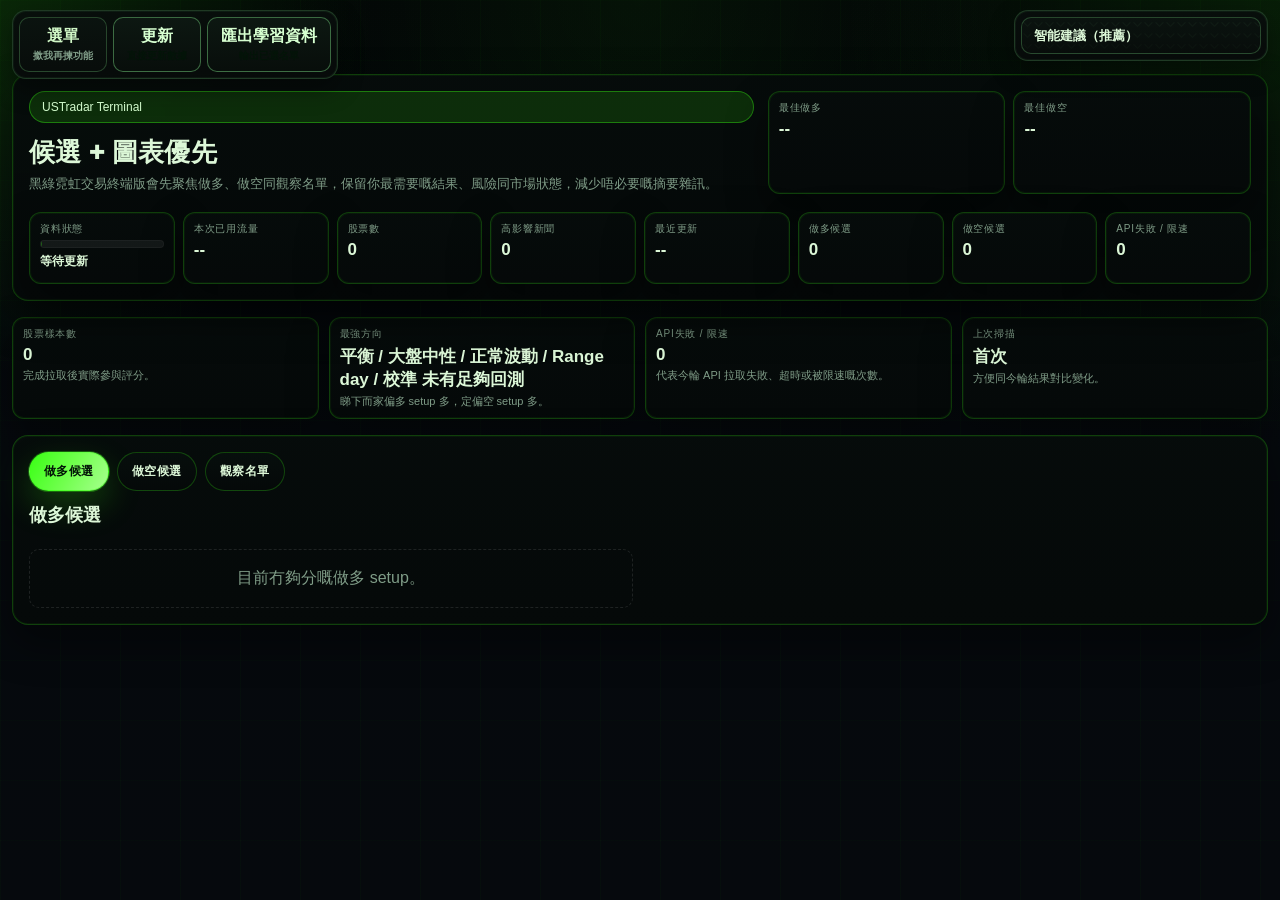
==== commit d1acb0a1: "Show menu actions in a single row layout\n\nMake menu modal wider and render page/settings actions i" ====
--- a/us-trading-dashboard.html
+++ b/us-trading-dashboard.html
@@ -249,7 +249,7 @@
       <div class="modal-grid">
         <section class="card">
           <h2 class="section-title">頁面切換</h2>
-          <div class="menu-section">
+          <div class="menu-section menu-section-row">
             <button class="nav-btn active" id="navScanner">
               股票自動選股器
               <span class="small">自動拉 watchlist 真價量 + 掃描候選</span>
@@ -263,7 +263,7 @@
 
         <section class="card">
           <h2 class="section-title">設定</h2>
-          <div class="menu-section">
+          <div class="menu-section menu-section-row settings-row">
             <button class="menu-btn" id="changePolygonKeyBtn">
               更改 Massive / Polygon Key
               <span class="small">永久保存到本機，用 prompt 貼一次就得</span>
--- a/styles.css
+++ b/styles.css
@@ -1,16 +1,16 @@
     :root{
-      --bg:#030507;
-      --panel:rgba(6,12,10,.94);
-      --panel-2:rgba(9,17,14,.98);
+      --bg:#04070a;
+      --panel:rgba(7,12,10,.94);
+      --panel-2:rgba(10,17,14,.98);
       --line:rgba(57,255,20,.24);
-      --line-strong:rgba(255,46,166,.42);
-      --text:#e9fff4;
-      --muted:#8ea79e;
+      --line-strong:rgba(57,255,20,.42);
+      --text:#dcf7d7;
+      --muted:#7f9c87;
       --orange:#39ff14;
-      --orange-2:#ff2ea6;
+      --orange-2:#9dff7a;
       --up:#39ff14;
-      --down:#ff4fb8;
-      --amber:#ff2ea6;
+      --down:#ff6b6b;
+      --amber:#9dff7a;
       --shadow:0 28px 66px rgba(0,0,0,.56);
       --radius:16px;
     }
@@ -21,7 +21,7 @@
       color:var(--text);
       background:
         radial-gradient(circle at top left, rgba(57,255,20,.14), transparent 24%),
-        radial-gradient(circle at top right, rgba(255,46,166,.12), transparent 28%),
+        radial-gradient(circle at top right, rgba(57,255,20,.10), transparent 28%),
         radial-gradient(circle at 50% 0%, rgba(57,255,20,.06), transparent 34%),
         linear-gradient(180deg, #020406 0%, #05090d 50%, #06090d 100%);
       min-height:100vh;
@@ -312,7 +312,7 @@
       padding:70px 16px 16px;
     }
     .menu-modal .modal-panel{
-      width:min(360px, calc(100vw - 24px));
+      width:min(1360px, calc(100vw - 24px));
       max-height:min(86vh, 900px);
     }
     .modal-panel{
@@ -338,6 +338,25 @@
     }
     .modal-grid{display:grid; gap:14px}
     .menu-section{display:grid; gap:10px}
+    .menu-modal .modal-grid{
+      grid-template-columns:1fr;
+    }
+    .menu-modal .menu-section-row{
+      display:flex;
+      gap:10px;
+      flex-wrap:nowrap;
+      overflow-x:auto;
+      padding-bottom:4px;
+    }
+    .menu-modal .menu-section-row .nav-btn,
+    .menu-modal .menu-section-row .menu-btn{
+      min-width:220px;
+      flex:1 0 220px;
+    }
+    .menu-modal .settings-row .menu-btn{
+      min-width:240px;
+      flex:1 0 240px;
+    }
     .preset-grid{
       display:grid;
       grid-template-columns:repeat(2,1fr);
@@ -583,7 +602,7 @@
     .candidate{
       position:relative;
       overflow:hidden;
-      padding:14px;
+      padding:16px;
     }
     .candidate::before{
       content:"";
@@ -611,7 +630,36 @@
     }
     .candidate-title-wrap{
       display:grid;
+      gap:5px;
+    }
+    .candidate-name{
+      font-size:12px;
+      color:var(--muted);
+      line-height:1.3;
+    }
+    .candidate-meta-row{
+      display:flex;
+      flex-wrap:wrap;
+      align-items:center;
       gap:6px;
+    }
+    .candidate-mode-pill{
+      display:inline-flex;
+      align-items:center;
+      padding:3px 8px;
+      border-radius:999px;
+      font-size:10px;
+      font-weight:900;
+      letter-spacing:.08em;
+      text-transform:uppercase;
+      color:#d9ffd4;
+      border:1px solid rgba(57,255,20,.32);
+      background:rgba(57,255,20,.10);
+    }
+    .candidate-micro{
+      font-size:10px;
+      color:var(--muted);
+      letter-spacing:.04em;
     }
     .candidate-price-stack{
       display:grid;
@@ -625,8 +673,14 @@
       color:#f7f3ff;
     }
     .candidate-subprice{
-      font-size:11px;
-      color:var(--muted);
+      font-size:12px;
+      font-weight:800;
+    }
+    .candidate-subprice.is-up{
+      color:#86ff6b;
+    }
+    .candidate-subprice.is-down{
+      color:#ff7f7f;
     }
     .terminal-chip-row{
       display:flex;
@@ -651,12 +705,12 @@
     }
     .candidate-summary-grid{
       display:grid;
-      grid-template-columns:repeat(3, minmax(0,1fr));
+      grid-template-columns:repeat(4, minmax(0,1fr));
       gap:8px;
       margin-bottom:10px;
     }
     .terminal-metric{
-      padding:10px 11px;
+      padding:11px 12px;
       border-radius:12px;
       background:rgba(255,255,255,.024);
       border:1px solid rgba(255,255,255,.05);
@@ -669,7 +723,7 @@
       margin-bottom:4px;
     }
     .terminal-metric .v{
-      font-size:13px;
+      font-size:14px;
       font-weight:900;
       color:#eef2ff;
     }
@@ -689,8 +743,8 @@
       border-radius:16px;
       border:1px solid rgba(255,255,255,.08);
       background:linear-gradient(180deg, rgba(255,255,255,.03), rgba(255,255,255,.012));
-      padding:10px 10px 12px;
-      min-height:220px;
+      padding:12px 12px 14px;
+      min-height:286px;
       height:auto;
     }
     .chart-head{
@@ -701,17 +755,17 @@
       margin-bottom:8px;
     }
     .chart-title{
-      font-size:14px;
+      font-size:15px;
       font-weight:900;
-      color:#eef2ff;
-      letter-spacing:.10em;
+      color:#d8ffd2;
+      letter-spacing:.12em;
       text-transform:uppercase;
     }
     .chart-subtitle{
-      font-size:10px;
+      font-size:11px;
       color:var(--muted);
       margin-top:2px;
-      letter-spacing:.03em;
+      letter-spacing:.04em;
     }
     .chart-readout{
       display:flex;
@@ -720,9 +774,9 @@
       justify-content:flex-end;
     }
     .chart-pill{
-      padding:5px 8px;
+      padding:6px 9px;
       border-radius:999px;
-      font-size:10px;
+      font-size:11px;
       font-weight:900;
       border:1px solid rgba(255,255,255,.07);
       background:rgba(255,255,255,.03);
@@ -742,7 +796,7 @@
       box-shadow:inset 0 0 0 1px rgba(139,92,246,.08);
     }
     .candidate-chart-plot{
-      height:156px;
+      height:210px;
     }
     .candidate-chart svg{
       display:block;
@@ -787,11 +841,32 @@
       background:rgba(255,255,255,.022);
       border:1px solid rgba(255,255,255,.06);
     }
+    .candidate-facts{
+      display:grid;
+      grid-template-columns:repeat(2, minmax(0,1fr));
+      gap:8px;
+      margin-bottom:10px;
+    }
     .candidate-note{
-      font-size:11px;
-      color:var(--muted);
+      display:grid;
+      gap:4px;
+      padding:9px 10px;
+      border-radius:10px;
+      border:1px solid rgba(57,255,20,.12);
+      background:rgba(57,255,20,.04);
+      margin-bottom:0;
+    }
+    .candidate-note-k{
+      font-size:10px;
+      text-transform:uppercase;
+      letter-spacing:.08em;
+      color:var(--muted);
+      font-weight:800;
+    }
+    .candidate-note-v{
+      font-size:12px;
+      color:#dffbe5;
       line-height:1.35;
-      margin-bottom:8px;
     }
     .ticket-strip{
       display:grid;
@@ -882,6 +957,8 @@
     .reason{
       background:linear-gradient(180deg, rgba(255,255,255,.03), rgba(255,255,255,.02));
       border-color:rgba(255,255,255,.05);
+      font-size:12px;
+      line-height:1.55;
     }
     .news-terminal-bar{
       display:flex;
@@ -1206,6 +1283,15 @@
       .summary-grid{grid-template-columns:repeat(4,1fr)}
       .hero-summary{grid-template-columns:repeat(2,1fr); max-width:none; margin-left:0}
       .candidate-grid{grid-template-columns:repeat(2, minmax(0,1fr))}
+      .menu-modal .menu-section-row{
+        flex-wrap:wrap;
+        overflow:visible;
+      }
+      .menu-modal .menu-section-row .nav-btn,
+      .menu-modal .menu-section-row .menu-btn{
+        min-width:0;
+        flex:1 1 240px;
+      }
     }
     @media (max-width:760px){
       .app{width:min(100% - 16px, 1540px)}
@@ -1217,6 +1303,7 @@
       .hero-summary{grid-template-columns:1fr}
       .candidate-grid,.form-grid,.metrics,.levels,.columns,.preset-grid{grid-template-columns:1fr}
       .candidate-summary-grid{grid-template-columns:1fr 1fr}
+      .candidate-facts{grid-template-columns:1fr}
       .ticket-strip{grid-template-columns:1fr 1fr}
       .deployment-strip{grid-template-columns:1fr 1fr}
       .candidate-primary,.timeline-card{grid-template-columns:1fr}
@@ -1305,8 +1392,8 @@
     ),
     repeating-linear-gradient(
       180deg,
-      rgba(255,46,166,.018) 0,
-      rgba(255,46,166,.018) 1px,
+      rgba(57,255,20,.016) 0,
+      rgba(57,255,20,.016) 1px,
       transparent 1px,
       transparent 60px
     );
@@ -1326,17 +1413,102 @@
 
 .topbar-select{
   box-shadow:0 10px 26px rgba(0,0,0,.26), 0 0 0 1px rgba(57,255,20,.1);
+  border-color:rgba(57,255,20,.24);
+  background-image:
+    linear-gradient(180deg, rgba(7,15,13,.95), rgba(5,9,9,.98)),
+    url("data:image/svg+xml,%3Csvg xmlns='http://www.w3.org/2000/svg' width='12' height='12' viewBox='0 0 12 12'%3E%3Cpath fill='%239dff7a' d='M2.2 4.3 6 8.1l3.8-3.8.9.9L6 9.9 1.3 5.2z'/%3E%3C/svg%3E");
 }
 
 .topbar-select:hover,.menu-launcher:hover,.secondary:hover,.candidate-tab:hover{
   border-color:rgba(57,255,20,.38);
 }
 
-.quick-run-btn,.primary,.candidate-tab.active,.loading-fill{
+.topbar-select:focus{
+  border-color:rgba(57,255,20,.52);
+  box-shadow:0 0 0 3px rgba(57,255,20,.14), 0 10px 26px rgba(0,0,0,.26);
+}
+
+/* Homebrew-like top control bar (Hermes-style compact controls) */
+.topbar-actions,
+.topbar-meta{
+  top:10px;
+  z-index:45;
+}
+
+.topbar-actions{
+  left:12px;
+  gap:6px;
+  padding:6px;
+  border-radius:14px;
+  border:1px solid rgba(74,145,84,.35);
+  background:linear-gradient(180deg, rgba(8,14,12,.94), rgba(7,11,10,.98));
+  box-shadow:0 10px 24px rgba(0,0,0,.36), inset 0 0 0 1px rgba(97,180,103,.08);
+}
+
+.topbar-meta{
+  right:12px;
+  padding:6px;
+  border-radius:14px;
+  border:1px solid rgba(74,145,84,.35);
+  background:linear-gradient(180deg, rgba(8,14,12,.94), rgba(7,11,10,.98));
+  box-shadow:0 10px 24px rgba(0,0,0,.36), inset 0 0 0 1px rgba(97,180,103,.08);
+}
+
+.menu-launcher,
+.quick-run-btn{
+  min-height:44px;
+  border-radius:10px;
+  padding:8px 13px;
+  border:1px solid rgba(96,173,104,.34);
+  background:linear-gradient(180deg, rgba(11,20,16,.95), rgba(8,13,11,.98));
+  color:#cff6c5;
+  box-shadow:none;
+}
+
+.menu-launcher:hover,
+.quick-run-btn:hover{
+  border-color:rgba(120,215,130,.58);
+  box-shadow:0 0 0 1px rgba(120,215,130,.25), 0 8px 20px rgba(25,67,33,.35);
+}
+
+.quick-run-btn,
+.primary{
+  background:linear-gradient(180deg, rgba(13,24,18,.98), rgba(8,14,11,.98));
+  color:#d6ffd0;
+  border-color:rgba(120,215,130,.45);
+}
+
+.menu-launcher .small,
+.quick-run-btn .small{
+  color:#87a98f;
+}
+
+.topbar-select{
+  min-width:240px;
+  width:240px;
+  padding:10px 38px 10px 12px;
+  border-radius:10px;
+  border-color:rgba(96,173,104,.36);
+  background-image:
+    linear-gradient(180deg, rgba(11,20,16,.95), rgba(8,13,11,.98)),
+    url("data:image/svg+xml,%3Csvg xmlns='http://www.w3.org/2000/svg' width='11' height='11' viewBox='0 0 12 12'%3E%3Cpath fill='%2378d782' d='M2.2 4.3 6 8.1l3.8-3.8.9.9L6 9.9 1.3 5.2z'/%3E%3C/svg%3E");
+  box-shadow:none;
+}
+
+.topbar-select:hover{
+  border-color:rgba(120,215,130,.58);
+}
+
+.topbar-select:focus{
+  border-color:rgba(120,215,130,.64);
+  box-shadow:0 0 0 3px rgba(120,215,130,.16);
+}
+
+.candidate-tab.active,.loading-fill{
   color:#031507;
   border-color:rgba(57,255,20,.45);
-  background:linear-gradient(120deg, #39ff14, #8bff69 52%, #ff2ea6 100%);
-  box-shadow:0 0 0 1px rgba(57,255,20,.3), 0 14px 34px rgba(255,46,166,.28);
+  background:linear-gradient(120deg, #39ff14, #72ff4f 52%, #a7ff8f 100%);
+  box-shadow:0 0 0 1px rgba(57,255,20,.3), 0 14px 34px rgba(57,255,20,.22);
 }
 
 .quick-run-btn .small{
@@ -1344,9 +1516,9 @@
 }
 
 .badge,.score-watch,.conviction-high{
-  color:#ffd9f0;
-  border-color:rgba(255,46,166,.4);
-  background:rgba(255,46,166,.16);
+  color:#d6ffd0;
+  border-color:rgba(57,255,20,.38);
+  background:rgba(57,255,20,.14);
 }
 
 .menu-launcher .small,.subtext,.meta,.news-source,.news-summary,.selected-meta{
@@ -1354,12 +1526,17 @@
 }
 
 .candidate.selected{
-  box-shadow:inset 0 0 0 1px rgba(57,255,20,.45), 0 0 0 1px rgba(255,46,166,.2), 0 10px 30px rgba(57,255,20,.14);
+  box-shadow:inset 0 0 0 1px rgba(57,255,20,.45), 0 0 0 1px rgba(57,255,20,.2), 0 10px 30px rgba(57,255,20,.14);
   background:linear-gradient(180deg, rgba(8,20,15,.98), rgba(6,12,11,.99));
 }
 
 .candidate-watch::before{
-  background:linear-gradient(90deg, rgba(255,46,166,.95), rgba(255,46,166,.18));
+  background:linear-gradient(90deg, rgba(57,255,20,.95), rgba(57,255,20,.18));
+}
+
+.candidate-watch .candidate-chart{
+  background:linear-gradient(180deg, rgba(57,255,20,.13), rgba(15,36,22,.30) 58%, rgba(255,255,255,.01));
+  box-shadow:inset 0 0 0 1px rgba(57,255,20,.09);
 }
 
 .ticket-cell.entry{
@@ -1368,8 +1545,8 @@
 }
 
 .ticket-cell.stop{
-  border-color:rgba(255,46,166,.34);
-  background:linear-gradient(180deg, rgba(255,46,166,.16), rgba(255,255,255,.015));
+  border-color:rgba(255,107,107,.34);
+  background:linear-gradient(180deg, rgba(255,107,107,.14), rgba(255,255,255,.015));
 }
 
 .ticket-cell.tp{
@@ -1391,6 +1568,12 @@
   background:rgba(57,255,20,.08);
 }
 
+.score-watch,.conviction-high,.impact-neutral,.pattern-chip.neutral{
+  background:rgba(57,255,20,.14);
+  border-color:rgba(57,255,20,.28);
+  color:#d6ffd0;
+}
+
 a.link{
-  color:#ff67bf;
-}
+  color:#7aff5d;
+}
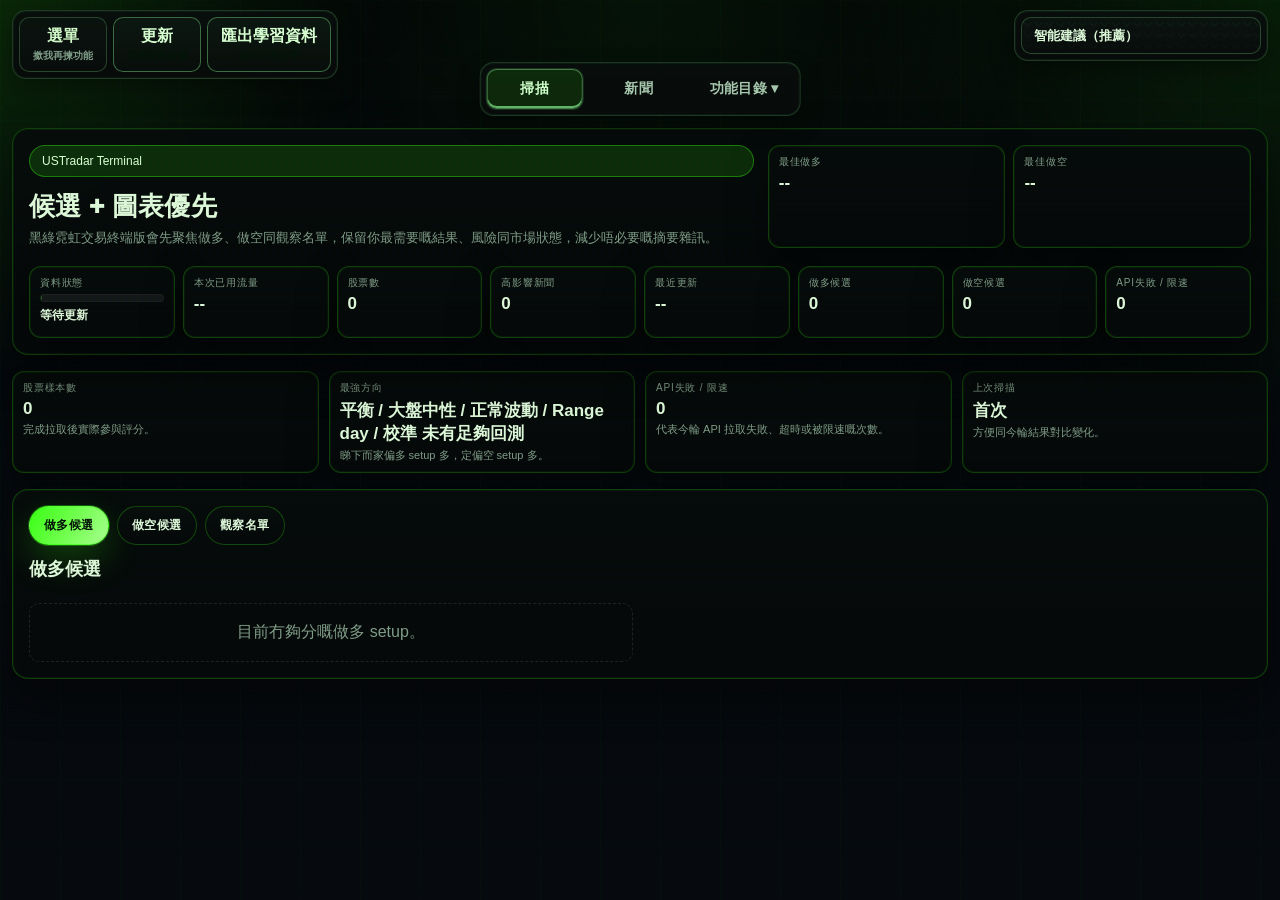
==== commit 30ec6f58: "Add top directory nav with interactive dropdown panel\n\nIntroduce a Hermes-style top menu bar with " ====
--- a/us-trading-dashboard.html
+++ b/us-trading-dashboard.html
@@ -47,6 +47,43 @@
       </optgroup>
     </select>
   </div>
+  <div class="top-directory" id="topDirectory">
+    <button class="dir-item active" id="dirScanner" type="button">掃描</button>
+    <button class="dir-item" id="dirNews" type="button">新聞</button>
+    <button class="dir-item dir-item-has-panel" id="dirTools" type="button" aria-expanded="false">功能目錄 ▾</button>
+  </div>
+  <div class="dir-panel" id="dirToolsPanel" hidden>
+    <div class="dir-panel-grid">
+      <button class="dir-panel-item" id="dirOpenWatchlist" type="button">
+        <span class="dir-panel-title">Watchlist</span>
+        <span class="dir-panel-sub">輸入 ticker 清單並更新數據</span>
+      </button>
+      <button class="dir-panel-item" id="dirOpenRuntime" type="button">
+        <span class="dir-panel-title">運行設定</span>
+        <span class="dir-panel-sub">調整回看範圍與更新節奏</span>
+      </button>
+      <button class="dir-panel-item" id="dirOpenScanner" type="button">
+        <span class="dir-panel-title">掃描條件</span>
+        <span class="dir-panel-sub">調整分數、RVOL、ATR% 與方向</span>
+      </button>
+      <button class="dir-panel-item" id="dirChangePolygonKey" type="button">
+        <span class="dir-panel-title">更改 Massive/Polygon Key</span>
+        <span class="dir-panel-sub">更新本機 API key</span>
+      </button>
+      <button class="dir-panel-item" id="dirChangeFinnhubKey" type="button">
+        <span class="dir-panel-title">更改 minishare 授權碼</span>
+        <span class="dir-panel-sub">更新新聞權限用授權碼</span>
+      </button>
+      <button class="dir-panel-item" id="dirRunNow" type="button">
+        <span class="dir-panel-title">即時更新</span>
+        <span class="dir-panel-sub">立即執行一輪更新</span>
+      </button>
+      <button class="dir-panel-item" id="dirExportSelected" type="button">
+        <span class="dir-panel-title">匯出已選</span>
+        <span class="dir-panel-sub">輸出已勾選圖卡資料</span>
+      </button>
+    </div>
+  </div>
   <div class="app">
     <main class="main">
       <section class="market-strip" style="display:none">
--- a/styles.css
+++ b/styles.css
@@ -30,7 +30,7 @@
     .app{
       width:min(1540px, calc(100% - 24px));
       margin:0 auto;
-      padding:74px 0 30px;
+      padding:128px 0 30px;
     }
     .panel{
       background:linear-gradient(180deg, rgba(16,13,30,.96), rgba(9,10,18,.99));
@@ -59,6 +59,94 @@
       z-index:35;
       display:flex;
       align-items:center;
+    }
+    .top-directory{
+      position:fixed;
+      top:62px;
+      left:50%;
+      transform:translateX(-50%);
+      z-index:44;
+      display:flex;
+      gap:8px;
+      align-items:center;
+      padding:6px;
+      border-radius:14px;
+      border:1px solid rgba(74,145,84,.32);
+      background:linear-gradient(180deg, rgba(8,14,12,.95), rgba(7,11,10,.99));
+      box-shadow:0 10px 22px rgba(0,0,0,.38), inset 0 0 0 1px rgba(97,180,103,.08);
+    }
+    .dir-item{
+      min-height:40px;
+      min-width:96px;
+      padding:8px 14px;
+      border-radius:10px;
+      border:1px solid transparent;
+      background:transparent;
+      color:#a6c7ad;
+      font-size:14px;
+      font-weight:800;
+      letter-spacing:.02em;
+    }
+    .dir-item:hover{
+      color:#ddffd6;
+      border-color:rgba(120,215,130,.35);
+      background:rgba(57,255,20,.10);
+    }
+    .dir-item.active{
+      color:#cfffca;
+      border-color:rgba(120,215,130,.48);
+      box-shadow:inset 0 -2px 0 rgba(120,215,130,.8), 0 0 0 1px rgba(120,215,130,.18);
+      background:rgba(57,255,20,.12);
+    }
+    .dir-panel{
+      position:fixed;
+      top:112px;
+      left:50%;
+      transform:translateX(-50%);
+      z-index:46;
+      width:min(980px, calc(100vw - 24px));
+      border-radius:16px;
+      border:1px solid rgba(74,145,84,.38);
+      background:linear-gradient(180deg, rgba(9,14,12,.985), rgba(7,10,9,.99));
+      box-shadow:0 24px 46px rgba(0,0,0,.45), inset 0 0 0 1px rgba(97,180,103,.08);
+      padding:14px;
+    }
+    .dir-panel[hidden]{
+      display:none;
+    }
+    .dir-panel-grid{
+      display:grid;
+      grid-template-columns:repeat(3, minmax(0,1fr));
+      gap:10px;
+    }
+    .dir-panel-item{
+      text-align:left;
+      border-radius:12px;
+      padding:12px 12px;
+      border:1px solid rgba(96,173,104,.24);
+      background:linear-gradient(180deg, rgba(11,20,16,.9), rgba(8,13,11,.96));
+      color:#d3f0cc;
+      min-height:78px;
+      display:grid;
+      gap:4px;
+      align-content:start;
+      width:100%;
+    }
+    .dir-panel-item:hover{
+      border-color:rgba(120,215,130,.5);
+      box-shadow:0 0 0 1px rgba(120,215,130,.2), 0 8px 20px rgba(25,67,33,.28);
+      background:linear-gradient(180deg, rgba(14,24,18,.95), rgba(9,16,12,.98));
+    }
+    .dir-panel-title{
+      font-size:14px;
+      font-weight:900;
+      color:#d8ffd2;
+    }
+    .dir-panel-sub{
+      font-size:12px;
+      line-height:1.35;
+      color:#88a68f;
+      font-weight:600;
     }
     .topbar-select{
       min-width:200px;
@@ -1292,9 +1380,15 @@
         min-width:0;
         flex:1 1 240px;
       }
+      .dir-panel-grid{
+        grid-template-columns:repeat(2, minmax(0,1fr));
+      }
     }
     @media (max-width:760px){
-      .app{width:min(100% - 16px, 1540px)}
+      .app{
+        width:min(100% - 16px, 1540px);
+        padding-top:172px;
+      }
       .market-strip{grid-template-columns:1fr}
       .stats{grid-template-columns:repeat(2,1fr)}
       .terminal-stats{grid-template-columns:repeat(2, minmax(0,1fr))}
@@ -1321,6 +1415,27 @@
         display:block;
         margin:0 8px 8px;
       }
+      .top-directory{
+        left:10px;
+        right:10px;
+        transform:none;
+        top:62px;
+        justify-content:flex-start;
+        overflow-x:auto;
+      }
+      .dir-item{
+        flex:0 0 auto;
+      }
+      .dir-panel{
+        left:10px;
+        right:10px;
+        width:auto;
+        transform:none;
+        top:108px;
+      }
+      .dir-panel-grid{
+        grid-template-columns:1fr;
+      }
       .topbar-select{min-width:auto; width:100%}
       .menu-launcher,.quick-run-btn{flex:1}
       .modal-panel{padding:14px}
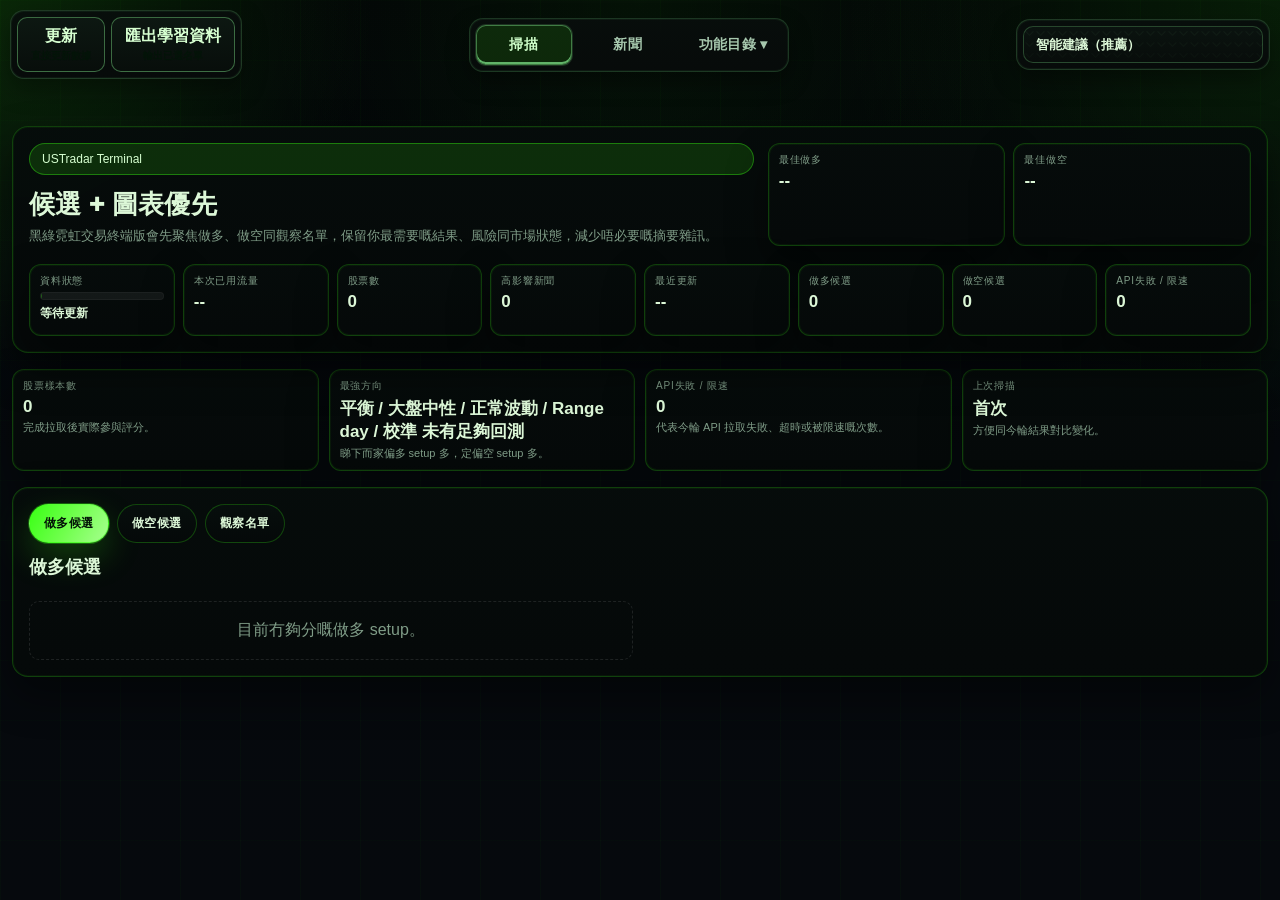
==== commit b8a8f521: "Unify top controls into one horizontal row\n\nRemove left menu button and place update/export, direc" ====
--- a/us-trading-dashboard.html
+++ b/us-trading-dashboard.html
@@ -15,42 +15,40 @@
   <link rel="stylesheet" href="/styles.css" />
 </head>
 <body>
-  <div class="topbar-actions">
-    <button class="menu-launcher" id="openMainMenuBtn">
-      選單
-      <span class="small">撳我再揀功能</span>
-    </button>
-    <button class="quick-run-btn" id="topRunBtn">
-      更新
-      <span class="small">直接更新數據</span>
-    </button>
-    <button class="quick-run-btn" id="topExportBtn">
-      匯出學習資料
-      <span class="small">輸出已選名單</span>
-    </button>
-  </div>
-  <div class="topbar-meta">
-    <select id="quickPresetSelect" class="topbar-select">
-      <optgroup label="推薦">
-        <option value="smart">智能建議（推薦）</option>
-      </optgroup>
-      <optgroup label="通用">
-        <option value="balanced">平衡模式</option>
-        <option value="liquidityFocus">高流動性優先</option>
-      </optgroup>
-      <optgroup label="做多">
-        <option value="steadyLong">穩陣做多</option>
-        <option value="aggressiveBreakout">進取突破</option>
-      </optgroup>
-      <optgroup label="做空">
-        <option value="defensiveShort">防守偏空</option>
-      </optgroup>
-    </select>
-  </div>
-  <div class="top-directory" id="topDirectory">
-    <button class="dir-item active" id="dirScanner" type="button">掃描</button>
-    <button class="dir-item" id="dirNews" type="button">新聞</button>
-    <button class="dir-item dir-item-has-panel" id="dirTools" type="button" aria-expanded="false">功能目錄 ▾</button>
+  <div class="top-control-row">
+    <div class="topbar-actions">
+      <button class="quick-run-btn" id="topRunBtn">
+        更新
+        <span class="small">直接更新數據</span>
+      </button>
+      <button class="quick-run-btn" id="topExportBtn">
+        匯出學習資料
+        <span class="small">輸出已選名單</span>
+      </button>
+    </div>
+    <div class="top-directory" id="topDirectory">
+      <button class="dir-item active" id="dirScanner" type="button">掃描</button>
+      <button class="dir-item" id="dirNews" type="button">新聞</button>
+      <button class="dir-item dir-item-has-panel" id="dirTools" type="button" aria-expanded="false">功能目錄 ▾</button>
+    </div>
+    <div class="topbar-meta">
+      <select id="quickPresetSelect" class="topbar-select">
+        <optgroup label="推薦">
+          <option value="smart">智能建議（推薦）</option>
+        </optgroup>
+        <optgroup label="通用">
+          <option value="balanced">平衡模式</option>
+          <option value="liquidityFocus">高流動性優先</option>
+        </optgroup>
+        <optgroup label="做多">
+          <option value="steadyLong">穩陣做多</option>
+          <option value="aggressiveBreakout">進取突破</option>
+        </optgroup>
+        <optgroup label="做空">
+          <option value="defensiveShort">防守偏空</option>
+        </optgroup>
+      </select>
+    </div>
   </div>
   <div class="dir-panel" id="dirToolsPanel" hidden>
     <div class="dir-panel-grid">
--- a/styles.css
+++ b/styles.css
@@ -30,7 +30,18 @@
     .app{
       width:min(1540px, calc(100% - 24px));
       margin:0 auto;
-      padding:128px 0 30px;
+      padding:126px 0 30px;
+    }
+    .top-control-row{
+      position:fixed;
+      top:10px;
+      left:10px;
+      right:10px;
+      z-index:48;
+      display:flex;
+      align-items:center;
+      justify-content:space-between;
+      gap:10px;
     }
     .panel{
       background:linear-gradient(180deg, rgba(16,13,30,.96), rgba(9,10,18,.99));
@@ -44,28 +55,22 @@
       gap:16px;
     }
     .topbar-actions{
-      position:fixed;
-      top:16px;
-      left:16px;
-      z-index:35;
+      position:static;
+      z-index:auto;
       display:flex;
       gap:8px;
       align-items:flex-start;
     }
     .topbar-meta{
-      position:fixed;
-      top:16px;
-      right:16px;
-      z-index:35;
+      position:static;
+      z-index:auto;
       display:flex;
       align-items:center;
     }
     .top-directory{
-      position:fixed;
-      top:62px;
-      left:50%;
-      transform:translateX(-50%);
-      z-index:44;
+      position:static;
+      transform:none;
+      z-index:auto;
       display:flex;
       gap:8px;
       align-items:center;
@@ -100,7 +105,7 @@
     }
     .dir-panel{
       position:fixed;
-      top:112px;
+      top:66px;
       left:50%;
       transform:translateX(-50%);
       z-index:46;
@@ -1387,7 +1392,7 @@
     @media (max-width:760px){
       .app{
         width:min(100% - 16px, 1540px);
-        padding-top:172px;
+        padding-top:144px;
       }
       .market-strip{grid-template-columns:1fr}
       .stats{grid-template-columns:repeat(2,1fr)}
@@ -1409,30 +1414,18 @@
       .candidate-top,.news-top,.alert-top{flex-direction:column}
       .modal{padding:10px}
       .menu-modal{padding:62px 10px 10px}
-      .topbar-actions{left:10px; right:10px; gap:8px}
-      .topbar-meta{
-        position:static;
-        display:block;
-        margin:0 8px 8px;
+      .top-control-row{
+        left:8px;
+        right:8px;
+        gap:8px;
+        flex-wrap:wrap;
+        justify-content:flex-start;
       }
-      .top-directory{
-        left:10px;
-        right:10px;
-        transform:none;
-        top:62px;
-        justify-content:flex-start;
-        overflow-x:auto;
-      }
-      .dir-item{
-        flex:0 0 auto;
-      }
-      .dir-panel{
-        left:10px;
-        right:10px;
-        width:auto;
-        transform:none;
-        top:108px;
-      }
+      .topbar-actions{gap:8px}
+      .topbar-meta{display:block}
+      .top-directory{justify-content:flex-start; overflow-x:auto;}
+      .dir-item{flex:0 0 auto;}
+      .dir-panel{left:10px; right:10px; width:auto; transform:none; top:100px;}
       .dir-panel-grid{
         grid-template-columns:1fr;
       }
@@ -1544,14 +1537,7 @@
 }
 
 /* Homebrew-like top control bar (Hermes-style compact controls) */
-.topbar-actions,
-.topbar-meta{
-  top:10px;
-  z-index:45;
-}
-
 .topbar-actions{
-  left:12px;
   gap:6px;
   padding:6px;
   border-radius:14px;
@@ -1561,7 +1547,6 @@
 }
 
 .topbar-meta{
-  right:12px;
   padding:6px;
   border-radius:14px;
   border:1px solid rgba(74,145,84,.35);
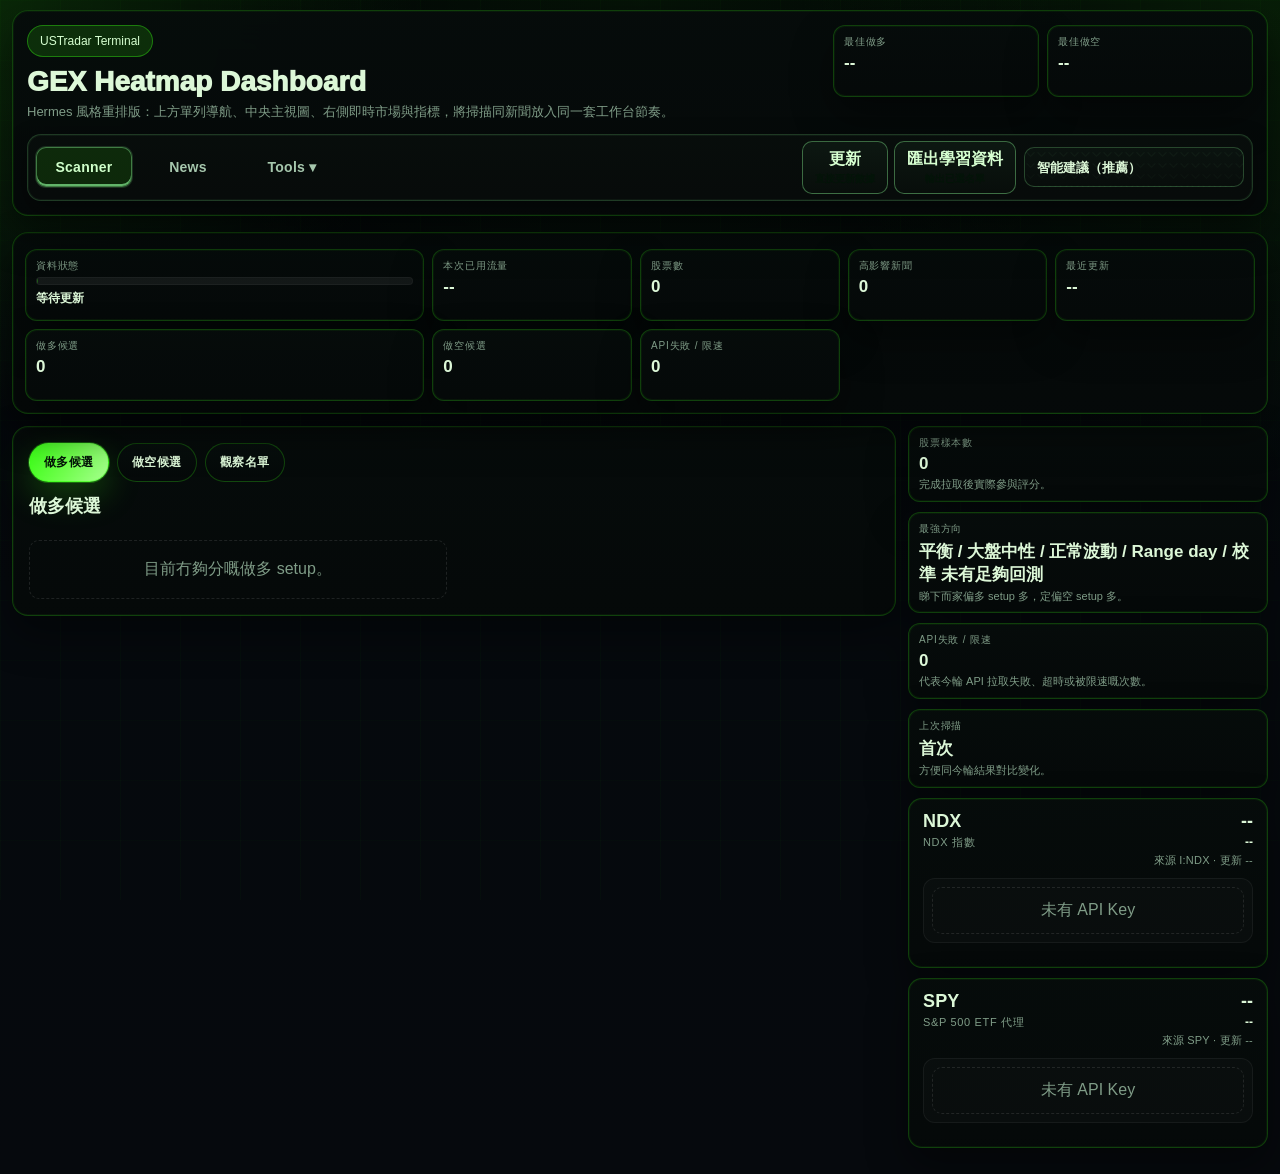
==== commit 795f7c85: "Rebuild dashboard into Hermes-style layout Co-authored-by: Copilot App <223556219+Copilot@users.nore" ====
--- a/us-trading-dashboard.html
+++ b/us-trading-dashboard.html
@@ -15,118 +15,94 @@
   <link rel="stylesheet" href="/styles.css" />
 </head>
 <body>
-  <div class="top-control-row">
-    <div class="topbar-actions">
-      <button class="quick-run-btn" id="topRunBtn">
-        更新
-        <span class="small">直接更新數據</span>
-      </button>
-      <button class="quick-run-btn" id="topExportBtn">
-        匯出學習資料
-        <span class="small">輸出已選名單</span>
-      </button>
+  <div class="hermes-shell">
+    <header class="hermes-header panel">
+      <div class="hermes-brand-row">
+        <div class="hermes-brand">
+          <div class="badge">USTradar Terminal</div>
+          <h1 class="hermes-title">GEX Heatmap Dashboard</h1>
+          <p class="terminal-subtitle">Hermes 風格重排版：上方單列導航、中央主視圖、右側即時市場與指標，將掃描同新聞放入同一套工作台節奏。</p>
+        </div>
+        <div class="hero-summary hermes-hero-summary">
+          <div class="mini"><div class="k">最佳做多</div><div class="v" id="bestLongTicker">--</div></div>
+          <div class="mini"><div class="k">最佳做空</div><div class="v" id="bestShortTicker">--</div></div>
+        </div>
+      </div>
+
+      <div class="top-control-row">
+        <div class="top-directory" id="topDirectory">
+          <button class="dir-item active" id="dirScanner" type="button">Scanner</button>
+          <button class="dir-item" id="dirNews" type="button">News</button>
+          <button class="dir-item dir-item-has-panel" id="dirTools" type="button" aria-expanded="false">Tools ▾</button>
+        </div>
+        <div class="topbar-actions">
+          <button class="quick-run-btn" id="topRunBtn" type="button">
+            更新
+            <span class="small">直接更新數據</span>
+          </button>
+          <button class="quick-run-btn" id="topExportBtn" type="button">
+            匯出學習資料
+            <span class="small">輸出已選名單</span>
+          </button>
+        </div>
+        <div class="topbar-meta">
+          <select id="quickPresetSelect" class="topbar-select">
+            <optgroup label="推薦">
+              <option value="smart">智能建議（推薦）</option>
+            </optgroup>
+            <optgroup label="通用">
+              <option value="balanced">平衡模式</option>
+              <option value="liquidityFocus">高流動性優先</option>
+            </optgroup>
+            <optgroup label="做多">
+              <option value="steadyLong">穩陣做多</option>
+              <option value="aggressiveBreakout">進取突破</option>
+            </optgroup>
+            <optgroup label="做空">
+              <option value="defensiveShort">防守偏空</option>
+            </optgroup>
+          </select>
+        </div>
+      </div>
+
+    </header>
+
+    <div class="dir-panel" id="dirToolsPanel" hidden>
+      <div class="dir-panel-grid">
+        <button class="dir-panel-item" id="dirOpenWatchlist" type="button">
+          <span class="dir-panel-title">Watchlist</span>
+          <span class="dir-panel-sub">輸入 ticker 清單並更新數據</span>
+        </button>
+        <button class="dir-panel-item" id="dirOpenRuntime" type="button">
+          <span class="dir-panel-title">運行設定</span>
+          <span class="dir-panel-sub">調整回看範圍與更新節奏</span>
+        </button>
+        <button class="dir-panel-item" id="dirOpenScanner" type="button">
+          <span class="dir-panel-title">掃描條件</span>
+          <span class="dir-panel-sub">調整分數、RVOL、ATR% 與方向</span>
+        </button>
+        <button class="dir-panel-item" id="dirChangePolygonKey" type="button">
+          <span class="dir-panel-title">更改 Massive/Polygon Key</span>
+          <span class="dir-panel-sub">更新本機 API key</span>
+        </button>
+        <button class="dir-panel-item" id="dirChangeFinnhubKey" type="button">
+          <span class="dir-panel-title">更改 minishare 授權碼</span>
+          <span class="dir-panel-sub">更新新聞權限用授權碼</span>
+        </button>
+        <button class="dir-panel-item" id="dirRunNow" type="button">
+          <span class="dir-panel-title">即時更新</span>
+          <span class="dir-panel-sub">立即執行一輪更新</span>
+        </button>
+        <button class="dir-panel-item" id="dirExportSelected" type="button">
+          <span class="dir-panel-title">匯出已選</span>
+          <span class="dir-panel-sub">輸出已勾選圖卡資料</span>
+        </button>
+      </div>
     </div>
-    <div class="top-directory" id="topDirectory">
-      <button class="dir-item active" id="dirScanner" type="button">掃描</button>
-      <button class="dir-item" id="dirNews" type="button">新聞</button>
-      <button class="dir-item dir-item-has-panel" id="dirTools" type="button" aria-expanded="false">功能目錄 ▾</button>
-    </div>
-    <div class="topbar-meta">
-      <select id="quickPresetSelect" class="topbar-select">
-        <optgroup label="推薦">
-          <option value="smart">智能建議（推薦）</option>
-        </optgroup>
-        <optgroup label="通用">
-          <option value="balanced">平衡模式</option>
-          <option value="liquidityFocus">高流動性優先</option>
-        </optgroup>
-        <optgroup label="做多">
-          <option value="steadyLong">穩陣做多</option>
-          <option value="aggressiveBreakout">進取突破</option>
-        </optgroup>
-        <optgroup label="做空">
-          <option value="defensiveShort">防守偏空</option>
-        </optgroup>
-      </select>
-    </div>
-  </div>
-  <div class="dir-panel" id="dirToolsPanel" hidden>
-    <div class="dir-panel-grid">
-      <button class="dir-panel-item" id="dirOpenWatchlist" type="button">
-        <span class="dir-panel-title">Watchlist</span>
-        <span class="dir-panel-sub">輸入 ticker 清單並更新數據</span>
-      </button>
-      <button class="dir-panel-item" id="dirOpenRuntime" type="button">
-        <span class="dir-panel-title">運行設定</span>
-        <span class="dir-panel-sub">調整回看範圍與更新節奏</span>
-      </button>
-      <button class="dir-panel-item" id="dirOpenScanner" type="button">
-        <span class="dir-panel-title">掃描條件</span>
-        <span class="dir-panel-sub">調整分數、RVOL、ATR% 與方向</span>
-      </button>
-      <button class="dir-panel-item" id="dirChangePolygonKey" type="button">
-        <span class="dir-panel-title">更改 Massive/Polygon Key</span>
-        <span class="dir-panel-sub">更新本機 API key</span>
-      </button>
-      <button class="dir-panel-item" id="dirChangeFinnhubKey" type="button">
-        <span class="dir-panel-title">更改 minishare 授權碼</span>
-        <span class="dir-panel-sub">更新新聞權限用授權碼</span>
-      </button>
-      <button class="dir-panel-item" id="dirRunNow" type="button">
-        <span class="dir-panel-title">即時更新</span>
-        <span class="dir-panel-sub">立即執行一輪更新</span>
-      </button>
-      <button class="dir-panel-item" id="dirExportSelected" type="button">
-        <span class="dir-panel-title">匯出已選</span>
-        <span class="dir-panel-sub">輸出已勾選圖卡資料</span>
-      </button>
-    </div>
-  </div>
-  <div class="app">
-    <main class="main">
-      <section class="market-strip" style="display:none">
-        <article class="market-card">
-          <div class="market-head">
-            <div>
-              <div class="market-title" id="marketNqTitle">NDX</div>
-              <div class="market-sub" id="marketNqSub">Nasdaq 100 指數</div>
-            </div>
-            <div class="market-price">
-              <div class="market-last" id="marketNqPrice">--</div>
-              <div class="market-change" id="marketNqChange">--</div>
-              <div class="market-updated" id="marketNqUpdated">更新 --</div>
-            </div>
-          </div>
-          <div class="market-chart" id="marketNqChart"></div>
-        </article>
-        <article class="market-card">
-          <div class="market-head">
-            <div>
-              <div class="market-title" id="marketSpxTitle">SPY</div>
-              <div class="market-sub" id="marketSpxSub">S&P 500 ETF 代理</div>
-            </div>
-            <div class="market-price">
-              <div class="market-last" id="marketSpxPrice">--</div>
-              <div class="market-change" id="marketSpxChange">--</div>
-              <div class="market-updated" id="marketSpxUpdated">更新 --</div>
-            </div>
-          </div>
-          <div class="market-chart" id="marketSpxChart"></div>
-        </article>
-      </section>
-      <section class="hero panel terminal-hero">
-        <div class="terminal-head">
-          <div class="terminal-copy">
-            <div class="badge">USTradar Terminal</div>
-            <div class="terminal-title">候選 + 圖表優先</div>
-            <div class="terminal-subtitle">黑綠霓虹交易終端版會先聚焦做多、做空同觀察名單，保留你最需要嘅結果、風險同市場狀態，減少唔必要嘅摘要雜訊。</div>
-          </div>
-          <div class="hero-summary">
-            <div class="mini"><div class="k">最佳做多</div><div class="v" id="bestLongTicker">--</div></div>
-            <div class="mini"><div class="k">最佳做空</div><div class="v" id="bestShortTicker">--</div></div>
-          </div>
-        </div>
-        <div>
+
+    <div class="app hermes-app">
+      <main class="main hermes-main">
+        <section class="hero panel terminal-hero hermes-status-panel">
           <div class="stats terminal-stats">
             <div class="stat">
               <div class="k">資料狀態</div>
@@ -144,115 +120,158 @@
             <div class="stat"><div class="k">API失敗 / 限速</div><div class="v" id="heroErrors">0</div></div>
             <div class="stat hide-noise"><div class="k">高影響新聞</div><div class="v" id="heroAlerts">0</div></div>
           </div>
-        </div>
-      </section>
-
-      <section class="page active" id="pageScanner">
-        <div class="analysis-grid">
-          <div class="analysis-box">
-            <div class="label">股票樣本數</div>
-            <div class="value" id="sampleCount">0</div>
-            <div class="subtext">完成拉取後實際參與評分。</div>
-          </div>
-          <div class="analysis-box">
-            <div class="label">最強方向</div>
-            <div class="value" id="dominantBias">--</div>
-            <div class="subtext">睇下而家偏多 setup 多，定偏空 setup 多。</div>
-          </div>
-          <div class="analysis-box">
-            <div class="label">API失敗 / 限速</div>
-            <div class="value" id="errorCount">0</div>
-            <div class="subtext">代表今輪 API 拉取失敗、超時或被限速嘅次數。</div>
-          </div>
-          <div class="analysis-box">
-            <div class="label">上次掃描</div>
-            <div class="value" id="previousScanTime">--</div>
-            <div class="subtext">方便同今輪結果對比變化。</div>
-          </div>
-        </div>
-
-        <div class="scanner-shell">
-          <div class="list-card">
-            <div class="candidate-tabs">
-              <button class="candidate-tab active" id="scannerTabLong">做多候選</button>
-              <button class="candidate-tab" id="scannerTabShort">做空候選</button>
-              <button class="candidate-tab" id="scannerTabWatch">觀察名單</button>
-            </div>
-            <div class="scanner-panels">
-              <div class="scanner-panel active" id="scannerPanelLong">
-                <h2 class="section-title">做多候選</h2>
-                <div id="longGrid" class="candidate-grid"></div>
+        </section>
+
+        <section class="page active" id="pageScanner">
+          <div class="hermes-page-grid">
+            <div class="hermes-primary-column">
+              <div class="scanner-shell">
+                <div class="list-card">
+                  <div class="candidate-tabs">
+                    <button class="candidate-tab active" id="scannerTabLong" type="button">做多候選</button>
+                    <button class="candidate-tab" id="scannerTabShort" type="button">做空候選</button>
+                    <button class="candidate-tab" id="scannerTabWatch" type="button">觀察名單</button>
+                  </div>
+                  <div class="scanner-panels">
+                    <div class="scanner-panel active" id="scannerPanelLong">
+                      <h2 class="section-title">做多候選</h2>
+                      <div id="longGrid" class="candidate-grid"></div>
+                    </div>
+                    <div class="scanner-panel" id="scannerPanelShort">
+                      <h2 class="section-title">做空候選</h2>
+                      <div id="shortGrid" class="candidate-grid"></div>
+                    </div>
+                    <div class="scanner-panel" id="scannerPanelWatch">
+                      <h2 class="section-title">觀察名單</h2>
+                      <div id="watchGrid" class="candidate-grid"></div>
+                    </div>
+                  </div>
+                </div>
               </div>
-              <div class="scanner-panel" id="scannerPanelShort">
-                <h2 class="section-title">做空候選</h2>
-                <div id="shortGrid" class="candidate-grid"></div>
+            </div>
+
+            <aside class="hermes-side-column">
+              <div class="analysis-grid hermes-kpi-grid">
+                <div class="analysis-box">
+                  <div class="label">股票樣本數</div>
+                  <div class="value" id="sampleCount">0</div>
+                  <div class="subtext">完成拉取後實際參與評分。</div>
+                </div>
+                <div class="analysis-box">
+                  <div class="label">最強方向</div>
+                  <div class="value" id="dominantBias">--</div>
+                  <div class="subtext">睇下而家偏多 setup 多，定偏空 setup 多。</div>
+                </div>
+                <div class="analysis-box">
+                  <div class="label">API失敗 / 限速</div>
+                  <div class="value" id="errorCount">0</div>
+                  <div class="subtext">代表今輪 API 拉取失敗、超時或被限速嘅次數。</div>
+                </div>
+                <div class="analysis-box">
+                  <div class="label">上次掃描</div>
+                  <div class="value" id="previousScanTime">--</div>
+                  <div class="subtext">方便同今輪結果對比變化。</div>
+                </div>
               </div>
-              <div class="scanner-panel" id="scannerPanelWatch">
-                <h2 class="section-title">觀察名單</h2>
-                <div id="watchGrid" class="candidate-grid"></div>
+
+              <section class="market-strip">
+                <article class="market-card">
+                  <div class="market-head">
+                    <div>
+                      <div class="market-title" id="marketNqTitle">NDX</div>
+                      <div class="market-sub" id="marketNqSub">Nasdaq 100 指數</div>
+                    </div>
+                    <div class="market-price">
+                      <div class="market-last" id="marketNqPrice">--</div>
+                      <div class="market-change" id="marketNqChange">--</div>
+                      <div class="market-updated" id="marketNqUpdated">更新 --</div>
+                    </div>
+                  </div>
+                  <div class="market-chart" id="marketNqChart"></div>
+                </article>
+                <article class="market-card">
+                  <div class="market-head">
+                    <div>
+                      <div class="market-title" id="marketSpxTitle">SPY</div>
+                      <div class="market-sub" id="marketSpxSub">S&P 500 ETF 代理</div>
+                    </div>
+                    <div class="market-price">
+                      <div class="market-last" id="marketSpxPrice">--</div>
+                      <div class="market-change" id="marketSpxChange">--</div>
+                      <div class="market-updated" id="marketSpxUpdated">更新 --</div>
+                    </div>
+                  </div>
+                  <div class="market-chart" id="marketSpxChart"></div>
+                </article>
+              </section>
+            </aside>
+          </div>
+        </section>
+
+        <section class="page" id="pageNews">
+          <div class="hermes-page-grid">
+            <div class="hermes-primary-column">
+              <div class="list-card">
+                <h2 class="section-title">新聞分類日程表</h2>
+                <div class="news-terminal-bar">
+                  <div class="news-terminal-controls">
+                  <div class="tag" style="display:flex; align-items:center; gap:10px;">
+                    <span style="font-weight:900;">篩選</span>
+                    <select id="newsFilterMode" class="topbar-select" style="min-width:160px;">
+                      <option value="watchlist_only">只顯示 watchlist</option>
+                      <option value="us_only" selected>只顯示影響美股</option>
+                      <option value="high_only">只顯示高影響</option>
+                      <option value="all">顯示全部</option>
+                    </select>
+                  </div>
+                  <div class="tag" style="display:flex; align-items:center; gap:10px;">
+                    <span style="font-weight:900;">搜尋</span>
+                    <input id="newsSearch" class="mono" placeholder="ticker / 關鍵字（例：AAPL 或 NVDA,AMD）" style="width:min(420px, 62vw); padding:8px 10px; border-radius:10px; border:1px solid rgba(255,255,255,.10); background:rgba(255,255,255,.03); color:#e8eef7;" />
+                  </div>
+                  <label class="tag" style="display:flex; align-items:center; gap:10px; cursor:pointer;">
+                    <input id="newsPinHighToggle" type="checkbox" checked style="accent-color:#38bdf8; transform:scale(1.05);" />
+                    <span style="font-weight:900;">高影響置頂</span>
+                  </label>
+                  <label class="tag" style="display:flex; align-items:center; gap:10px; cursor:pointer;">
+                    <input id="newsCompactToggle" type="checkbox" checked style="accent-color:#38bdf8; transform:scale(1.05);" />
+                    <span style="font-weight:900;">簡化文字（點入睇詳細）</span>
+                  </label>
+                  </div>
+                </div>
+                <div class="subtext" style="margin:-6px 0 12px;">提示：撳任何一條新聞可以彈出詳細內容；高影響會用藍色發光星星標示。</div>
+                <div id="alertsGrid" class="news-calendar"></div>
               </div>
             </div>
-          </div>
-        </div>
-      </section>
-
-      <section class="page" id="pageNews">
-        <div class="analysis-grid">
-          <div class="analysis-box">
-            <div class="label">全新聞數</div>
-            <div class="value" id="importantCount">0</div>
-            <div class="subtext">公司新聞同市場新聞合併後總數。</div>
-          </div>
-          <div class="analysis-box">
-            <div class="label">高影響新聞</div>
-            <div class="value" id="companyNewsCount">0</div>
-            <div class="subtext">重點先睇呢批。</div>
-          </div>
-          <div class="analysis-box">
-            <div class="label">受影響股票</div>
-            <div class="value" id="marketNewsCount">0</div>
-            <div class="subtext">今輪新聞涉及到幾多隻股票。</div>
-          </div>
-        </div>
-
-        <div class="list-card">
-          <h2 class="section-title">新聞分類日程表</h2>
-          <div class="news-terminal-bar">
-            <div class="news-terminal-controls">
-            <div class="tag" style="display:flex; align-items:center; gap:10px;">
-              <span style="font-weight:900;">篩選</span>
-              <select id="newsFilterMode" class="topbar-select" style="min-width:160px;">
-                <option value="watchlist_only">只顯示 watchlist</option>
-                <option value="us_only" selected>只顯示影響美股</option>
-                <option value="high_only">只顯示高影響</option>
-                <option value="all">顯示全部</option>
-              </select>
-            </div>
-            <div class="tag" style="display:flex; align-items:center; gap:10px;">
-              <span style="font-weight:900;">搜尋</span>
-              <input id="newsSearch" class="mono" placeholder="ticker / 關鍵字（例：AAPL 或 NVDA,AMD）" style="width:min(420px, 62vw); padding:8px 10px; border-radius:10px; border:1px solid rgba(255,255,255,.10); background:rgba(255,255,255,.03); color:#e8eef7;" />
-            </div>
-            <label class="tag" style="display:flex; align-items:center; gap:10px; cursor:pointer;">
-              <input id="newsPinHighToggle" type="checkbox" checked style="accent-color:#38bdf8; transform:scale(1.05);" />
-              <span style="font-weight:900;">高影響置頂</span>
-            </label>
-            <label class="tag" style="display:flex; align-items:center; gap:10px; cursor:pointer;">
-              <input id="newsCompactToggle" type="checkbox" checked style="accent-color:#38bdf8; transform:scale(1.05);" />
-              <span style="font-weight:900;">簡化文字（點入睇詳細）</span>
-            </label>
-            </div>
-          </div>
-          <div class="subtext" style="margin:-6px 0 12px;">提示：撳任何一條新聞可以彈出詳細內容；高影響會用藍色發光星星標示。</div>
-          <div id="alertsGrid" class="news-calendar"></div>
-        </div>
-
-        <div class="snapshot" hidden>
-          <h2 class="section-title">新聞原始 / 整理結果</h2>
-          <div id="tagRow" class="tag-row"></div>
-          <pre id="jsonPreview"></pre>
-        </div>
-      </section>
-    </main>
+
+            <aside class="hermes-side-column">
+              <div class="analysis-grid hermes-kpi-grid">
+                <div class="analysis-box">
+                  <div class="label">全新聞數</div>
+                  <div class="value" id="importantCount">0</div>
+                  <div class="subtext">公司新聞同市場新聞合併後總數。</div>
+                </div>
+                <div class="analysis-box">
+                  <div class="label">高影響新聞</div>
+                  <div class="value" id="companyNewsCount">0</div>
+                  <div class="subtext">重點先睇呢批。</div>
+                </div>
+                <div class="analysis-box">
+                  <div class="label">受影響股票</div>
+                  <div class="value" id="marketNewsCount">0</div>
+                  <div class="subtext">今輪新聞涉及到幾多隻股票。</div>
+                </div>
+              </div>
+            </aside>
+          </div>
+
+          <div class="snapshot" hidden>
+            <h2 class="section-title">新聞原始 / 整理結果</h2>
+            <div id="tagRow" class="tag-row"></div>
+            <pre id="jsonPreview"></pre>
+          </div>
+        </section>
+      </main>
+    </div>
   </div>
 
   <div class="modal" id="newsModal" aria-hidden="true">
--- a/styles.css
+++ b/styles.css
@@ -35,13 +35,19 @@
     .top-control-row{
       position:fixed;
       top:10px;
-      left:10px;
-      right:10px;
+      left:50%;
+      transform:translateX(-50%);
       z-index:48;
       display:flex;
       align-items:center;
-      justify-content:space-between;
+      justify-content:center;
       gap:10px;
+      width:max-content;
+      max-width:calc(100vw - 20px);
+      padding:0 6px;
+      overflow-x:auto;
+      overflow-y:hidden;
+      white-space:nowrap;
     }
     .panel{
       background:linear-gradient(180deg, rgba(16,13,30,.96), rgba(9,10,18,.99));
@@ -60,12 +66,14 @@
       display:flex;
       gap:8px;
       align-items:flex-start;
+      flex:0 0 auto;
     }
     .topbar-meta{
       position:static;
       z-index:auto;
       display:flex;
       align-items:center;
+      flex:0 0 auto;
     }
     .top-directory{
       position:static;
@@ -79,6 +87,7 @@
       border:1px solid rgba(74,145,84,.32);
       background:linear-gradient(180deg, rgba(8,14,12,.95), rgba(7,11,10,.99));
       box-shadow:0 10px 22px rgba(0,0,0,.38), inset 0 0 0 1px rgba(97,180,103,.08);
+      flex:0 0 auto;
     }
     .dir-item{
       min-height:40px;
@@ -1415,22 +1424,23 @@
       .modal{padding:10px}
       .menu-modal{padding:62px 10px 10px}
       .top-control-row{
-        left:8px;
-        right:8px;
+        left:50%;
+        transform:translateX(-50%);
         gap:8px;
-        flex-wrap:wrap;
-        justify-content:flex-start;
+        flex-wrap:nowrap;
+        justify-content:center;
+        max-width:calc(100vw - 12px);
       }
       .topbar-actions{gap:8px}
-      .topbar-meta{display:block}
-      .top-directory{justify-content:flex-start; overflow-x:auto;}
+      .topbar-meta{display:flex}
+      .top-directory{justify-content:flex-start; overflow-x:visible;}
       .dir-item{flex:0 0 auto;}
       .dir-panel{left:10px; right:10px; width:auto; transform:none; top:100px;}
       .dir-panel-grid{
         grid-template-columns:1fr;
       }
-      .topbar-select{min-width:auto; width:100%}
-      .menu-launcher,.quick-run-btn{flex:1}
+      .topbar-select{min-width:180px; width:180px}
+      .menu-launcher,.quick-run-btn{flex:0 0 auto}
       .modal-panel{padding:14px}
       .modal-head{flex-direction:column}
     }
@@ -1537,28 +1547,42 @@
 }
 
 /* Homebrew-like top control bar (Hermes-style compact controls) */
+.top-control-row{
+  gap:8px;
+  padding:6px 8px;
+  border-radius:14px;
+  border:1px solid rgba(74,145,84,.35);
+  background:linear-gradient(180deg, rgba(8,14,12,.95), rgba(7,11,10,.99));
+  box-shadow:0 10px 24px rgba(0,0,0,.36), inset 0 0 0 1px rgba(97,180,103,.08);
+}
+
 .topbar-actions{
   gap:6px;
-  padding:6px;
-  border-radius:14px;
-  border:1px solid rgba(74,145,84,.35);
-  background:linear-gradient(180deg, rgba(8,14,12,.94), rgba(7,11,10,.98));
-  box-shadow:0 10px 24px rgba(0,0,0,.36), inset 0 0 0 1px rgba(97,180,103,.08);
+  padding:0;
+  border:none;
+  background:transparent;
+  box-shadow:none;
 }
 
 .topbar-meta{
-  padding:6px;
-  border-radius:14px;
-  border:1px solid rgba(74,145,84,.35);
-  background:linear-gradient(180deg, rgba(8,14,12,.94), rgba(7,11,10,.98));
-  box-shadow:0 10px 24px rgba(0,0,0,.36), inset 0 0 0 1px rgba(97,180,103,.08);
+  padding:0;
+  border:none;
+  background:transparent;
+  box-shadow:none;
+}
+
+.top-directory{
+  padding:0;
+  border:none;
+  background:transparent;
+  box-shadow:none;
 }
 
 .menu-launcher,
 .quick-run-btn{
-  min-height:44px;
+  min-height:40px;
   border-radius:10px;
-  padding:8px 13px;
+  padding:7px 12px;
   border:1px solid rgba(96,173,104,.34);
   background:linear-gradient(180deg, rgba(11,20,16,.95), rgba(8,13,11,.98));
   color:#cff6c5;
@@ -1584,9 +1608,10 @@
 }
 
 .topbar-select{
-  min-width:240px;
-  width:240px;
-  padding:10px 38px 10px 12px;
+  min-width:220px;
+  width:220px;
+  height:40px;
+  padding:8px 34px 8px 12px;
   border-radius:10px;
   border-color:rgba(96,173,104,.36);
   background-image:
@@ -1677,3 +1702,178 @@
 a.link{
   color:#7aff5d;
 }
+
+/* v28: Hermes-like full page structure */
+.hermes-shell{
+  width:min(1540px, calc(100% - 24px));
+  margin:10px auto 0;
+  position:relative;
+}
+
+.hermes-header{
+  position:sticky;
+  top:8px;
+  z-index:52;
+  padding:14px;
+  display:grid;
+  gap:12px;
+}
+
+.hermes-brand-row{
+  display:flex;
+  justify-content:space-between;
+  gap:12px;
+  align-items:flex-start;
+}
+
+.hermes-brand{
+  min-width:0;
+}
+
+.hermes-title{
+  margin:2px 0 6px;
+  font-size:28px;
+  line-height:1.05;
+}
+
+.hermes-hero-summary{
+  width:min(420px, 44%);
+}
+
+.hermes-header .top-control-row{
+  position:static;
+  top:auto;
+  left:auto;
+  transform:none;
+  z-index:auto;
+  width:100%;
+  max-width:none;
+  justify-content:space-between;
+  overflow:visible;
+  white-space:normal;
+  margin:0;
+}
+
+.hermes-header .top-directory{
+  flex:1 1 auto;
+}
+
+.hermes-header .topbar-actions{
+  flex:0 0 auto;
+}
+
+.ghost-nav{
+  display:none;
+}
+
+.hermes-shell .dir-panel{
+  position:absolute;
+  top:138px;
+  left:50%;
+  transform:translateX(-50%);
+  z-index:54;
+}
+
+.hermes-app.app{
+  width:100%;
+  margin:0;
+  padding:16px 0 26px;
+}
+
+.hermes-main{
+  gap:12px;
+}
+
+.hermes-status-panel{
+  padding:12px;
+}
+
+.hermes-status-panel .terminal-stats{
+  grid-template-columns:2fr repeat(4, minmax(0,1fr));
+}
+
+.hermes-page-grid{
+  display:grid;
+  grid-template-columns:minmax(0,1fr) 360px;
+  gap:12px;
+  align-items:start;
+}
+
+.hermes-side-column{
+  display:grid;
+  gap:10px;
+}
+
+.hermes-kpi-grid{
+  grid-template-columns:1fr;
+  gap:10px;
+}
+
+.hermes-side-column .market-strip{
+  grid-template-columns:1fr;
+}
+
+.hermes-side-column .market-card{
+  min-height:170px;
+}
+
+@media (max-width:1220px){
+  .hermes-brand-row{
+    flex-direction:column;
+  }
+  .hermes-hero-summary{
+    width:100%;
+    max-width:none;
+  }
+  .hermes-page-grid{
+    grid-template-columns:1fr;
+  }
+  .hermes-kpi-grid{
+    grid-template-columns:repeat(2, minmax(0,1fr));
+  }
+  .hermes-side-column .market-strip{
+    grid-template-columns:repeat(2, minmax(0,1fr));
+  }
+}
+
+@media (max-width:760px){
+  .hermes-shell{
+    width:calc(100% - 12px);
+    margin-top:6px;
+  }
+  .hermes-header{
+    top:4px;
+    padding:10px;
+  }
+  .hermes-title{
+    font-size:22px;
+  }
+  .hermes-header .top-control-row{
+    flex-direction:column;
+    align-items:stretch;
+    gap:8px;
+  }
+  .hermes-header .top-directory,
+  .hermes-header .topbar-actions{
+    width:100%;
+    justify-content:center;
+  }
+  .hermes-header .topbar-meta{
+    width:100%;
+  }
+  .hermes-header .topbar-select{
+    width:100%;
+    min-width:0;
+  }
+  .hermes-shell .dir-panel{
+    top:196px;
+    width:calc(100% - 8px);
+  }
+  .hermes-status-panel .terminal-stats{
+    grid-template-columns:repeat(2, minmax(0,1fr));
+  }
+  .hermes-kpi-grid,
+  .hermes-side-column .market-strip{
+    grid-template-columns:1fr;
+  }
+}
